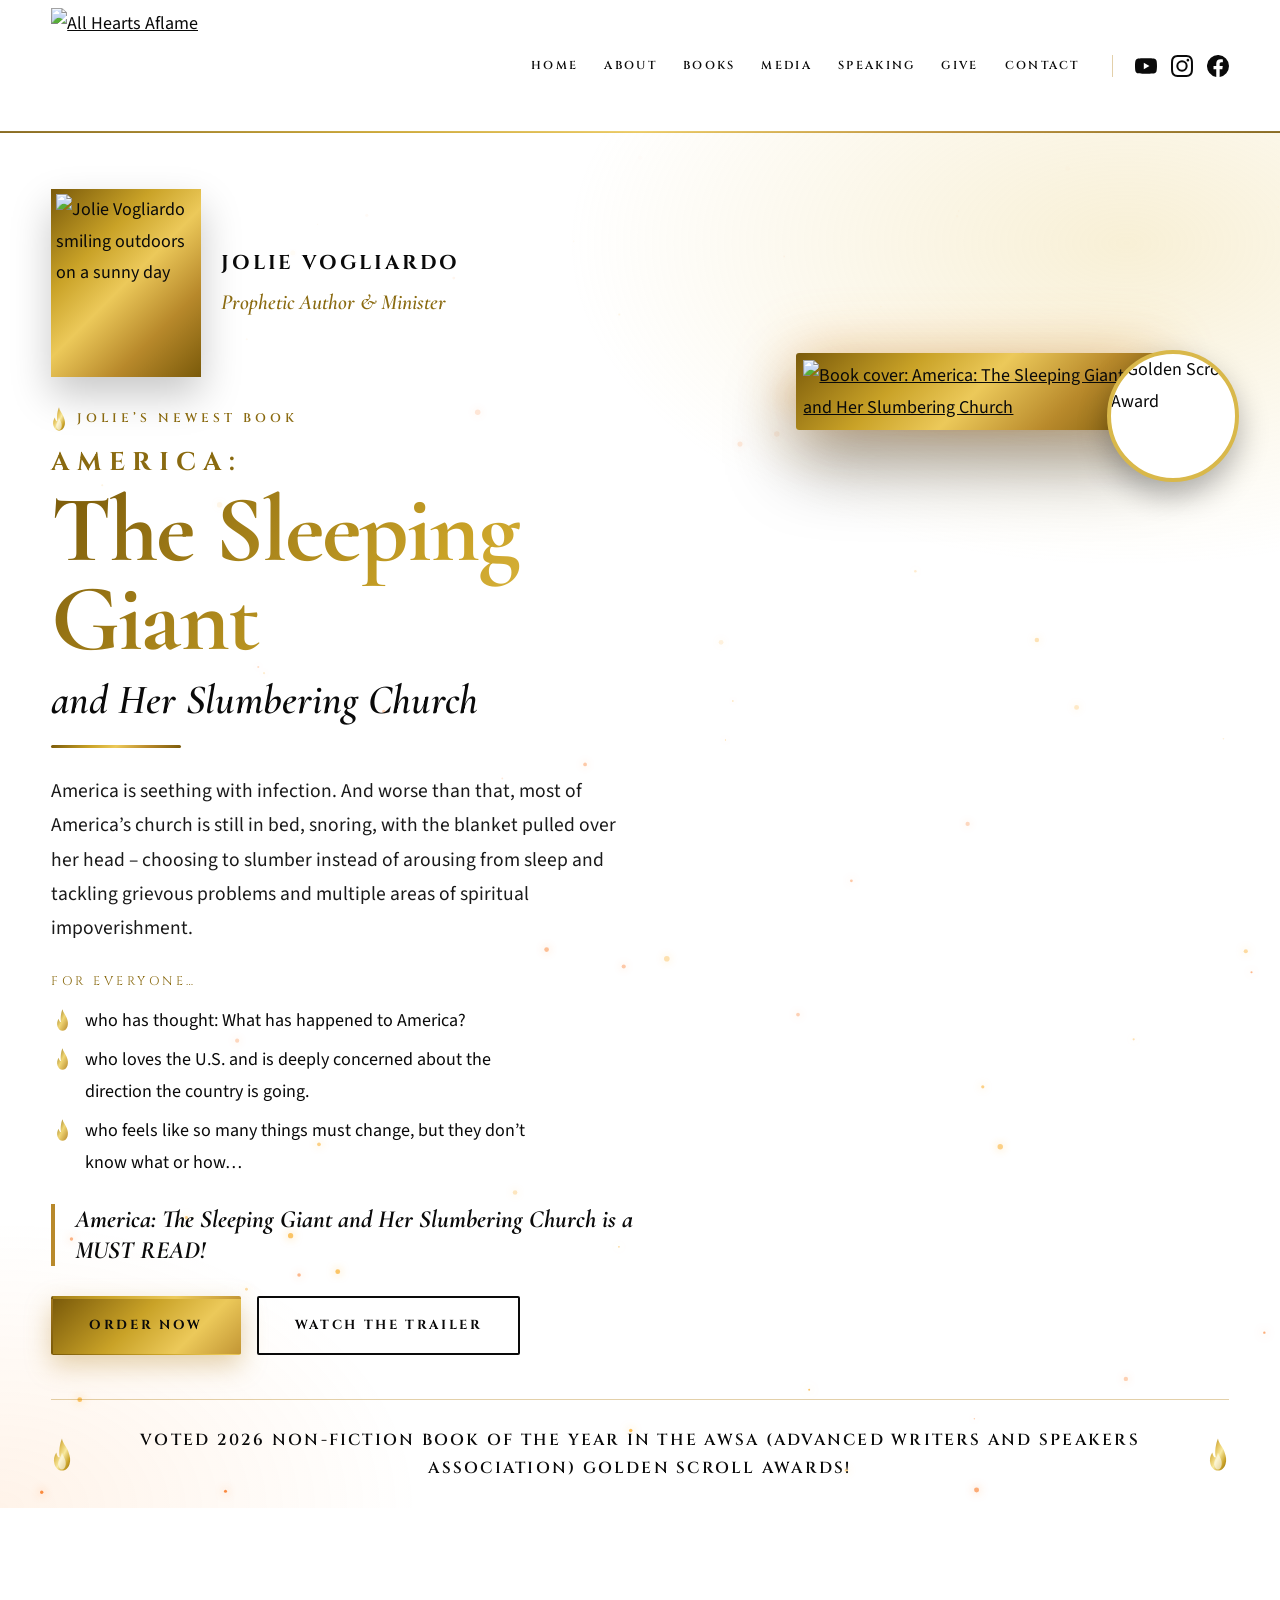
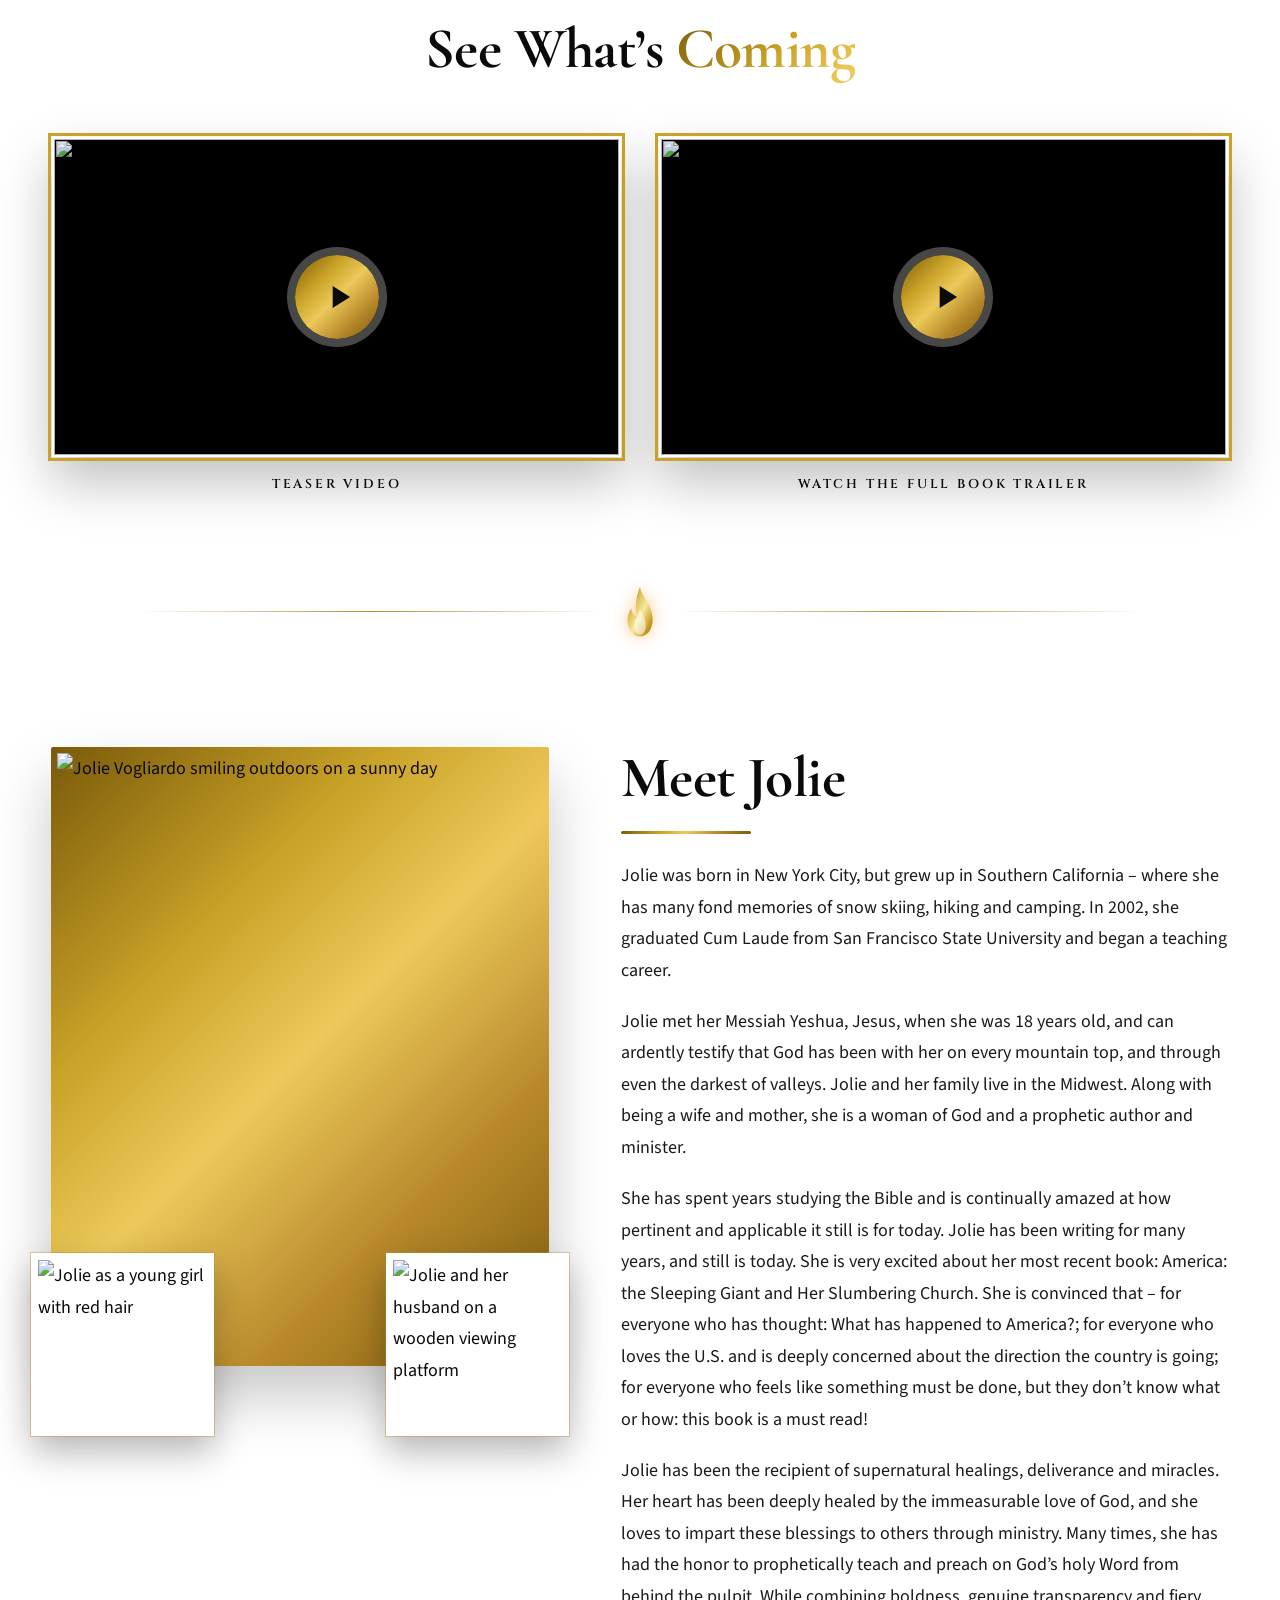
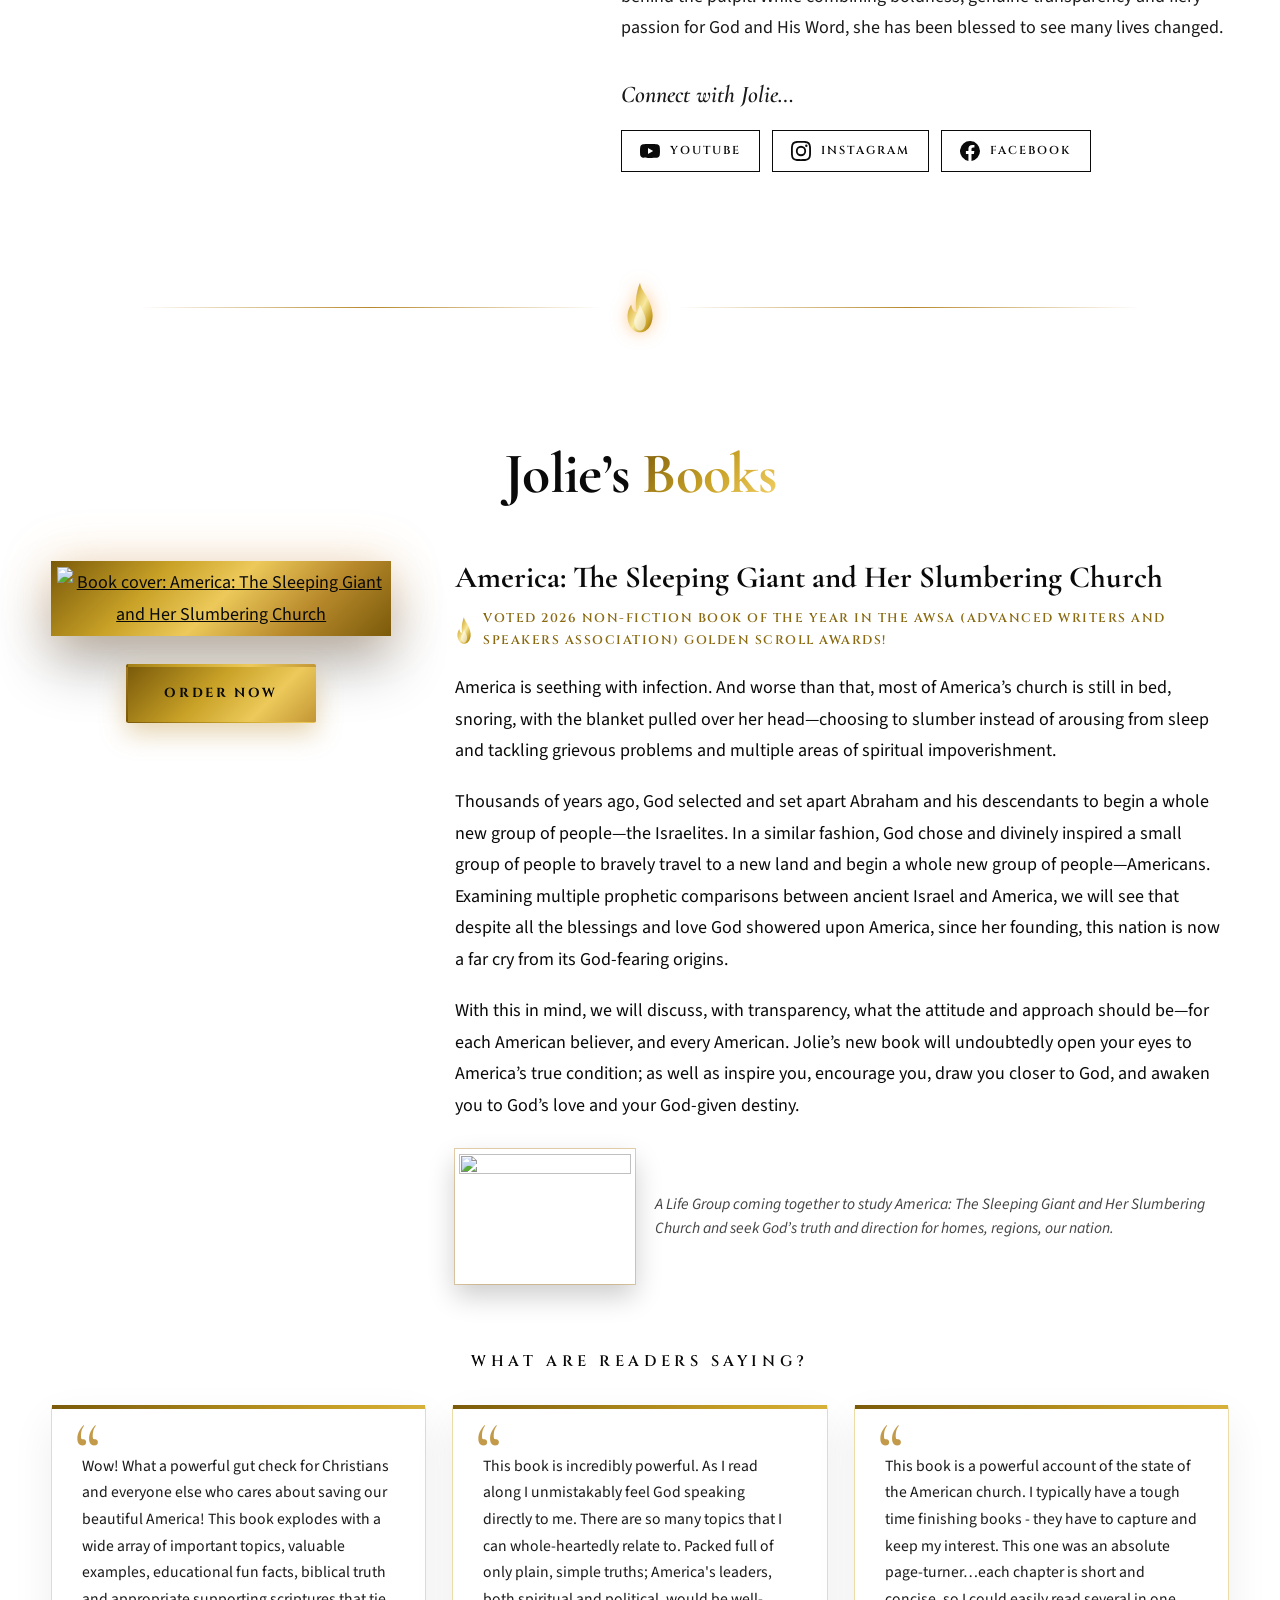
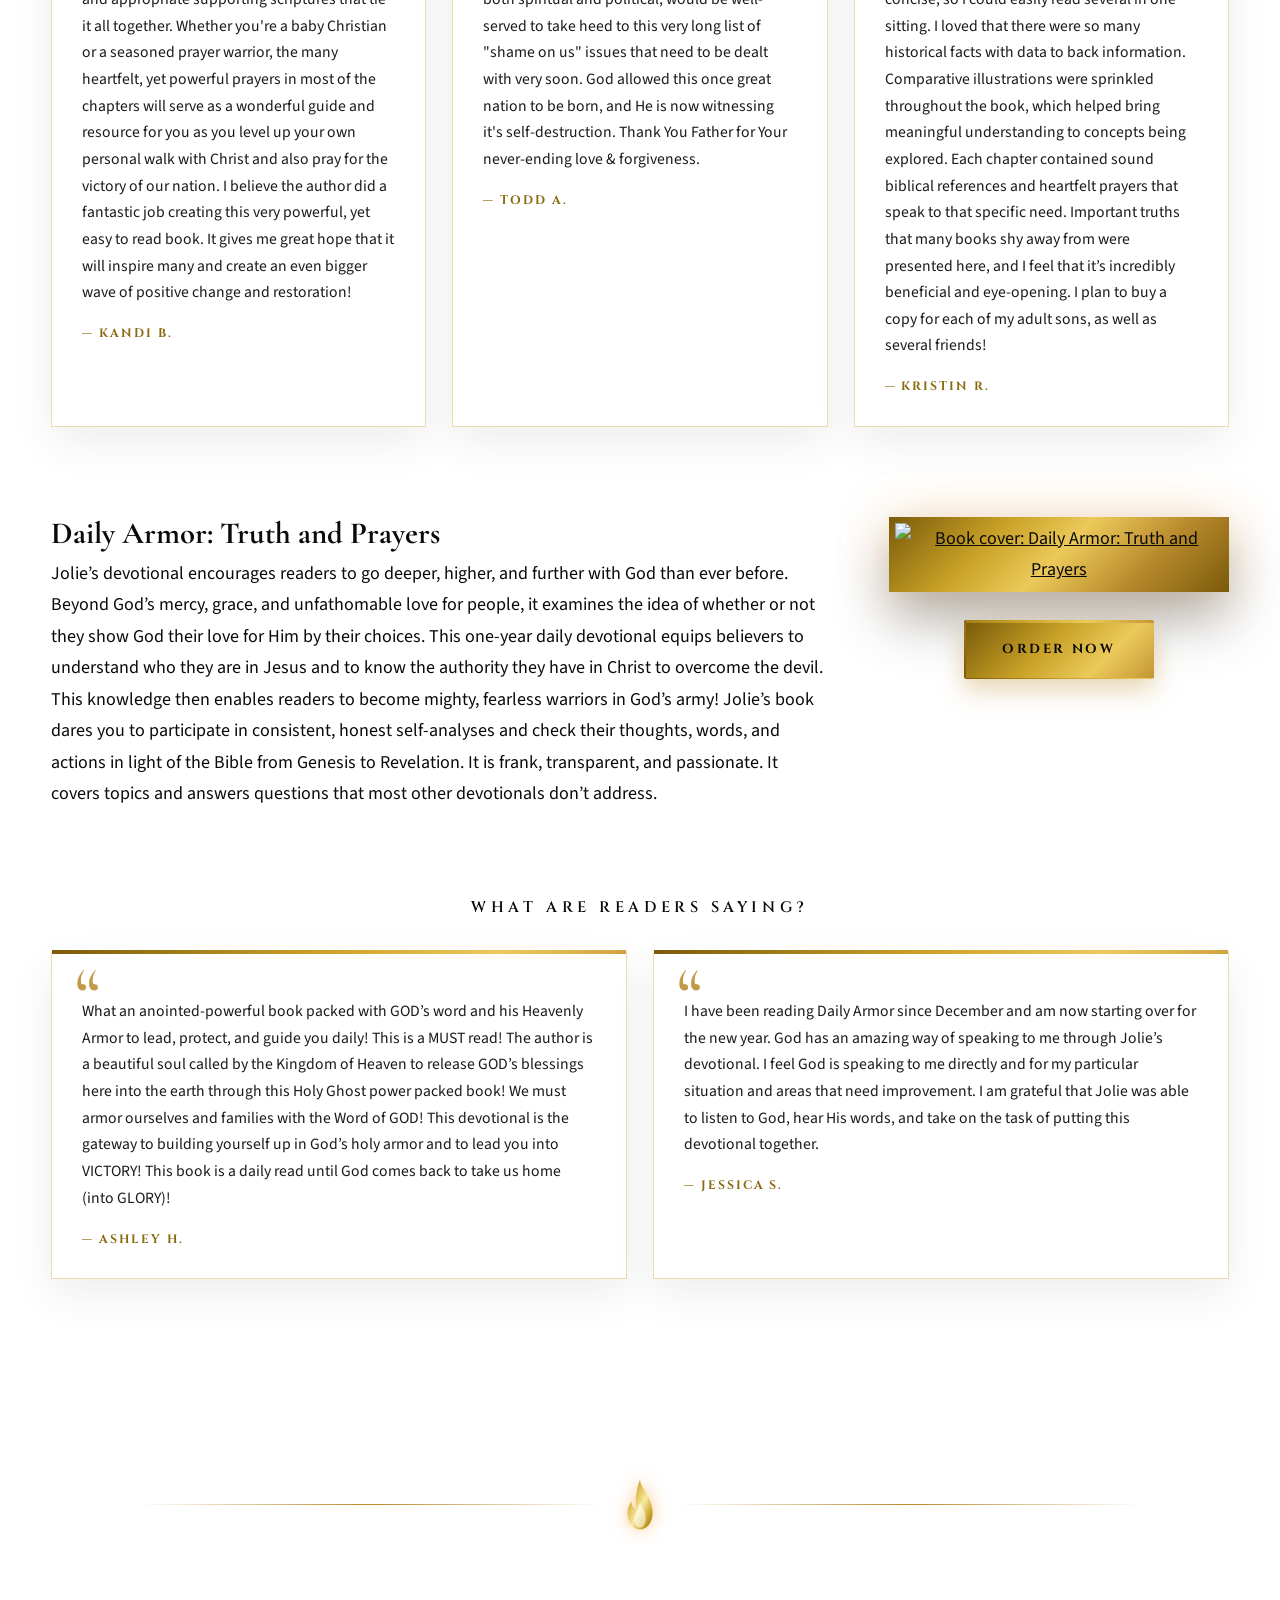
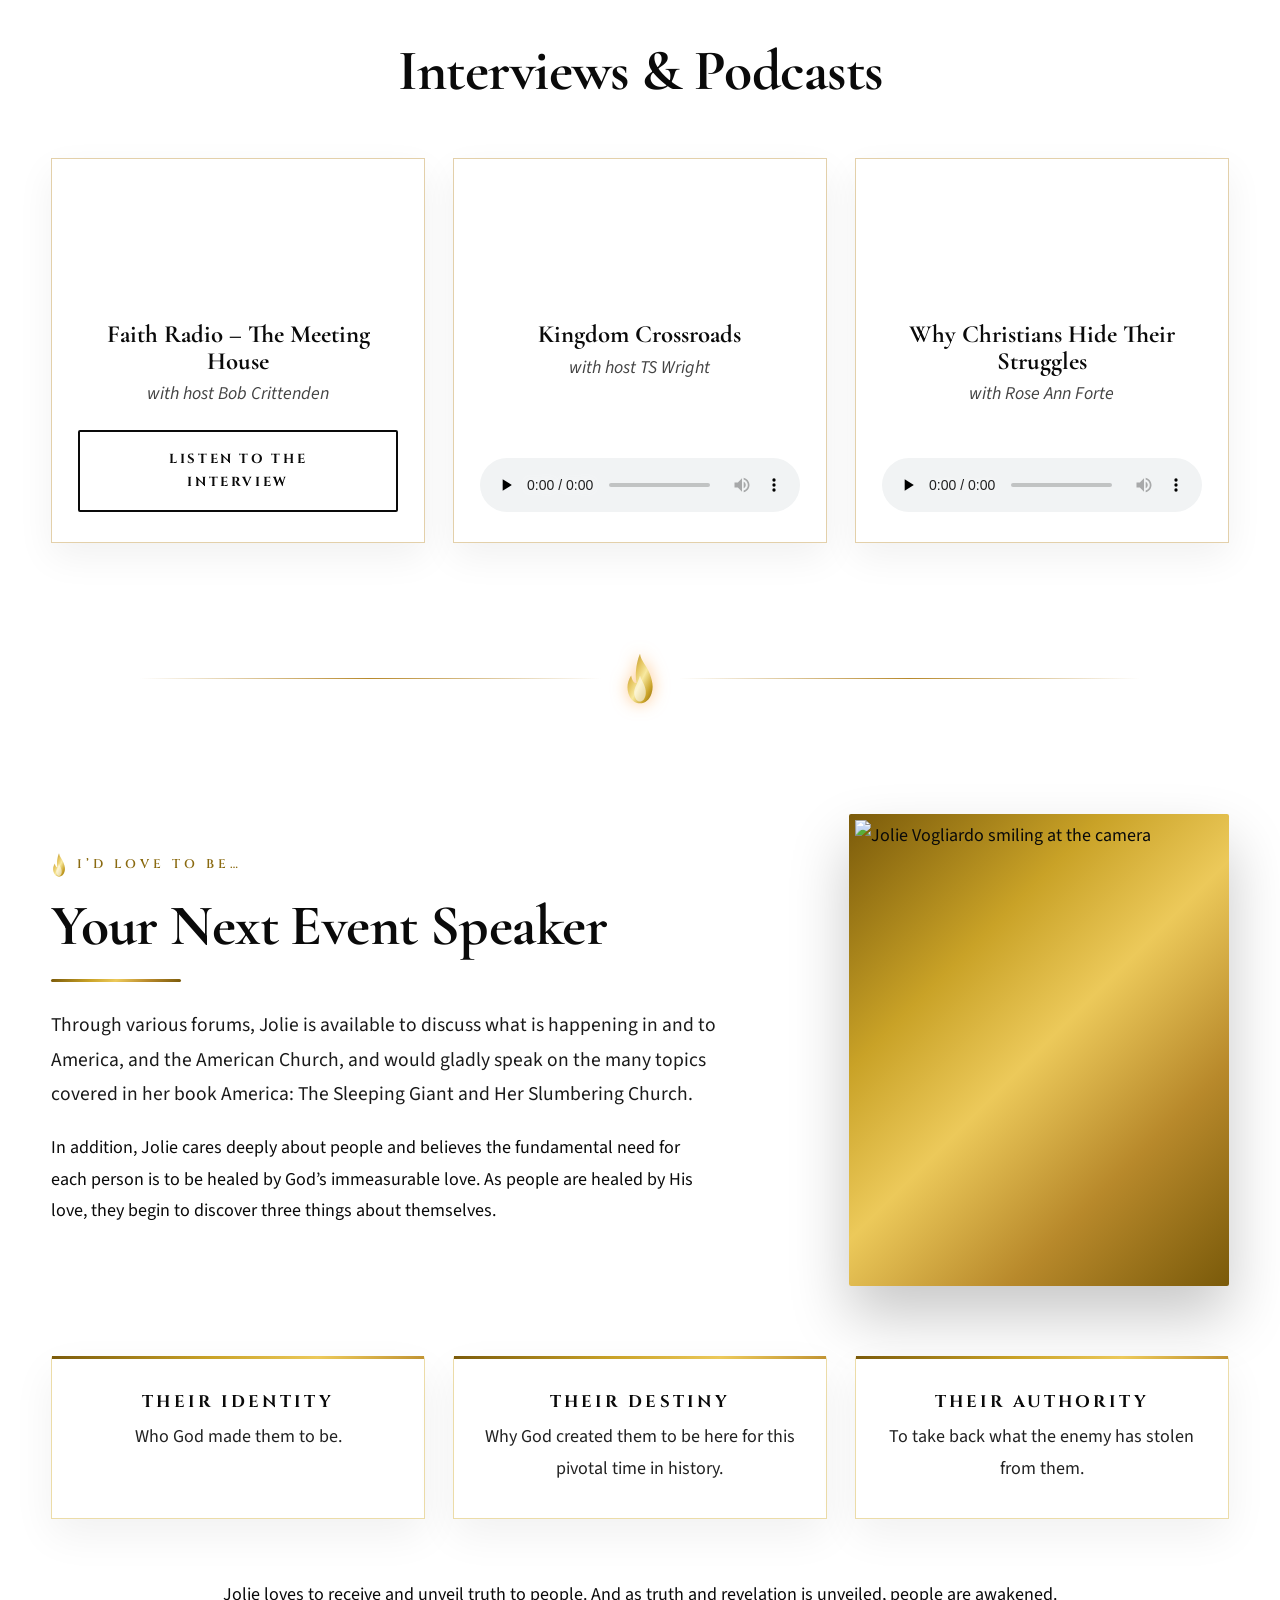
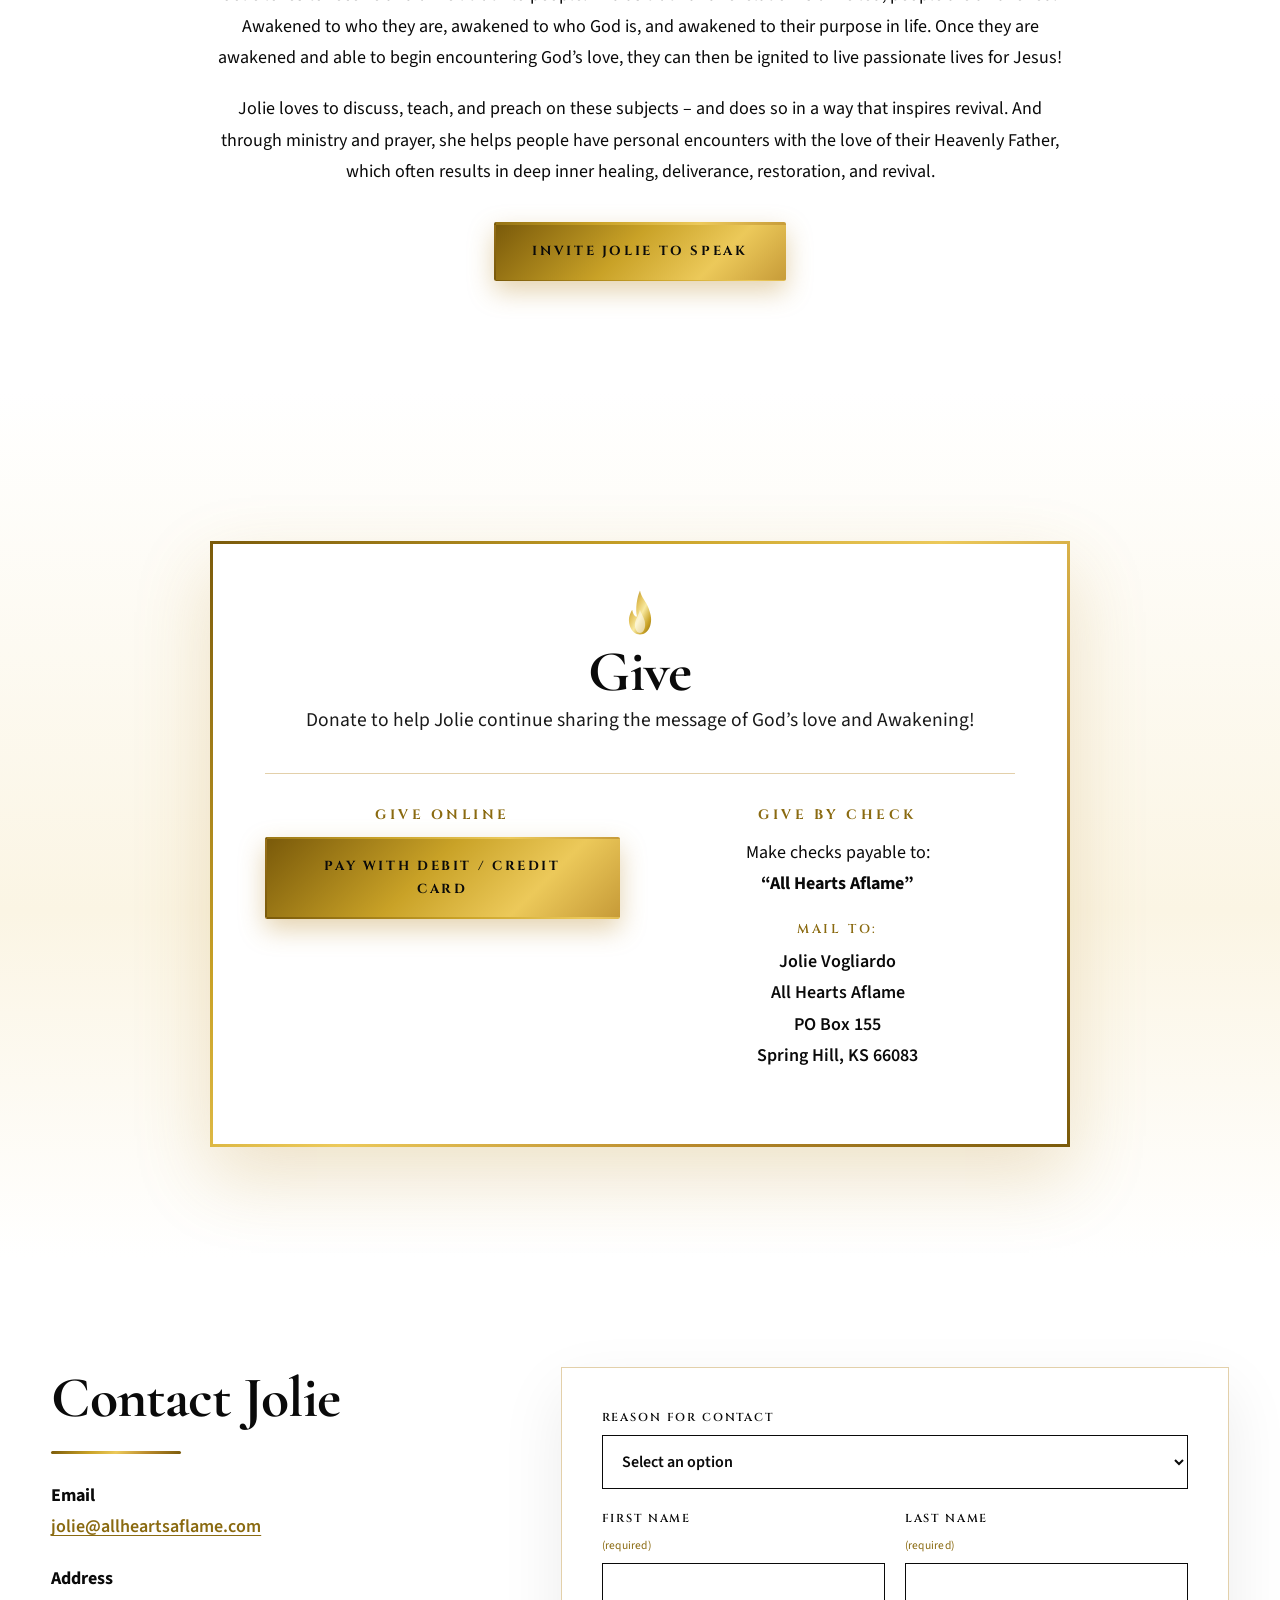
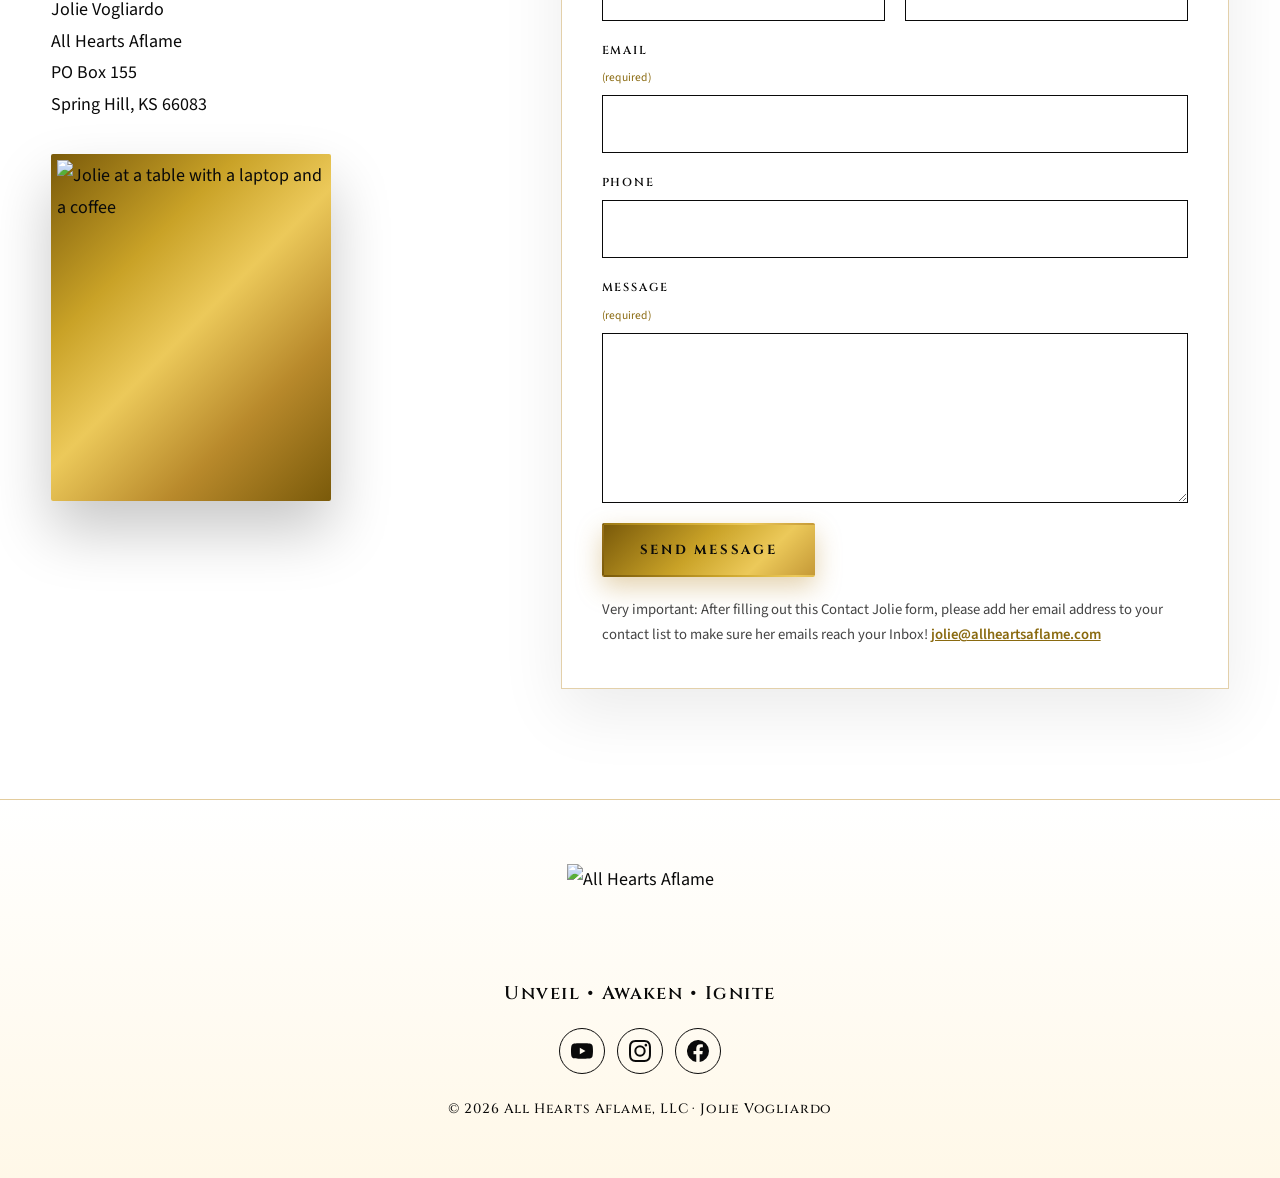
==== all-hearts-aflame/index.html @ f527cb68 "All Hearts Aflame: apply Jolie's page notes Headshot moved to the top of the page, book shown straig" ====
<!DOCTYPE html>
<html lang="en">
<head>
<meta charset="UTF-8">
<meta name="viewport" content="width=device-width, initial-scale=1.0">
<title>Jolie Vogliardo | All Hearts Aflame</title>
<meta name="description" content="Jolie Vogliardo is a prophetic author, speaker and minister. Her newest book, America: The Sleeping Giant and Her Slumbering Church, was voted 2026 Non-Fiction Book of the Year in the AWSA Golden Scroll Awards.">
<meta property="og:title" content="Jolie Vogliardo | All Hearts Aflame">
<meta property="og:description" content="Jolie Vogliardo is a prophetic author, speaker and minister. Her newest book, America: The Sleeping Giant and Her Slumbering Church, was voted 2026 Non-Fiction Book of the Year in the AWSA Golden Scroll Awards.">
<meta property="og:image" content="https://images.squarespace-cdn.com/content/v1/6976cff384f6c30da4666ccb/c1f15c78-2fc3-4db7-98a7-13fb94ef478a/America+Book.+Front+Cover.+snipped.png"><link rel="preconnect" href="https://fonts.googleapis.com">
<link rel="preconnect" href="https://fonts.gstatic.com" crossorigin>
<link href="https://fonts.googleapis.com/css2?family=Cinzel:wght@500;600;700&family=Cormorant+Garamond:ital,wght@0,500;0,600;0,700;1,500;1,600&family=Source+Sans+3:wght@400;500;600&display=swap" rel="stylesheet">
<link rel="stylesheet" href="style.css">
<noscript><style>.reveal{opacity:1!important;transform:none!important}</style></noscript>
</head>
<body>

<svg class="sprite" width="0" height="0" aria-hidden="true" focusable="false">
  <defs>
    <linearGradient id="fire-outer" x1="0" y1="1" x2="0" y2="0">
      <stop offset="0" stop-color="#d93a0b"/>
      <stop offset="0.45" stop-color="#ff7a1a"/>
      <stop offset="0.8" stop-color="#ffb52e"/>
      <stop offset="1" stop-color="#ffe08a"/>
    </linearGradient>
    <linearGradient id="fire-inner" x1="0" y1="1" x2="0" y2="0">
      <stop offset="0" stop-color="#ffb52e"/>
      <stop offset="0.6" stop-color="#ffe27a"/>
      <stop offset="1" stop-color="#fff7d6"/>
    </linearGradient>
    <linearGradient id="gold-fill" x1="0" y1="0" x2="1" y2="1">
      <stop offset="0" stop-color="#8a6a10"/>
      <stop offset="0.35" stop-color="#e3c25a"/>
      <stop offset="0.55" stop-color="#f8e9a0"/>
      <stop offset="0.8" stop-color="#c9a227"/>
      <stop offset="1" stop-color="#8a6a10"/>
    </linearGradient>
    <symbol id="flame" viewBox="0 0 100 150">
      <path d="M50 2 C53 24 71 38 79 62 C87 84 90 100 84 119 C78 138 65 148 50 148 C35 148 22 138 16 119 C10 100 14 82 24 66 C28 86 36 90 40 88 C34 64 40 24 50 2 Z" fill="url(#fire-outer)"/>
      <path d="M50 66 C56 86 69 97 67 120 C65 136 58 143 50 143 C42 143 35 136 33 120 C31 103 42 94 50 66 Z" fill="url(#fire-inner)"/>
    </symbol>
    <symbol id="flame-gold" viewBox="0 0 100 150">
      <path d="M50 2 C53 24 71 38 79 62 C87 84 90 100 84 119 C78 138 65 148 50 148 C35 148 22 138 16 119 C10 100 14 82 24 66 C28 86 36 90 40 88 C34 64 40 24 50 2 Z" fill="url(#gold-fill)"/>
      <path d="M50 66 C56 86 69 97 67 120 C65 136 58 143 50 143 C42 143 35 136 33 120 C31 103 42 94 50 66 Z" fill="#fff" opacity="0.55"/>
    </symbol>
    <symbol id="i-youtube" viewBox="0 0 24 24"><path fill="currentColor" d="M23.5 6.2a3 3 0 0 0-2.1-2.1C19.5 3.6 12 3.6 12 3.6s-7.5 0-9.4.5A3 3 0 0 0 .5 6.2C0 8.1 0 12 0 12s0 3.9.5 5.8a3 3 0 0 0 2.1 2.1c1.9.5 9.4.5 9.4.5s7.5 0 9.4-.5a3 3 0 0 0 2.1-2.1c.5-1.9.5-5.8.5-5.8s0-3.9-.5-5.8zM9.6 15.6V8.4l6.2 3.6-6.2 3.6z"/></symbol>
    <symbol id="i-instagram" viewBox="0 0 24 24"><path fill="currentColor" d="M12 2.2c3.2 0 3.6 0 4.8.1 3.3.1 4.8 1.7 4.9 4.9.1 1.3.1 1.6.1 4.8s0 3.6-.1 4.8c-.1 3.2-1.7 4.8-4.9 4.9-1.3.1-1.6.1-4.8.1s-3.6 0-4.8-.1c-3.3-.1-4.8-1.7-4.9-4.9C2.2 15.6 2.2 15.2 2.2 12s0-3.6.1-4.8C2.4 3.9 4 2.4 7.2 2.3 8.4 2.2 8.8 2.2 12 2.2zM12 0C8.7 0 8.3 0 7.1.1 2.7.3.3 2.7.1 7.1 0 8.3 0 8.7 0 12s0 3.7.1 4.9c.2 4.4 2.6 6.8 7 7C8.3 24 8.7 24 12 24s3.7 0 4.9-.1c4.4-.2 6.8-2.6 7-7 .1-1.2.1-1.6.1-4.9s0-3.7-.1-4.9c-.2-4.4-2.6-6.8-7-7C15.7 0 15.3 0 12 0zm0 5.8a6.2 6.2 0 1 0 0 12.4 6.2 6.2 0 0 0 0-12.4zM12 16a4 4 0 1 1 0-8 4 4 0 0 1 0 8zm6.4-11.8a1.4 1.4 0 1 0 0 2.9 1.4 1.4 0 0 0 0-2.9z"/></symbol>
    <symbol id="i-facebook" viewBox="0 0 24 24"><path fill="currentColor" d="M24 12a12 12 0 1 0-13.9 11.9v-8.4H7.1V12h3V9.4c0-3 1.8-4.7 4.5-4.7 1.3 0 2.7.2 2.7.2v3h-1.5c-1.5 0-2 .9-2 1.9V12h3.4l-.5 3.5h-2.9v8.4A12 12 0 0 0 24 12z"/></symbol>
  </defs>
</svg>

<a class="skip" href="#top">Skip to content</a>

<header class="site-header" id="header">
  <div class="container nav-row">
    <a class="brand" href="#top" aria-label="All Hearts Aflame home">
<img src="https://images.squarespace-cdn.com/content/v1/6976cff384f6c30da4666ccb/5c2d68b4-0024-439f-af9b-7f9a02d591a2/Logo_New_pass6.png" alt="All Hearts Aflame">    </a>
    <button class="nav-toggle" id="navToggle" aria-label="Menu" aria-expanded="false"><span></span><span></span><span></span></button>
    <nav class="nav" id="nav">
      <a href="#top">Home</a>
      <a href="#about">About</a>
      <a href="#books">Books</a>
      <a href="#media">Media</a>
      <a href="#speaking">Speaking</a>
      <a href="#give">Give</a>
      <a href="#contact">Contact</a>
      <span class="nav-social">
        <a href="https://www.youtube.com/@JolieVogliardo" target="_blank" rel="noopener" aria-label="Youtube"><svg><use href="#i-youtube"/></svg></a>
        <a href="https://www.instagram.com/jolie.vogliardo/" target="_blank" rel="noopener" aria-label="Instagram"><svg><use href="#i-instagram"/></svg></a>
        <a href="https://www.facebook.com/jolie.vogliardo.94" target="_blank" rel="noopener" aria-label="Facebook"><svg><use href="#i-facebook"/></svg></a>
      </span>
    </nav>
  </div>
</header>

<main id="top">

<section class="hero">
  <canvas id="embers" aria-hidden="true"></canvas>
  <div class="container hero-grid">
    <div class="hero-copy reveal">
      <a class="author-lockup" href="#about" aria-label="Meet Jolie Vogliardo">
        <img src="https://images.squarespace-cdn.com/content/v1/6976cff384f6c30da4666ccb/259835a2-92a4-4db2-bad1-d3ad8c93a1ee/headshot2.3.9.26.JPG.PNG" alt="Jolie Vogliardo smiling outdoors on a sunny day">
        <span class="author-name"><strong>Jolie Vogliardo</strong><em>Prophetic Author &amp; Minister</em></span>
      </a>
      <p class="eyebrow"><svg class="eb-flame"><use href="#flame-gold"/></svg>Jolie’s Newest Book</p>
      <h1>
        <span class="h1-lead">America:</span>
        <span class="h1-main gold-text">The Sleeping Giant</span>
        <span class="h1-tail">and Her Slumbering Church</span>
      </h1>
      <div class="gold-rule"></div>
<p class="lead">America is seething with infection. And worse than that, most of America’s church is still in bed, snoring, with the blanket pulled over her head – choosing to slumber instead of arousing from sleep and tackling grievous problems and multiple areas of spiritual impoverishment.</p>      <p class="for-label">For everyone&hellip;</p>
      <ul class="for-list">
<li>who has thought: What has happened to America?</li><li>who loves the U.S. and is deeply concerned about the direction the country is going.</li><li>who feels like so many things must change, but they don’t know what or how…</li>      </ul>
      <p class="must-read">America: The Sleeping Giant and Her Slumbering Church is a MUST READ!</p>
      <div class="cta-row">
        <a class="btn btn-gold" href="https://www.amazon.com/America-Sleeping-Slumbering-Biblical-Assessment/dp/B0GQKFYW7N/ref=tmm_pap_swatch_0?_encoding=UTF8&amp;dib_tag=se" target="_blank" rel="noopener">Order Now</a>
        <a class="btn btn-ghost" href="#trailer">Watch the Trailer</a>
      </div>
    </div>
    <div class="hero-art reveal">
      <div class="halo"></div>
      <a class="book-frame" href="https://www.amazon.com/America-Sleeping-Slumbering-Biblical-Assessment/dp/B0GQKFYW7N/ref=tmm_pap_swatch_0?_encoding=UTF8&amp;dib_tag=se" target="_blank" rel="noopener">
        <img src="https://images.squarespace-cdn.com/content/v1/6976cff384f6c30da4666ccb/c1f15c78-2fc3-4db7-98a7-13fb94ef478a/America+Book.+Front+Cover.+snipped.png" alt="Book cover: America: The Sleeping Giant and Her Slumbering Church">
      </a>
      <div class="award">
        <img src="https://images.squarespace-cdn.com/content/v1/6976cff384f6c30da4666ccb/39fef3b8-1730-4568-bd43-4bc9b7196d12/Golden+Scroll+Award.+Website%2C+PR%2C+etc..jpeg" alt="Golden Scroll Award">
      </div>
    </div>
  </div>
  <div class="container award-banner reveal">
    <svg class="eb-flame"><use href="#flame-gold"/></svg>
    <p>Voted 2026 Non-Fiction Book of the Year in the AWSA (Advanced Writers and Speakers Association) Golden Scroll Awards!</p>
    <svg class="eb-flame"><use href="#flame-gold"/></svg>
  </div>
</section>

<section class="section trailer" id="trailer">
  <div class="container">
    <div class="section-head reveal">
      <h2>See What&rsquo;s <span class="gold-text">Coming</span></h2>
    </div>
    <div class="video-grid">
      <figure class="video reveal">
        <div class="yt" data-id="Xnvj-pvm7Nc" role="button" tabindex="0" aria-label="Play: Teaser Video">
          <img src="https://i.ytimg.com/vi/Xnvj-pvm7Nc/hqdefault.jpg" alt="" loading="lazy">
          <span class="play"><svg viewBox="0 0 24 24"><path fill="currentColor" d="M8 5v14l11-7z"/></svg></span>
        </div>
        <figcaption>Teaser Video</figcaption>
      </figure>
      <figure class="video reveal">
        <div class="yt" data-id="I2jgcrAf50o" role="button" tabindex="0" aria-label="Play: Watch the Full Book Trailer">
          <img src="https://i.ytimg.com/vi/I2jgcrAf50o/hqdefault.jpg" alt="" loading="lazy">
          <span class="play"><svg viewBox="0 0 24 24"><path fill="currentColor" d="M8 5v14l11-7z"/></svg></span>
        </div>
        <figcaption>Watch the Full Book Trailer</figcaption>
      </figure>
    </div>
  </div>
</section>

<div class="divider"><span></span><svg><use href="#flame-gold"/></svg><span></span></div>
<section class="section about" id="about">
  <div class="container about-grid">
    <div class="about-photos reveal">
      <div class="arch">
        <img src="https://images.squarespace-cdn.com/content/v1/6976cff384f6c30da4666ccb/259835a2-92a4-4db2-bad1-d3ad8c93a1ee/headshot2.3.9.26.JPG.PNG" alt="Jolie Vogliardo smiling outdoors on a sunny day">
      </div>
      <div class="polaroids">
<img src="https://images.squarespace-cdn.com/content/v1/6976cff384f6c30da4666ccb/36dca765-0e67-4f5a-9a6d-12e3c87d1bb7/Jolie+on+bike+for+website.PNG" alt="Jolie as a young girl with red hair" loading="lazy"><img src="https://images.squarespace-cdn.com/content/v1/6976cff384f6c30da4666ccb/7f28ba61-99d2-4076-b65a-819b6511ab2f/Yellowstone+pic+for+website.1.JPG.PNG" alt="Jolie and her husband on a wooden viewing platform" loading="lazy">      </div>
    </div>
    <div class="about-copy reveal">
      <h2>Meet Jolie</h2>
      <div class="gold-rule"></div>
<p>Jolie was born in New York City, but grew up in Southern California – where she has many fond memories of snow skiing, hiking and camping. In 2002, she graduated Cum Laude from San Francisco State University and began a teaching career.</p><p>Jolie met her Messiah Yeshua, Jesus, when she was 18 years old, and can ardently testify that God has been with her on every mountain top, and through even the darkest of valleys. Jolie and her family live in the Midwest. Along with being a wife and mother, she is a woman of God and a prophetic author and minister.</p><p>She has spent years studying the Bible and is continually amazed at how pertinent and applicable it still is for today. Jolie has been writing for many years, and still is today. She is very excited about her most recent book: America: the Sleeping Giant and Her Slumbering Church. She is convinced that – for everyone who has thought: What has happened to America?; for everyone who loves the U.S. and is deeply concerned about the direction the country is going; for everyone who feels like something must be done, but they don’t know what or how: this book is a must read!</p><p>Jolie has been the recipient of supernatural healings, deliverance and miracles. Her heart has been deeply healed by the immeasurable love of God, and she loves to impart these blessings to others through ministry. Many times, she has had the honor to prophetically teach and preach on God’s holy Word from behind the pulpit. While combining boldness, genuine transparency and fiery passion for God and His Word, she has been blessed to see many lives changed.</p>      <p class="connect">Connect with Jolie…</p>
      <div class="social-row">
        <a class="social" href="https://www.youtube.com/@JolieVogliardo" target="_blank" rel="noopener" aria-label="Youtube"><svg><use href="#i-youtube"/></svg><span>Youtube</span></a>
        <a class="social" href="https://www.instagram.com/jolie.vogliardo/" target="_blank" rel="noopener" aria-label="Instagram"><svg><use href="#i-instagram"/></svg><span>Instagram</span></a>
        <a class="social" href="https://www.facebook.com/jolie.vogliardo.94" target="_blank" rel="noopener" aria-label="Facebook"><svg><use href="#i-facebook"/></svg><span>Facebook</span></a>
      </div>
    </div>
  </div>
</section>

<div class="divider"><span></span><svg><use href="#flame-gold"/></svg><span></span></div>
<section class="section books" id="books">
  <div class="container">
    <div class="section-head reveal">
      <h2>Jolie&rsquo;s <span class="gold-text">Books</span></h2>
    </div>
    <article class="book reveal ">
      <div class="book-cover">
        <a href="https://www.amazon.com/America-Sleeping-Slumbering-Biblical-Assessment/dp/B0GQKFYW7N/ref=sr_1_1?dib_tag=se&amp;keywords=jolie+vogliardo" target="_blank" rel="noopener"><img src="https://images.squarespace-cdn.com/content/v1/6976cff384f6c30da4666ccb/c1f15c78-2fc3-4db7-98a7-13fb94ef478a/America+Book.+Front+Cover.+snipped.png" alt="Book cover: America: The Sleeping Giant and Her Slumbering Church" loading="lazy"></a>
        <a class="btn btn-gold" href="https://www.amazon.com/America-Sleeping-Slumbering-Biblical-Assessment/dp/B0GQKFYW7N/ref=sr_1_1?dib_tag=se&amp;keywords=jolie+vogliardo" target="_blank" rel="noopener">Order Now</a>
      </div>
      <div class="book-copy">
        <h3>America: The Sleeping Giant and Her Slumbering Church</h3>
<p class="book-award"><svg><use href="#flame-gold"/></svg>Voted 2026 Non-Fiction Book of the Year in the AWSA (Advanced Writers and Speakers Association) Golden Scroll Awards!</p><p>America is seething with infection. And worse than that, most of America’s church is still in bed, snoring, with the blanket pulled over her head—choosing to slumber instead of arousing from sleep and tackling grievous problems and multiple areas of spiritual impoverishment.</p><p>Thousands of years ago, God selected and set apart Abraham and his descendants to begin a whole new group of people—the Israelites. In a similar fashion, God chose and divinely inspired a small group of people to bravely travel to a new land and begin a whole new group of people—Americans. Examining multiple prophetic comparisons between ancient Israel and America, we will see that despite all the blessings and love God showered upon America, since her founding, this nation is now a far cry from its God-fearing origins.</p><p>With this in mind, we will discuss, with transparency, what the attitude and approach should be—for each American believer, and every American. Jolie’s new book will undoubtedly open your eyes to America’s true condition; as well as inspire you, encourage you, draw you closer to God, and awaken you to God’s love and your God-given destiny.</p>        <figure class="extra">
          <img src="https://images.squarespace-cdn.com/content/v1/6976cff384f6c30da4666ccb/374371a8-75aa-481b-afd0-acf124e59794/LifeGroup+Photo.JPG" alt="" loading="lazy">
          <figcaption>A Life Group coming together to study America: The Sleeping Giant and Her Slumbering Church and seek God’s truth and direction for homes, regions, our nation.</figcaption>
        </figure>
      </div>
    </article>
    <div class="reviews reveal">
      <h4>What Are Readers Saying?</h4>
      <div class="review-grid">
        <blockquote class="review">
          <span class="qmark">&ldquo;</span>
          <p>Wow! What a powerful gut check for Christians and everyone else who cares about saving our beautiful America! This book explodes with a wide array of important topics, valuable examples, educational fun facts, biblical truth and appropriate supporting scriptures that tie it all together. Whether you&#39;re a baby Christian or a seasoned prayer warrior, the many heartfelt, yet powerful prayers in most of the chapters will serve as a wonderful guide and resource for you as you level up your own personal walk with Christ and also pray for the victory of our nation. I believe the author did a fantastic job creating this very powerful, yet easy to read book. It gives me great hope that it will inspire many and create an even bigger wave of positive change and restoration!</p>
          <footer>&mdash; Kandi B.</footer>
        </blockquote>
        <blockquote class="review">
          <span class="qmark">&ldquo;</span>
          <p>This book is incredibly powerful. As I read along I unmistakably feel God speaking directly to me. There are so many topics that I can whole-heartedly relate to. Packed full of only plain, simple truths; America&#39;s leaders, both spiritual and political, would be well-served to take heed to this very long list of &#34;shame on us&#34; issues that need to be dealt with very soon. God allowed this once great nation to be born, and He is now witnessing it&#39;s self-destruction. Thank You Father for Your never-ending love &amp; forgiveness.</p>
          <footer>&mdash; Todd A.</footer>
        </blockquote>
        <blockquote class="review">
          <span class="qmark">&ldquo;</span>
          <p>This book is a powerful account of the state of the American church. I typically have a tough time finishing books - they have to capture and keep my interest. This one was an absolute page-turner…each chapter is short and concise, so I could easily read several in one sitting. I loved that there were so many historical facts with data to back information. Comparative illustrations were sprinkled throughout the book, which helped bring meaningful understanding to concepts being explored. Each chapter contained sound biblical references and heartfelt prayers that speak to that specific need. Important truths that many books shy away from were presented here, and I feel that it’s incredibly beneficial and eye-opening. I plan to buy a copy for each of my adult sons, as well as several friends!</p>
          <footer>&mdash; Kristin R.</footer>
        </blockquote>
      </div>
    </div>
    <article class="book reveal flip">
      <div class="book-cover">
        <a href="https://www.amazon.com/Daily-Armor-Devotional-Scriptures-Spirit-Led/dp/B0C1JJV8YD/ref=tmm_pap_swatch_0?_encoding=UTF8&amp;dib_tag=se" target="_blank" rel="noopener"><img src="https://images.squarespace-cdn.com/content/v1/6976cff384f6c30da4666ccb/aa8fb549-c22f-4e68-a4de-6afe21a85f78/175F0085-446D-4006-813E-38ACF8819FB7.JPG" alt="Book cover: Daily Armor: Truth and Prayers" loading="lazy"></a>
        <a class="btn btn-gold" href="https://www.amazon.com/Daily-Armor-Devotional-Scriptures-Spirit-Led/dp/B0C1JJV8YD/ref=tmm_pap_swatch_0?_encoding=UTF8&amp;dib_tag=se" target="_blank" rel="noopener">Order Now</a>
      </div>
      <div class="book-copy">
        <h3>Daily Armor: Truth and Prayers</h3>
<p>Jolie’s devotional encourages readers to go deeper, higher, and further with God than ever before. Beyond God’s mercy, grace, and unfathomable love for people, it examines the idea of whether or not they show God their love for Him by their choices. This one-year daily devotional equips believers to understand who they are in Jesus and to know the authority they have in Christ to overcome the devil. This knowledge then enables readers to become mighty, fearless warriors in God’s army! Jolie’s book dares you to participate in consistent, honest self-analyses and check their thoughts, words, and actions in light of the Bible from Genesis to Revelation. It is frank, transparent, and passionate. It covers topics and answers questions that most other devotionals don’t address.</p>      </div>
    </article>
    <div class="reviews reveal">
      <h4>What Are Readers Saying?</h4>
      <div class="review-grid">
        <blockquote class="review">
          <span class="qmark">&ldquo;</span>
          <p>What an anointed-powerful book packed with GOD’s word and his Heavenly Armor to lead, protect, and guide you daily! This is a MUST read! The author is a beautiful soul called by the Kingdom of Heaven to release GOD’s blessings here into the earth through this Holy Ghost power packed book! We must armor ourselves and families with the Word of GOD! This devotional is the gateway to building yourself up in God’s holy armor and to lead you into VICTORY! This book is a daily read until God comes back to take us home (into GLORY)!</p>
          <footer>&mdash; Ashley H.</footer>
        </blockquote>
        <blockquote class="review">
          <span class="qmark">&ldquo;</span>
          <p>I have been reading Daily Armor since December and am now starting over for the new year. God has an amazing way of speaking to me through Jolie’s devotional. I feel God is speaking to me directly and for my particular situation and areas that need improvement. I am grateful that Jolie was able to listen to God, hear His words, and take on the task of putting this devotional together.</p>
          <footer>&mdash; Jessica S.</footer>
        </blockquote>
      </div>
    </div>
  </div>
</section>

<div class="divider"><span></span><svg><use href="#flame-gold"/></svg><span></span></div>
<section class="section media" id="media">
  <div class="container">
    <div class="section-head reveal">
      <h2>Interviews &amp; Podcasts</h2>
    </div>
    <div class="media-grid">
      <article class="media-card reveal">
        <div class="media-logo"><img src="https://images.squarespace-cdn.com/content/v1/6976cff384f6c30da4666ccb/a082875c-363c-42c2-85f9-aaf7e6a6bb0f/faith+radio.png" alt="" loading="lazy"></div>
        <h3>Faith Radio – The Meeting House</h3>
        <p class="host">with host Bob Crittenden</p>
        <a class="btn btn-ghost" href="https://subsplash.com/u/faithradio/media/d/rtwtwq8-vogliardo-jolie-america-the-sleeping-giant-and-her-slumbering-church-cpe-summer-2026" target="_blank" rel="noopener">Listen to the interview</a>
      </article>
      <article class="media-card reveal">
        <div class="media-logo"><img src="https://images.squarespace-cdn.com/content/v1/6976cff384f6c30da4666ccb/fc738475-59cc-4787-8296-2aea98456eac/TS+Wright+logo.png" alt="" loading="lazy"></div>
        <h3>Kingdom Crossroads</h3>
        <p class="host">with host TS Wright</p>
        <audio controls preload="none" src="https://www.allheartsaflame.com/s/TS-Wright-Podcast-CPE-2026.mp3"></audio>
      </article>
      <article class="media-card reveal">
        <div class="media-logo"><img src="https://images.squarespace-cdn.com/content/v1/6976cff384f6c30da4666ccb/1dee8ad9-a271-45ee-8f97-0eea2b9996ab/rose+ann+correct+image.png" alt="" loading="lazy"></div>
        <h3>Why Christians Hide Their Struggles</h3>
        <p class="host">with Rose Ann Forte</p>
        <audio controls preload="none" src="https://www.allheartsaflame.com/s/Why_Christians_Hide_Their_Struggles_Is_the_Church_Helping_or_Hurting-sbew.mp3"></audio>
      </article>
    </div>
  </div>
</section>

<div class="divider"><span></span><svg><use href="#flame-gold"/></svg><span></span></div>
<section class="section speaking" id="speaking">
  <div class="container">
    <div class="speak-top">
      <div class="speak-copy reveal">
        <p class="eyebrow"><svg class="eb-flame"><use href="#flame-gold"/></svg>I’d love to be…</p>
        <h2>Your Next Event Speaker</h2>
        <div class="gold-rule"></div>
        <p class="lead">Through various forums, Jolie is available to discuss what is happening in and to America, and the American Church, and would gladly speak on the many topics covered in her book America: The Sleeping Giant and Her Slumbering Church.</p>
        <p>In addition, Jolie cares deeply about people and believes the fundamental need for each person is to be healed by God’s immeasurable love. As people are healed by His love, they begin to discover three things about themselves.</p>
      </div>
      <div class="speak-photo reveal">
        <div class="arch"><img src="https://images.squarespace-cdn.com/content/v1/6976cff384f6c30da4666ccb/826d8ee4-b276-43dc-8183-e16a921ea253/SPEAKING+pic.JPG" alt="Jolie Vogliardo smiling at the camera" loading="lazy"></div>
      </div>
    </div>
    <div class="pillars">
      <div class="pillar reveal">
        <h3>Their Identity</h3>
        <p>Who God made them to be.</p>
      </div>
      <div class="pillar reveal">
        <h3>Their Destiny</h3>
        <p>Why God created them to be here for this pivotal time in history.</p>
      </div>
      <div class="pillar reveal">
        <h3>Their Authority</h3>
        <p>To take back what the enemy has stolen from them.</p>
      </div>
    </div>
    <div class="speak-close reveal">
<p>Jolie loves to receive and unveil truth to people. And as truth and revelation is unveiled, people are awakened. Awakened to who they are, awakened to who God is, and awakened to their purpose in life. Once they are awakened and able to begin encountering God’s love, they can then be ignited to live passionate lives for Jesus!</p><p>Jolie loves to discuss, teach, and preach on these subjects – and does so in a way that inspires revival. And through ministry and prayer, she helps people have personal encounters with the love of their Heavenly Father, which often results in deep inner healing, deliverance, restoration, and revival.</p>      <a class="btn btn-gold" href="#contact">Invite Jolie to Speak</a>
    </div>
  </div>
</section>

<section class="section give" id="give">
  <div class="container">
    <div class="give-box reveal">
      <svg class="give-flame"><use href="#flame-gold"/></svg>
      <h2>Give</h2>
      <p class="lead">Donate to help Jolie continue sharing the message of God’s love and Awakening!</p>
      <div class="give-cols">
        <div>
          <h4>Give online</h4>
          <a class="btn btn-gold" href="https://square.link/u/HBkwZVUe" target="_blank" rel="noopener">Pay with debit / credit card</a>
        </div>
        <div>
          <h4>Give by check</h4>
          <p>Make checks payable to:<br><strong>&ldquo;All Hearts Aflame&rdquo;</strong></p>
          <p class="mail-label">Mail to:</p>
          <p class="mail">Jolie Vogliardo<br>All Hearts Aflame<br>PO Box 155<br>Spring Hill, KS 66083</p>
        </div>
      </div>
    </div>
  </div>
</section>

<section class="section contact" id="contact">
  <div class="container contact-grid">
    <div class="contact-side reveal">
      <h2>Contact Jolie</h2>
      <div class="gold-rule"></div>
      <p><strong>Email</strong><br><a href="mailto:jolie@allheartsaflame.com">jolie@allheartsaflame.com</a></p>
      <p><strong>Address</strong><br>Jolie Vogliardo<br>All Hearts Aflame<br>PO Box 155<br>Spring Hill, KS 66083</p>
<div class="arch small"><img src="https://images.squarespace-cdn.com/content/v1/6976cff384f6c30da4666ccb/74503fba-c645-4386-98f3-6840f43c1284/CONTACT+pic.JPG" alt="Jolie at a table with a laptop and a coffee" loading="lazy"></div>    </div>
    <form class="contact-form reveal" action="mailto:jolie@allheartsaflame.com" method="post" enctype="text/plain">
      <label>Reason for contact
        <select name="Reason" required>
          <option value="" disabled selected>Select an option</option>
<option>Questions</option><option>Comments</option><option>Speaking Engagement</option>        </select>
      </label>
      <div class="two">
        <label>First name <span class="req">(required)</span><input name="First Name" required autocomplete="given-name"></label>
        <label>Last name <span class="req">(required)</span><input name="Last Name" required autocomplete="family-name"></label>
      </div>
      <label>Email <span class="req">(required)</span><input type="email" name="Email" required autocomplete="email"></label>
      <label>Phone<input type="tel" name="Phone" autocomplete="tel"></label>
      <label>Message <span class="req">(required)</span><textarea name="Message" rows="5" required></textarea></label>
      <button class="btn btn-gold" type="submit">Send Message</button>
<p class="note">Very important: After filling out this Contact Jolie form, please add her email address to your contact list to make sure her emails reach your Inbox! <a href="mailto:jolie@allheartsaflame.com">jolie@allheartsaflame.com</a></p>    </form>
  </div>
</section>

</main>

<footer class="site-footer">
  <div class="container foot-row">
<img class="foot-logo" src="https://images.squarespace-cdn.com/content/v1/6976cff384f6c30da4666ccb/5c2d68b4-0024-439f-af9b-7f9a02d591a2/Logo_New_pass6.png" alt="All Hearts Aflame">    <p class="foot-tag">Unveil • Awaken • Ignite</p>
    <div class="social-row center">
      <a class="social round" href="https://www.youtube.com/@JolieVogliardo" target="_blank" rel="noopener" aria-label="Youtube"><svg><use href="#i-youtube"/></svg></a>
      <a class="social round" href="https://www.instagram.com/jolie.vogliardo/" target="_blank" rel="noopener" aria-label="Instagram"><svg><use href="#i-instagram"/></svg></a>
      <a class="social round" href="https://www.facebook.com/jolie.vogliardo.94" target="_blank" rel="noopener" aria-label="Facebook"><svg><use href="#i-facebook"/></svg></a>
    </div>
    <p class="copy">&copy; <span id="year"></span> All Hearts Aflame, LLC &middot; Jolie Vogliardo</p>
  </div>
</footer>

<script>
(function () {
  var doc = document;
  doc.getElementById('year').textContent = new Date().getFullYear();

  // mobile nav
  var toggle = doc.getElementById('navToggle'), nav = doc.getElementById('nav');
  toggle.addEventListener('click', function () {
    var open = nav.classList.toggle('open');
    toggle.setAttribute('aria-expanded', open ? 'true' : 'false');
  });
  nav.addEventListener('click', function (e) { if (e.target.tagName === 'A') { nav.classList.remove('open'); toggle.setAttribute('aria-expanded', 'false'); } });

  // header shadow after scrolling
  var header = doc.getElementById('header');
  function onScroll() { header.classList.toggle('scrolled', window.scrollY > 10); }
  window.addEventListener('scroll', onScroll, { passive: true }); onScroll();

  // reveal on scroll
  var items = doc.querySelectorAll('.reveal');
  if ('IntersectionObserver' in window) {
    var io = new IntersectionObserver(function (entries) {
      entries.forEach(function (en) { if (en.isIntersecting) { en.target.classList.add('in'); io.unobserve(en.target); } });
    }, { threshold: 0.12 });
    items.forEach(function (el) { io.observe(el); });
  } else { items.forEach(function (el) { el.classList.add('in'); }); }

  // YouTube click-to-play (loads the player only when asked)
  doc.querySelectorAll('.yt').forEach(function (box) {
    function play() {
      var f = doc.createElement('iframe');
      f.src = 'https://www.youtube.com/embed/' + box.dataset.id + '?autoplay=1&rel=0';
      f.allow = 'accelerometer; autoplay; clipboard-write; encrypted-media; gyroscope; picture-in-picture';
      f.allowFullscreen = true; f.title = 'Video';
      box.innerHTML = ''; box.appendChild(f); box.classList.add('playing');
    }
    box.addEventListener('click', play);
    box.addEventListener('keydown', function (e) { if (e.key === 'Enter' || e.key === ' ') { e.preventDefault(); play(); } });
  });

  // embers rising through the hero
  var canvas = doc.getElementById('embers');
  var reduce = window.matchMedia && window.matchMedia('(prefers-reduced-motion: reduce)').matches;
  if (canvas && !reduce) {
    var ctx = canvas.getContext('2d'), W = 0, H = 0, parts = [];
    function size() {
      var r = canvas.parentElement.getBoundingClientRect();
      W = canvas.width = r.width; H = canvas.height = r.height;
    }
    function spawn(initial) {
      return { x: Math.random() * W, y: initial ? Math.random() * H : H + 10, r: Math.random() * 2.2 + 0.6,
               vy: Math.random() * 0.7 + 0.25, drift: (Math.random() - 0.5) * 0.4, ph: Math.random() * 6.28,
               hue: Math.random() < 0.5 ? 38 : 24, life: Math.random() * 0.6 + 0.4 };
    }
    function init() { size(); parts = []; var n = Math.min(70, Math.floor(W / 18)); for (var i = 0; i < n; i++) parts.push(spawn(true)); }
    function tick() {
      ctx.clearRect(0, 0, W, H);
      for (var i = 0; i < parts.length; i++) {
        var p = parts[i]; p.y -= p.vy; p.ph += 0.03; p.x += p.drift + Math.sin(p.ph) * 0.35;
        var fade = Math.max(0, Math.min(1, p.y / H)) * p.life;
        if (p.y < -10) { parts[i] = spawn(false); continue; }
        ctx.beginPath(); ctx.fillStyle = 'hsla(' + p.hue + ',95%,55%,' + (fade * 0.85).toFixed(3) + ')';
        ctx.shadowColor = 'hsla(' + p.hue + ',100%,55%,0.9)'; ctx.shadowBlur = 8;
        ctx.arc(p.x, p.y, p.r, 0, 6.283); ctx.fill();
      }
      requestAnimationFrame(tick);
    }
    init(); tick(); window.addEventListener('resize', init);
  }
})();
</script>
</body>
</html>
---- all-hearts-aflame/style.css ----
/* Ministry template: white page, black type, metallic gold, living flame. */
:root {
  --bg: #ffffff;
  --ink: #0a0a0a;
  --muted: #444444;
  --gold: #b8892b;
  --gold-deep: #8a6a10;
  --gold-light: #e8cd78;
  --gold-grad: linear-gradient(135deg, #7a5a0a 0%, #c9a227 30%, #ecc95a 50%, #b8892b 74%, #7a5a0a 100%);
  --line: rgba(184, 137, 43, 0.4);
  --serif: "Cormorant Garamond", Georgia, "Times New Roman", serif;
  --caps: "Cinzel", Georgia, serif;
  --sans: "Source Sans 3", system-ui, -apple-system, "Segoe UI", sans-serif;
}

*, *::before, *::after { box-sizing: border-box; }
html { scroll-behavior: smooth; scroll-padding-top: 150px; }
body {
  margin: 0; background: var(--bg); color: var(--ink);
  font-family: var(--sans); font-size: 18px; line-height: 1.75;
  -webkit-font-smoothing: antialiased;
}
img { max-width: 100%; display: block; }
a { color: inherit; }
.container { width: min(1180px, 92vw); margin: 0 auto; }
.sprite { position: absolute; width: 0; height: 0; overflow: hidden; }
.skip { position: absolute; left: -999px; top: 0; background: #000; color: #fff; padding: 10px 16px; z-index: 100; }
.skip:focus { left: 8px; top: 8px; }

/* ---------- type ---------- */
h1, h2, h3, h4 { font-family: var(--serif); color: var(--ink); margin: 0; line-height: 1.08; font-weight: 700; }
h2 { font-size: clamp(2.3rem, 4.6vw, 3.6rem); letter-spacing: -0.01em; }
h3 { font-size: clamp(1.6rem, 2.4vw, 2.1rem); }
p { margin: 0 0 1.1em; }
.lead { font-size: 1.22rem; color: #1a1a1a; }
.gold-text {
  background: var(--gold-grad); background-size: 220% 100%;
  -webkit-background-clip: text; background-clip: text;
  -webkit-text-fill-color: transparent; color: var(--gold);
  animation: shimmer 7s linear infinite;
}
@keyframes shimmer { 0% { background-position: 0% 0; } 100% { background-position: 220% 0; } }

.eyebrow {
  display: flex; align-items: center; gap: 10px; margin: 0 0 18px;
  font-family: var(--caps); font-size: 0.78rem; font-weight: 600;
  letter-spacing: 0.32em; text-transform: uppercase; color: var(--gold-deep);
}
.eyebrow.center { justify-content: center; }
.eb-flame { width: 16px; height: 24px; flex: none; animation: flicker 2.6s ease-in-out infinite alternate; transform-origin: 50% 100%; }
.gold-rule { width: 130px; height: 3px; margin: 22px 0 26px; background: var(--gold-grad); border-radius: 2px; }

/* ---------- buttons ---------- */
.btn {
  display: inline-block; text-decoration: none; cursor: pointer; border: 2px solid transparent;
  font-family: var(--caps); font-weight: 700; font-size: 0.82rem; letter-spacing: 0.2em; text-transform: uppercase;
  padding: 16px 36px; border-radius: 2px; transition: transform .25s, box-shadow .25s, background .25s, color .25s;
}
.btn-gold { background: var(--gold-grad); background-size: 160% 100%; color: #0a0a0a; box-shadow: 0 10px 26px rgba(184, 137, 43, 0.38); }
.btn-gold:hover { transform: translateY(-3px); background-position: 100% 0; box-shadow: 0 14px 34px rgba(255, 122, 26, 0.38), 0 0 0 1px #e8cd78; }
.btn-ghost { background: transparent; color: #0a0a0a; border-color: #0a0a0a; }
.btn-ghost:hover { background: #0a0a0a; color: #f3d675; transform: translateY(-3px); }
.cta-row { display: flex; flex-wrap: wrap; gap: 16px; margin-top: 30px; }

/* ---------- header ---------- */
.site-header {
  position: sticky; top: 0; z-index: 50;
  background: rgba(255, 255, 255, 0.96); backdrop-filter: blur(10px);
  border-bottom: 1px solid var(--line); transition: box-shadow .3s;
}
.site-header.scrolled { box-shadow: 0 8px 30px rgba(0, 0, 0, 0.08); }
.site-header::after { content: ""; position: absolute; left: 0; right: 0; bottom: -1px; height: 2px; background: var(--gold-grad); opacity: .85; }
.nav-row { display: flex; align-items: center; justify-content: space-between; gap: 24px; min-height: 76px; padding: 8px 0; }
.brand img { height: 116px; width: auto; }
.brand span { font-family: var(--serif); font-size: 3.2rem; font-weight: 700; }
.nav { display: flex; align-items: center; gap: 26px; }
.nav > a {
  position: relative; text-decoration: none; font-family: var(--caps); font-size: 0.72rem; font-weight: 600;
  letter-spacing: 0.2em; text-transform: uppercase; padding: 6px 0;
}
.nav > a::after { content: ""; position: absolute; left: 0; right: 100%; bottom: 0; height: 2px; background: var(--gold-grad); transition: right .3s; }
.nav > a:hover::after { right: 0; }
.nav-social { display: flex; gap: 14px; margin-left: 6px; padding-left: 22px; border-left: 1px solid var(--line); }
.nav-social a { display: grid; place-items: center; width: 22px; height: 22px; transition: color .2s, transform .2s; }
.nav-social a:hover { color: var(--gold); transform: translateY(-2px); }
.nav-social svg, .social svg { width: 100%; height: 100%; }
.nav-toggle { display: none; background: none; border: 0; padding: 10px; cursor: pointer; }
.nav-toggle span { display: block; width: 26px; height: 2px; background: #0a0a0a; margin: 6px 0; transition: transform .3s, opacity .3s; }

/* ---------- hero ---------- */
.author-lockup { display: flex; align-items: center; gap: 20px; margin: 0 0 30px; text-decoration: none; }
.author-lockup img { width: 150px; height: 188px; object-fit: cover; object-position: center top; padding: 5px; background: var(--gold-grad); box-shadow: 0 18px 38px rgba(0, 0, 0, .22); transition: transform .3s; }
.author-lockup:hover img { transform: translateY(-3px); }
.author-name { display: grid; gap: 4px; }
.author-name strong { font-family: var(--caps); font-size: 1.25rem; font-weight: 700; letter-spacing: .14em; text-transform: uppercase; }
.author-name em { font-family: var(--serif); font-size: 1.35rem; font-weight: 600; color: var(--gold-deep); }

.hero {
  position: relative; overflow: hidden; padding: 56px 0 0;
  background:
    radial-gradient(900px 520px at 88% 8%, rgba(232, 205, 120, 0.30), transparent 62%),
    radial-gradient(700px 480px at 0% 100%, rgba(255, 140, 40, 0.10), transparent 60%),
    #fff;
}
#embers { position: absolute; inset: 0; width: 100%; height: 100%; pointer-events: none; z-index: 1; }
.hero-grid { position: relative; z-index: 2; display: grid; grid-template-columns: 1.1fr 0.9fr; gap: 56px; align-items: center; min-height: min(760px, 86vh); padding-bottom: 36px; }
.hero h1 { display: block; }
.h1-lead { display: block; font-family: var(--caps); font-size: clamp(1.1rem, 2.2vw, 1.6rem); letter-spacing: 0.3em; text-transform: uppercase; color: var(--gold-deep); margin-bottom: 8px; }
.h1-main { display: block; font-size: clamp(3.2rem, 7.4vw, 6.4rem); line-height: 0.94; letter-spacing: -0.02em; padding-bottom: 0.06em; }
.h1-tail { display: block; font-style: italic; font-weight: 600; font-size: clamp(1.6rem, 3.3vw, 2.6rem); margin-top: 10px; }
.hero-copy .lead { max-width: 58ch; }
.for-label { font-family: var(--caps); font-size: 0.78rem; letter-spacing: 0.28em; text-transform: uppercase; color: var(--gold-deep); margin: 26px 0 8px; }
.for-list { list-style: none; margin: 0 0 22px; padding: 0; }
.for-list li { position: relative; padding: 4px 0 4px 34px; max-width: 56ch; }
.for-list li::before {
  content: ""; position: absolute; left: 4px; top: 8px; width: 15px; height: 22px;
  background: url("data:image/svg+xml;utf8,<svg xmlns='http://www.w3.org/2000/svg' viewBox='0 0 100 150'><defs><linearGradient id='g' x1='0' y1='0' x2='1' y2='1'><stop offset='0' stop-color='%238a6a10'/><stop offset='.5' stop-color='%23f0d675'/><stop offset='1' stop-color='%23b8892b'/></linearGradient></defs><path d='M50 2C53 24 71 38 79 62 87 84 90 100 84 119 78 138 65 148 50 148 35 148 22 138 16 119 10 100 14 82 24 66 28 86 36 90 40 88 34 64 40 24 50 2Z' fill='url(%23g)'/></svg>") no-repeat center / contain;
}
.must-read { font-family: var(--serif); font-size: 1.55rem; font-weight: 700; font-style: italic; line-height: 1.25; padding-left: 20px; border-left: 4px solid var(--gold); margin-top: 8px; }

.hero-art { position: sticky; top: 156px; align-self: start; display: grid; place-items: center; padding: 8px 0 24px; }
.halo { position: absolute; inset: 4% -6% 8%; background: radial-gradient(closest-side, rgba(248, 226, 130, 0.65), rgba(255, 160, 50, 0.20) 55%, transparent 75%); filter: blur(10px); animation: breathe 5s ease-in-out infinite alternate; }
@keyframes breathe { from { opacity: .75; transform: scale(.97); } to { opacity: 1; transform: scale(1.04); } }
@keyframes flicker {
  0%   { transform: scale(1, 1) skewX(0deg); }
  22%  { transform: scale(1.04, .95) skewX(2.5deg); }
  45%  { transform: scale(.96, 1.06) skewX(-2.5deg); }
  68%  { transform: scale(1.03, .97) skewX(1.5deg); }
  100% { transform: scale(.98, 1.04) skewX(-1deg); }
}
.book-frame {
  position: relative; z-index: 3; display: block; width: min(76%, 360px); padding: 7px;
  background: var(--gold-grad); border-radius: 3px; transform: none;
  box-shadow: 0 34px 70px rgba(0, 0, 0, 0.38), 0 0 60px rgba(255, 170, 60, 0.45);
  transition: transform .5s cubic-bezier(.2, .8, .2, 1);
}
.book-frame:hover { transform: translateY(-6px); }
.book-frame img { width: 100%; height: auto; display: block; }
.award { position: absolute; z-index: 4; right: -2%; top: 5%; width: 132px; height: 132px; border-radius: 50%; overflow: hidden;
  border: 4px solid #d9b84a; background: #fff; box-shadow: 0 14px 30px rgba(0, 0, 0, .3);  }
.award img { width: 100%; height: 100%; object-fit: cover; }

.award-banner { position: relative; z-index: 2; display: flex; align-items: center; justify-content: center; gap: 22px; padding: 26px 0; margin-top: 8px; border-top: 1px solid var(--line); text-align: center; }
.award-banner p { margin: 0; font-family: var(--caps); font-size: clamp(0.8rem, 1.6vw, 1rem); font-weight: 600; letter-spacing: 0.14em; text-transform: uppercase; }
.award-banner .eb-flame { width: 22px; height: 33px; }

/* ---------- sections ---------- */
.section { padding: 110px 0; }
.section-head { text-align: center; margin-bottom: 56px; }
.divider { display: flex; align-items: center; justify-content: center; gap: 22px; width: min(1000px, 90vw); margin: 0 auto; }
.divider span { flex: 1; height: 1px; background: linear-gradient(90deg, transparent, var(--gold), transparent); }
.divider svg { width: 34px; height: 51px; animation: flicker 2.4s ease-in-out infinite alternate; transform-origin: 50% 100%; filter: drop-shadow(0 0 8px rgba(255, 150, 40, .5)); }

.trailer { padding-bottom: 90px; }
.video-grid { display: grid; grid-template-columns: repeat(2, 1fr); gap: 36px; }
.video { margin: 0; }
.yt { position: relative; aspect-ratio: 16 / 9; background: #000; cursor: pointer; padding: 0; border: 3px solid transparent;
  background-clip: padding-box; outline: 3px solid #c9a227; outline-offset: 0; box-shadow: 0 24px 50px rgba(0, 0, 0, .25); overflow: hidden; }
.yt img { width: 100%; height: 100%; object-fit: cover; transition: transform .6s, opacity .3s; opacity: .92; }
.yt:hover img { transform: scale(1.05); opacity: 1; }
.yt iframe { position: absolute; inset: 0; width: 100%; height: 100%; border: 0; }
.play { position: absolute; left: 50%; top: 50%; width: 84px; height: 84px; margin: -42px 0 0 -42px; border-radius: 50%;
  display: grid; place-items: center; background: var(--gold-grad); color: #0a0a0a; box-shadow: 0 0 0 8px rgba(255, 255, 255, .28), 0 10px 30px rgba(0, 0, 0, .5); transition: transform .3s; }
.play svg { width: 38px; height: 38px; margin-left: 5px; }
.yt:hover .play { transform: scale(1.1); }
.yt.playing .play { display: none; }
.video figcaption { text-align: center; margin-top: 16px; font-family: var(--caps); font-size: .8rem; letter-spacing: .22em; text-transform: uppercase; font-weight: 600; }

/* about */
.about-grid { display: grid; grid-template-columns: 0.9fr 1.1fr; gap: 72px; align-items: start; }
.about-photos { position: relative; padding-bottom: 70px; }
.arch { padding: 6px; background: var(--gold-grad); border-radius: 2px; box-shadow: 0 30px 60px rgba(0, 0, 0, .22); }
.arch img { width: 100%; height: auto; aspect-ratio: 4 / 5; object-fit: cover; object-position: center top; border-radius: 0; }
.arch.small { max-width: 280px; margin-top: 34px; }
.polaroids { position: absolute; left: -4%; right: -4%; bottom: 0; display: flex; justify-content: space-between; align-items: flex-end; pointer-events: none; }
.polaroids img { width: 34%; aspect-ratio: 1; object-fit: cover; background: #fff; border: 7px solid #fff; outline: 1px solid var(--line); box-shadow: 0 16px 34px rgba(0, 0, 0, .28); }
.about-copy p { color: #1a1a1a; }
.connect { font-family: var(--serif); font-size: 1.5rem; font-style: italic; font-weight: 600; margin: 30px 0 14px; }
.social-row { display: flex; flex-wrap: wrap; gap: 12px; }
.social-row.center { justify-content: center; }
.social { display: inline-flex; align-items: center; gap: 10px; text-decoration: none; padding: 10px 18px; border: 1px solid #0a0a0a;
  font-family: var(--caps); font-size: .72rem; font-weight: 600; letter-spacing: .18em; text-transform: uppercase; transition: all .25s; }
.social svg { width: 20px; height: 20px; }
.social:hover { background: #0a0a0a; color: #f3d675; transform: translateY(-3px); }
.social.round { width: 46px; height: 46px; padding: 0; justify-content: center; border-radius: 50%; }
.social.round svg { width: 22px; height: 22px; }

/* books */
.book { display: grid; grid-template-columns: 340px 1fr; gap: 64px; align-items: start; margin-bottom: 70px; }
.book.flip { grid-template-columns: 1fr 340px; }
.book.flip .book-cover { order: 2; }
.book-cover { text-align: center; }
.book-cover a:first-child { display: block; padding: 6px; background: var(--gold-grad); box-shadow: 0 28px 56px rgba(0, 0, 0, .3), 0 0 50px rgba(255, 170, 60, .28); transition: transform .4s; margin-bottom: 28px; }
.book-cover a:first-child:hover { transform: translateY(-8px) rotate(-1deg); }
.book-cover img { width: 100%; height: auto; }
.book-award { display: flex; align-items: center; gap: 10px; font-family: var(--caps); font-size: .78rem; font-weight: 600; letter-spacing: .12em; text-transform: uppercase; color: var(--gold-deep); margin: 14px 0 20px; }
.book-award svg { width: 18px; height: 27px; flex: none; }
.book-copy h3 { margin-bottom: 8px; }
.extra { margin: 28px 0 0; display: grid; grid-template-columns: 180px 1fr; gap: 20px; align-items: center; }
.extra img { width: 100%; aspect-ratio: 4 / 3; object-fit: cover; border: 4px solid #fff; outline: 1px solid var(--line); box-shadow: 0 12px 26px rgba(0, 0, 0, .2); }
.extra figcaption { font-style: italic; color: var(--muted); font-size: .98rem; line-height: 1.5; }
.reviews { margin: 0 0 90px; }
.reviews h4 { text-align: center; font-family: var(--caps); font-size: .95rem; letter-spacing: .3em; text-transform: uppercase; margin-bottom: 34px; font-weight: 600; }
.review-grid { display: grid; grid-template-columns: repeat(auto-fit, minmax(310px, 1fr)); gap: 26px; }
.review { position: relative; margin: 0; padding: 44px 30px 28px; background: #fff; border: 1px solid #ecdca8; border-top: 4px solid transparent;
  background-image: linear-gradient(#fff, #fff), var(--gold-grad); background-origin: border-box; background-clip: padding-box, border-box;
  box-shadow: 0 16px 40px rgba(0, 0, 0, .07); transition: transform .3s, box-shadow .3s; }
.review:hover { transform: translateY(-5px); box-shadow: 0 22px 50px rgba(184, 137, 43, .25); }
.qmark { position: absolute; left: 22px; top: 2px; font-family: var(--serif); font-size: 5rem; line-height: 1; color: var(--gold); opacity: .85; }
.review p { font-size: .98rem; line-height: 1.7; color: #1a1a1a; }
.review footer { font-family: var(--caps); font-size: .76rem; letter-spacing: .16em; text-transform: uppercase; font-weight: 700; color: var(--gold-deep); }

/* media */
.media-grid { display: grid; grid-template-columns: repeat(3, 1fr); gap: 28px; }
.media-card { display: flex; flex-direction: column; align-items: center; text-align: center; padding: 34px 26px 30px; border: 1px solid var(--line); background: #fff; box-shadow: 0 14px 36px rgba(0, 0, 0, .06); transition: transform .3s, box-shadow .3s, border-color .3s; }
.media-card:hover { transform: translateY(-6px); border-color: var(--gold); box-shadow: 0 22px 46px rgba(184, 137, 43, .22); }
.media-logo { height: 110px; display: grid; place-items: center; margin-bottom: 18px; }
.media-logo img { max-height: 110px; width: auto; max-width: 70%; object-fit: contain; }
.media-card h3 { font-size: 1.55rem; margin-bottom: 4px; }
.host { color: var(--muted); font-style: italic; margin-bottom: 20px; }
audio { width: 100%; accent-color: var(--gold); margin-top: auto; }
.media-card .btn { margin-top: auto; }

/* speaking */
.speak-top { display: grid; grid-template-columns: 1.2fr 0.8fr; gap: 64px; align-items: center; }
.speak-photo .arch { max-width: 380px; margin-left: auto; }
.pillars { display: grid; grid-template-columns: repeat(3, 1fr); gap: 28px; margin: 70px 0 60px; }
.pillar { position: relative; text-align: center; padding: 34px 26px 34px; border-top: 3px solid transparent;
  background-image: linear-gradient(#fff, #fff), var(--gold-grad); background-origin: border-box; background-clip: padding-box, border-box;
  border: 1px solid #ecdca8; border-top: 3px solid transparent; box-shadow: 0 16px 40px rgba(0, 0, 0, .06); }
.pillar h3 { font-family: var(--caps); font-size: 1.05rem; letter-spacing: .18em; text-transform: uppercase; margin-bottom: 10px; }
.pillar p { margin: 0; color: #222; }
.speak-close { max-width: 860px; margin: 0 auto; text-align: center; }
.speak-close .btn { margin-top: 14px; }

/* give */
.give { background: linear-gradient(#fff, #fbf5e4 60%, #fff); }
.give-box { position: relative; max-width: 860px; margin: 40px auto 0; padding: 46px 52px 52px; text-align: center; border: 3px solid transparent;
  background-image: linear-gradient(#fff, #fff), var(--gold-grad); background-origin: border-box; background-clip: padding-box, border-box;
  box-shadow: 0 30px 70px rgba(184, 137, 43, .22); }
.give-flame { display: block; width: 30px; height: 45px; margin: 0 auto 6px; }
.give-cols { display: grid; grid-template-columns: 1fr 1fr; gap: 40px; margin-top: 36px; padding-top: 34px; border-top: 1px solid var(--line); text-align: center; }
.give-cols h4 { font-family: var(--caps); font-size: .85rem; letter-spacing: .26em; text-transform: uppercase; margin-bottom: 14px; color: var(--gold-deep); }
.mail-label { font-family: var(--caps); font-size: .8rem; font-weight: 600; letter-spacing: .22em; text-transform: uppercase; color: var(--gold-deep); margin: 18px 0 4px; }
.mail { font-weight: 600; }

/* contact */
.contact-grid { display: grid; grid-template-columns: 0.8fr 1.2fr; gap: 64px; align-items: start; }
.contact-side a { color: var(--gold-deep); font-weight: 600; text-underline-offset: 3px; }
.contact-form { display: grid; gap: 20px; padding: 40px; background: #fff; border: 1px solid var(--line); box-shadow: 0 24px 60px rgba(0, 0, 0, .08); }
.contact-form label { display: grid; gap: 7px; font-family: var(--caps); font-size: .72rem; font-weight: 600; letter-spacing: .16em; text-transform: uppercase; }
.req { color: var(--gold-deep); text-transform: none; letter-spacing: .02em; font-family: var(--sans); font-weight: 400; }
.contact-form input, .contact-form select, .contact-form textarea {
  font: inherit; font-family: var(--sans); font-size: 1rem; letter-spacing: 0; text-transform: none; color: #0a0a0a;
  padding: 14px 15px; border: 1px solid #0a0a0a; border-radius: 0; background: #fff; width: 100%;
}
.contact-form input:focus, .contact-form select:focus, .contact-form textarea:focus { outline: 3px solid rgba(201, 162, 39, .55); border-color: var(--gold); }
.two { display: grid; grid-template-columns: 1fr 1fr; gap: 20px; }
.contact-form .btn { justify-self: start; }
.note { font-size: .92rem; color: var(--muted); margin: 0; }
.note a { color: var(--gold-deep); font-weight: 600; }

/* footer */
.site-footer { position: relative; overflow: hidden; border-top: 1px solid var(--line); padding: 64px 0 56px; text-align: center; background: linear-gradient(#fff, #fff8e8); }
.foot-row { position: relative; z-index: 2; display: grid; gap: 18px; justify-items: center; }
.foot-logo { height: 96px; width: auto; }
.foot-tag { font-family: var(--caps); font-weight: 600; font-size: 1.15rem; letter-spacing: .08em; text-transform: none; color: #0a0a0a; margin: 0; }
.copy { font-family: var(--caps); font-weight: 500; font-size: .85rem; letter-spacing: .06em; text-transform: none; color: #0a0a0a; margin: 6px 0 0; }

.hero .reveal { opacity: 1; transform: none; animation: rise 1s cubic-bezier(.2, .7, .2, 1) both; }
.hero .hero-art.reveal { animation-delay: .2s; }
@keyframes rise { from { opacity: 0; transform: translateY(26px); } to { opacity: 1; transform: none; } }

/* reveal */
.reveal { opacity: 0; transform: translateY(28px); transition: opacity .9s ease, transform .9s cubic-bezier(.2, .7, .2, 1); }
.reveal.in { opacity: 1; transform: none; }

/* ---------- responsive ---------- */
@media (max-width: 980px) {
  .hero-art { position: relative; top: auto; }
  .hero-grid, .about-grid, .speak-top, .contact-grid { grid-template-columns: 1fr; gap: 44px; }
  .hero-art { min-height: 520px; order: 2; }
  .book, .book.flip { grid-template-columns: 1fr; gap: 34px; }
  .book.flip .book-cover { order: 0; }
  .book-cover { max-width: 320px; margin: 0 auto; }
  .media-grid, .pillars, .video-grid { grid-template-columns: 1fr; }
  .pillars { gap: 52px; }
  .speak-photo .arch { margin: 0 auto; }
  .about-photos { max-width: 460px; margin: 0 auto; }
}
@media (max-width: 1100px) {
  .nav-row { position: relative; padding: 6px 0; }
  .brand img { height: 96px; }
  .nav-toggle { display: block; }
  .nav { position: absolute; left: 0; right: 0; top: 100%; flex-direction: column; align-items: stretch; gap: 0; background: #fff;
    border-bottom: 2px solid var(--gold); max-height: 0; overflow: hidden; transition: max-height .4s ease; }
  .nav.open { max-height: 640px; }
  .nav > a { padding: 16px 6vw; border-top: 1px solid #f1e7c6; }
  .nav > a::after { display: none; }
  .nav-social { margin: 0; padding: 16px 6vw 20px; border-left: 0; border-top: 1px solid #f1e7c6; }
}
@media (max-width: 640px) {
  .author-lockup img { width: 112px; height: 140px; }
  .author-name strong { font-size: 1rem; }
  .author-name em { font-size: 1.15rem; }
  body { font-size: 17px; }
  .section { padding: 80px 0; }
  .give-cols, .two { grid-template-columns: 1fr; }
  .contact-form { padding: 26px 20px; }
  .give-box { padding: 70px 22px 36px; }
  .award { width: 96px; height: 96px; right: 0; }
  .award-banner { flex-direction: column; gap: 10px; }
  .extra { grid-template-columns: 1fr; }
  .btn { padding: 15px 26px; }
}
@media (prefers-reduced-motion: reduce) {
  *, *::before, *::after { animation: none !important; transition: none !important; scroll-behavior: auto !important; }
  .reveal { opacity: 1; transform: none; }
}
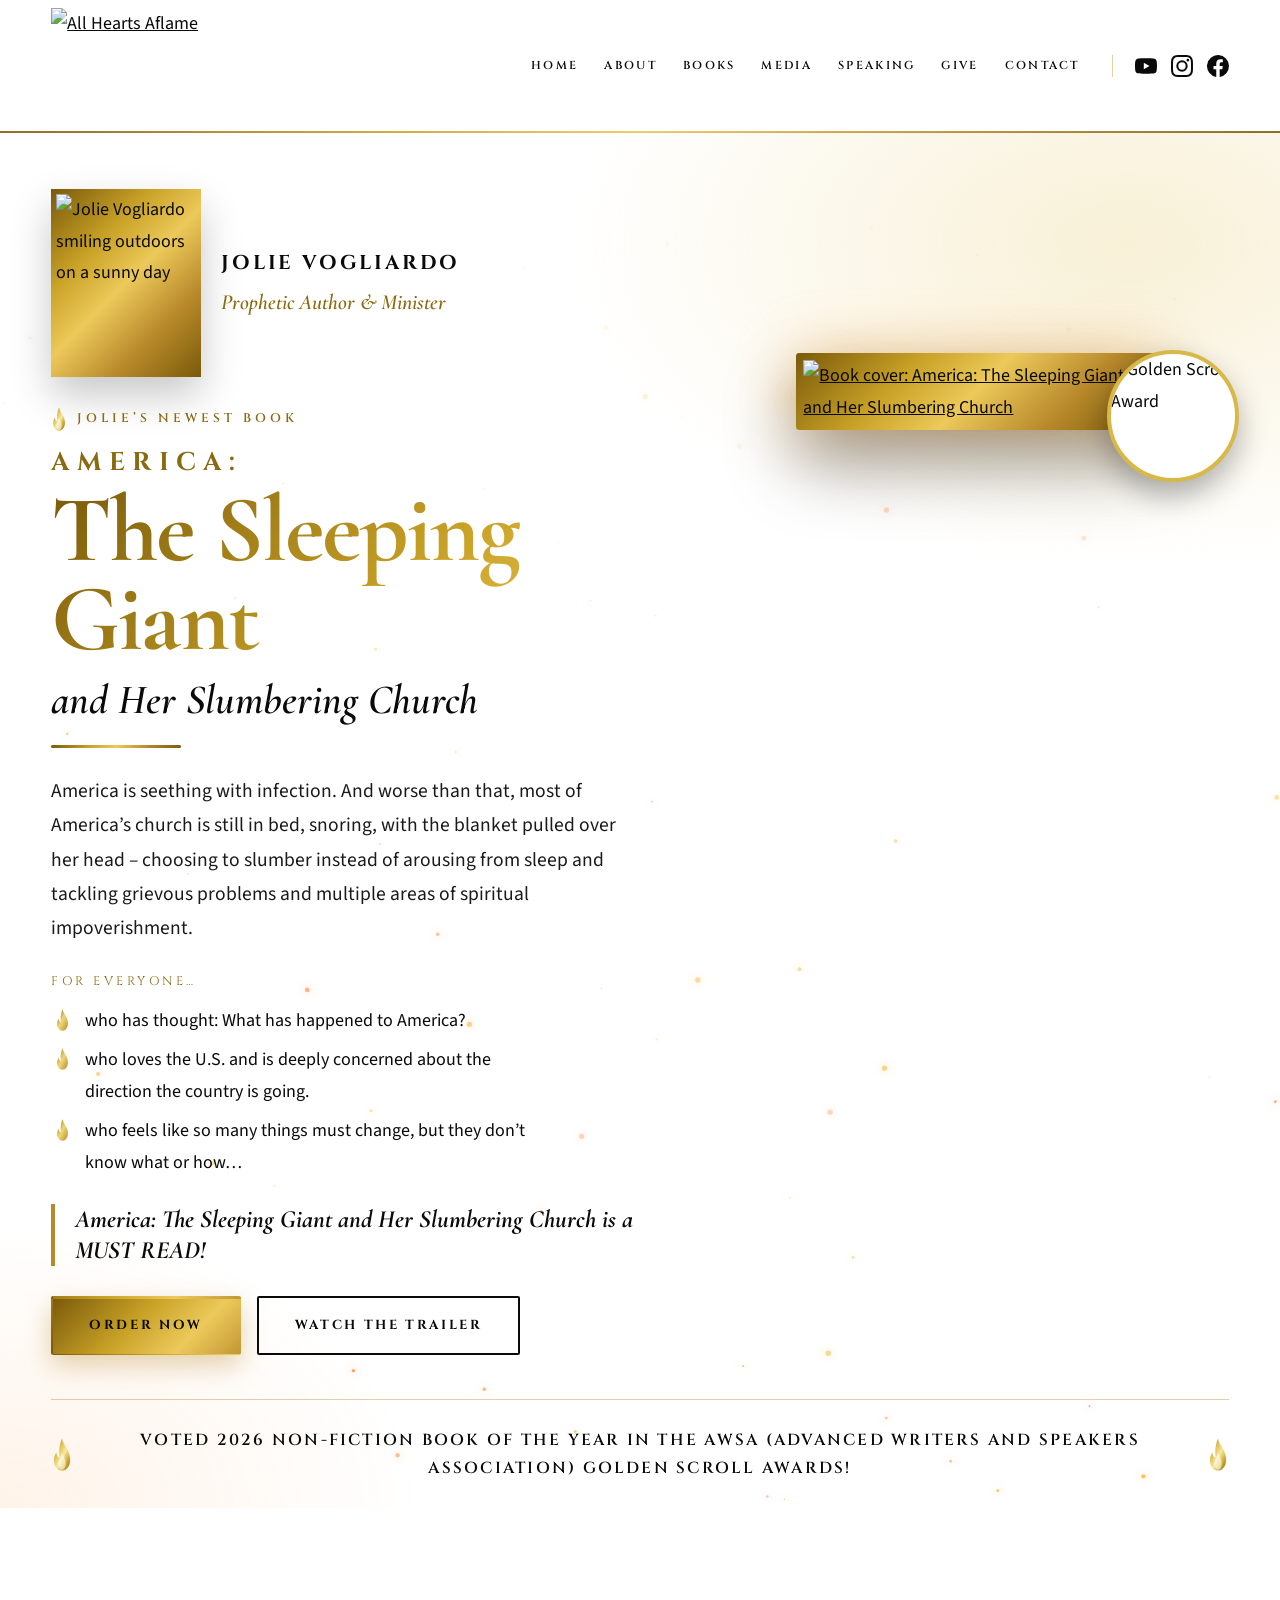
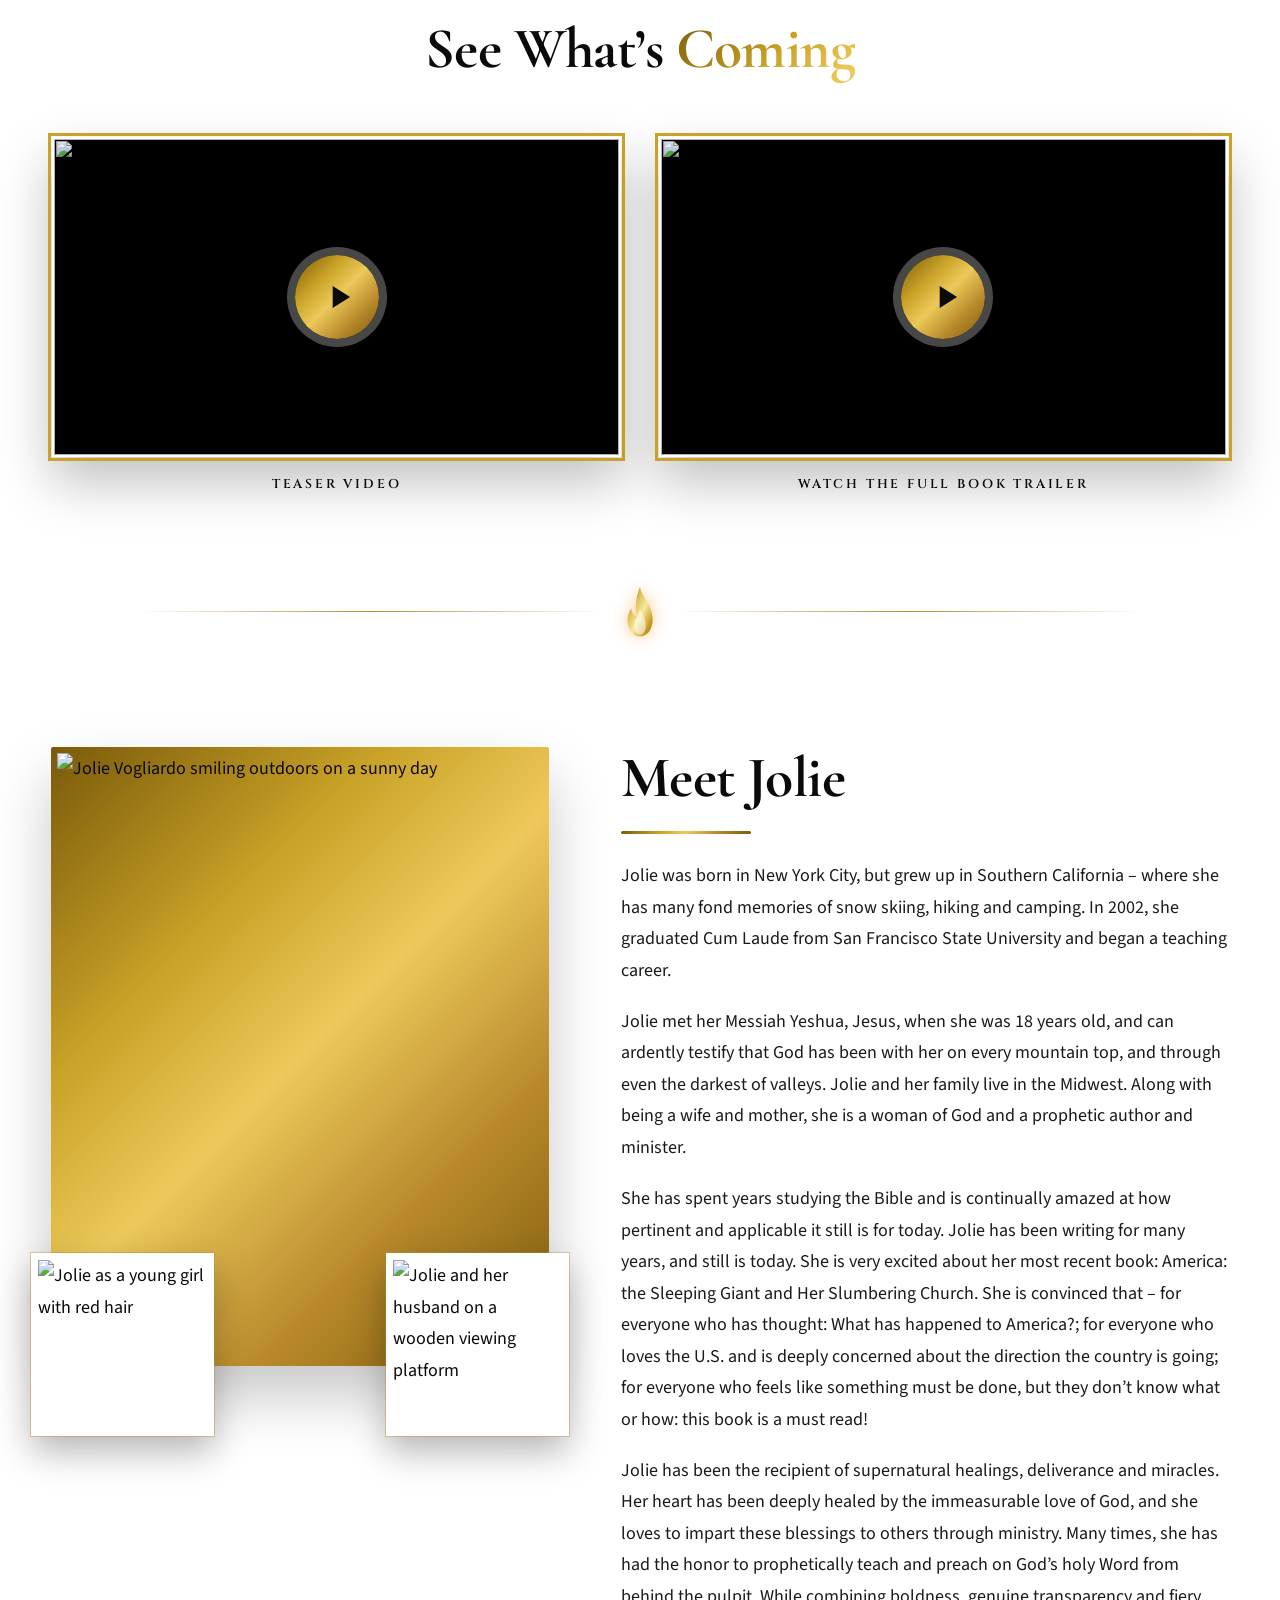
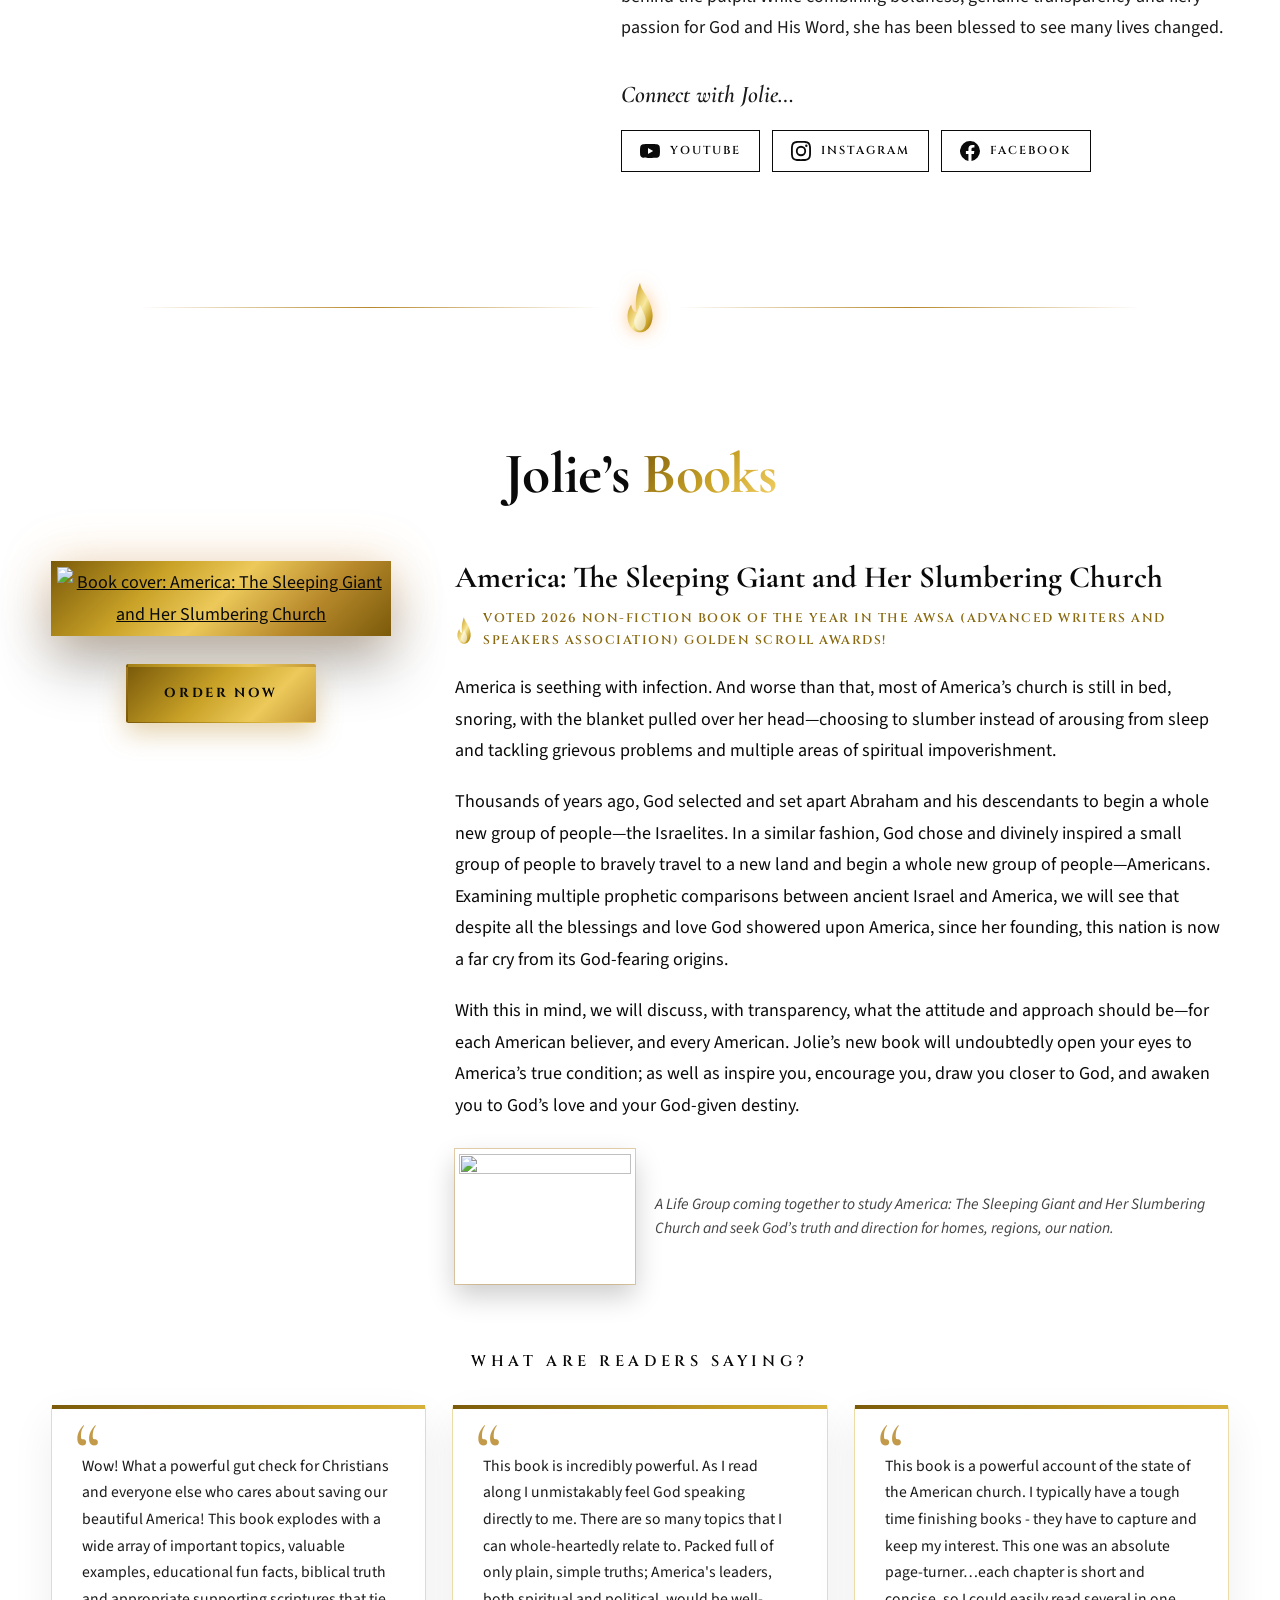
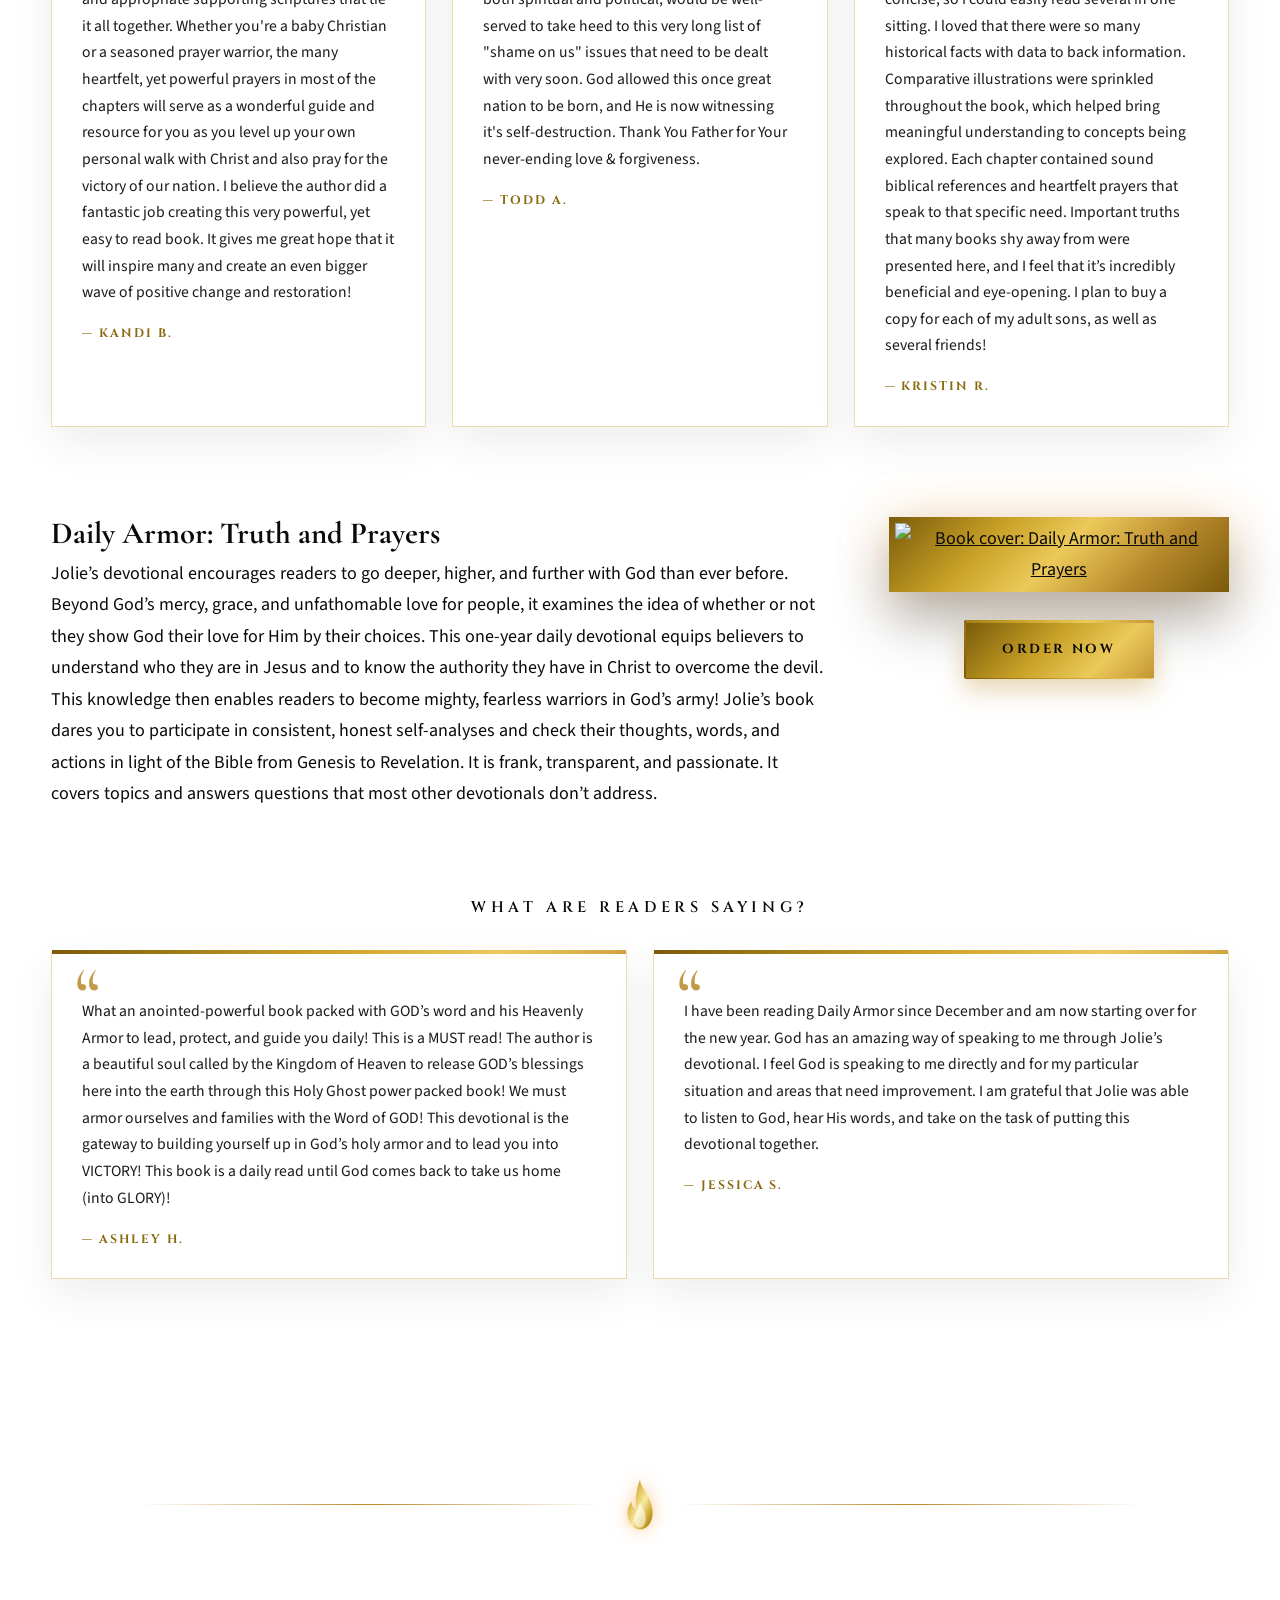
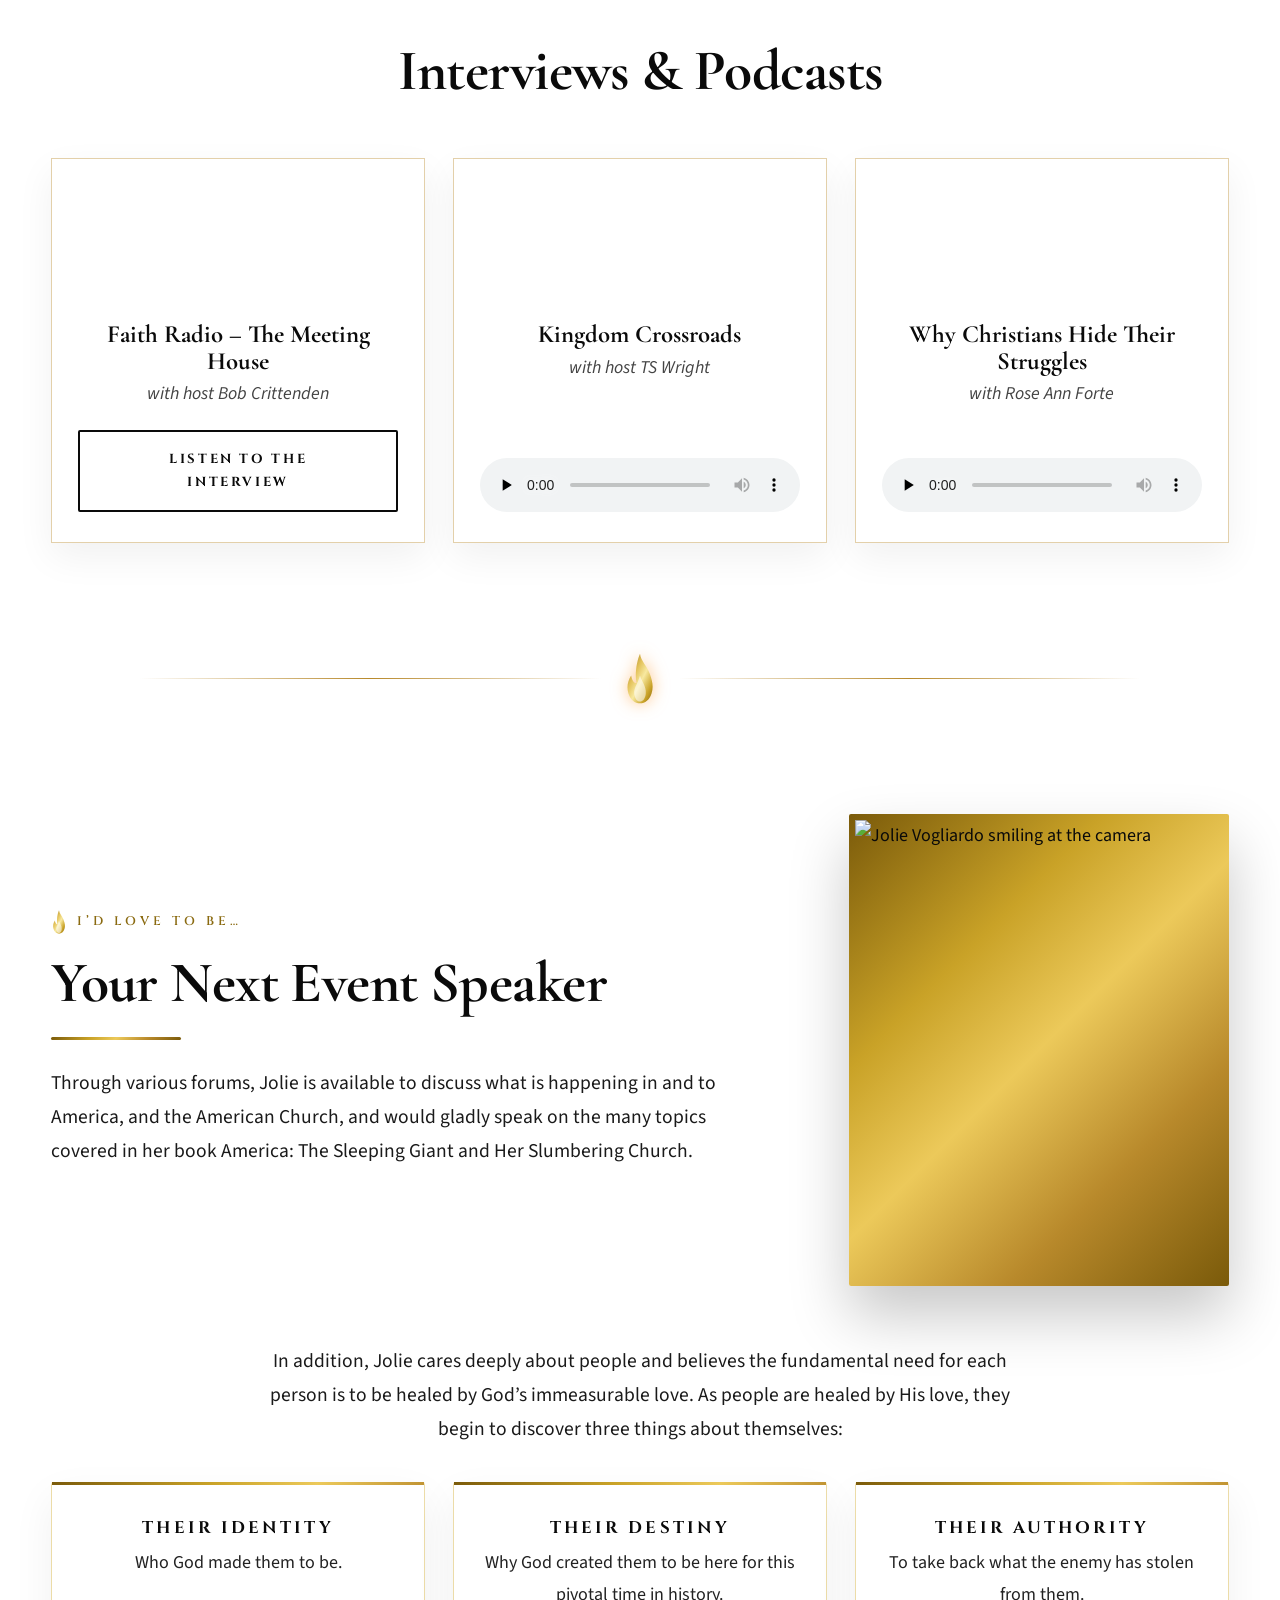
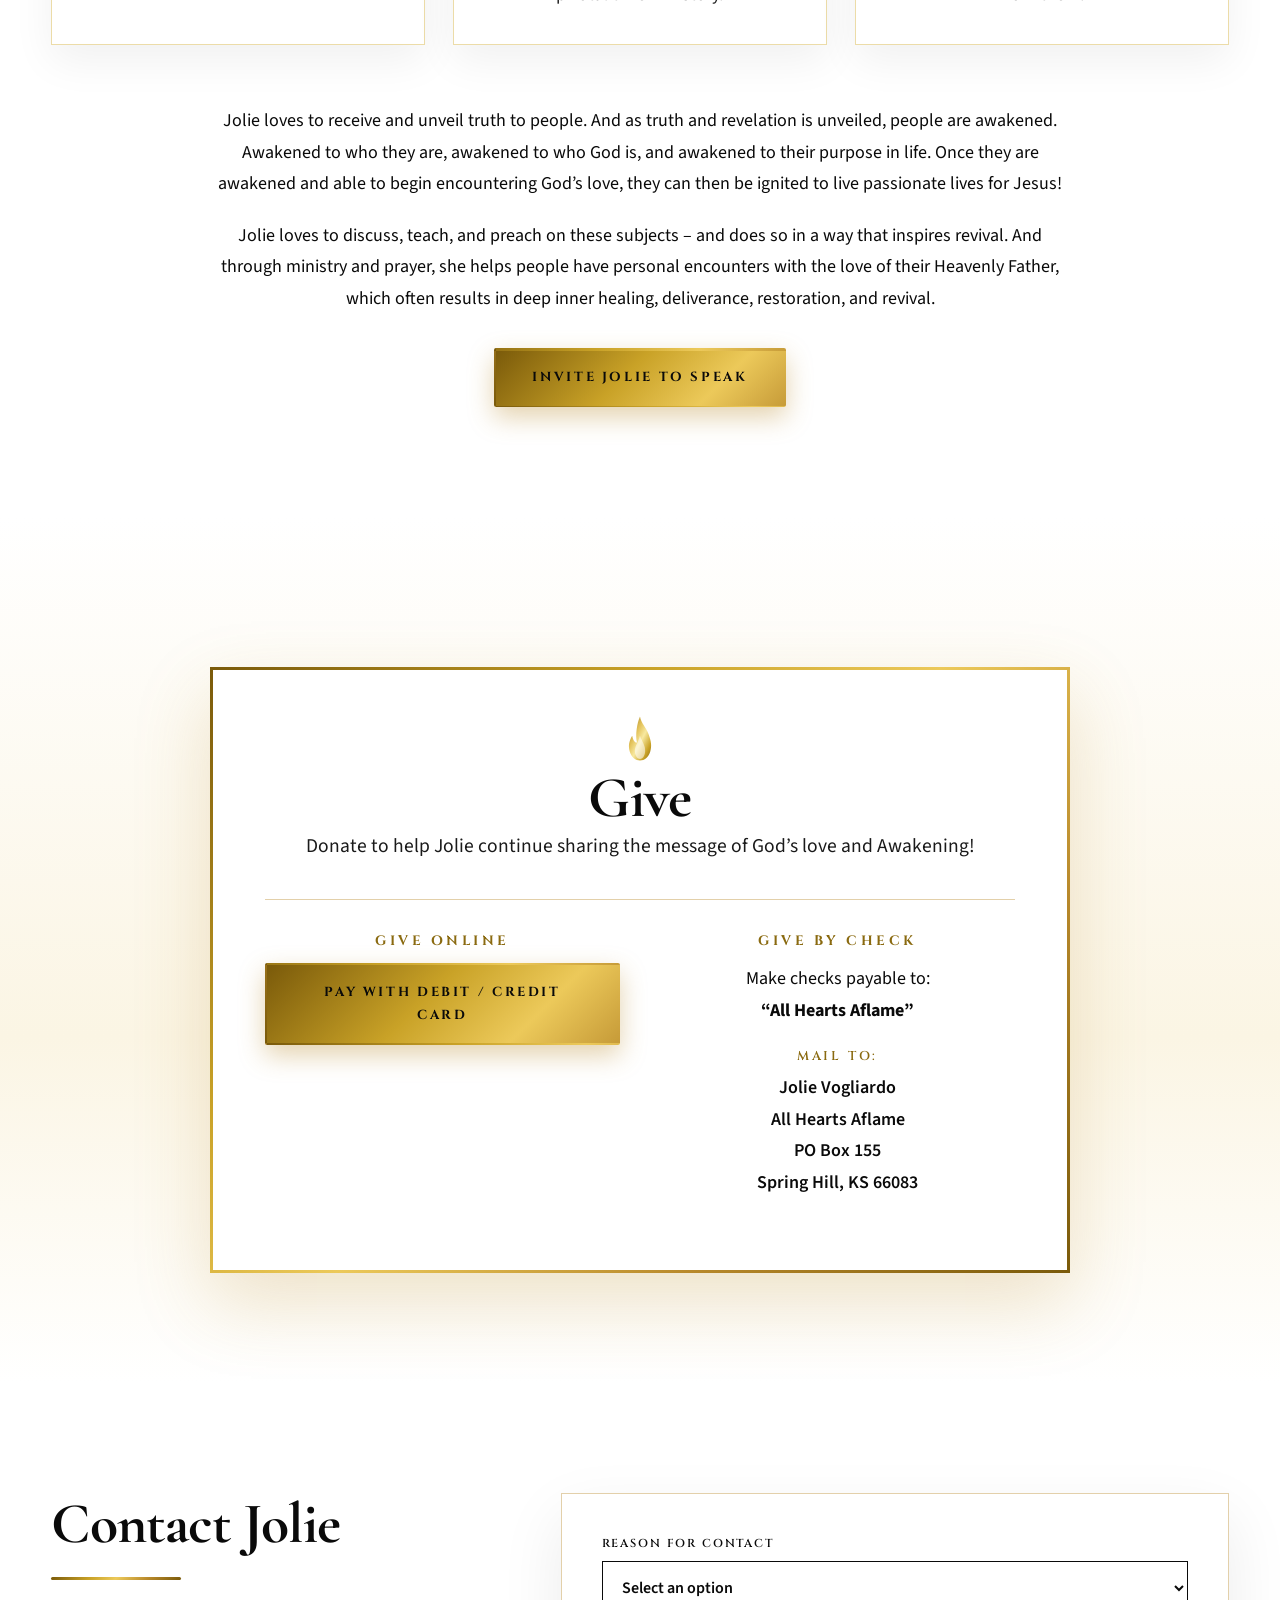
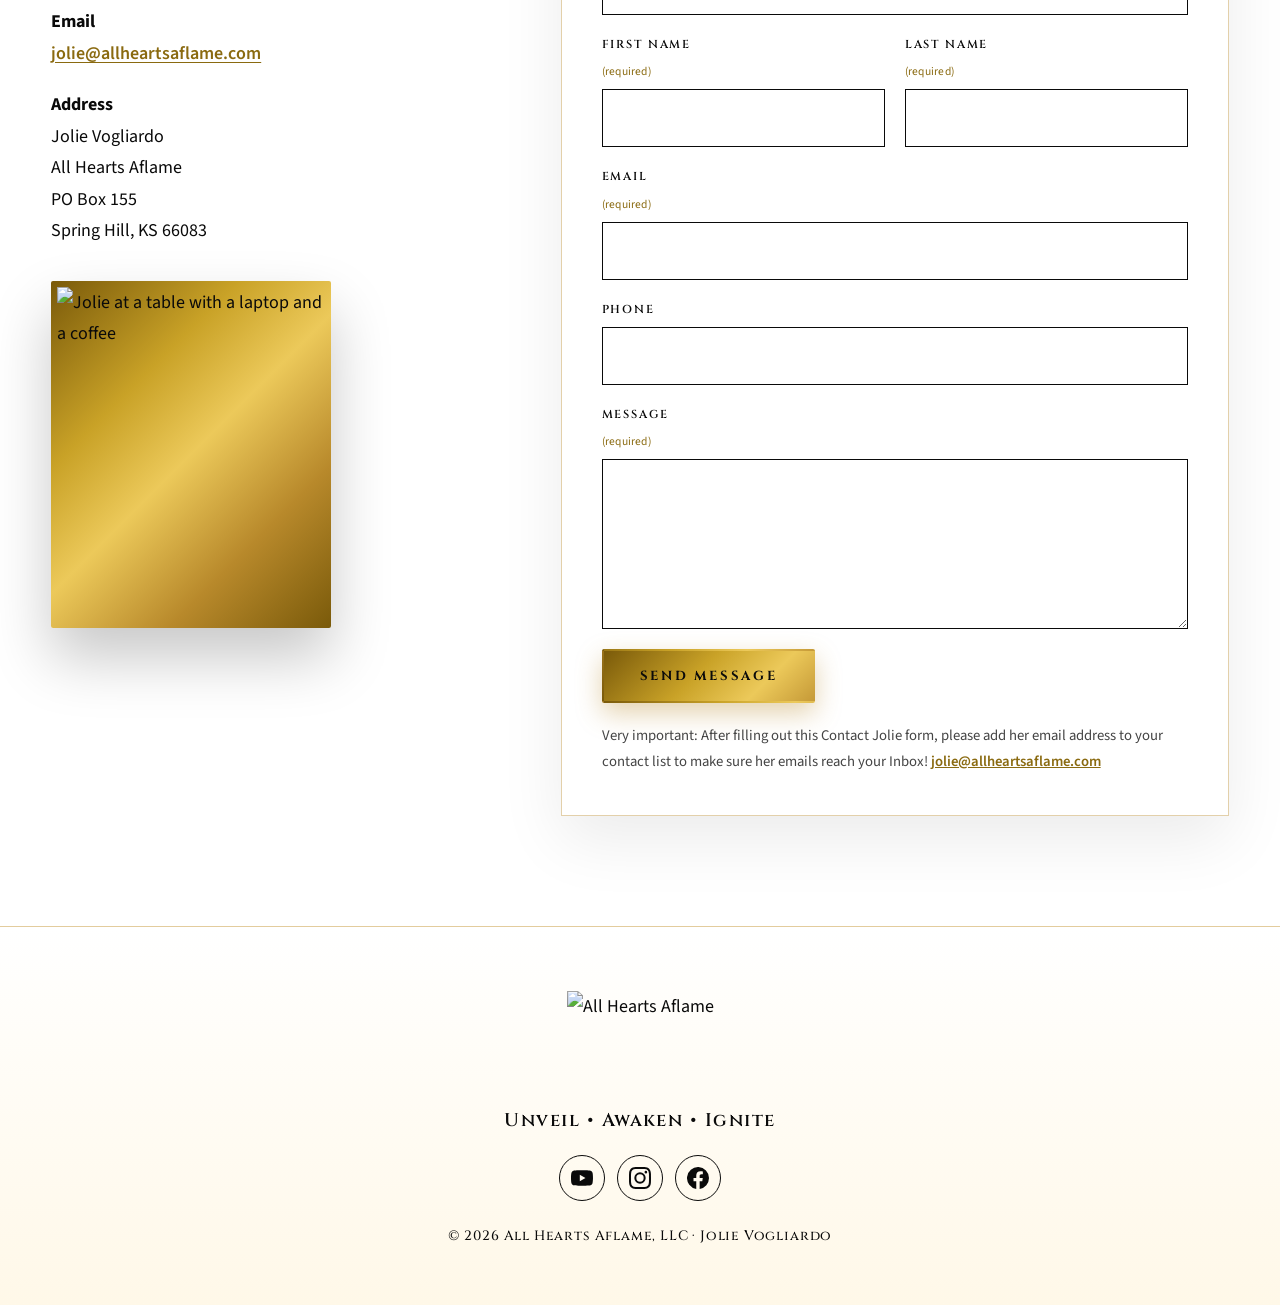
==== commit 051a2bdd: "All Hearts Aflame: move the Speaking lead-in under the photo Jolie's note: the "In addition, Jolie c" ====
--- a/all-hearts-aflame/index.html
+++ b/all-hearts-aflame/index.html
@@ -267,12 +267,12 @@
         <h2>Your Next Event Speaker</h2>
         <div class="gold-rule"></div>
         <p class="lead">Through various forums, Jolie is available to discuss what is happening in and to America, and the American Church, and would gladly speak on the many topics covered in her book America: The Sleeping Giant and Her Slumbering Church.</p>
-        <p>In addition, Jolie cares deeply about people and believes the fundamental need for each person is to be healed by God’s immeasurable love. As people are healed by His love, they begin to discover three things about themselves.</p>
       </div>
       <div class="speak-photo reveal">
         <div class="arch"><img src="https://images.squarespace-cdn.com/content/v1/6976cff384f6c30da4666ccb/826d8ee4-b276-43dc-8183-e16a921ea253/SPEAKING+pic.JPG" alt="Jolie Vogliardo smiling at the camera" loading="lazy"></div>
       </div>
     </div>
+    <p class="speak-lead reveal">In addition, Jolie cares deeply about people and believes the fundamental need for each person is to be healed by God’s immeasurable love. As people are healed by His love, they begin to discover three things about themselves:</p>
     <div class="pillars">
       <div class="pillar reveal">
         <h3>Their Identity</h3>
--- a/all-hearts-aflame/style.css
+++ b/all-hearts-aflame/style.css
@@ -224,7 +224,8 @@
 /* speaking */
 .speak-top { display: grid; grid-template-columns: 1.2fr 0.8fr; gap: 64px; align-items: center; }
 .speak-photo .arch { max-width: 380px; margin-left: auto; }
-.pillars { display: grid; grid-template-columns: repeat(3, 1fr); gap: 28px; margin: 70px 0 60px; }
+.speak-lead { max-width: 760px; margin: 58px auto 0; text-align: center; font-size: 1.22rem; color: #1a1a1a; }
+.pillars { display: grid; grid-template-columns: repeat(3, 1fr); gap: 28px; margin: 36px 0 60px; }
 .pillar { position: relative; text-align: center; padding: 34px 26px 34px; border-top: 3px solid transparent;
   background-image: linear-gradient(#fff, #fff), var(--gold-grad); background-origin: border-box; background-clip: padding-box, border-box;
   border: 1px solid #ecdca8; border-top: 3px solid transparent; box-shadow: 0 16px 40px rgba(0, 0, 0, .06); }
@@ -270,6 +271,33 @@
 .hero .reveal { opacity: 1; transform: none; animation: rise 1s cubic-bezier(.2, .7, .2, 1) both; }
 .hero .hero-art.reveal { animation-delay: .2s; }
 @keyframes rise { from { opacity: 0; transform: translateY(26px); } to { opacity: 1; transform: none; } }
+
+/* ---------- subpages (give / references / thankyou) ---------- */
+.container.narrow { width: min(1000px, 92vw); }
+.page-section { padding: 84px 0 120px; background: radial-gradient(900px 420px at 50% 0, rgba(232, 205, 120, 0.28), transparent 65%), #fff; }
+.page-head { text-align: center; max-width: 880px; margin: 0 auto 54px; }
+.page-head h1, .page-box h1 { font-size: clamp(2.2rem, 4.6vw, 3.5rem); line-height: 1.12; letter-spacing: -0.01em; }
+.page-flame { display: block; width: 34px; height: 51px; margin: 0 auto 14px; }
+.gold-rule.center { margin-left: auto; margin-right: auto; }
+.page-box { position: relative; max-width: 980px; margin: 0 auto; padding: 52px 52px 56px; text-align: center; border: 3px solid transparent;
+  background-image: linear-gradient(#fff, #fff), var(--gold-grad); background-origin: border-box; background-clip: padding-box, border-box;
+  box-shadow: 0 30px 70px rgba(184, 137, 43, .22); }
+.page-box .lead { max-width: 640px; margin-left: auto; margin-right: auto; }
+.page-box .btn { margin-top: 12px; }
+.book-title { font-family: var(--serif); font-style: italic; font-weight: 700; font-size: clamp(1.5rem, 3vw, 2.2rem); margin: 10px 0 0; }
+.ways-title { font-family: var(--caps); font-size: clamp(1rem, 1.8vw, 1.25rem); font-weight: 600; letter-spacing: .24em; text-transform: uppercase; margin-bottom: 34px; }
+.ways { display: grid; grid-template-columns: 1fr 1fr; gap: 48px; align-items: start; }
+.way { display: flex; flex-direction: column; align-items: center; }
+.frame { margin: 0 0 26px; padding: 6px; background: var(--gold-grad); box-shadow: 0 18px 38px rgba(0, 0, 0, .2); }
+.frame img { height: 250px; width: auto; max-width: 100%; display: block; }
+.way-label { font-family: var(--caps); font-size: .78rem; font-weight: 600; letter-spacing: .2em; text-transform: uppercase; color: var(--gold-deep); margin: 0 0 4px; }
+.way-strong { font-family: var(--serif); font-size: 1.7rem; font-weight: 700; margin: 0 0 20px; }
+.way-address { font-weight: 600; margin: 0; }
+.scripture { margin: 34px auto 30px; max-width: 700px; padding: 8px 10px; }
+.scripture p { font-family: var(--serif); font-size: clamp(1.5rem, 3vw, 2.1rem); font-style: italic; font-weight: 600; line-height: 1.3; margin: 0 0 10px; }
+.scripture footer { font-family: var(--caps); font-size: .85rem; font-weight: 600; letter-spacing: .2em; text-transform: uppercase; color: var(--gold-deep); }
+.pdf-list { display: grid; gap: 14px; max-width: 460px; margin: 0 auto; }
+.pdf-list .btn { margin-top: 0; }
 
 /* reveal */
 .reveal { opacity: 0; transform: translateY(28px); transition: opacity .9s ease, transform .9s cubic-bezier(.2, .7, .2, 1); }
@@ -300,6 +328,10 @@
   .nav-social { margin: 0; padding: 16px 6vw 20px; border-left: 0; border-top: 1px solid #f1e7c6; }
 }
 @media (max-width: 640px) {
+  .ways { grid-template-columns: 1fr; gap: 40px; }
+  .page-box { padding: 40px 22px 44px; }
+  .page-section { padding: 56px 0 90px; }
+  .frame img { height: 210px; }
   .author-lockup img { width: 112px; height: 140px; }
   .author-name strong { font-size: 1rem; }
   .author-name em { font-size: 1.15rem; }
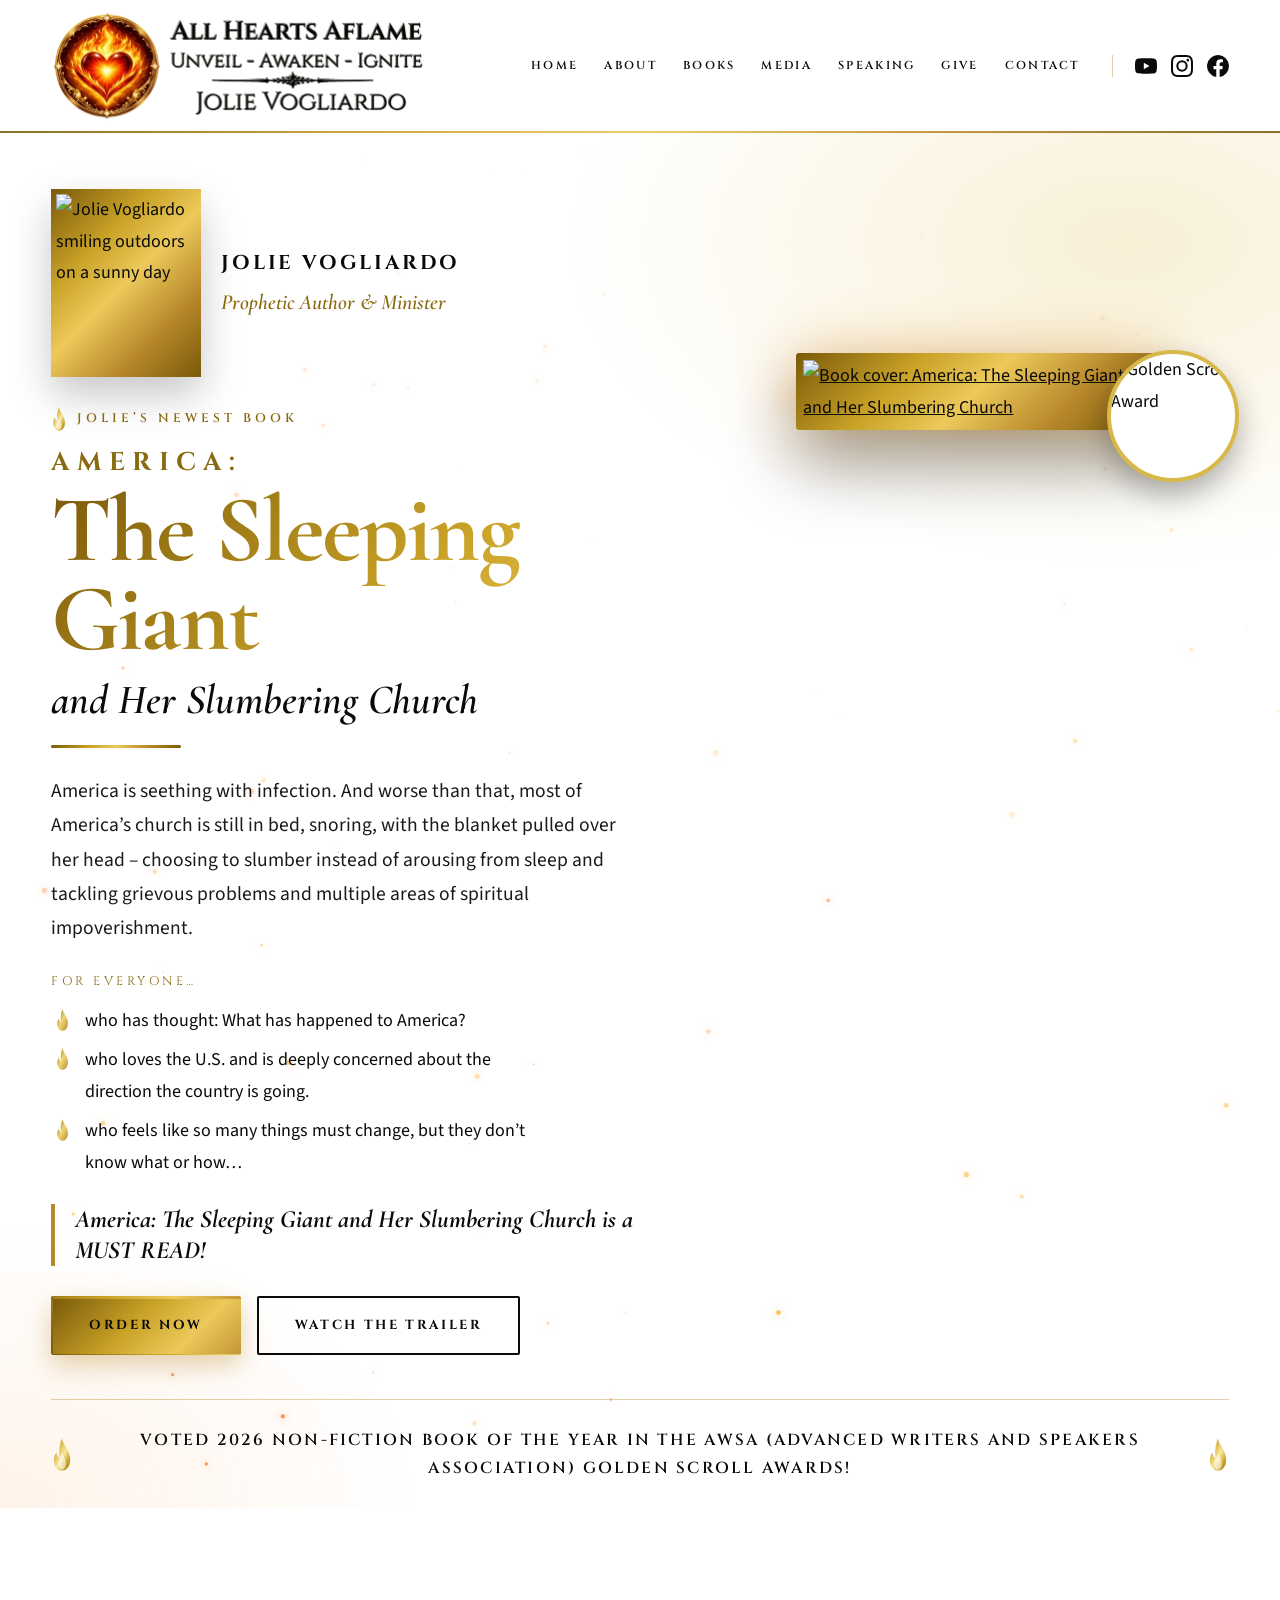
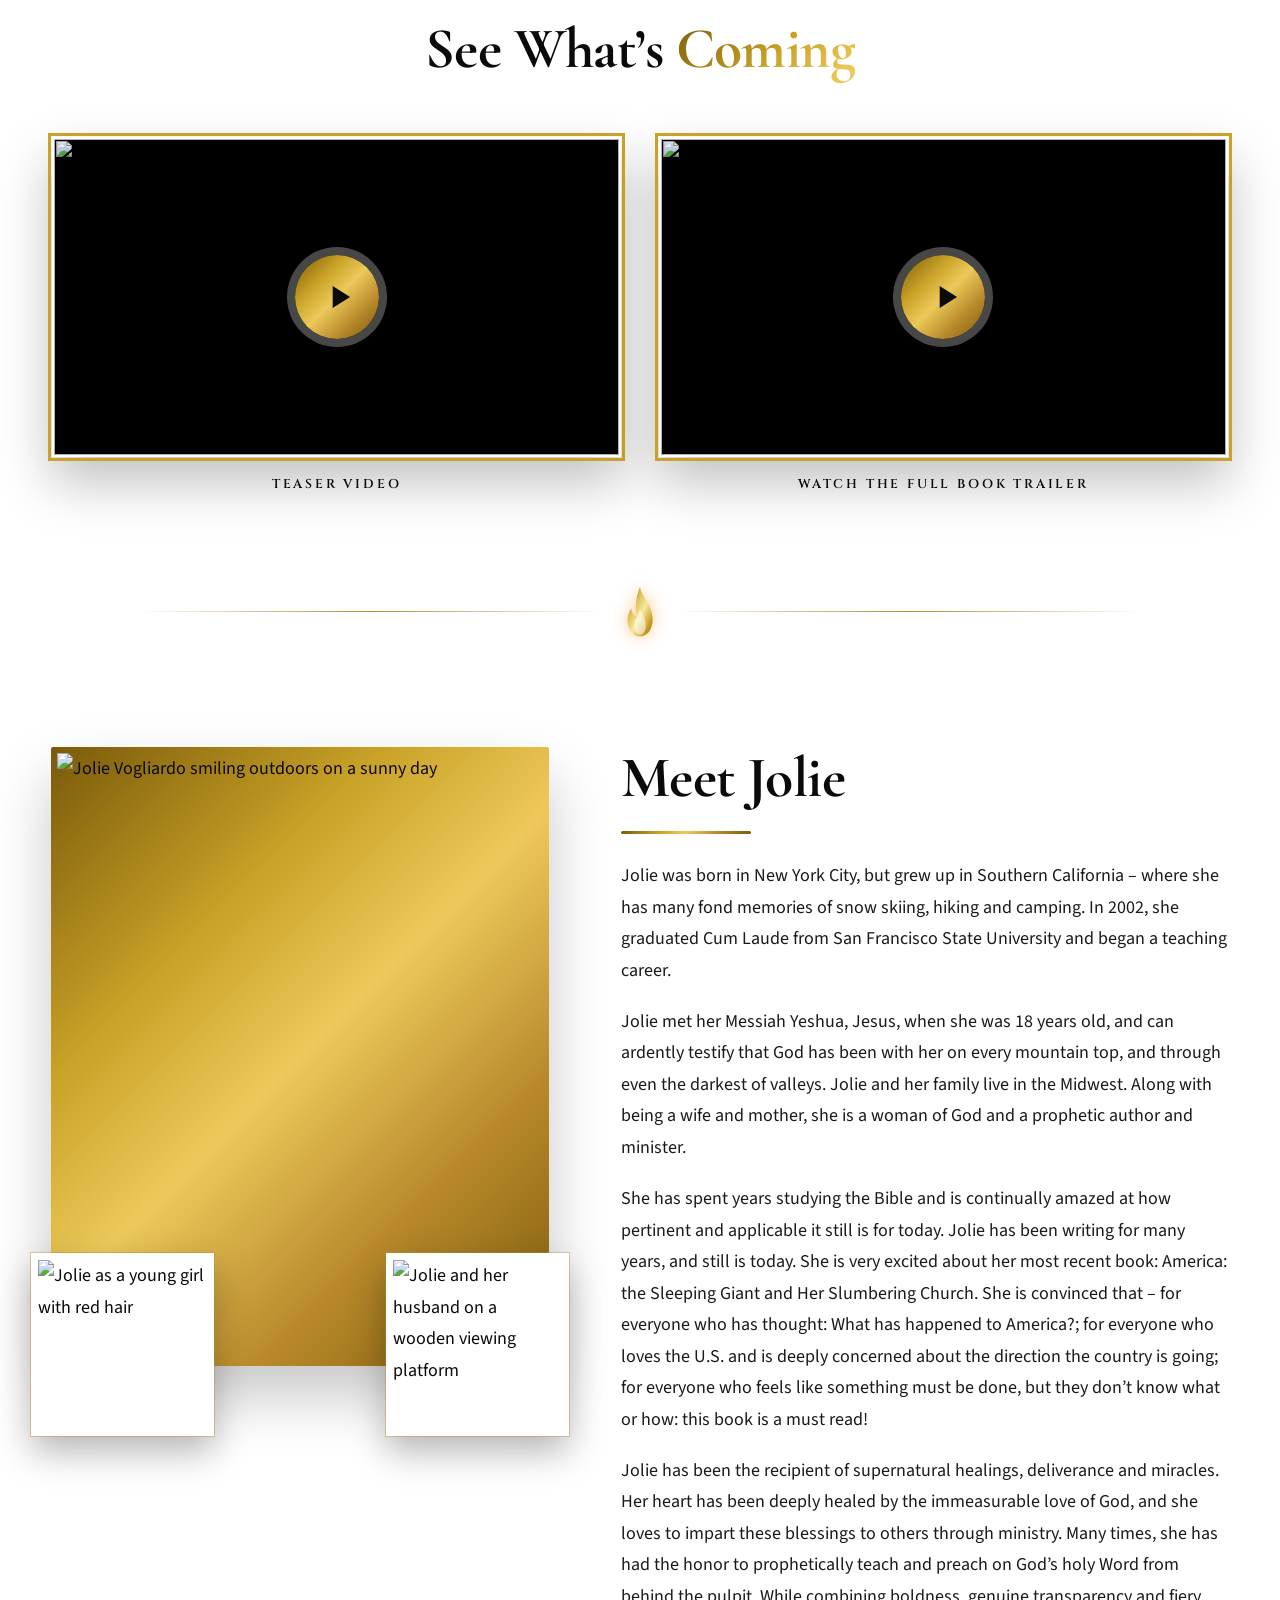
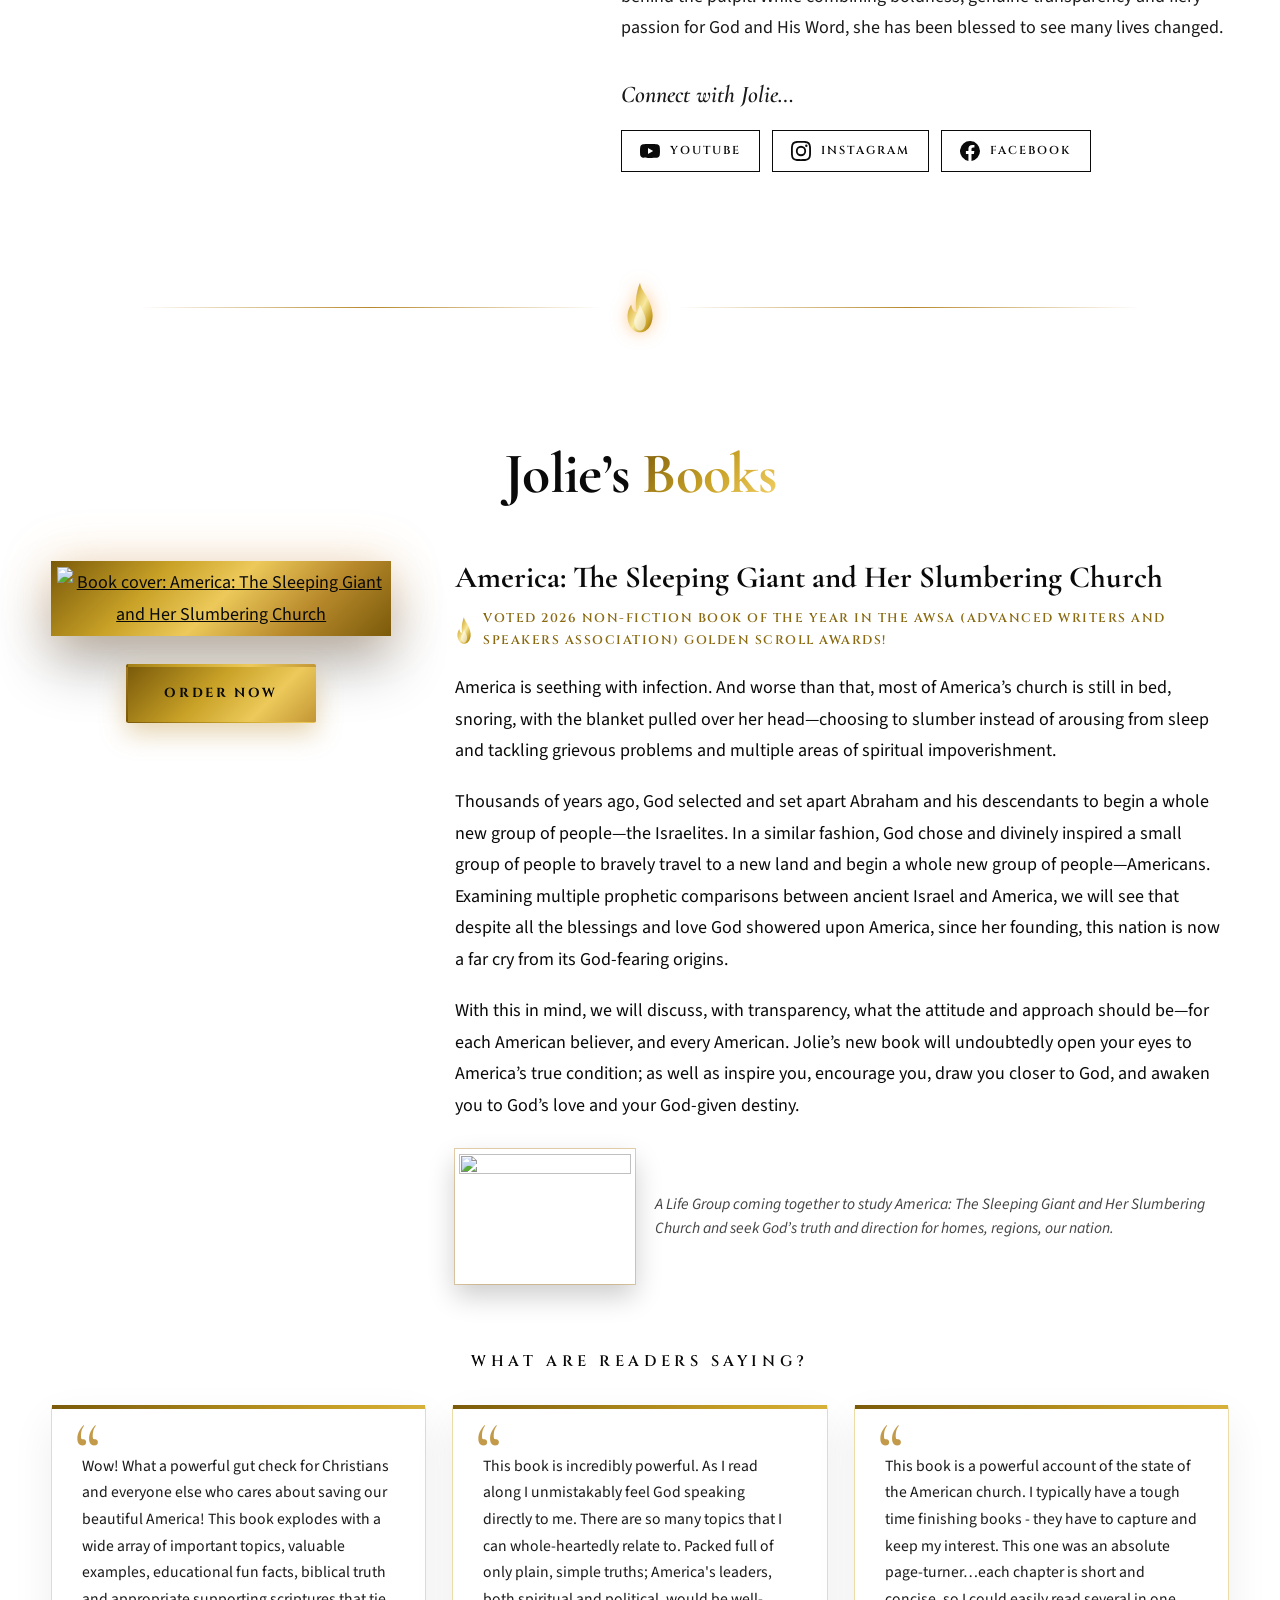
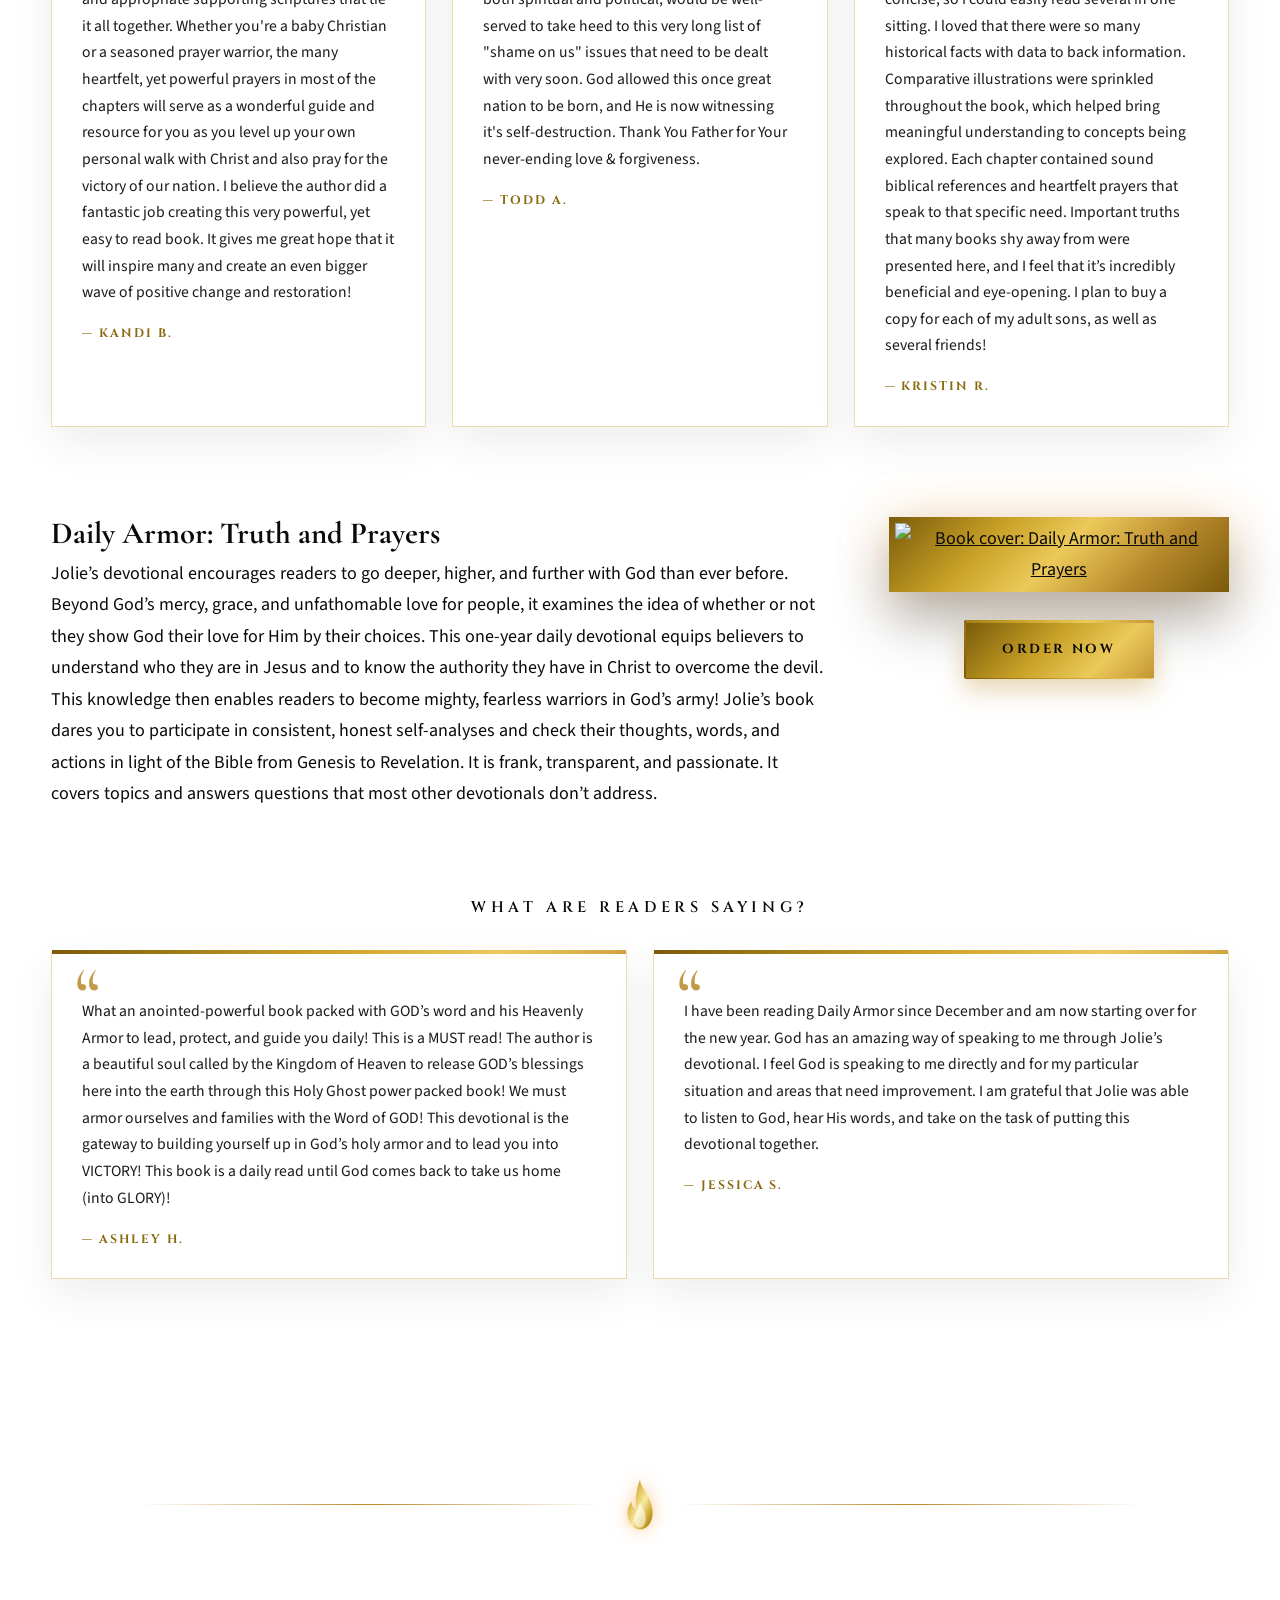
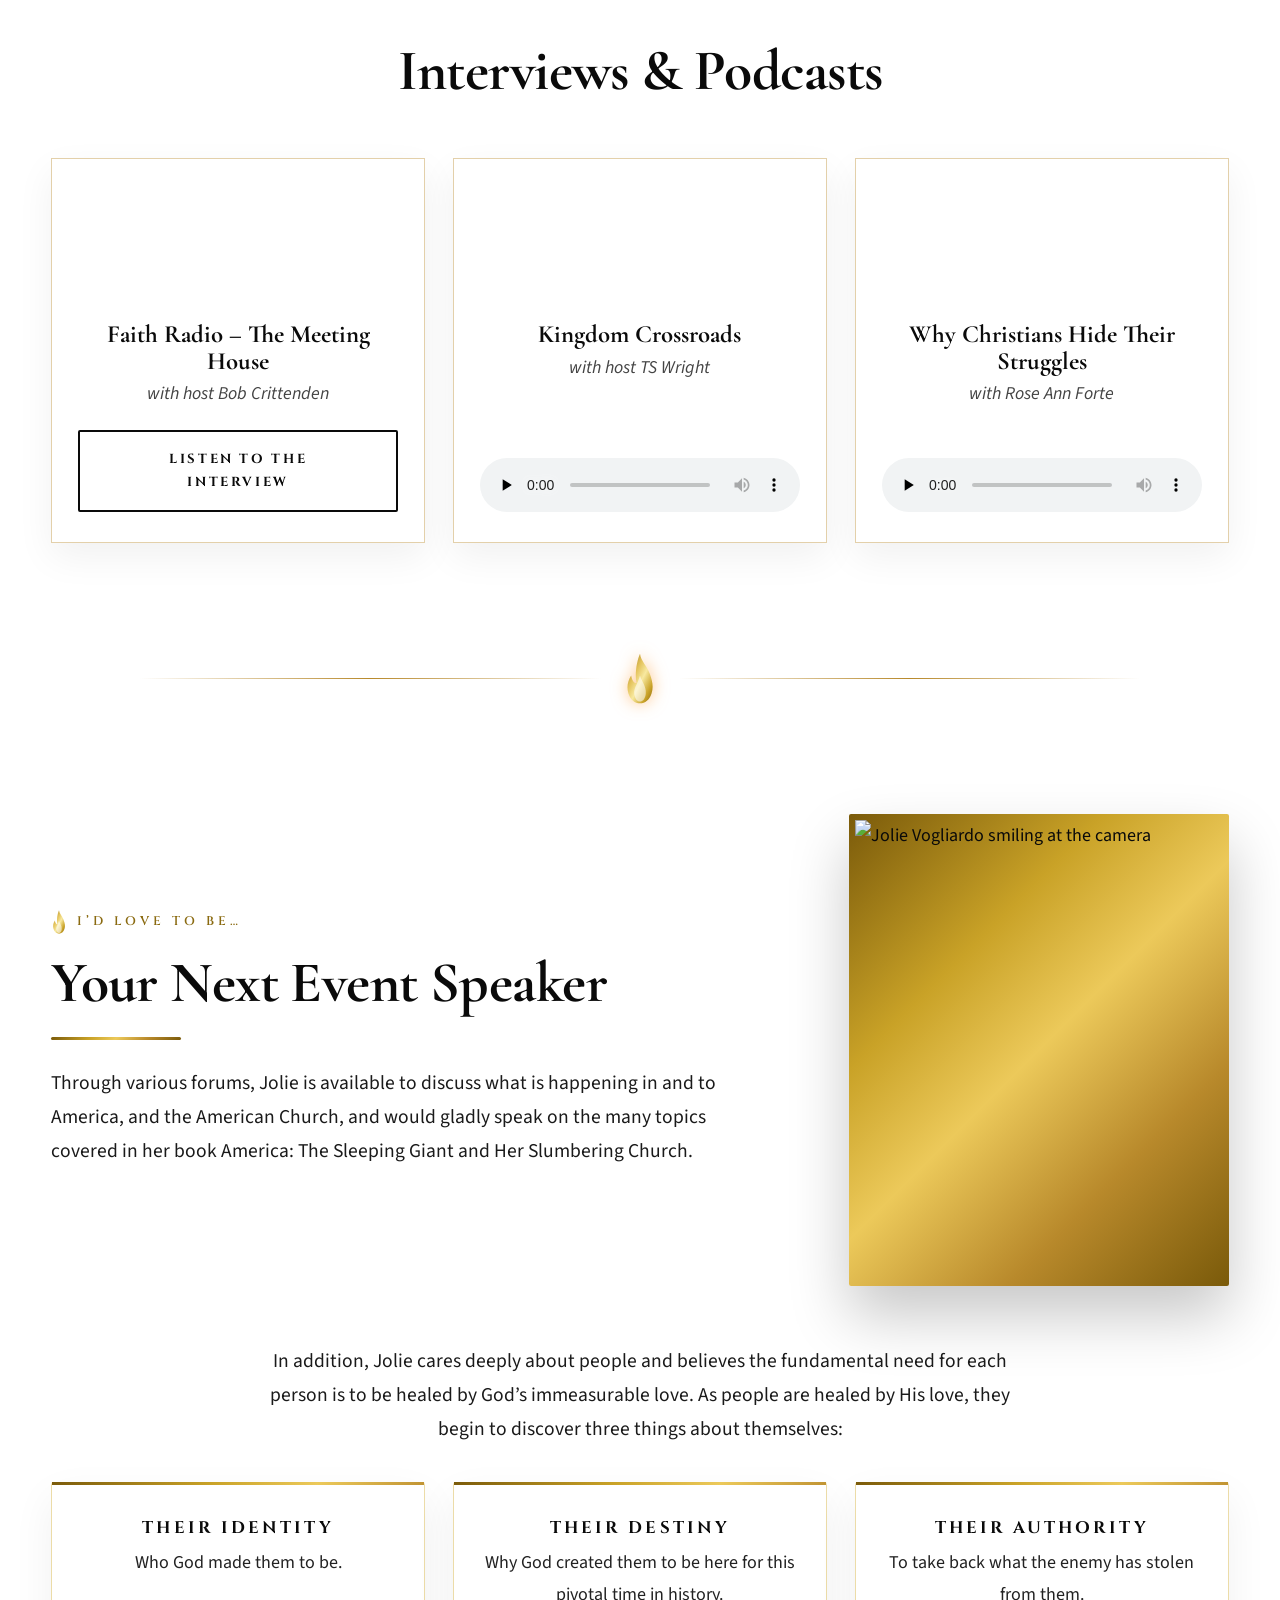
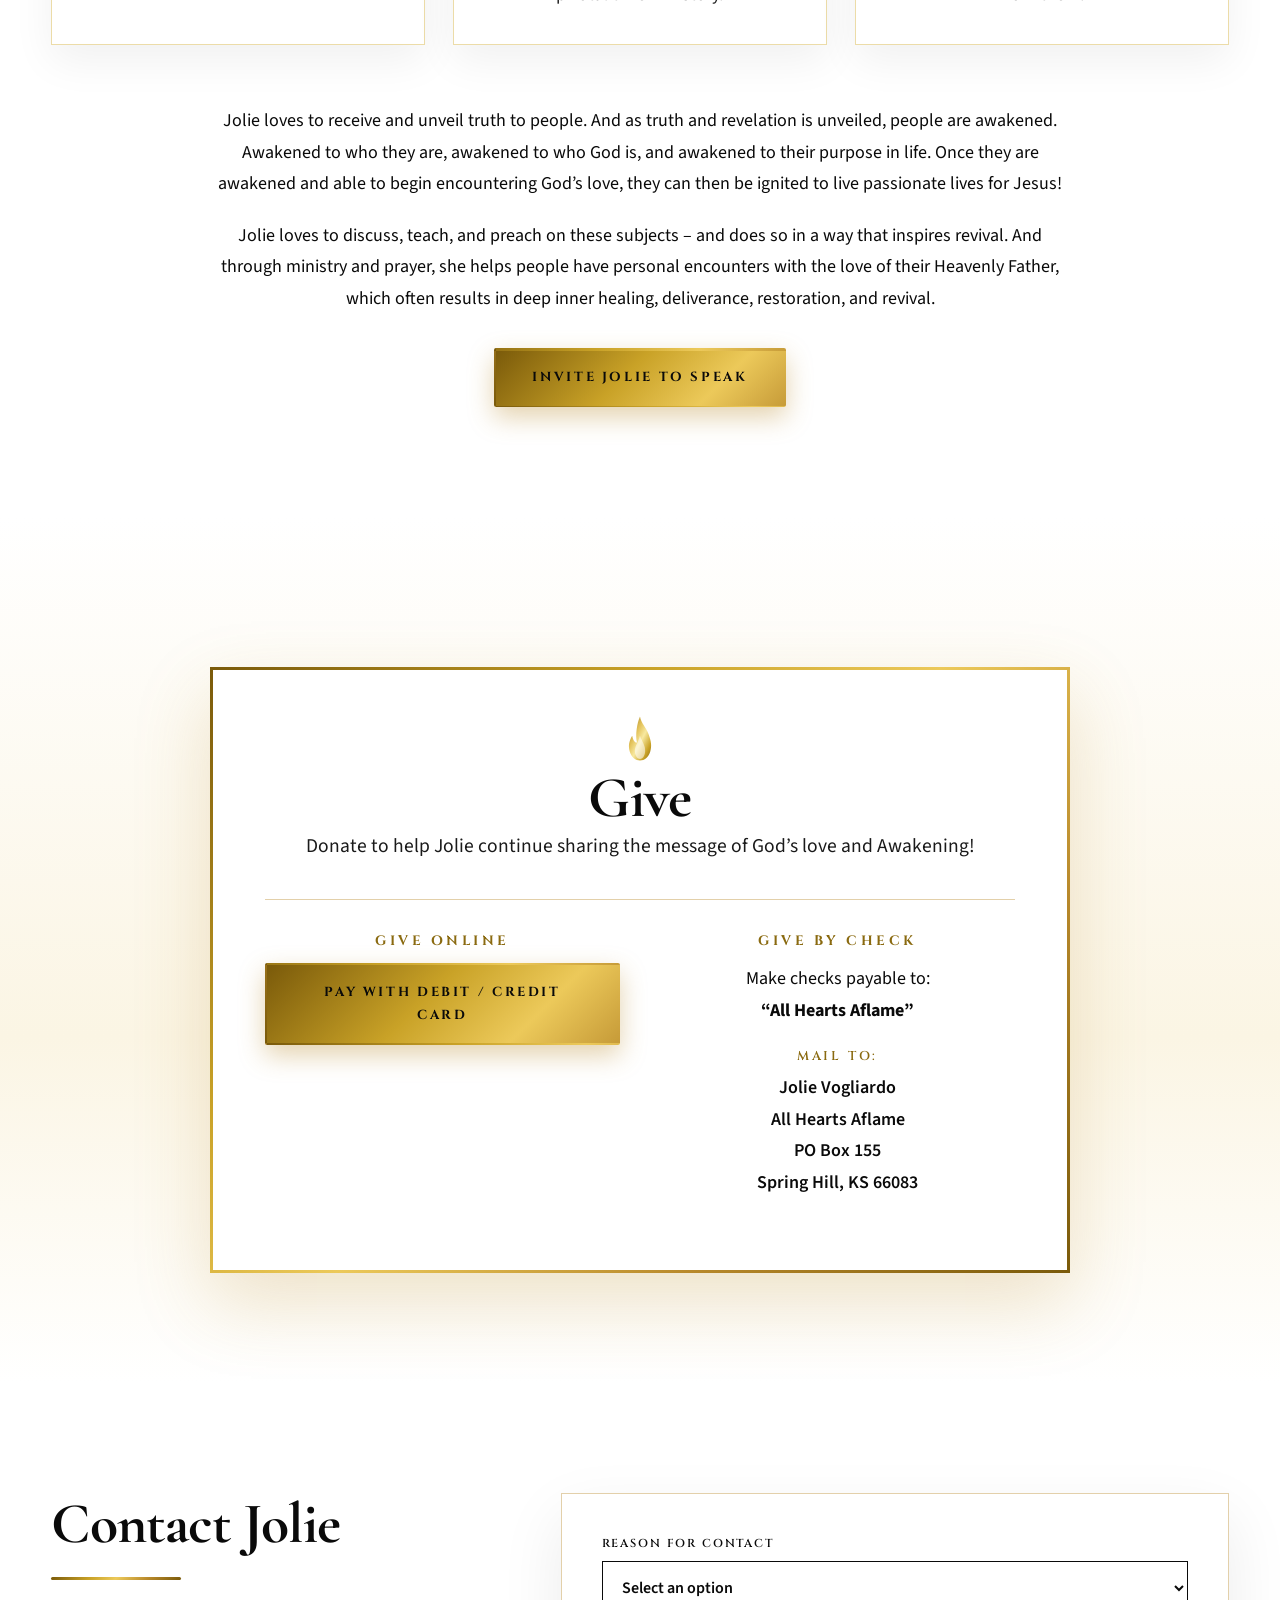
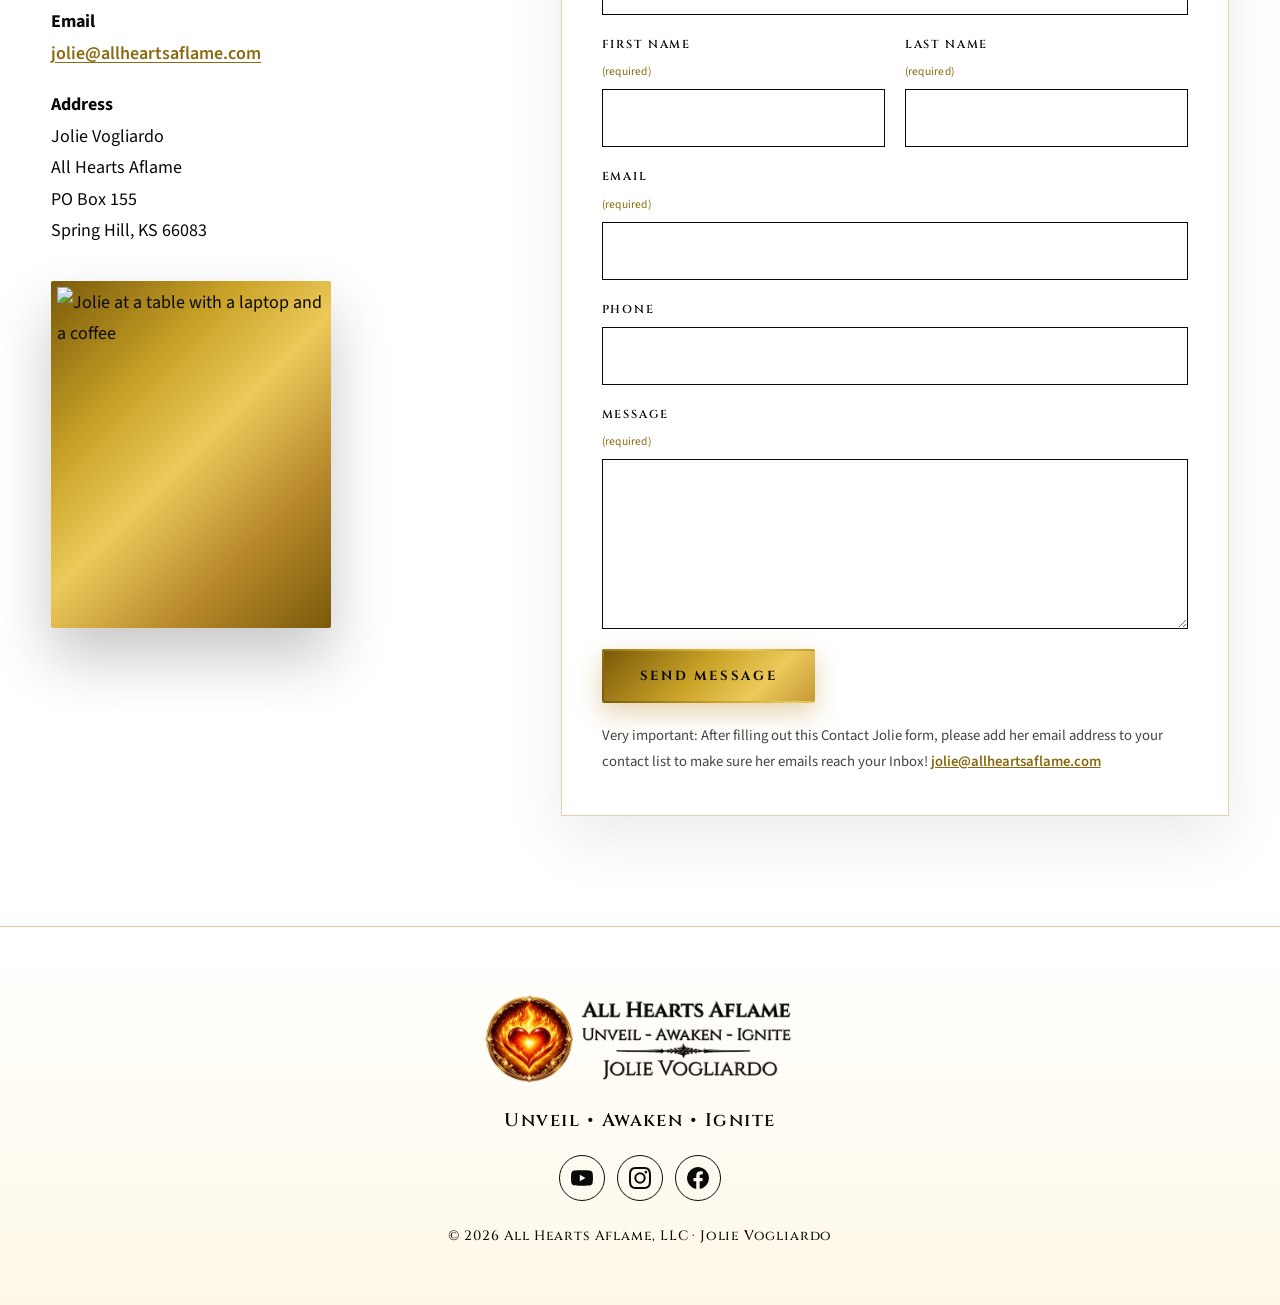
==== commit 9e65a40d: "All Hearts Aflame: use the new logo New black-lettered logo, stored with the site (assets/logo.webp," ====
--- a/all-hearts-aflame/index.html
+++ b/all-hearts-aflame/index.html
@@ -54,7 +54,7 @@
 <header class="site-header" id="header">
   <div class="container nav-row">
     <a class="brand" href="#top" aria-label="All Hearts Aflame home">
-<img src="https://images.squarespace-cdn.com/content/v1/6976cff384f6c30da4666ccb/5c2d68b4-0024-439f-af9b-7f9a02d591a2/Logo_New_pass6.png" alt="All Hearts Aflame">    </a>
+<img src="assets/logo.webp" alt="All Hearts Aflame">    </a>
     <button class="nav-toggle" id="navToggle" aria-label="Menu" aria-expanded="false"><span></span><span></span><span></span></button>
     <nav class="nav" id="nav">
       <a href="#top">Home</a>
@@ -345,7 +345,7 @@
 
 <footer class="site-footer">
   <div class="container foot-row">
-<img class="foot-logo" src="https://images.squarespace-cdn.com/content/v1/6976cff384f6c30da4666ccb/5c2d68b4-0024-439f-af9b-7f9a02d591a2/Logo_New_pass6.png" alt="All Hearts Aflame">    <p class="foot-tag">Unveil • Awaken • Ignite</p>
+<img class="foot-logo" src="assets/logo.webp" alt="All Hearts Aflame">    <p class="foot-tag">Unveil • Awaken • Ignite</p>
     <div class="social-row center">
       <a class="social round" href="https://www.youtube.com/@JolieVogliardo" target="_blank" rel="noopener" aria-label="Youtube"><svg><use href="#i-youtube"/></svg></a>
       <a class="social round" href="https://www.instagram.com/jolie.vogliardo/" target="_blank" rel="noopener" aria-label="Instagram"><svg><use href="#i-instagram"/></svg></a>
@@ -354,6 +354,7 @@
     <p class="copy">&copy; <span id="year"></span> All Hearts Aflame, LLC &middot; Jolie Vogliardo</p>
   </div>
 </footer>
+
 
 <script>
 (function () {
--- a/all-hearts-aflame/style.css
+++ b/all-hearts-aflame/style.css
@@ -71,7 +71,8 @@
 .site-header.scrolled { box-shadow: 0 8px 30px rgba(0, 0, 0, 0.08); }
 .site-header::after { content: ""; position: absolute; left: 0; right: 0; bottom: -1px; height: 2px; background: var(--gold-grad); opacity: .85; }
 .nav-row { display: flex; align-items: center; justify-content: space-between; gap: 24px; min-height: 76px; padding: 8px 0; }
-.brand img { height: 116px; width: auto; }
+.brand { flex: none; }
+.brand img { height: 116px; width: auto; max-width: none; }
 .brand span { font-family: var(--serif); font-size: 3.2rem; font-weight: 700; }
 .nav { display: flex; align-items: center; gap: 26px; }
 .nav > a {
@@ -299,6 +300,32 @@
 .pdf-list { display: grid; gap: 14px; max-width: 460px; margin: 0 auto; }
 .pdf-list .btn { margin-top: 0; }
 
+/* ---------- mailing-list popup ---------- */
+.sr-only { position: absolute; width: 1px; height: 1px; overflow: hidden; clip: rect(0 0 0 0); white-space: nowrap; }
+.hp { position: absolute; left: -9999px; width: 1px; height: 1px; opacity: 0; }
+body.signup-open { overflow: hidden; }
+.signup { position: fixed; inset: 0; z-index: 200; display: grid; place-items: center; padding: 20px; }
+.signup[hidden] { display: none; }
+.signup-backdrop { position: absolute; inset: 0; background: rgba(10, 10, 10, .58); backdrop-filter: blur(4px); animation: signupFade .4s ease both; }
+.signup-card { position: relative; width: min(540px, 100%); max-height: calc(100vh - 40px); overflow: auto; padding: 46px 42px 38px; text-align: center; border: 3px solid transparent;
+  background-image: linear-gradient(#fff, #fff), var(--gold-grad); background-origin: border-box; background-clip: padding-box, border-box;
+  box-shadow: 0 40px 90px rgba(0, 0, 0, .45), 0 0 70px rgba(232, 205, 120, .35); animation: signupRise .5s cubic-bezier(.2, .7, .2, 1) both; }
+.signup-x { position: absolute; right: 10px; top: 6px; width: 44px; height: 44px; display: grid; place-items: center; background: none; border: 0; cursor: pointer;
+  font-size: 2rem; line-height: 1; color: #0a0a0a; transition: color .2s, transform .2s; }
+.signup-x:hover { color: var(--gold-deep); transform: scale(1.1); }
+.signup-eyebrow { font-family: var(--caps); font-size: .8rem; font-weight: 600; letter-spacing: .3em; text-transform: uppercase; color: var(--gold-deep); margin: 0 0 12px; }
+.signup-card h2 { font-size: clamp(1.8rem, 5vw, 2.3rem); line-height: 1.12; }
+.signup-sub { font-family: var(--serif); font-size: 1.7rem; font-weight: 700; margin: 14px 0 22px; }
+.signup-card form { display: grid; gap: 14px; }
+.signup-card input[type="email"] { font: inherit; font-family: var(--sans); font-size: 1.05rem; color: #0a0a0a; padding: 15px 16px; border: 1px solid #0a0a0a; border-radius: 0; background: #fff; width: 100%; text-align: center; }
+.signup-card input[type="email"]:focus { outline: 3px solid rgba(201, 162, 39, .55); border-color: var(--gold); }
+.signup-card .btn { width: 100%; }
+.signup-card .btn[disabled] { opacity: .6; cursor: wait; }
+.signup-error { margin: 0; color: #8a1c0c; font-weight: 600; font-size: .95rem; }
+.signup-note { margin: 18px 0 0; font-size: .92rem; line-height: 1.5; color: var(--muted); }
+@keyframes signupFade { from { opacity: 0; } to { opacity: 1; } }
+@keyframes signupRise { from { opacity: 0; transform: translateY(24px) scale(.97); } to { opacity: 1; transform: none; } }
+
 /* reveal */
 .reveal { opacity: 0; transform: translateY(28px); transition: opacity .9s ease, transform .9s cubic-bezier(.2, .7, .2, 1); }
 .reveal.in { opacity: 1; transform: none; }
@@ -316,7 +343,7 @@
   .speak-photo .arch { margin: 0 auto; }
   .about-photos { max-width: 460px; margin: 0 auto; }
 }
-@media (max-width: 1100px) {
+@media (max-width: 1200px) {
   .nav-row { position: relative; padding: 6px 0; }
   .brand img { height: 96px; }
   .nav-toggle { display: block; }
@@ -328,6 +355,8 @@
   .nav-social { margin: 0; padding: 16px 6vw 20px; border-left: 0; border-top: 1px solid #f1e7c6; }
 }
 @media (max-width: 640px) {
+  .signup-card { padding: 42px 22px 30px; }
+  .signup-sub { font-size: 1.45rem; }
   .ways { grid-template-columns: 1fr; gap: 40px; }
   .page-box { padding: 40px 22px 44px; }
   .page-section { padding: 56px 0 90px; }
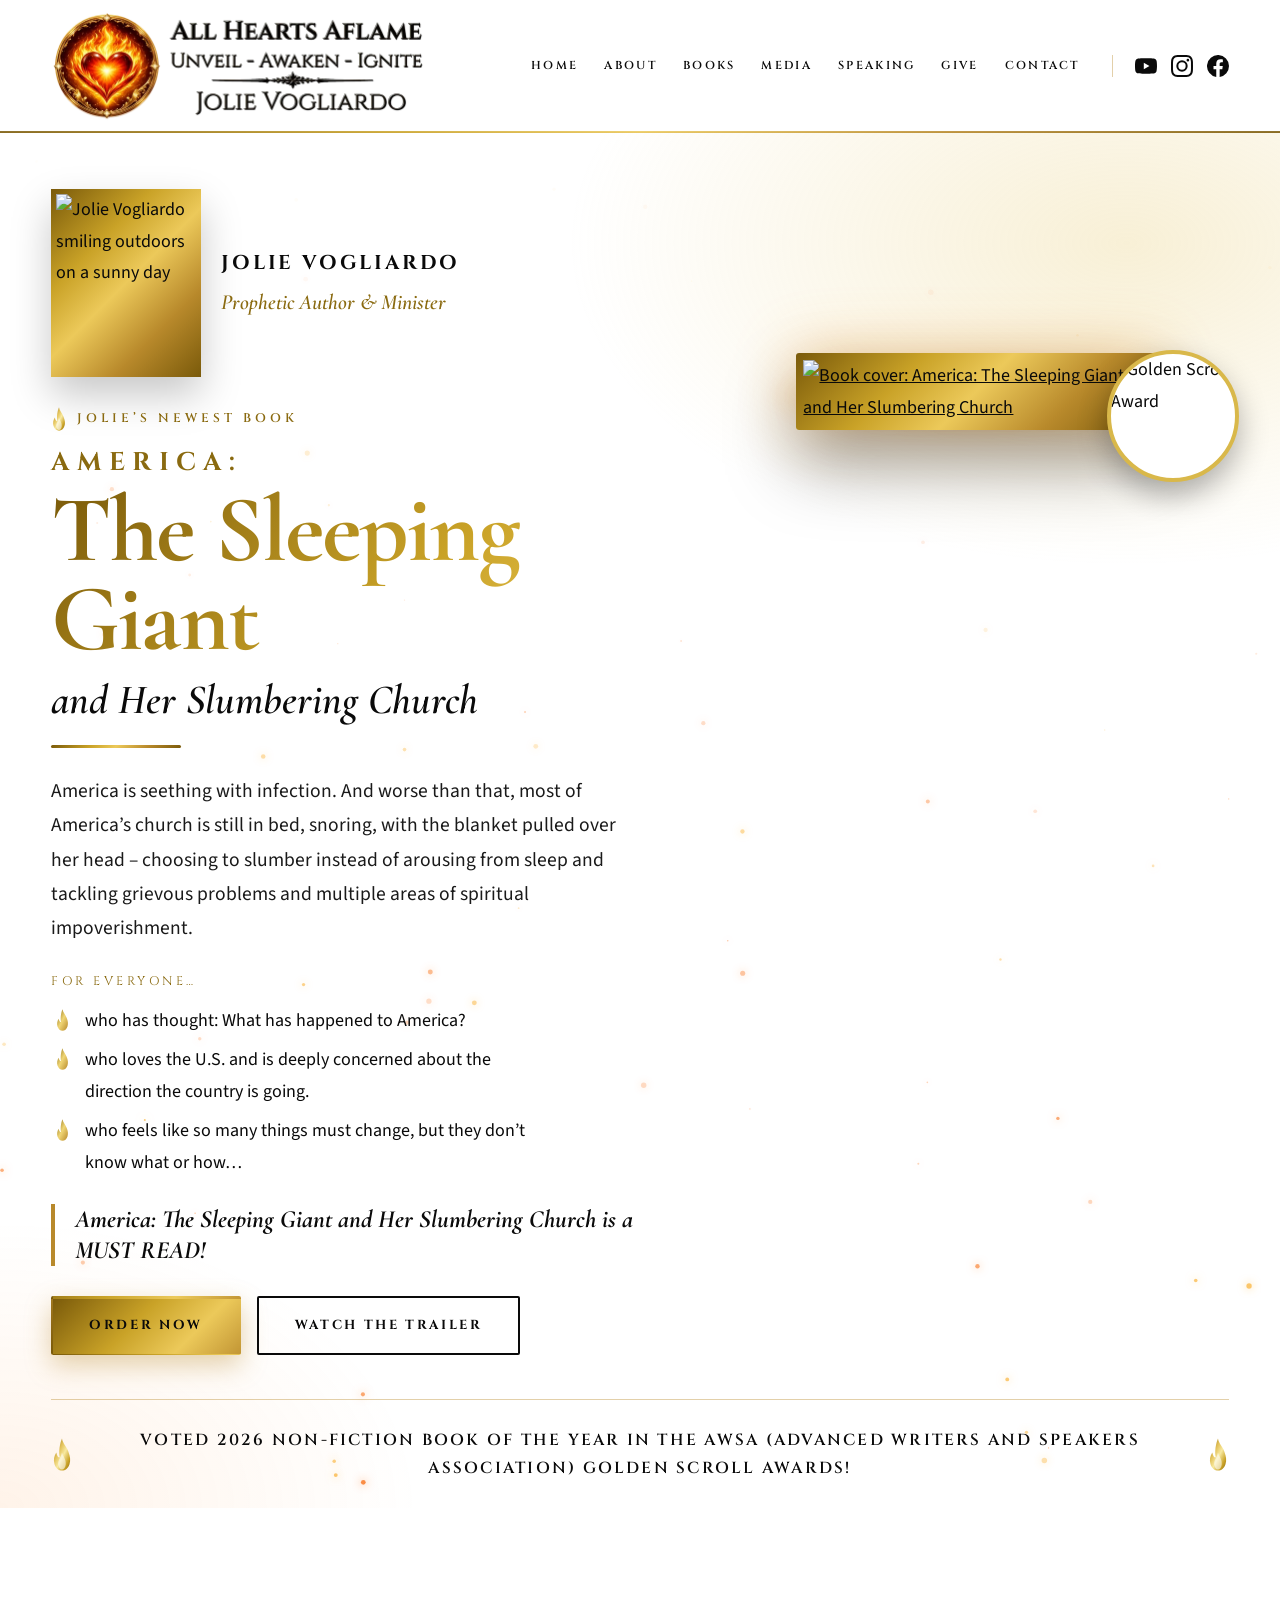
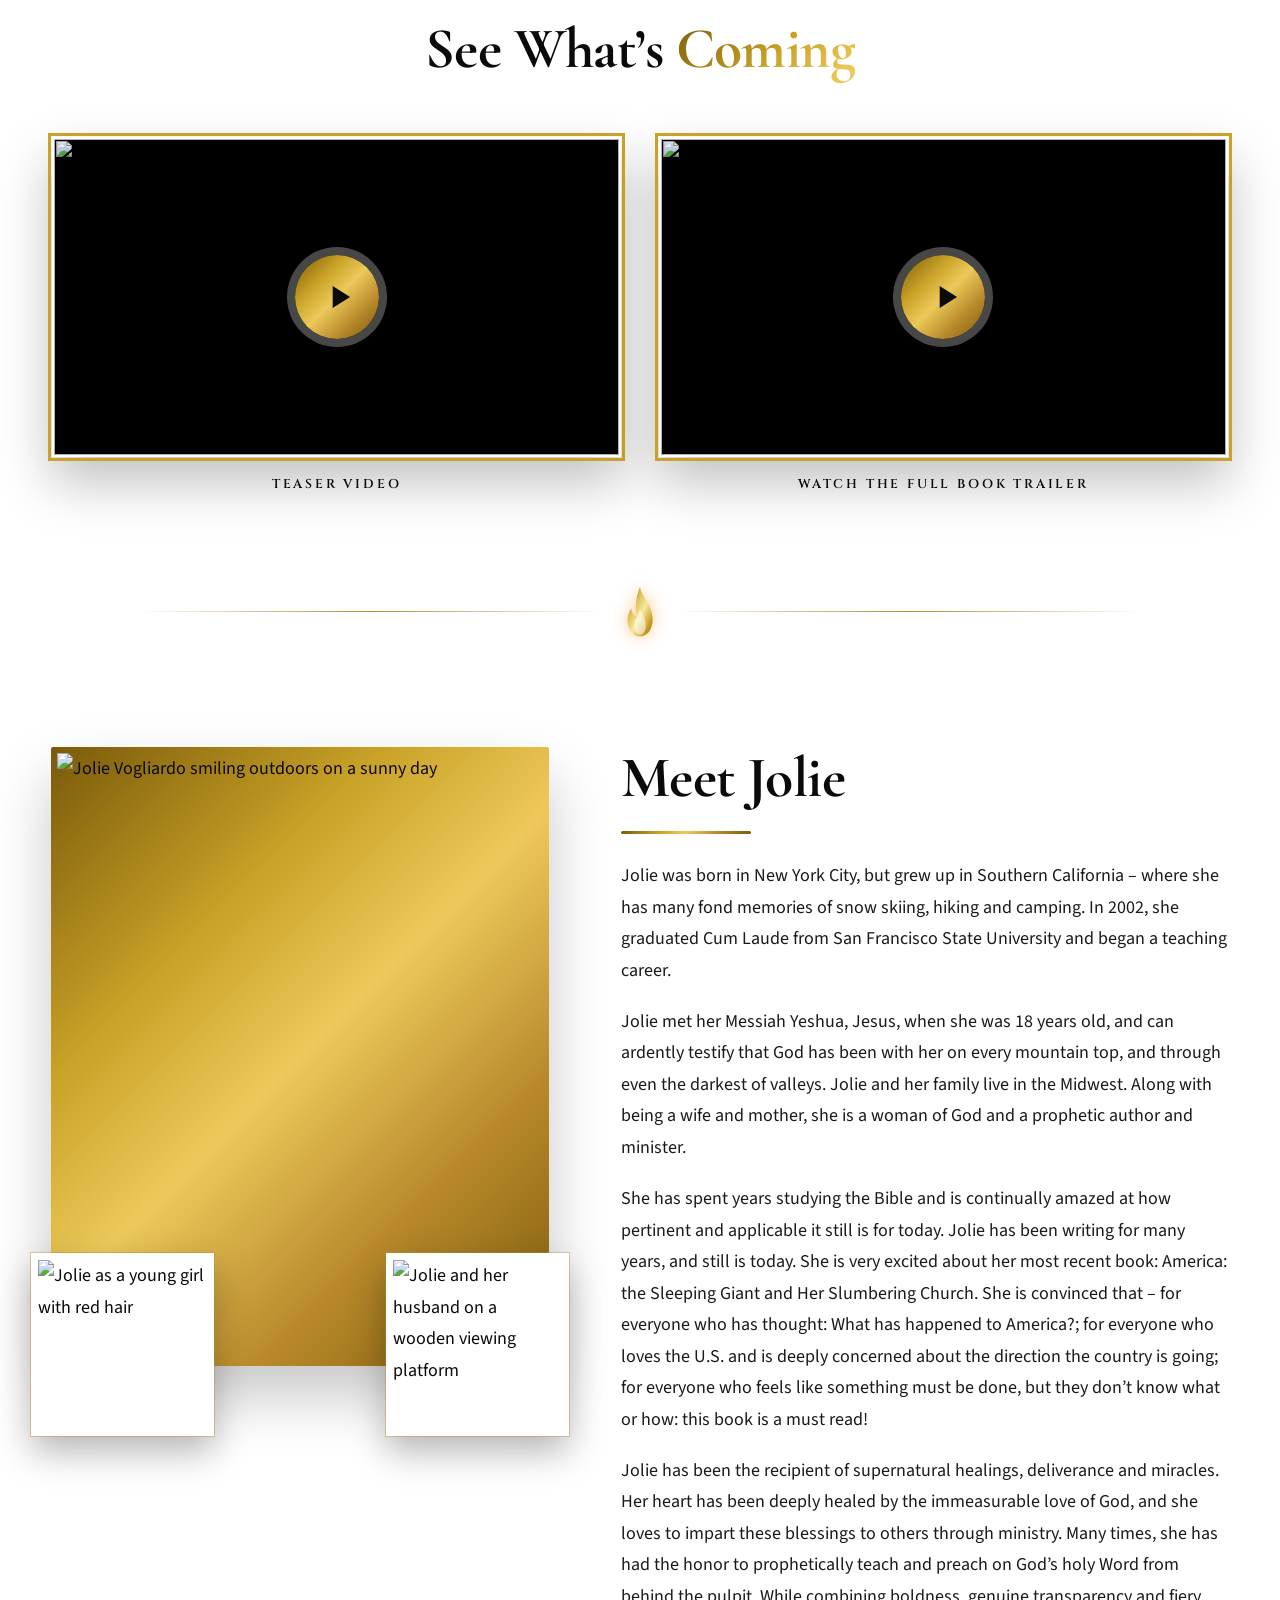
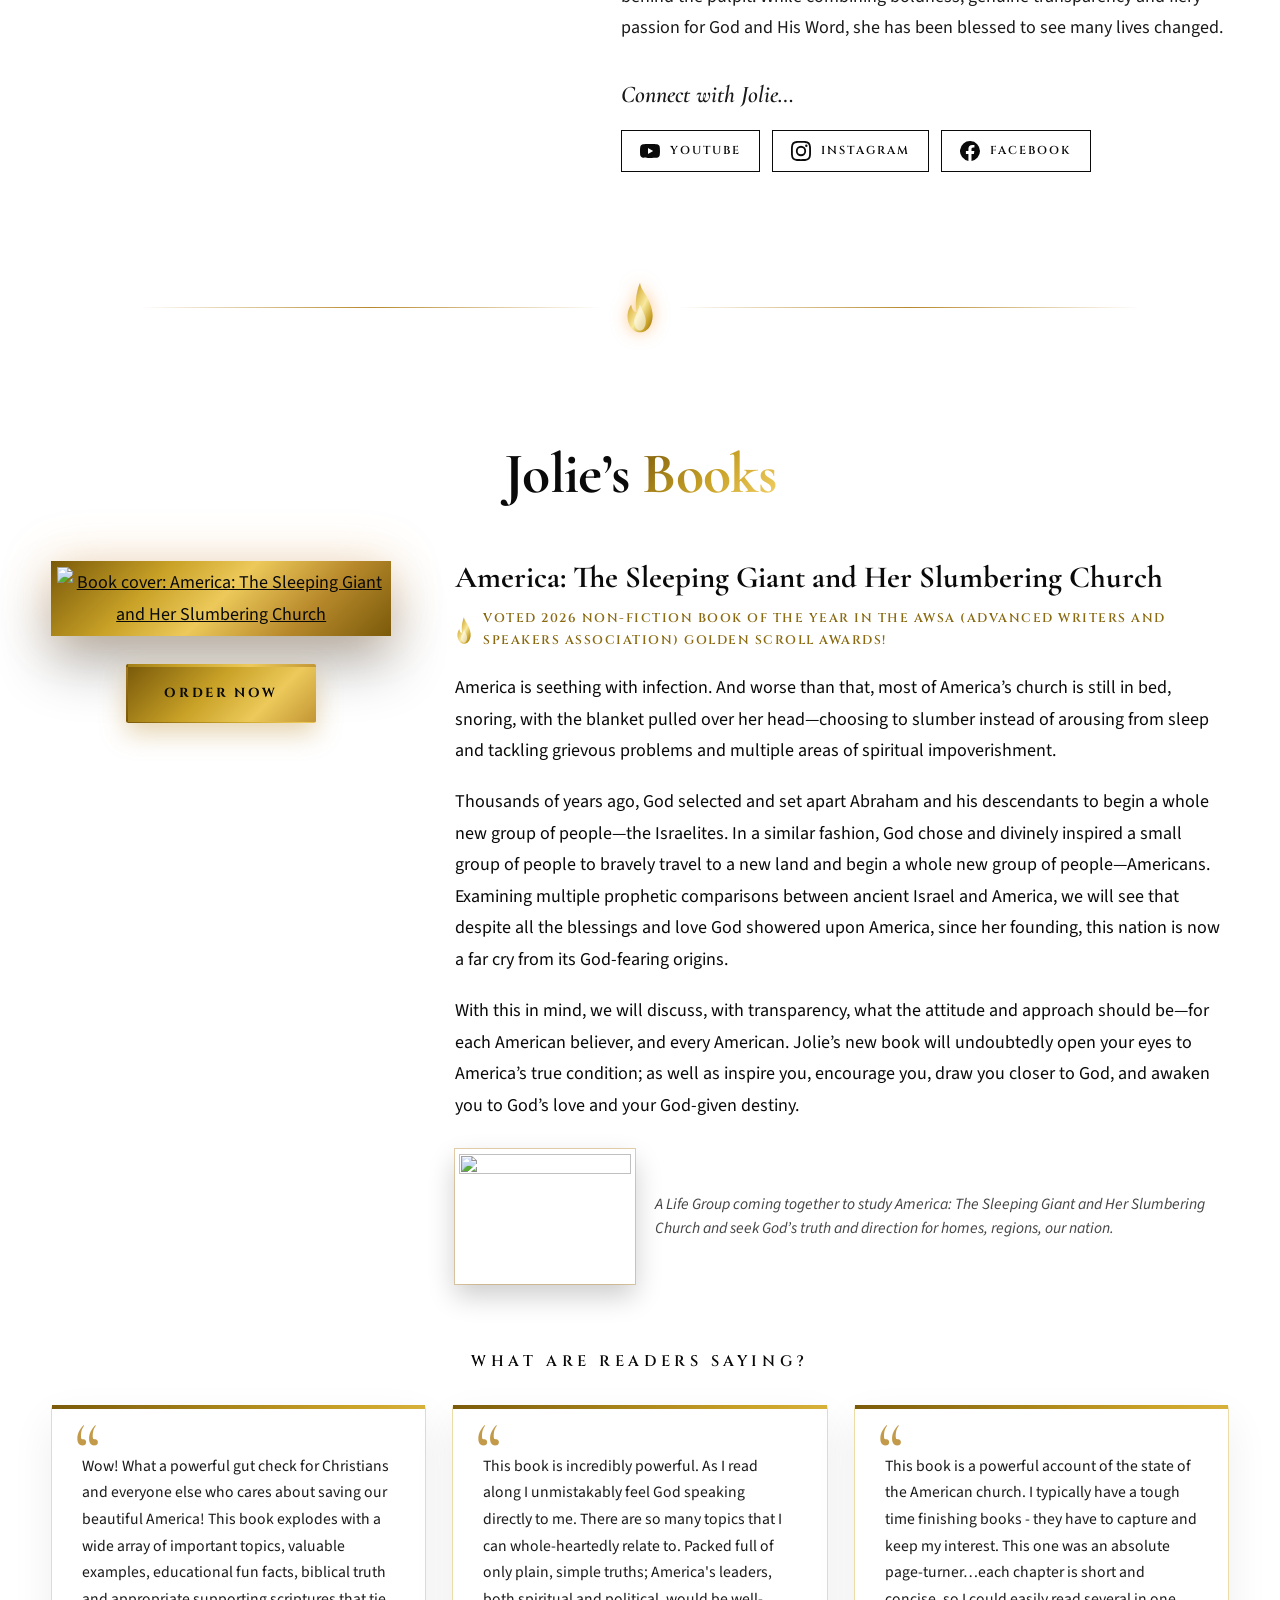
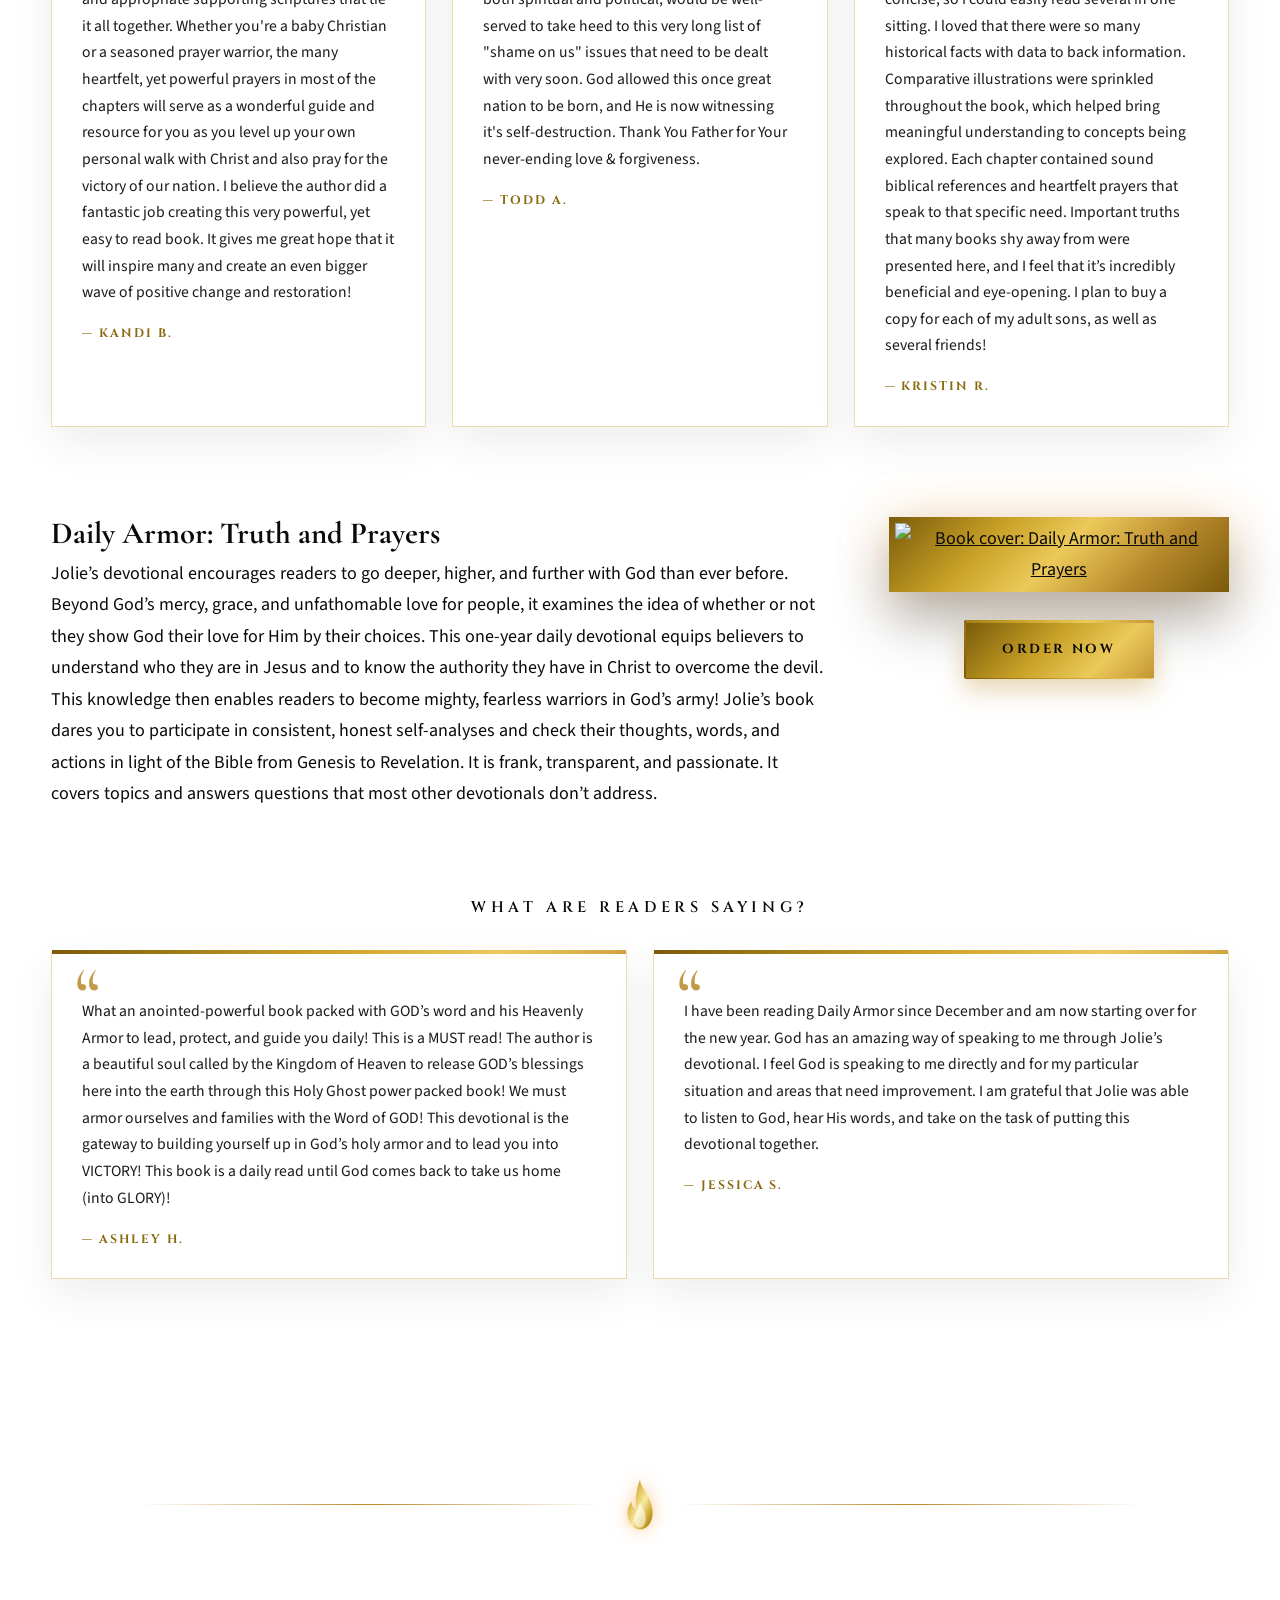
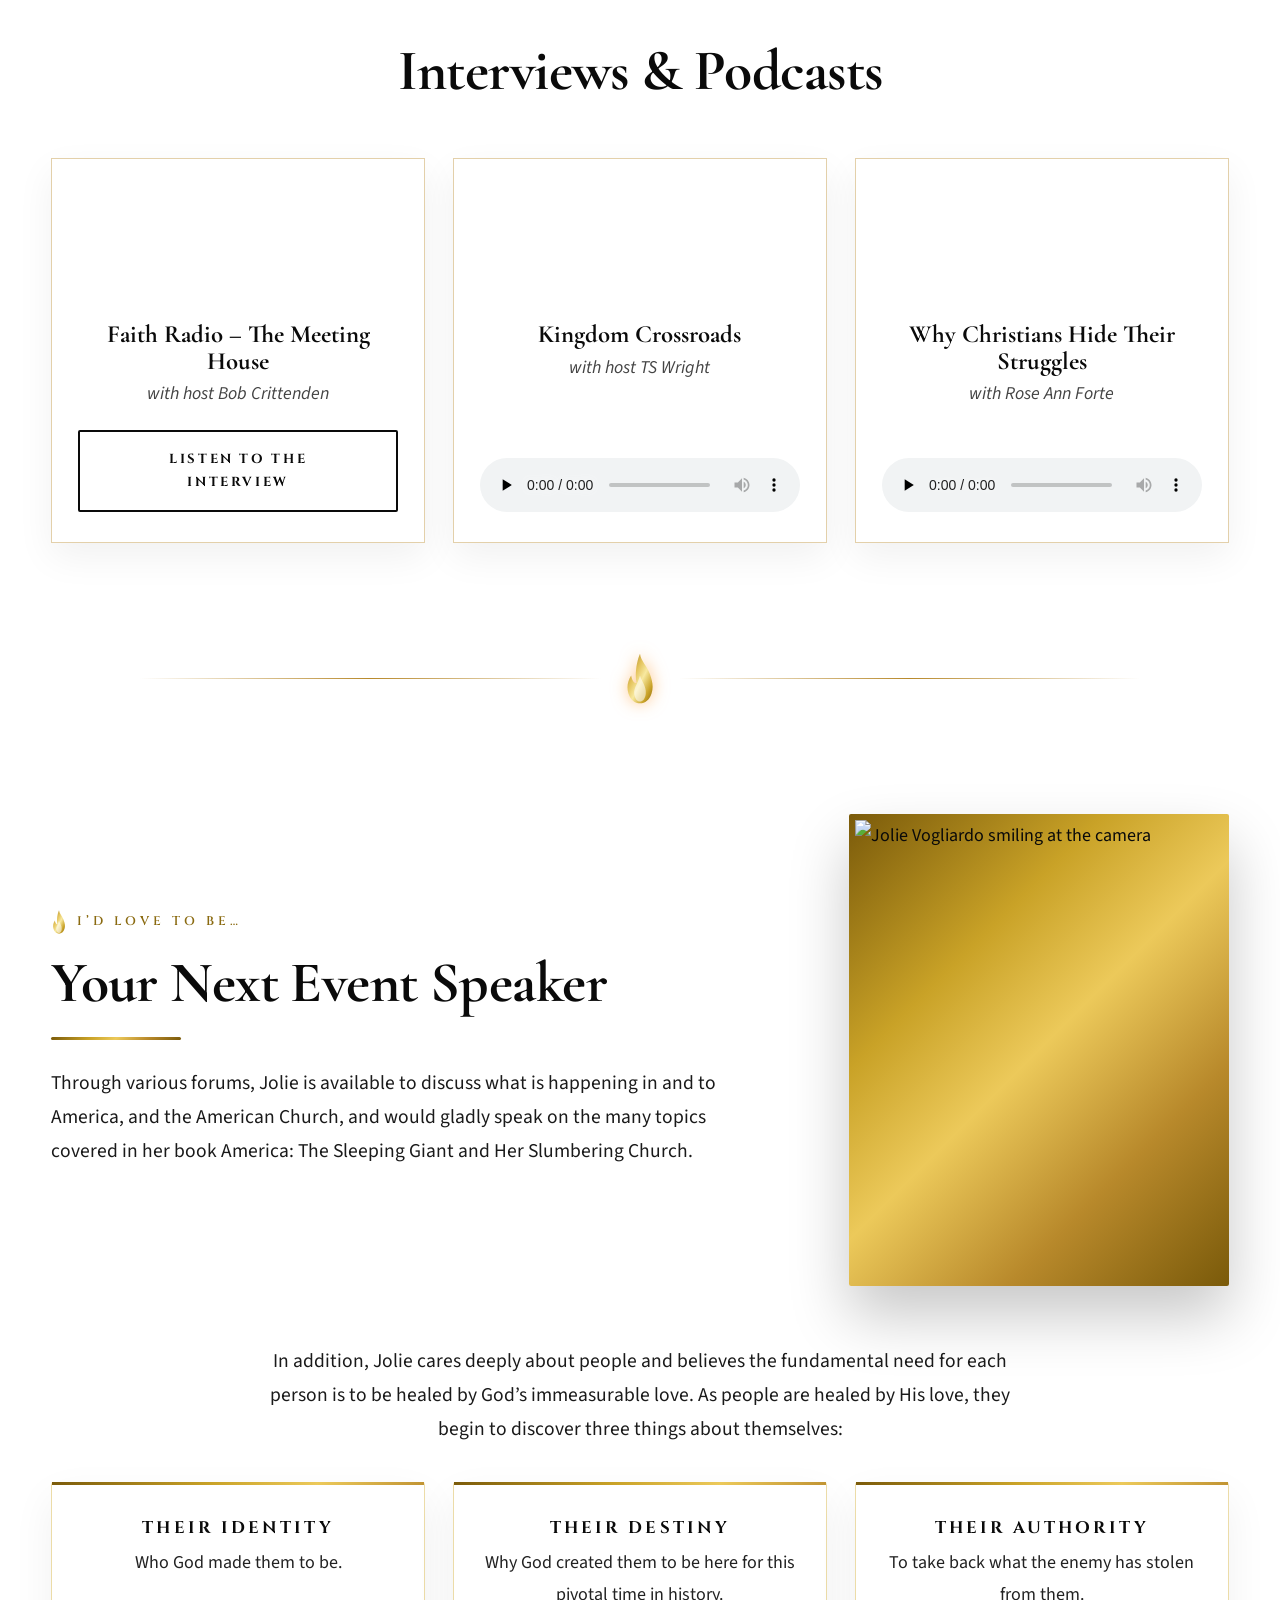
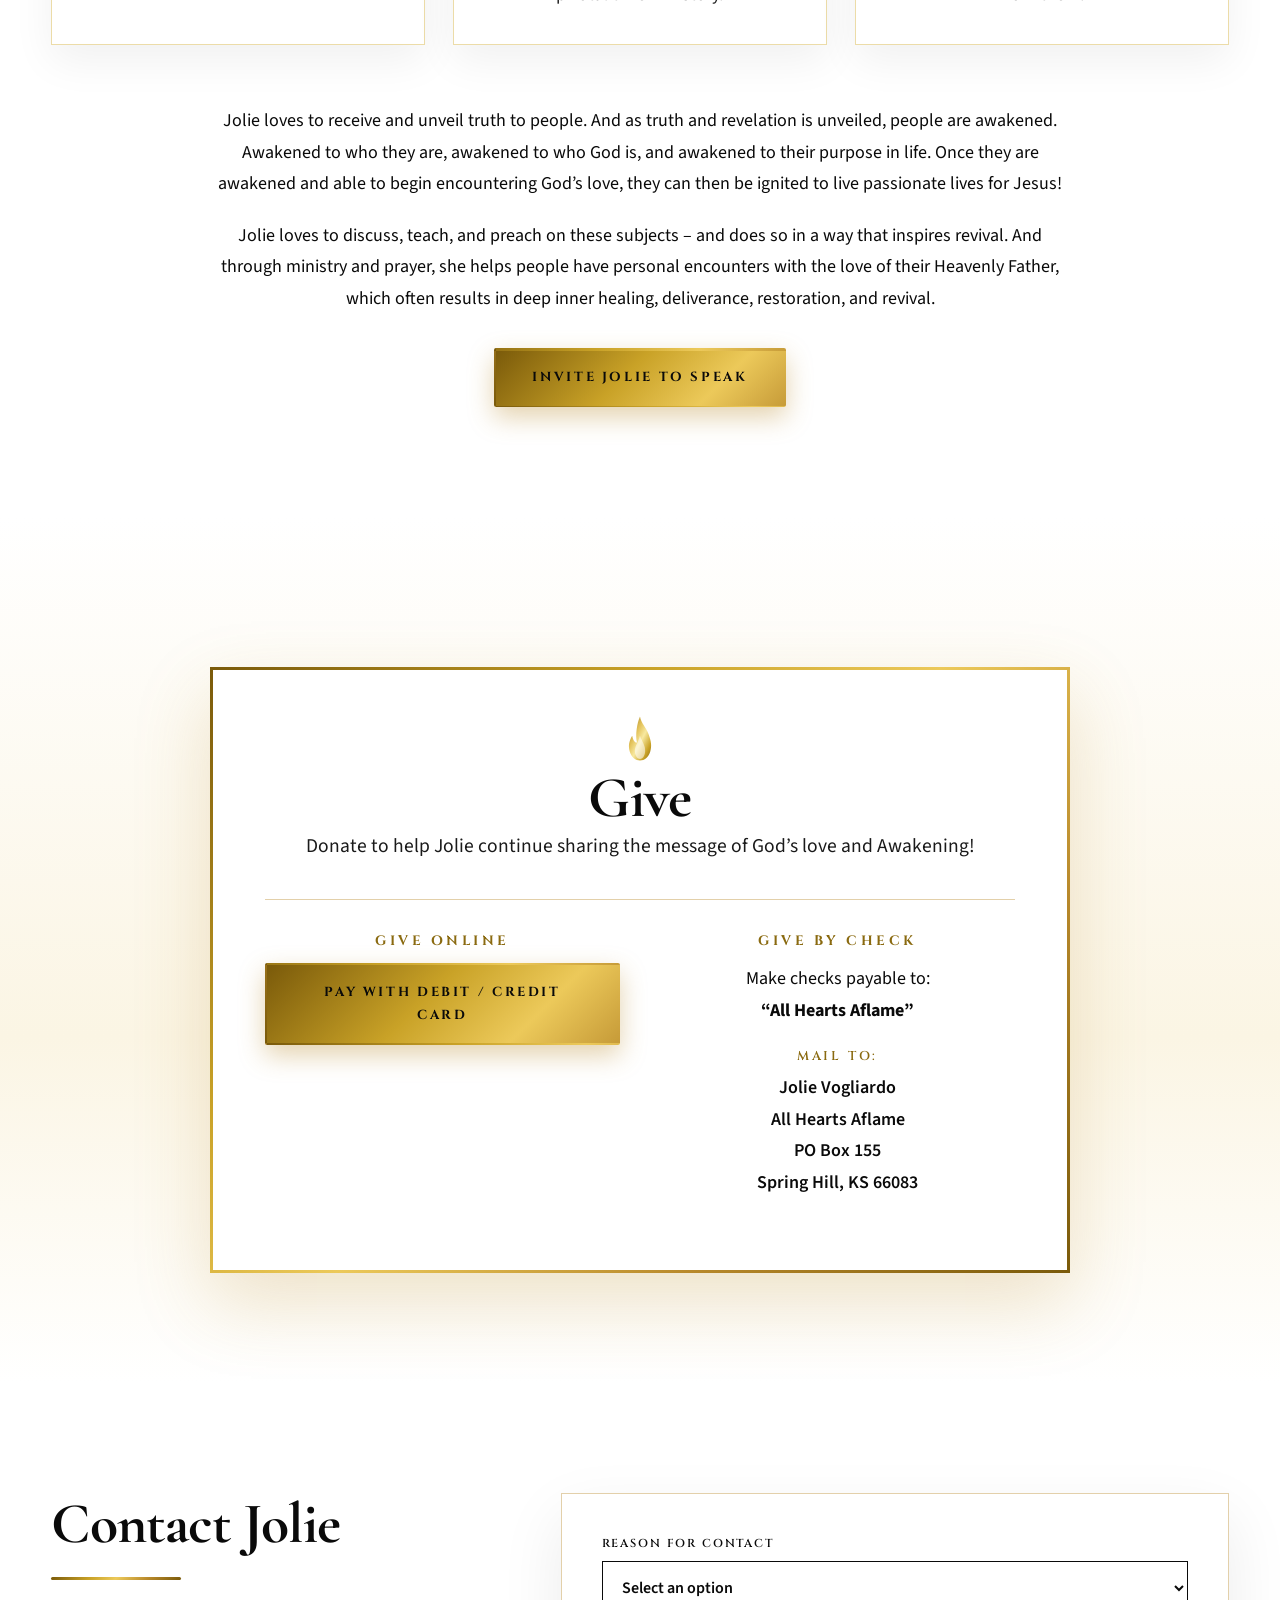
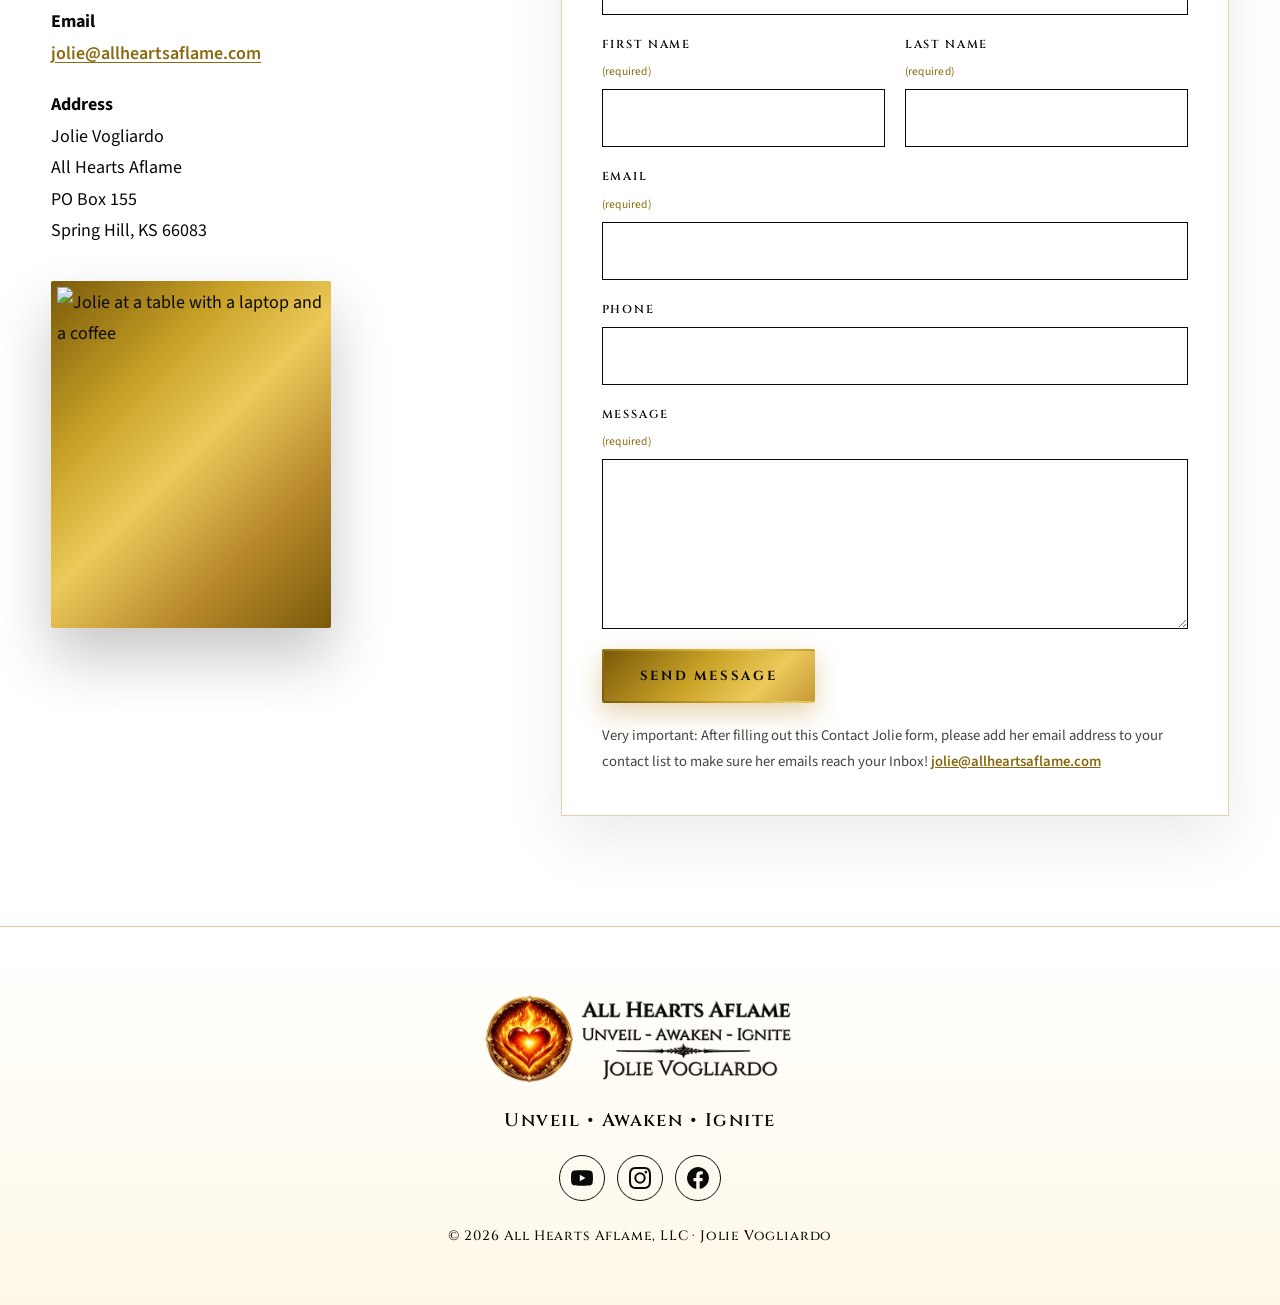
==== commit 565f41f8: "All Hearts Aflame: turn on the mailing-list popup The signup popup now shows on the home, Give and R" ====
--- a/all-hearts-aflame/index.html
+++ b/all-hearts-aflame/index.html
@@ -355,7 +355,102 @@
   </div>
 </footer>
 
-
+<div class="signup" id="signup" hidden role="dialog" aria-modal="true" aria-labelledby="signupTitle"
+     data-endpoint="https://list.robly.com/subscribe/popup" data-fields='{"a": "320f8fd6aee25bbad7927e4db4efb2dd", "c": "", "e": "false", "f": "9763b189dda6c952dc57ca377bf8c11d", "sub_lists[]": "593514"}' data-email-field="popup_form_field_tags[13735]"
+     data-delay="5" data-hide-close="1" data-hide-signup="365"
+     data-error="We couldn’t reach the mailing list just now. Please try again in a moment, or email jolie@allheartsaflame.com.">
+  <div class="signup-backdrop" data-close></div>
+  <div class="signup-card">
+    <button class="signup-x" type="button" data-close aria-label="Close">&times;</button>
+    <svg class="page-flame"><use href="#flame-gold"/></svg>
+    <div data-state="form">
+      <p class="signup-eyebrow">Prayer For The Nation</p>
+      <h2 id="signupTitle">Need Help Knowing How to Pray for Your Nation?</h2>
+      <p class="signup-sub gold-text">Sign up for a POWERFUL PRAYER!</p>
+      <form id="signupForm" novalidate>
+        <label class="sr-only" for="signupEmail">Email address</label>
+        <input id="signupEmail" type="email" placeholder="Email address" autocomplete="email" required>
+        <input class="hp" type="text" name="website" tabindex="-1" autocomplete="off" aria-hidden="true">
+        <p class="signup-error" role="alert" hidden></p>
+        <button class="btn btn-gold" type="submit">Sign Up</button>
+      </form>
+      <p class="signup-note">After you click “Sign Up,” check your inbox for a confirmation email and click the link to confirm your subscription!</p>
+    </div>
+    <div data-state="thanks" hidden>
+      <h2>Thank You!</h2>
+      <div class="gold-rule center"></div>
+      <p class="lead">Please check your inbox for a confirmation email and click the link to confirm your subscription.</p>
+      <button class="btn btn-ghost" type="button" data-close>Close</button>
+    </div>
+  </div>
+</div>
+<script>
+(function () {
+  var box = document.getElementById('signup');
+  if (!box) return;
+  var KEY = 'afa_signup_hidden_until';
+  function hiddenNow() { try { return Number(localStorage.getItem(KEY) || 0) > Date.now(); } catch (e) { return false; } }
+  function hideFor(days) { try { localStorage.setItem(KEY, String(Date.now() + days * 864e5)); } catch (e) {} }
+
+  var lastFocus = null;
+  function open() {
+    if (!box.hidden) return;
+    lastFocus = document.activeElement;
+    box.hidden = false;
+    document.body.classList.add('signup-open');
+    var email = document.getElementById('signupEmail');
+    if (email) setTimeout(function () { email.focus(); }, 60);
+  }
+  function close(days) {
+    box.hidden = true;
+    document.body.classList.remove('signup-open');
+    hideFor(days || Number(box.dataset.hideClose) || 1);
+    if (lastFocus && lastFocus.focus) lastFocus.focus();
+  }
+  box.addEventListener('click', function (e) { if (e.target.closest('[data-close]')) close(); });
+  document.addEventListener('keydown', function (e) { if (e.key === 'Escape' && !box.hidden) close(); });
+  // keep keyboard focus inside the dialog while it is open
+  box.addEventListener('keydown', function (e) {
+    if (e.key !== 'Tab') return;
+    var f = box.querySelectorAll('button:not([hidden]), input:not(.hp):not([hidden])');
+    f = Array.prototype.filter.call(f, function (n) { return n.offsetParent !== null; });
+    if (!f.length) return;
+    var first = f[0], last = f[f.length - 1];
+    if (e.shiftKey && document.activeElement === first) { e.preventDefault(); last.focus(); }
+    else if (!e.shiftKey && document.activeElement === last) { e.preventDefault(); first.focus(); }
+  });
+
+  var form = document.getElementById('signupForm');
+  var err = box.querySelector('.signup-error');
+  function showError(msg) { err.textContent = msg; err.hidden = false; }
+  form.addEventListener('submit', function (e) {
+    e.preventDefault();
+    err.hidden = true;
+    var email = document.getElementById('signupEmail').value.trim();
+    if (!/^[^\s@]+@[^\s@]+\.[^\s@]{2,}$/.test(email)) { showError('That does not appear to be a valid email address.'); return; }
+    var done = function () {
+      hideFor(Number(box.dataset.hideSignup) || 365);
+      box.querySelector('[data-state="form"]').hidden = true;
+      box.querySelector('[data-state="thanks"]').hidden = false;
+    };
+    // a bot filled the hidden field: look successful, send nothing
+    if (form.elements.website.value) { done(); return; }
+    var body = new URLSearchParams(), fields = {};
+    try { fields = JSON.parse(box.dataset.fields); } catch (x) {}
+    Object.keys(fields).forEach(function (k) { body.append(k, fields[k]); });
+    body.append(box.dataset.emailField, email);
+    var btn = form.querySelector('button[type="submit"]');
+    btn.disabled = true;
+    // Robly answers without CORS headers, so the reply is unreadable (no-cors); a sent request counts as success
+    fetch(box.dataset.endpoint, { method: 'POST', mode: 'no-cors', body: body })
+      .then(done)
+      .catch(function () { showError(box.dataset.error); })
+      .then(function () { btn.disabled = false; });
+  });
+
+  if (!hiddenNow()) setTimeout(open, (Number(box.dataset.delay) || 0) * 1000);
+})();
+</script>
 <script>
 (function () {
   var doc = document;
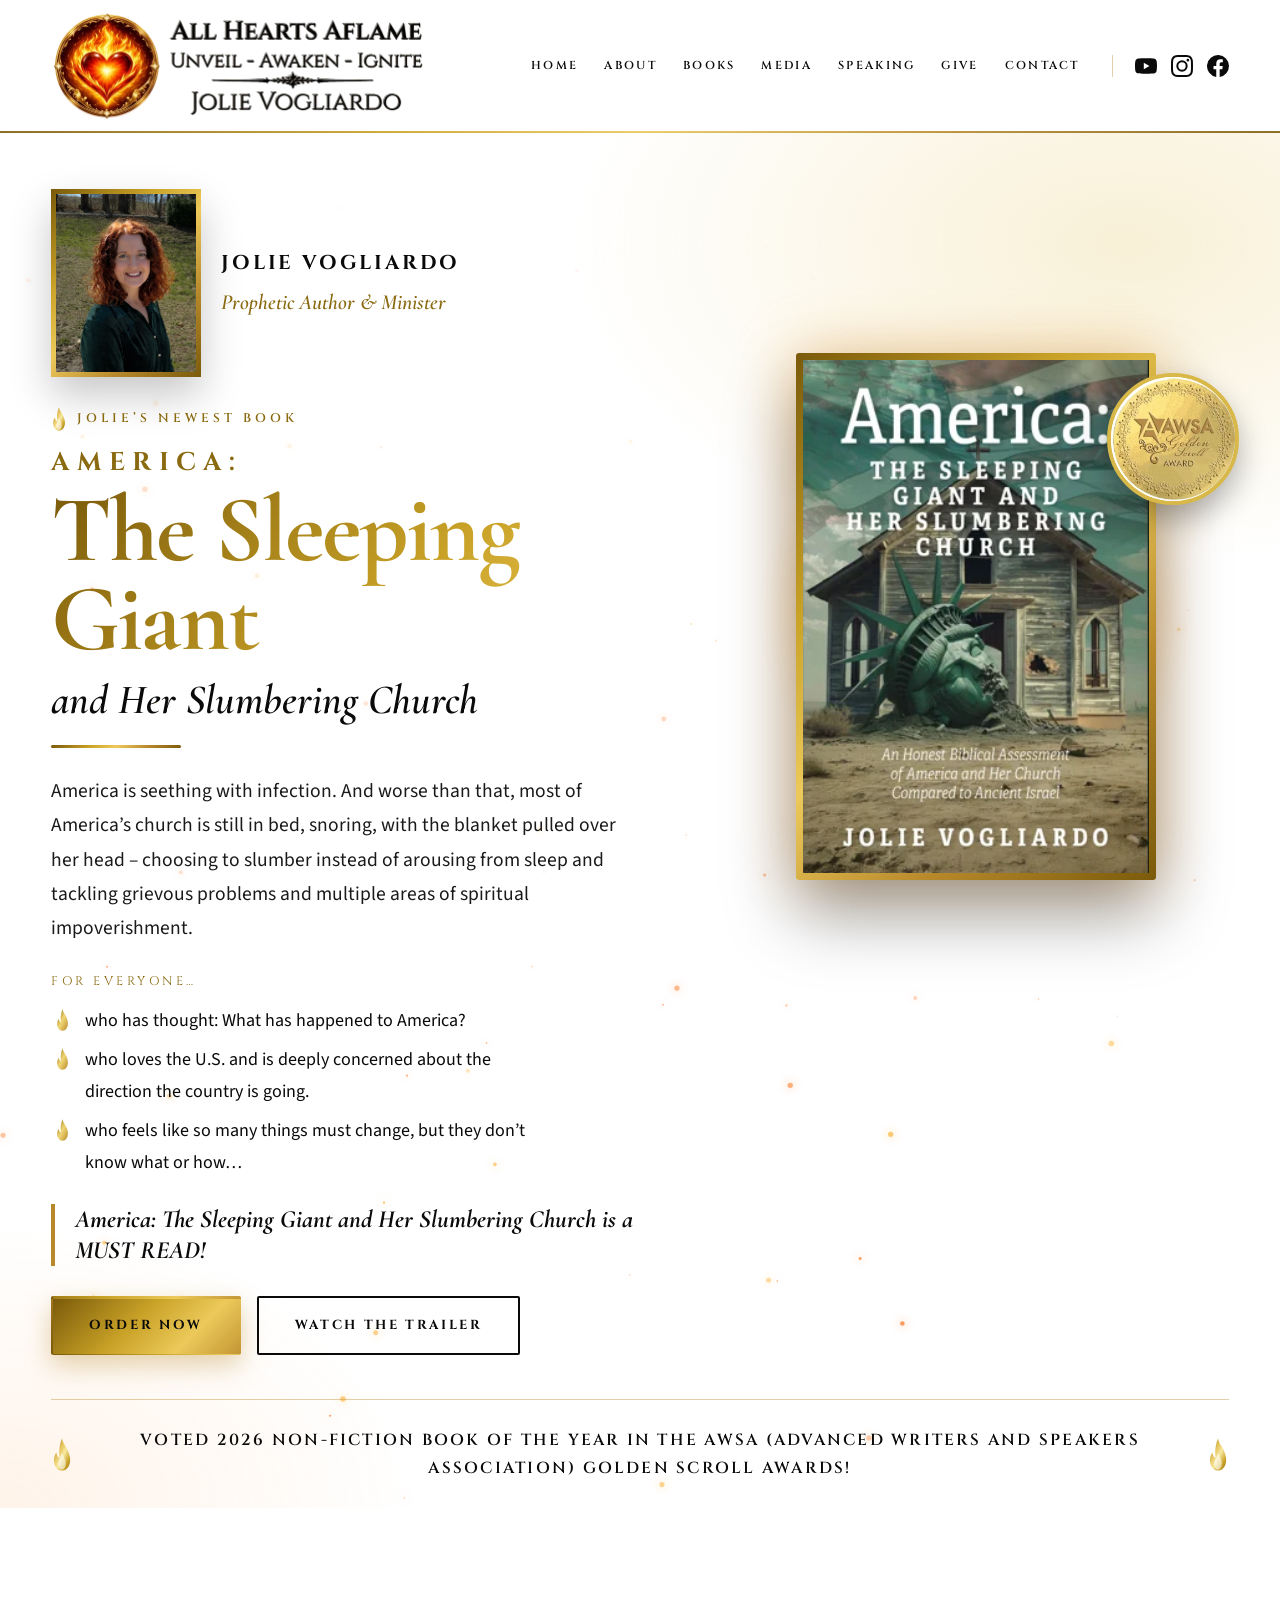
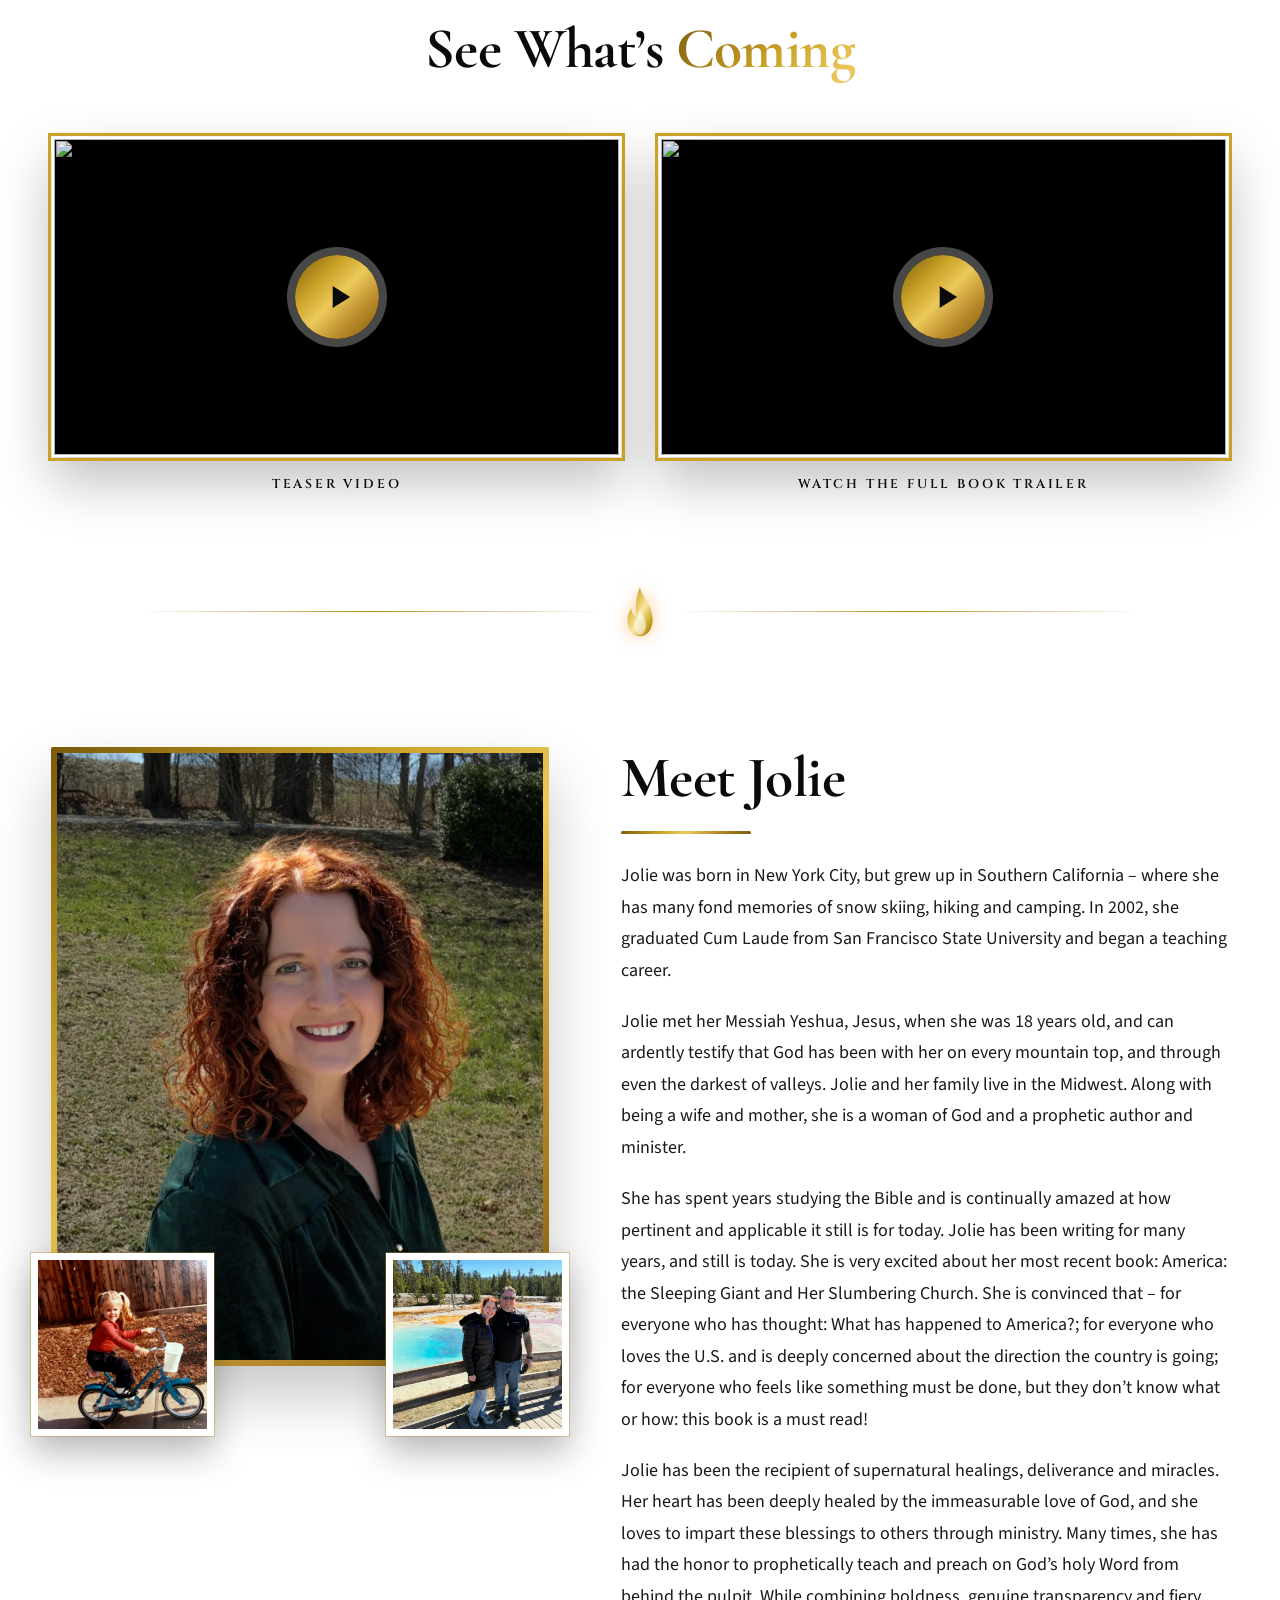
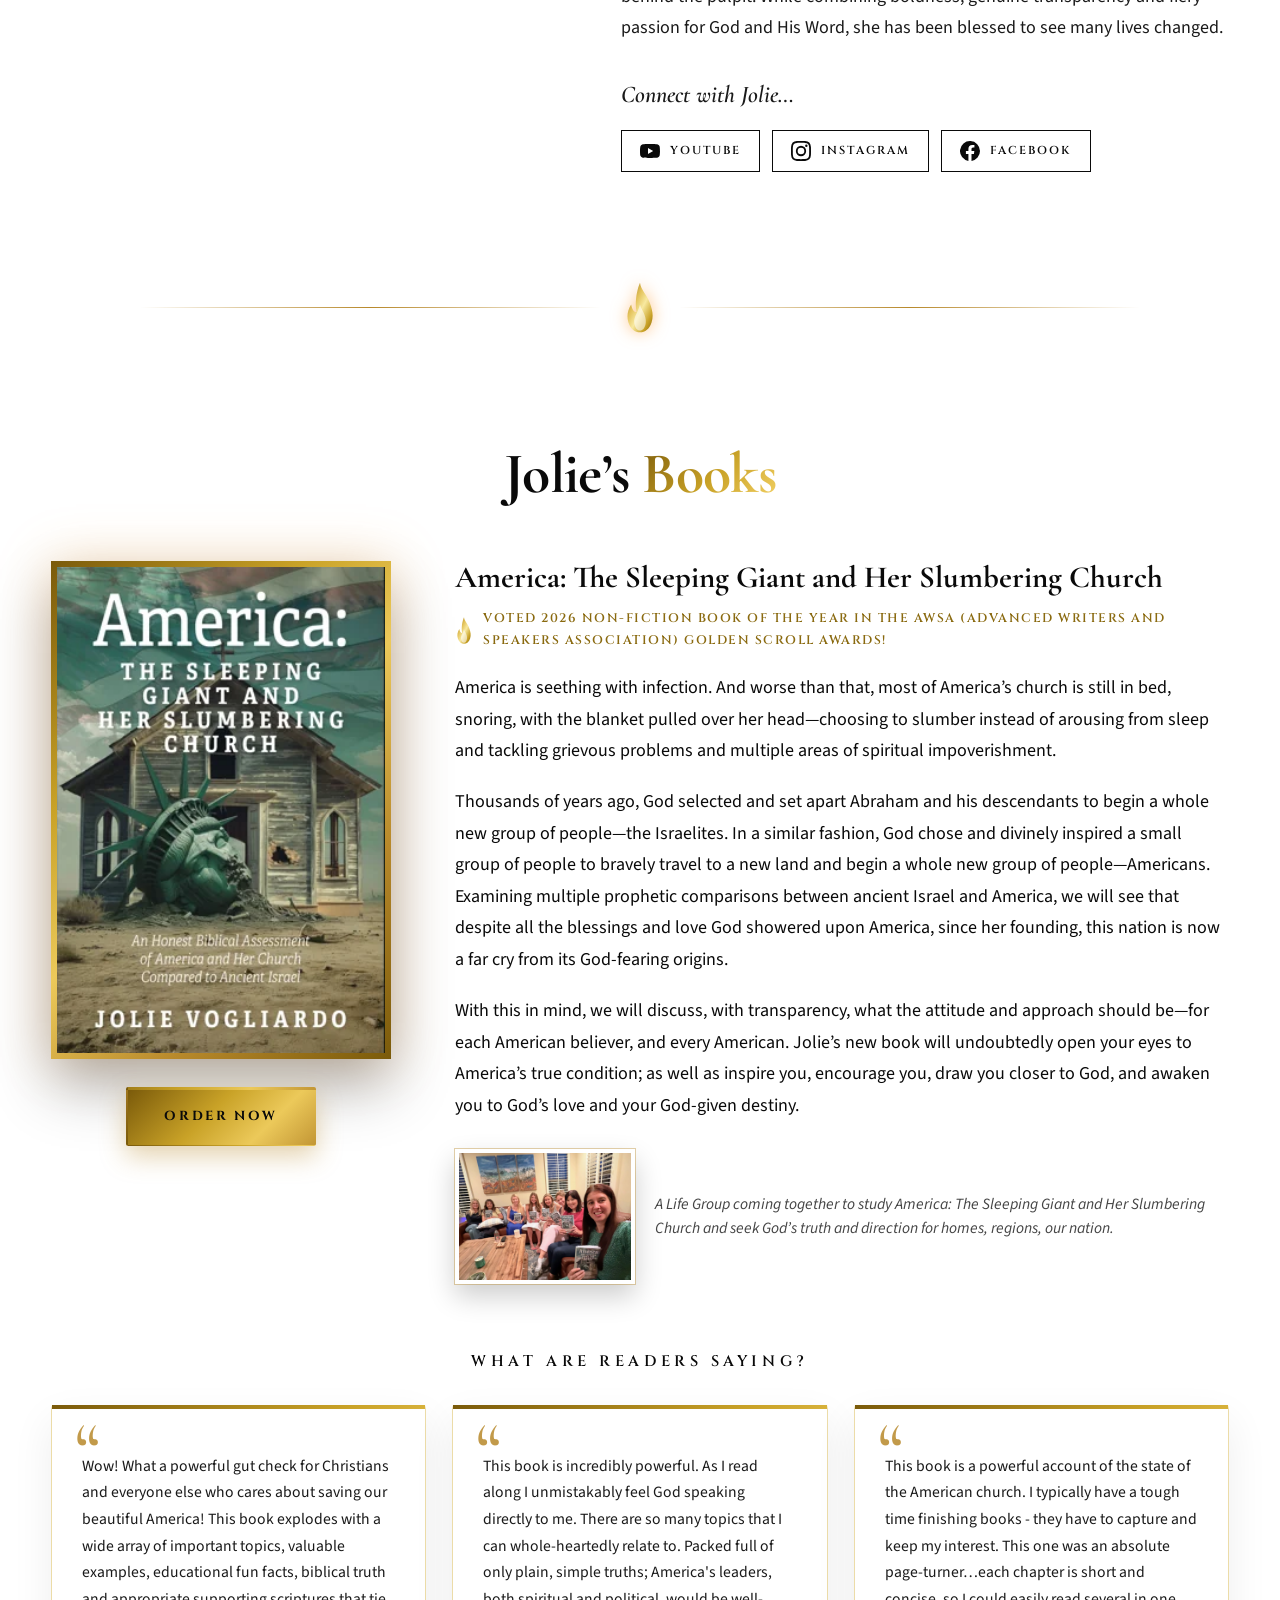
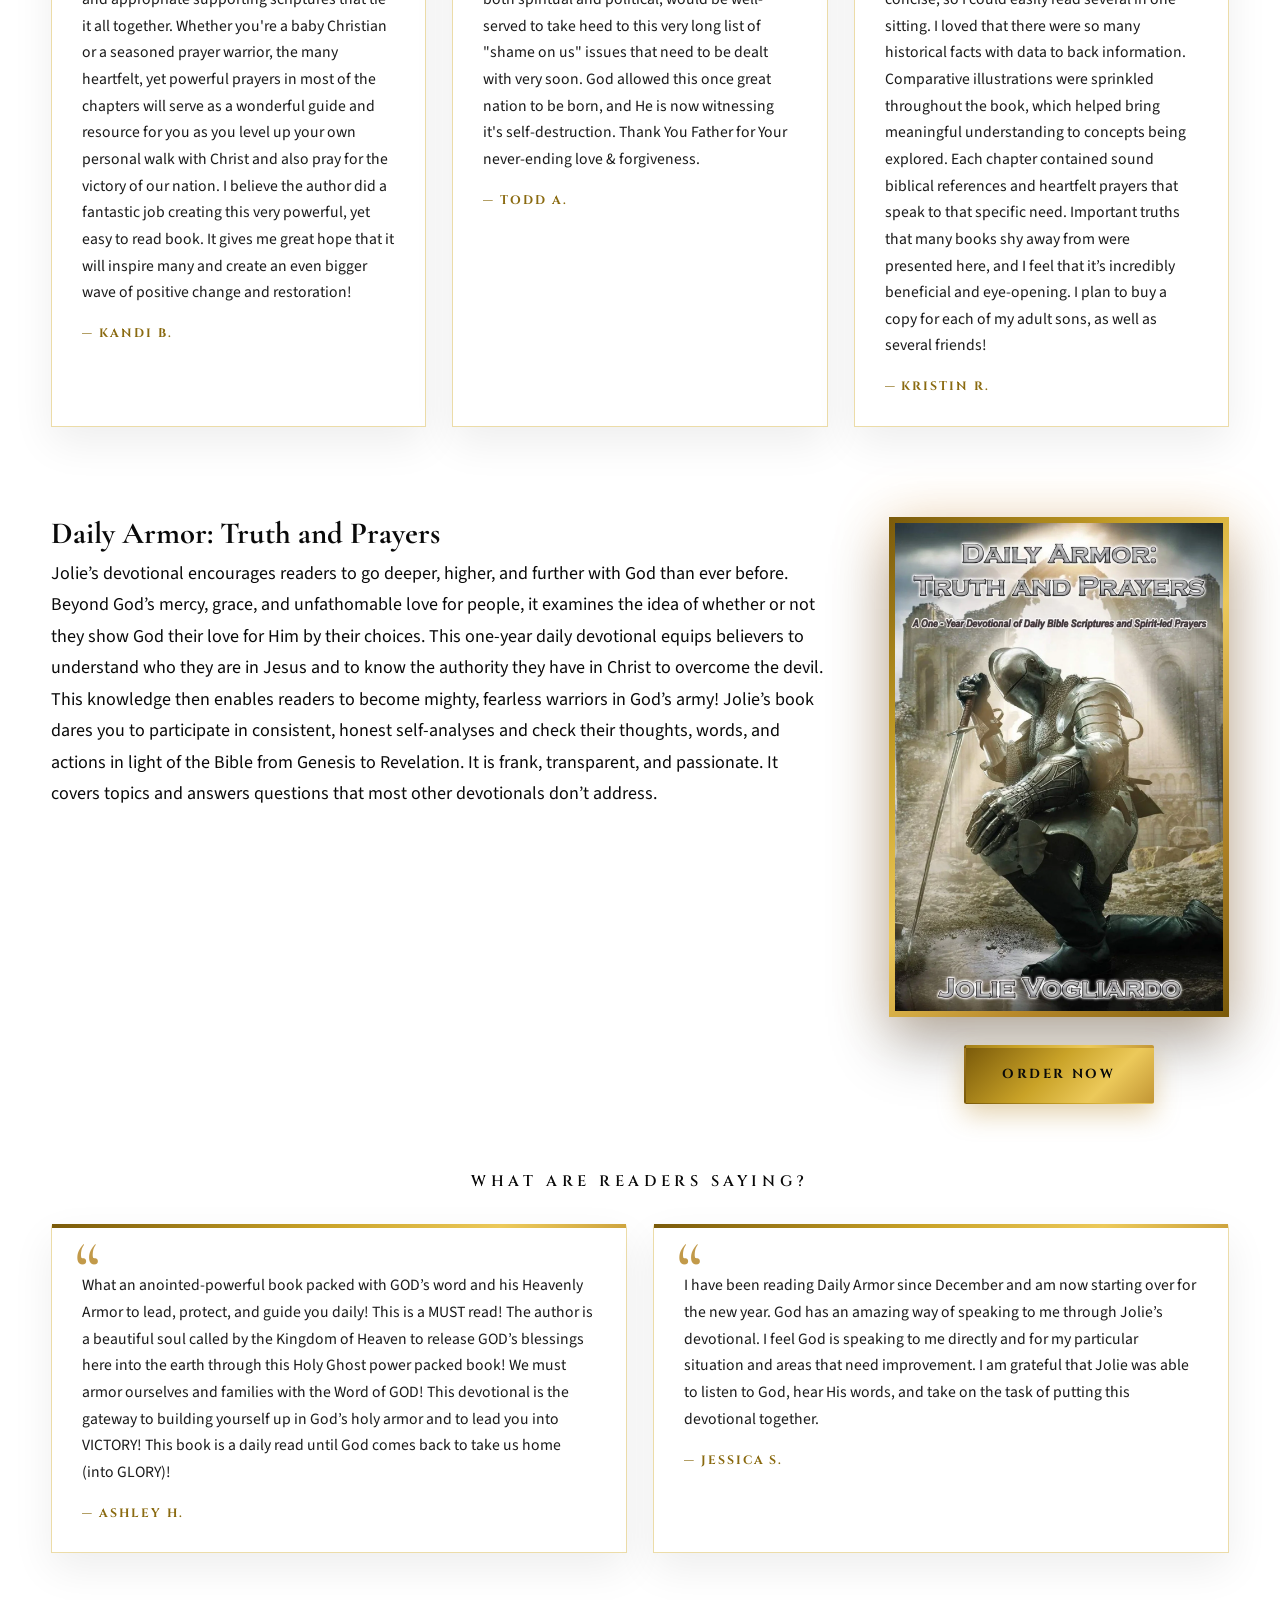
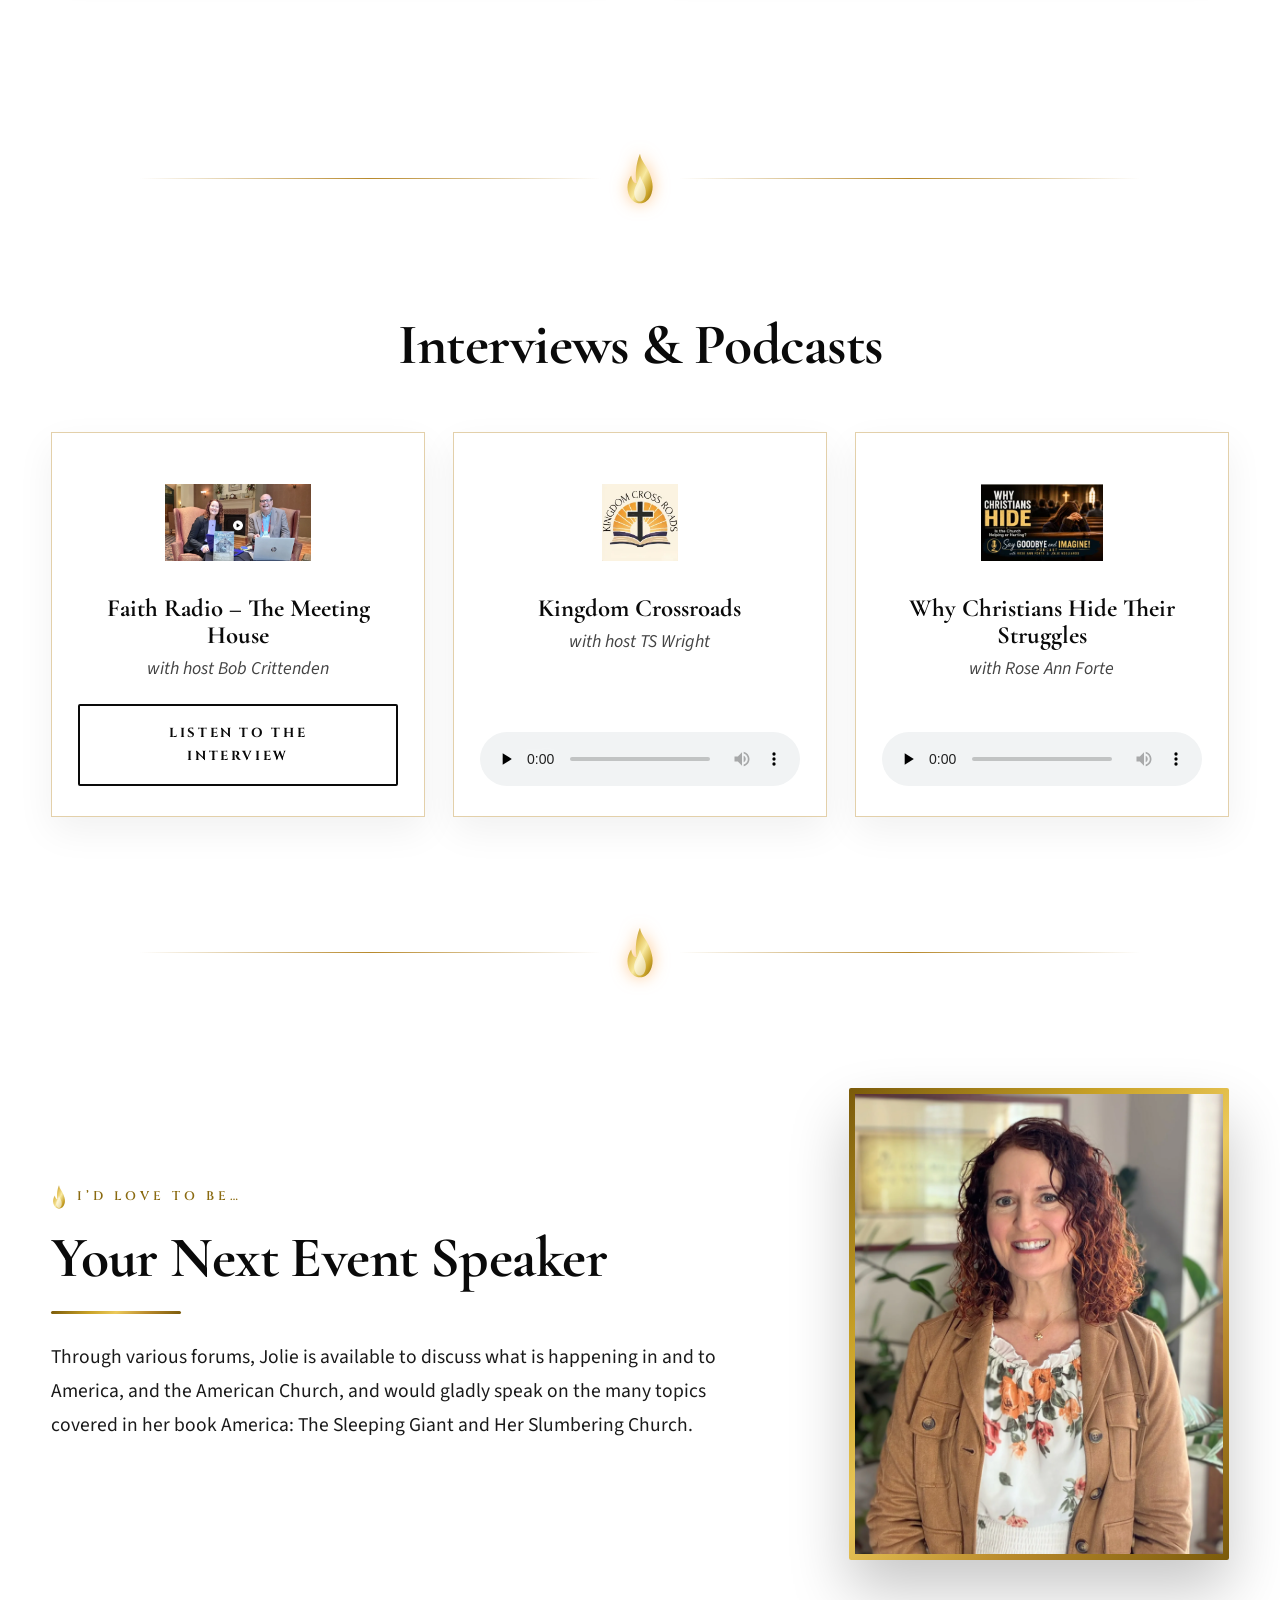
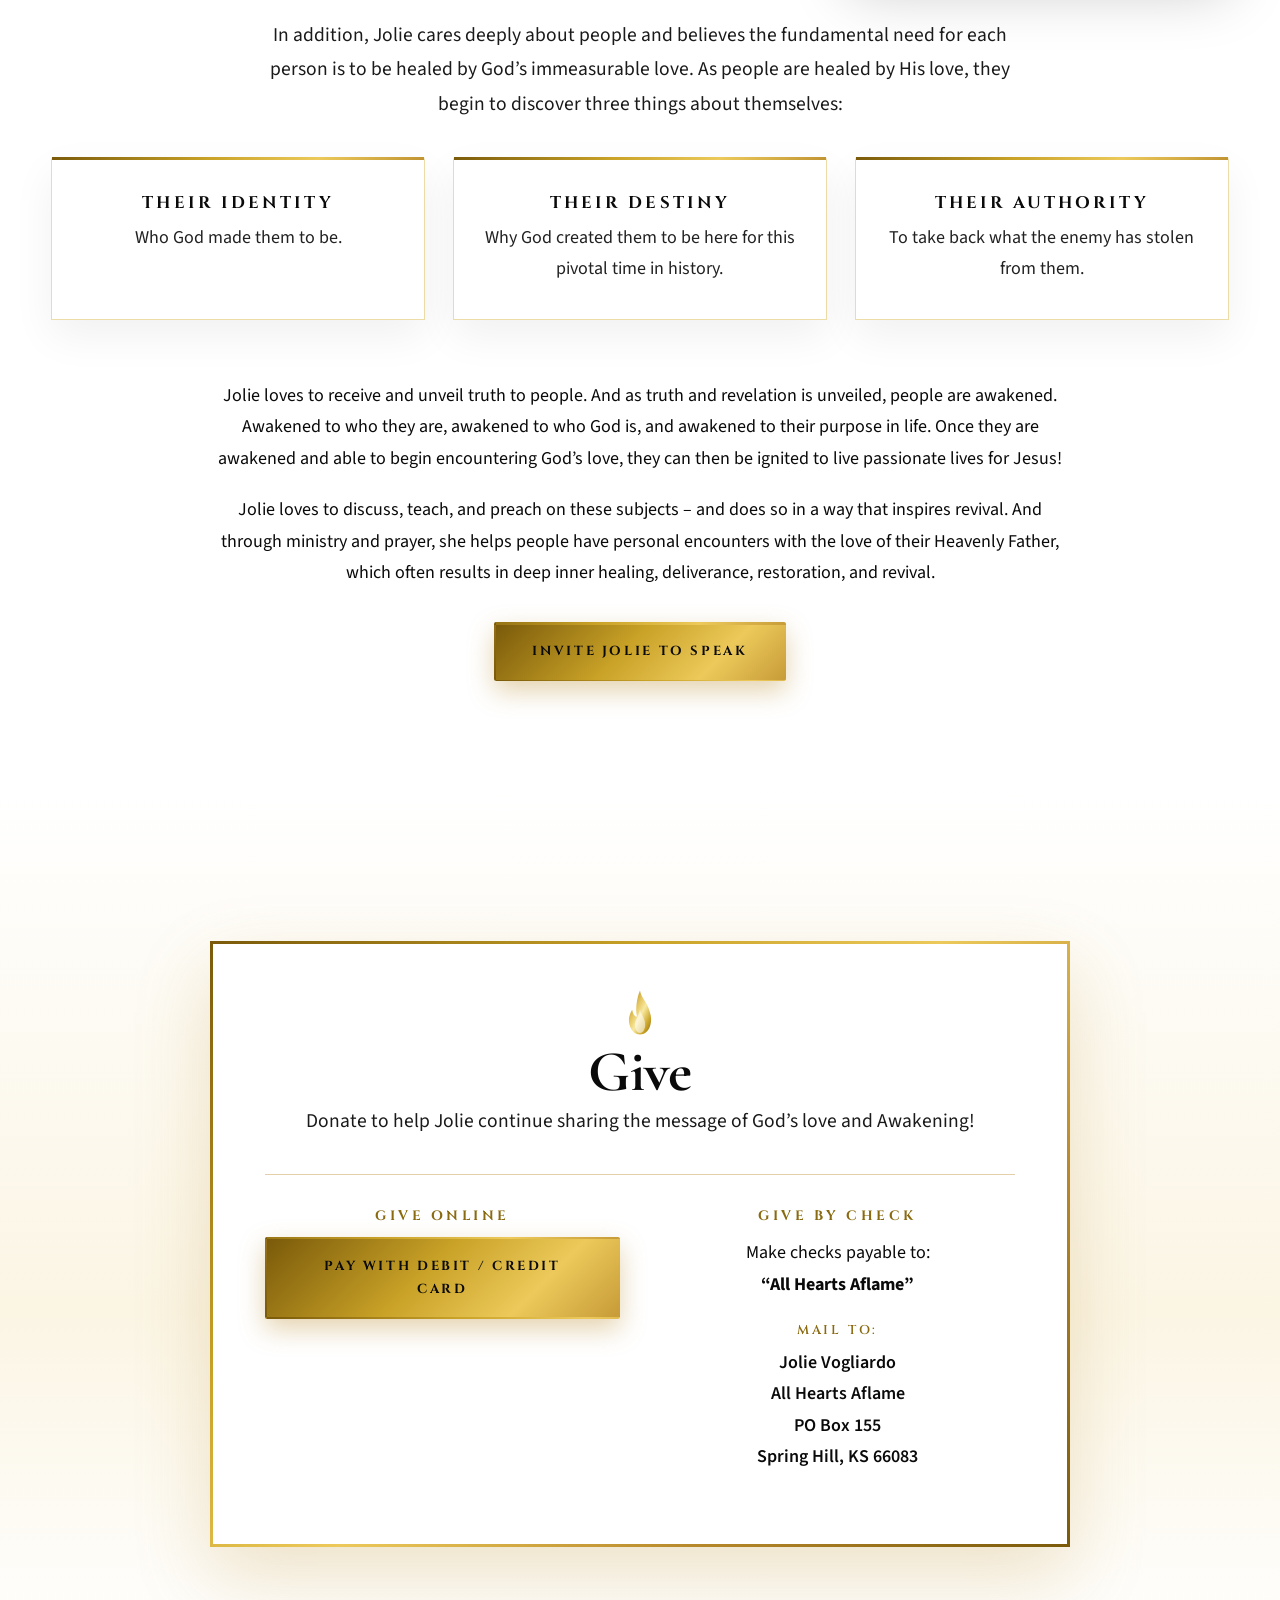
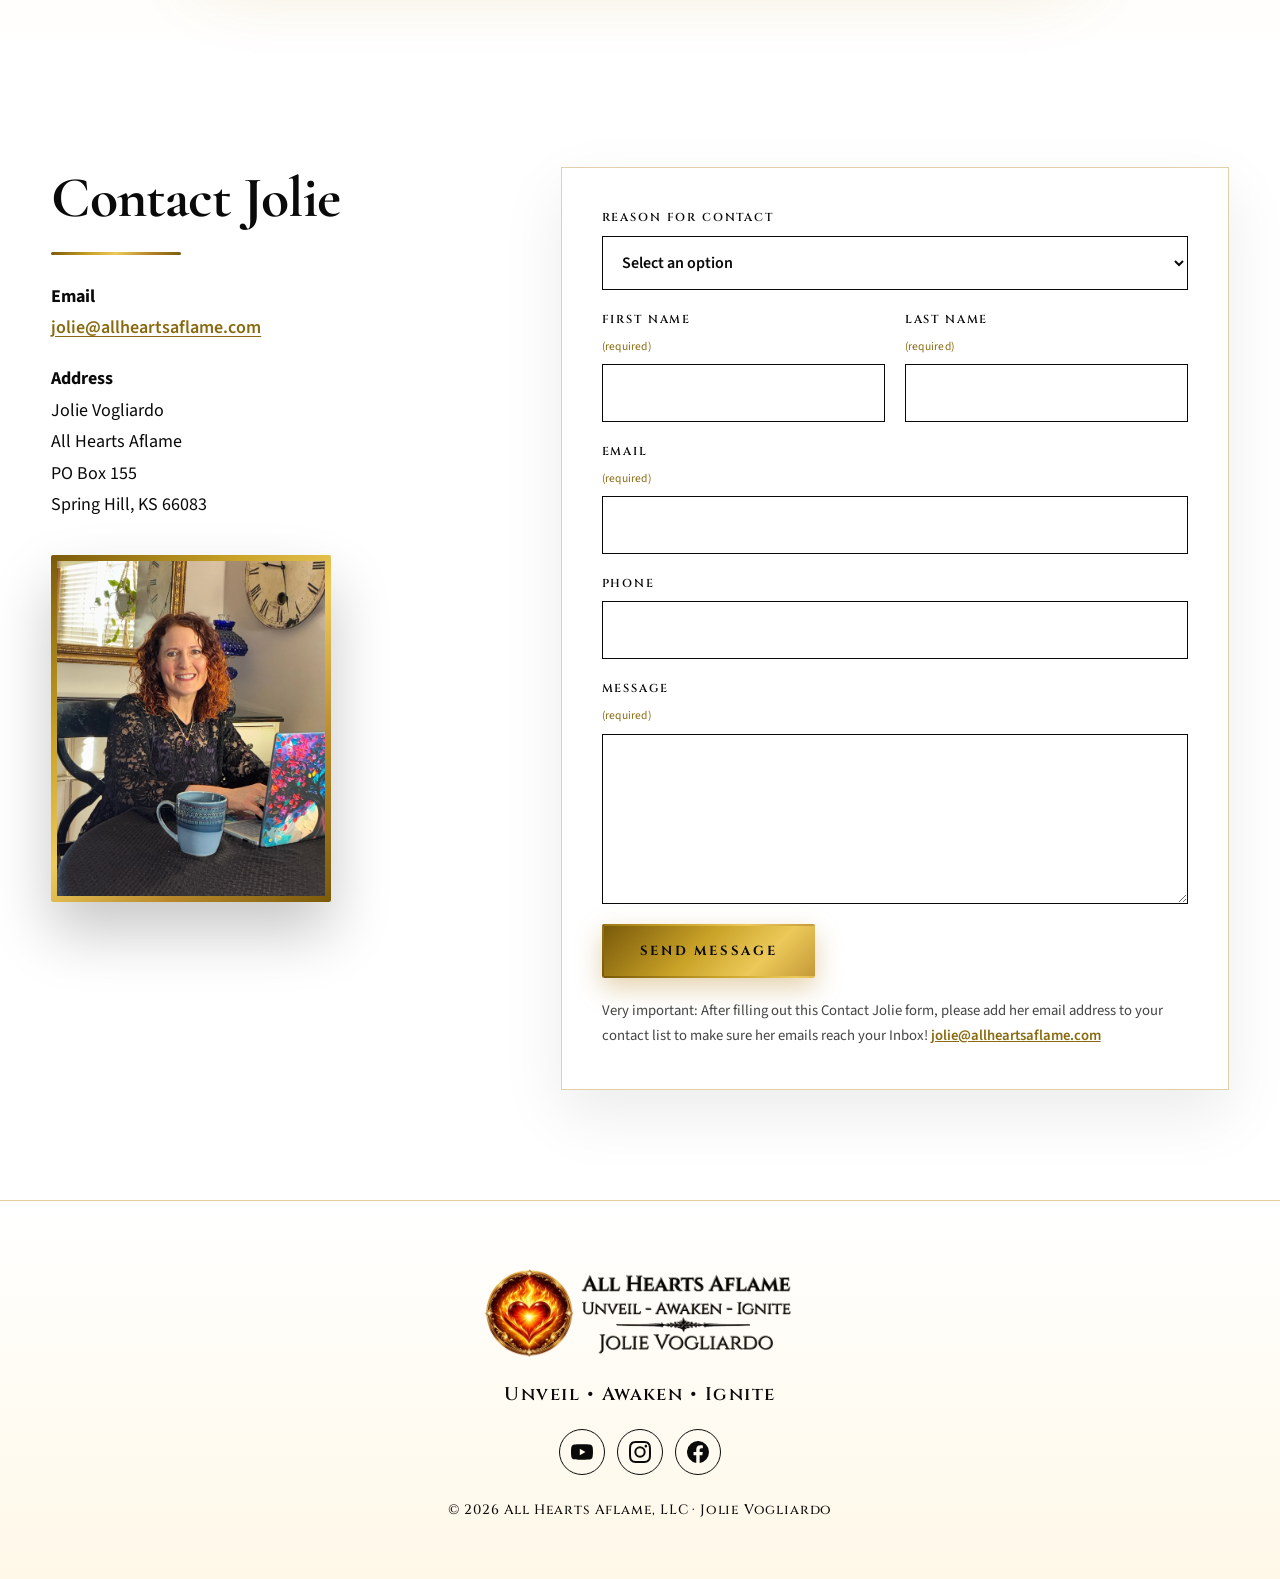
==== commit dd1db61f: "All Hearts Aflame: host every file and image on the site itself Copies the four PDFs and two intervi" ====
--- a/all-hearts-aflame/index.html
+++ b/all-hearts-aflame/index.html
@@ -7,7 +7,7 @@
 <meta name="description" content="Jolie Vogliardo is a prophetic author, speaker and minister. Her newest book, America: The Sleeping Giant and Her Slumbering Church, was voted 2026 Non-Fiction Book of the Year in the AWSA Golden Scroll Awards.">
 <meta property="og:title" content="Jolie Vogliardo | All Hearts Aflame">
 <meta property="og:description" content="Jolie Vogliardo is a prophetic author, speaker and minister. Her newest book, America: The Sleeping Giant and Her Slumbering Church, was voted 2026 Non-Fiction Book of the Year in the AWSA Golden Scroll Awards.">
-<meta property="og:image" content="https://images.squarespace-cdn.com/content/v1/6976cff384f6c30da4666ccb/c1f15c78-2fc3-4db7-98a7-13fb94ef478a/America+Book.+Front+Cover.+snipped.png"><link rel="preconnect" href="https://fonts.googleapis.com">
+<meta property="og:image" content="https://visedwings049.github.io/Websites/all-hearts-aflame/assets/images/book-america-cover.webp"><link rel="preconnect" href="https://fonts.googleapis.com">
 <link rel="preconnect" href="https://fonts.gstatic.com" crossorigin>
 <link href="https://fonts.googleapis.com/css2?family=Cinzel:wght@500;600;700&family=Cormorant+Garamond:ital,wght@0,500;0,600;0,700;1,500;1,600&family=Source+Sans+3:wght@400;500;600&display=swap" rel="stylesheet">
 <link rel="stylesheet" href="style.css">
@@ -80,7 +80,7 @@
   <div class="container hero-grid">
     <div class="hero-copy reveal">
       <a class="author-lockup" href="#about" aria-label="Meet Jolie Vogliardo">
-        <img src="https://images.squarespace-cdn.com/content/v1/6976cff384f6c30da4666ccb/259835a2-92a4-4db2-bad1-d3ad8c93a1ee/headshot2.3.9.26.JPG.PNG" alt="Jolie Vogliardo smiling outdoors on a sunny day">
+        <img src="assets/images/jolie-headshot.webp" alt="Jolie Vogliardo smiling outdoors on a sunny day">
         <span class="author-name"><strong>Jolie Vogliardo</strong><em>Prophetic Author &amp; Minister</em></span>
       </a>
       <p class="eyebrow"><svg class="eb-flame"><use href="#flame-gold"/></svg>Jolie’s Newest Book</p>
@@ -102,10 +102,10 @@
     <div class="hero-art reveal">
       <div class="halo"></div>
       <a class="book-frame" href="https://www.amazon.com/America-Sleeping-Slumbering-Biblical-Assessment/dp/B0GQKFYW7N/ref=tmm_pap_swatch_0?_encoding=UTF8&amp;dib_tag=se" target="_blank" rel="noopener">
-        <img src="https://images.squarespace-cdn.com/content/v1/6976cff384f6c30da4666ccb/c1f15c78-2fc3-4db7-98a7-13fb94ef478a/America+Book.+Front+Cover.+snipped.png" alt="Book cover: America: The Sleeping Giant and Her Slumbering Church">
+        <img src="assets/images/book-america-cover.webp" alt="Book cover: America: The Sleeping Giant and Her Slumbering Church">
       </a>
       <div class="award">
-        <img src="https://images.squarespace-cdn.com/content/v1/6976cff384f6c30da4666ccb/39fef3b8-1730-4568-bd43-4bc9b7196d12/Golden+Scroll+Award.+Website%2C+PR%2C+etc..jpeg" alt="Golden Scroll Award">
+        <img src="assets/images/golden-scroll-award.webp" alt="Golden Scroll Award">
       </div>
     </div>
   </div>
@@ -145,10 +145,10 @@
   <div class="container about-grid">
     <div class="about-photos reveal">
       <div class="arch">
-        <img src="https://images.squarespace-cdn.com/content/v1/6976cff384f6c30da4666ccb/259835a2-92a4-4db2-bad1-d3ad8c93a1ee/headshot2.3.9.26.JPG.PNG" alt="Jolie Vogliardo smiling outdoors on a sunny day">
+        <img src="assets/images/jolie-headshot.webp" alt="Jolie Vogliardo smiling outdoors on a sunny day">
       </div>
       <div class="polaroids">
-<img src="https://images.squarespace-cdn.com/content/v1/6976cff384f6c30da4666ccb/36dca765-0e67-4f5a-9a6d-12e3c87d1bb7/Jolie+on+bike+for+website.PNG" alt="Jolie as a young girl with red hair" loading="lazy"><img src="https://images.squarespace-cdn.com/content/v1/6976cff384f6c30da4666ccb/7f28ba61-99d2-4076-b65a-819b6511ab2f/Yellowstone+pic+for+website.1.JPG.PNG" alt="Jolie and her husband on a wooden viewing platform" loading="lazy">      </div>
+<img src="assets/images/jolie-as-a-girl.webp" alt="Jolie as a young girl with red hair" loading="lazy"><img src="assets/images/jolie-and-husband-yellowstone.webp" alt="Jolie and her husband on a wooden viewing platform" loading="lazy">      </div>
     </div>
     <div class="about-copy reveal">
       <h2>Meet Jolie</h2>
@@ -171,13 +171,13 @@
     </div>
     <article class="book reveal ">
       <div class="book-cover">
-        <a href="https://www.amazon.com/America-Sleeping-Slumbering-Biblical-Assessment/dp/B0GQKFYW7N/ref=sr_1_1?dib_tag=se&amp;keywords=jolie+vogliardo" target="_blank" rel="noopener"><img src="https://images.squarespace-cdn.com/content/v1/6976cff384f6c30da4666ccb/c1f15c78-2fc3-4db7-98a7-13fb94ef478a/America+Book.+Front+Cover.+snipped.png" alt="Book cover: America: The Sleeping Giant and Her Slumbering Church" loading="lazy"></a>
+        <a href="https://www.amazon.com/America-Sleeping-Slumbering-Biblical-Assessment/dp/B0GQKFYW7N/ref=sr_1_1?dib_tag=se&amp;keywords=jolie+vogliardo" target="_blank" rel="noopener"><img src="assets/images/book-america-cover.webp" alt="Book cover: America: The Sleeping Giant and Her Slumbering Church" loading="lazy"></a>
         <a class="btn btn-gold" href="https://www.amazon.com/America-Sleeping-Slumbering-Biblical-Assessment/dp/B0GQKFYW7N/ref=sr_1_1?dib_tag=se&amp;keywords=jolie+vogliardo" target="_blank" rel="noopener">Order Now</a>
       </div>
       <div class="book-copy">
         <h3>America: The Sleeping Giant and Her Slumbering Church</h3>
 <p class="book-award"><svg><use href="#flame-gold"/></svg>Voted 2026 Non-Fiction Book of the Year in the AWSA (Advanced Writers and Speakers Association) Golden Scroll Awards!</p><p>America is seething with infection. And worse than that, most of America’s church is still in bed, snoring, with the blanket pulled over her head—choosing to slumber instead of arousing from sleep and tackling grievous problems and multiple areas of spiritual impoverishment.</p><p>Thousands of years ago, God selected and set apart Abraham and his descendants to begin a whole new group of people—the Israelites. In a similar fashion, God chose and divinely inspired a small group of people to bravely travel to a new land and begin a whole new group of people—Americans. Examining multiple prophetic comparisons between ancient Israel and America, we will see that despite all the blessings and love God showered upon America, since her founding, this nation is now a far cry from its God-fearing origins.</p><p>With this in mind, we will discuss, with transparency, what the attitude and approach should be—for each American believer, and every American. Jolie’s new book will undoubtedly open your eyes to America’s true condition; as well as inspire you, encourage you, draw you closer to God, and awaken you to God’s love and your God-given destiny.</p>        <figure class="extra">
-          <img src="https://images.squarespace-cdn.com/content/v1/6976cff384f6c30da4666ccb/374371a8-75aa-481b-afd0-acf124e59794/LifeGroup+Photo.JPG" alt="" loading="lazy">
+          <img src="assets/images/life-group.webp" alt="" loading="lazy">
           <figcaption>A Life Group coming together to study America: The Sleeping Giant and Her Slumbering Church and seek God’s truth and direction for homes, regions, our nation.</figcaption>
         </figure>
       </div>
@@ -204,7 +204,7 @@
     </div>
     <article class="book reveal flip">
       <div class="book-cover">
-        <a href="https://www.amazon.com/Daily-Armor-Devotional-Scriptures-Spirit-Led/dp/B0C1JJV8YD/ref=tmm_pap_swatch_0?_encoding=UTF8&amp;dib_tag=se" target="_blank" rel="noopener"><img src="https://images.squarespace-cdn.com/content/v1/6976cff384f6c30da4666ccb/aa8fb549-c22f-4e68-a4de-6afe21a85f78/175F0085-446D-4006-813E-38ACF8819FB7.JPG" alt="Book cover: Daily Armor: Truth and Prayers" loading="lazy"></a>
+        <a href="https://www.amazon.com/Daily-Armor-Devotional-Scriptures-Spirit-Led/dp/B0C1JJV8YD/ref=tmm_pap_swatch_0?_encoding=UTF8&amp;dib_tag=se" target="_blank" rel="noopener"><img src="assets/images/book-daily-armor-cover.webp" alt="Book cover: Daily Armor: Truth and Prayers" loading="lazy"></a>
         <a class="btn btn-gold" href="https://www.amazon.com/Daily-Armor-Devotional-Scriptures-Spirit-Led/dp/B0C1JJV8YD/ref=tmm_pap_swatch_0?_encoding=UTF8&amp;dib_tag=se" target="_blank" rel="noopener">Order Now</a>
       </div>
       <div class="book-copy">
@@ -237,22 +237,22 @@
     </div>
     <div class="media-grid">
       <article class="media-card reveal">
-        <div class="media-logo"><img src="https://images.squarespace-cdn.com/content/v1/6976cff384f6c30da4666ccb/a082875c-363c-42c2-85f9-aaf7e6a6bb0f/faith+radio.png" alt="" loading="lazy"></div>
+        <div class="media-logo"><img src="assets/images/media-faith-radio.webp" alt="" loading="lazy"></div>
         <h3>Faith Radio – The Meeting House</h3>
         <p class="host">with host Bob Crittenden</p>
         <a class="btn btn-ghost" href="https://subsplash.com/u/faithradio/media/d/rtwtwq8-vogliardo-jolie-america-the-sleeping-giant-and-her-slumbering-church-cpe-summer-2026" target="_blank" rel="noopener">Listen to the interview</a>
       </article>
       <article class="media-card reveal">
-        <div class="media-logo"><img src="https://images.squarespace-cdn.com/content/v1/6976cff384f6c30da4666ccb/fc738475-59cc-4787-8296-2aea98456eac/TS+Wright+logo.png" alt="" loading="lazy"></div>
+        <div class="media-logo"><img src="assets/images/media-ts-wright.webp" alt="" loading="lazy"></div>
         <h3>Kingdom Crossroads</h3>
         <p class="host">with host TS Wright</p>
-        <audio controls preload="none" src="https://www.allheartsaflame.com/s/TS-Wright-Podcast-CPE-2026.mp3"></audio>
+        <audio controls preload="none" src="s/TS-Wright-Podcast-CPE-2026.mp3"></audio>
       </article>
       <article class="media-card reveal">
-        <div class="media-logo"><img src="https://images.squarespace-cdn.com/content/v1/6976cff384f6c30da4666ccb/1dee8ad9-a271-45ee-8f97-0eea2b9996ab/rose+ann+correct+image.png" alt="" loading="lazy"></div>
+        <div class="media-logo"><img src="assets/images/media-rose-ann-forte.webp" alt="" loading="lazy"></div>
         <h3>Why Christians Hide Their Struggles</h3>
         <p class="host">with Rose Ann Forte</p>
-        <audio controls preload="none" src="https://www.allheartsaflame.com/s/Why_Christians_Hide_Their_Struggles_Is_the_Church_Helping_or_Hurting-sbew.mp3"></audio>
+        <audio controls preload="none" src="s/Why_Christians_Hide_Their_Struggles_Is_the_Church_Helping_or_Hurting-sbew.mp3"></audio>
       </article>
     </div>
   </div>
@@ -269,7 +269,7 @@
         <p class="lead">Through various forums, Jolie is available to discuss what is happening in and to America, and the American Church, and would gladly speak on the many topics covered in her book America: The Sleeping Giant and Her Slumbering Church.</p>
       </div>
       <div class="speak-photo reveal">
-        <div class="arch"><img src="https://images.squarespace-cdn.com/content/v1/6976cff384f6c30da4666ccb/826d8ee4-b276-43dc-8183-e16a921ea253/SPEAKING+pic.JPG" alt="Jolie Vogliardo smiling at the camera" loading="lazy"></div>
+        <div class="arch"><img src="assets/images/jolie-speaking.webp" alt="Jolie Vogliardo smiling at the camera" loading="lazy"></div>
       </div>
     </div>
     <p class="speak-lead reveal">In addition, Jolie cares deeply about people and believes the fundamental need for each person is to be healed by God’s immeasurable love. As people are healed by His love, they begin to discover three things about themselves:</p>
@@ -322,7 +322,7 @@
       <div class="gold-rule"></div>
       <p><strong>Email</strong><br><a href="mailto:jolie@allheartsaflame.com">jolie@allheartsaflame.com</a></p>
       <p><strong>Address</strong><br>Jolie Vogliardo<br>All Hearts Aflame<br>PO Box 155<br>Spring Hill, KS 66083</p>
-<div class="arch small"><img src="https://images.squarespace-cdn.com/content/v1/6976cff384f6c30da4666ccb/74503fba-c645-4386-98f3-6840f43c1284/CONTACT+pic.JPG" alt="Jolie at a table with a laptop and a coffee" loading="lazy"></div>    </div>
+<div class="arch small"><img src="assets/images/jolie-contact.webp" alt="Jolie at a table with a laptop and a coffee" loading="lazy"></div>    </div>
     <form class="contact-form reveal" action="mailto:jolie@allheartsaflame.com" method="post" enctype="text/plain">
       <label>Reason for contact
         <select name="Reason" required>
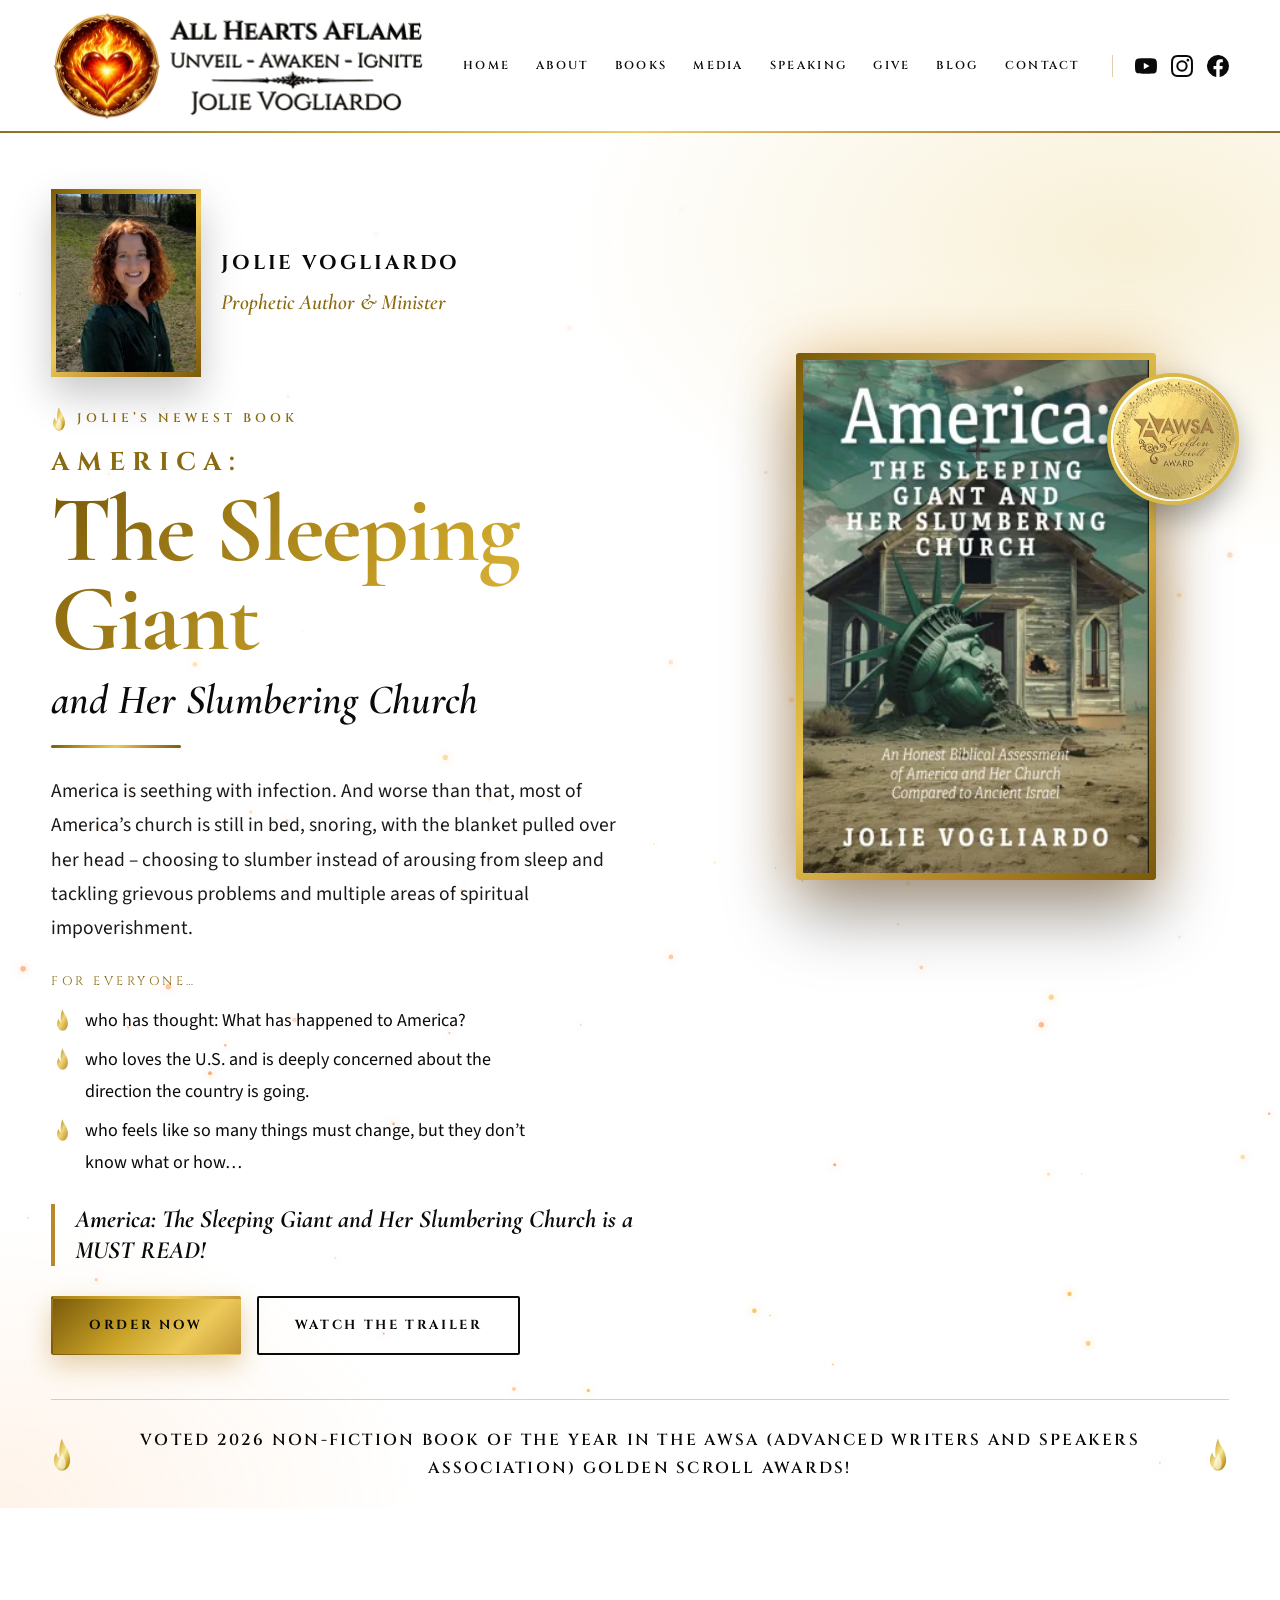
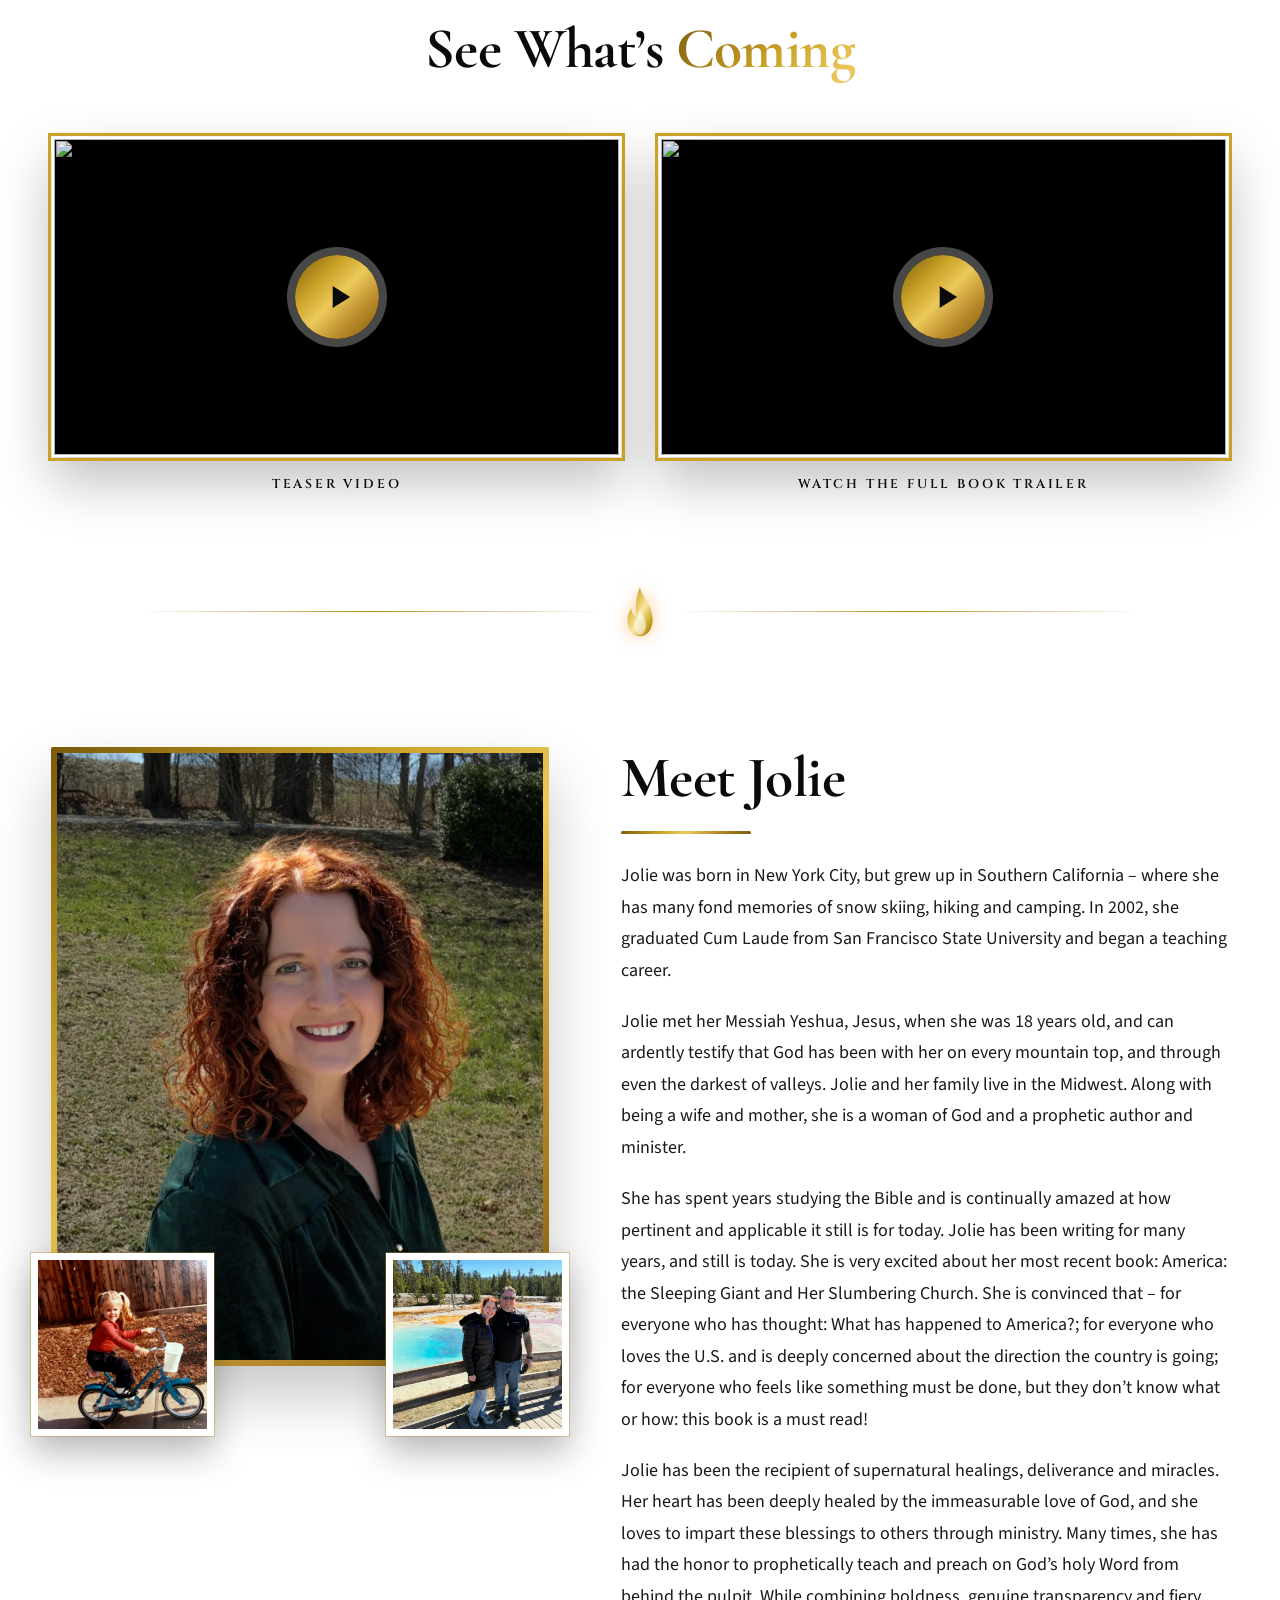
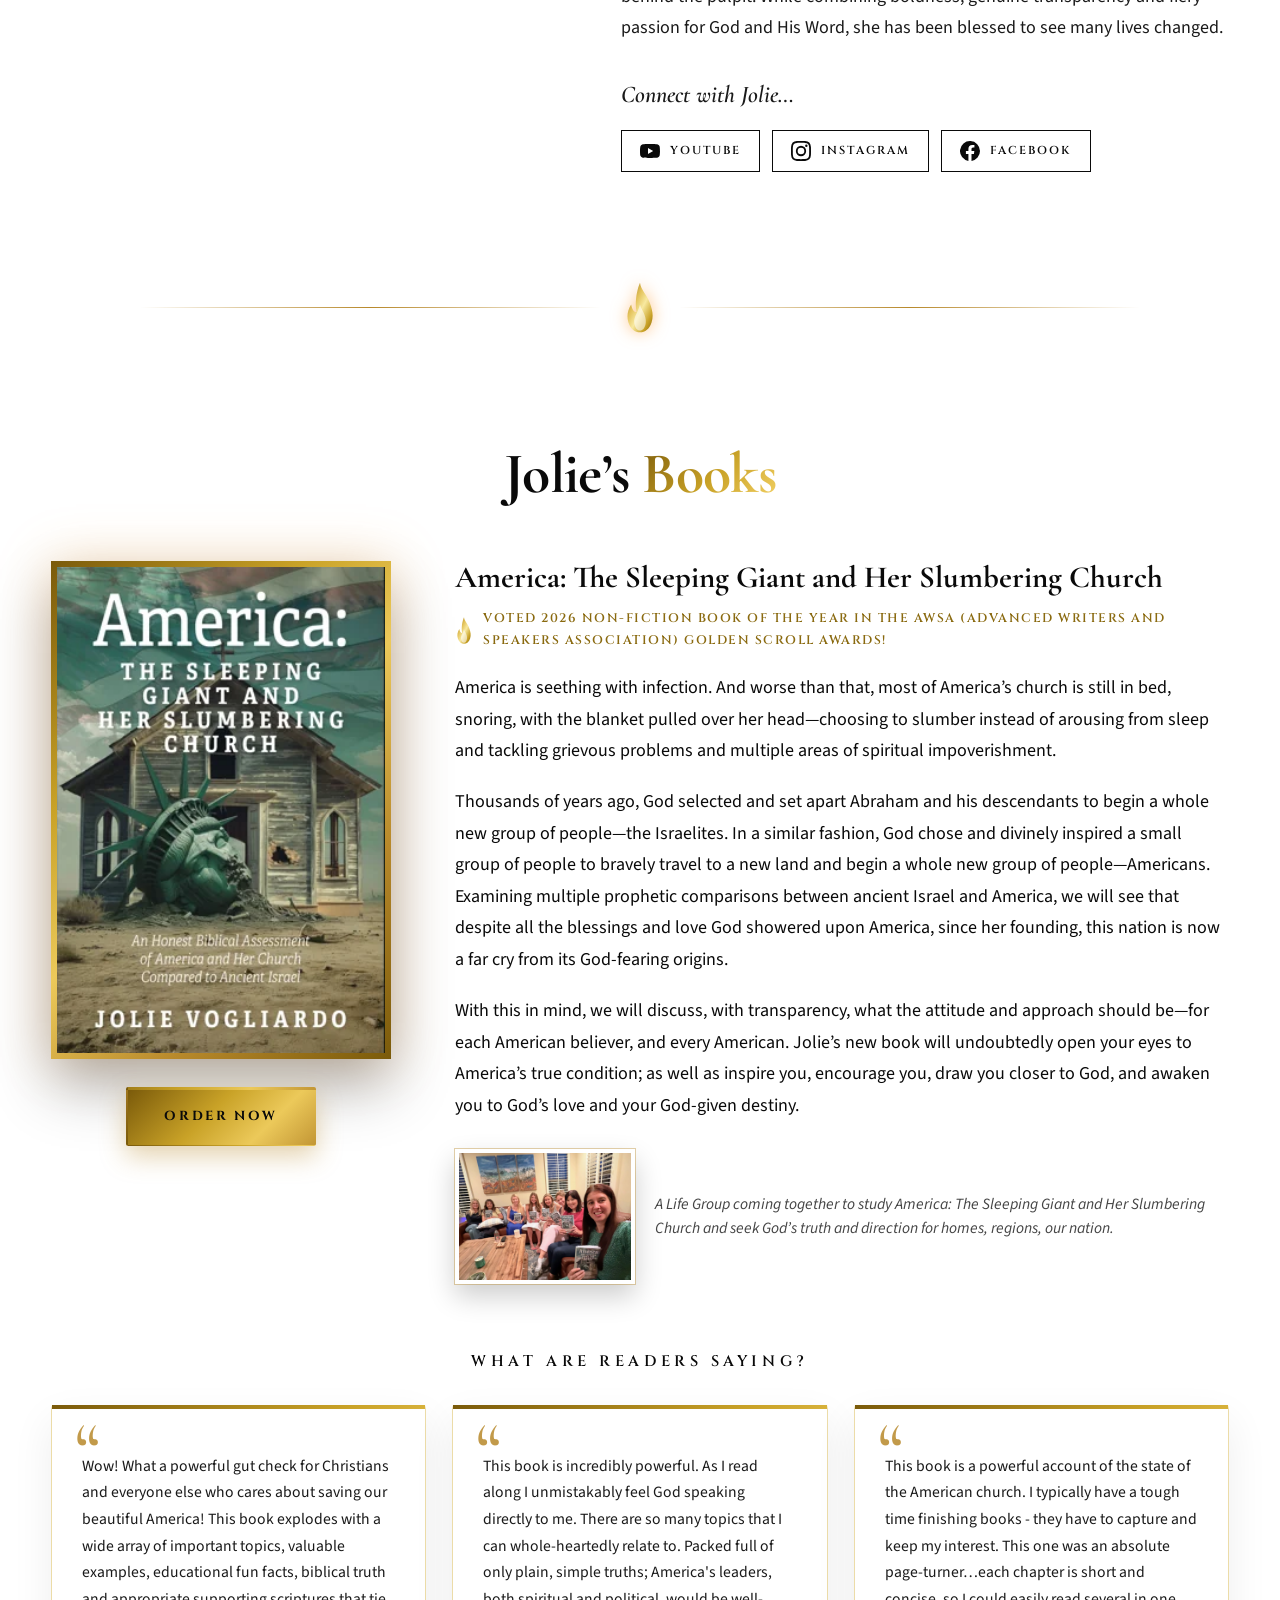
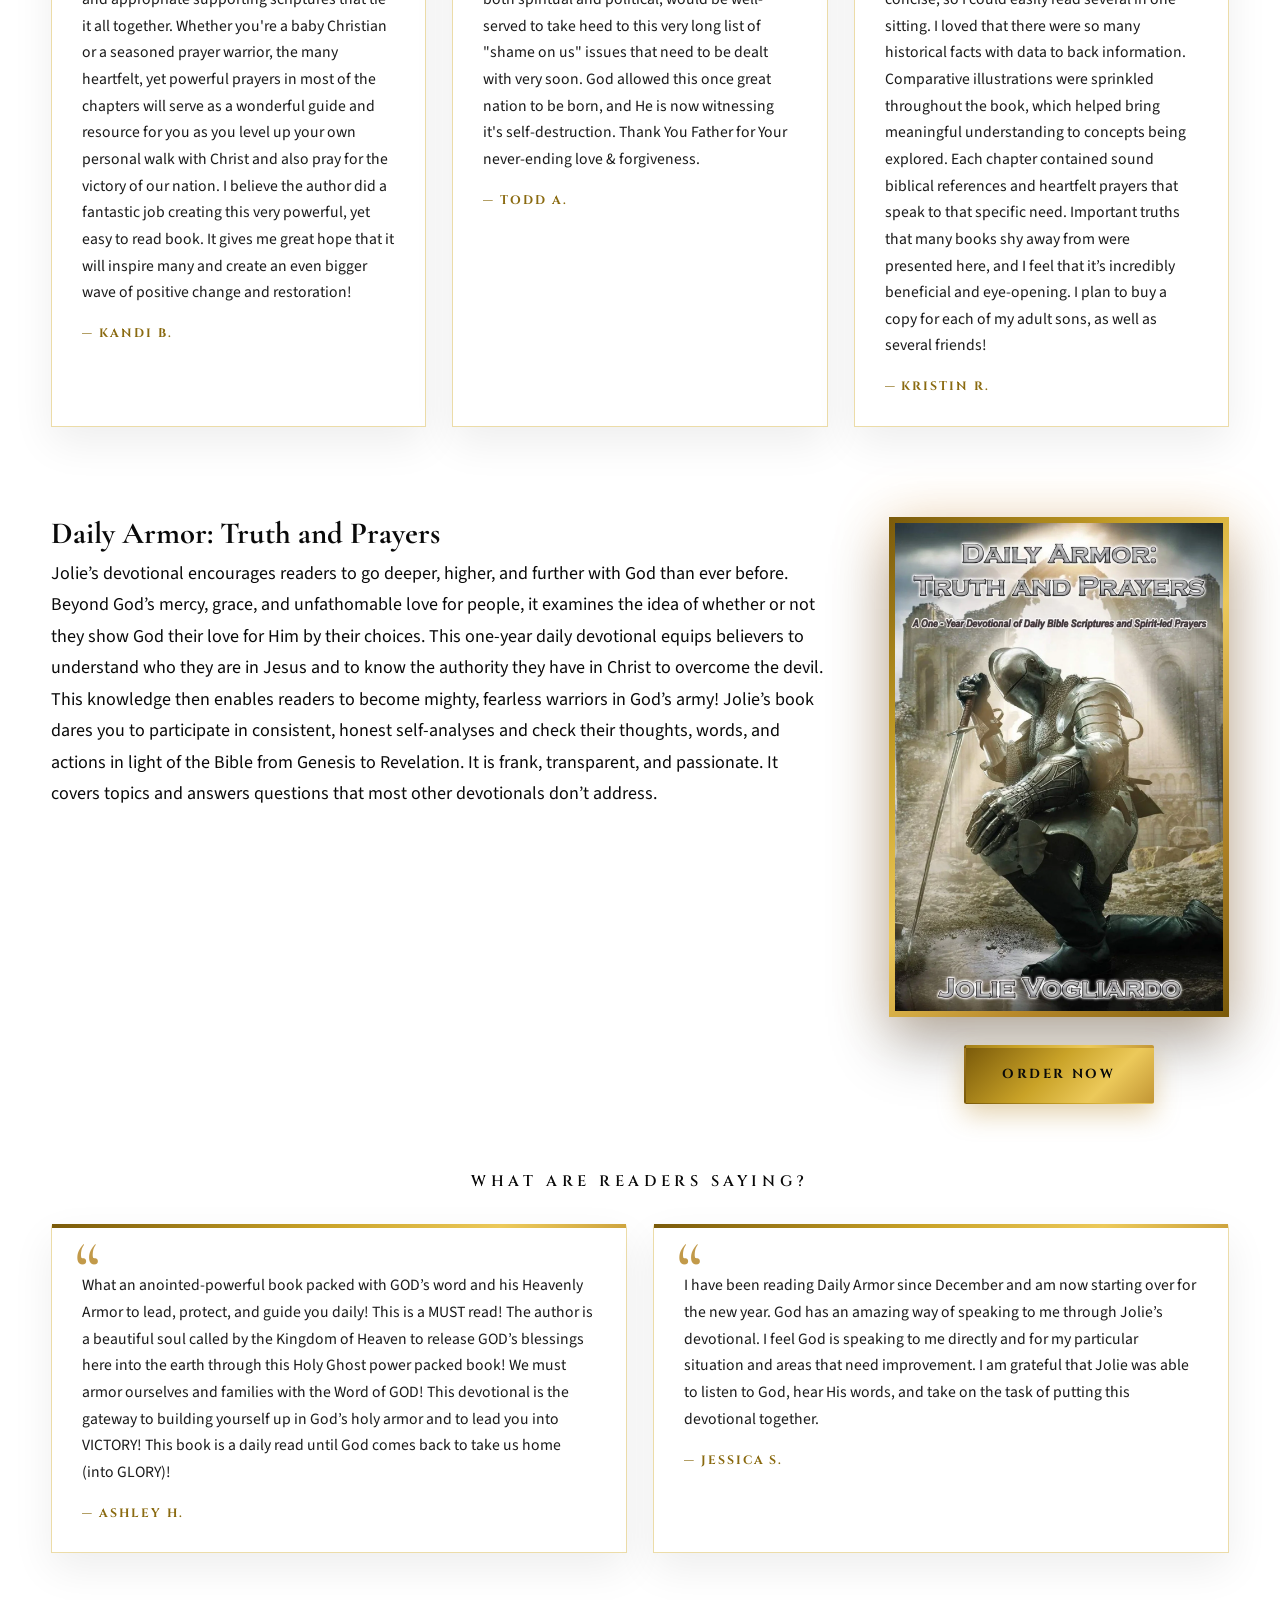
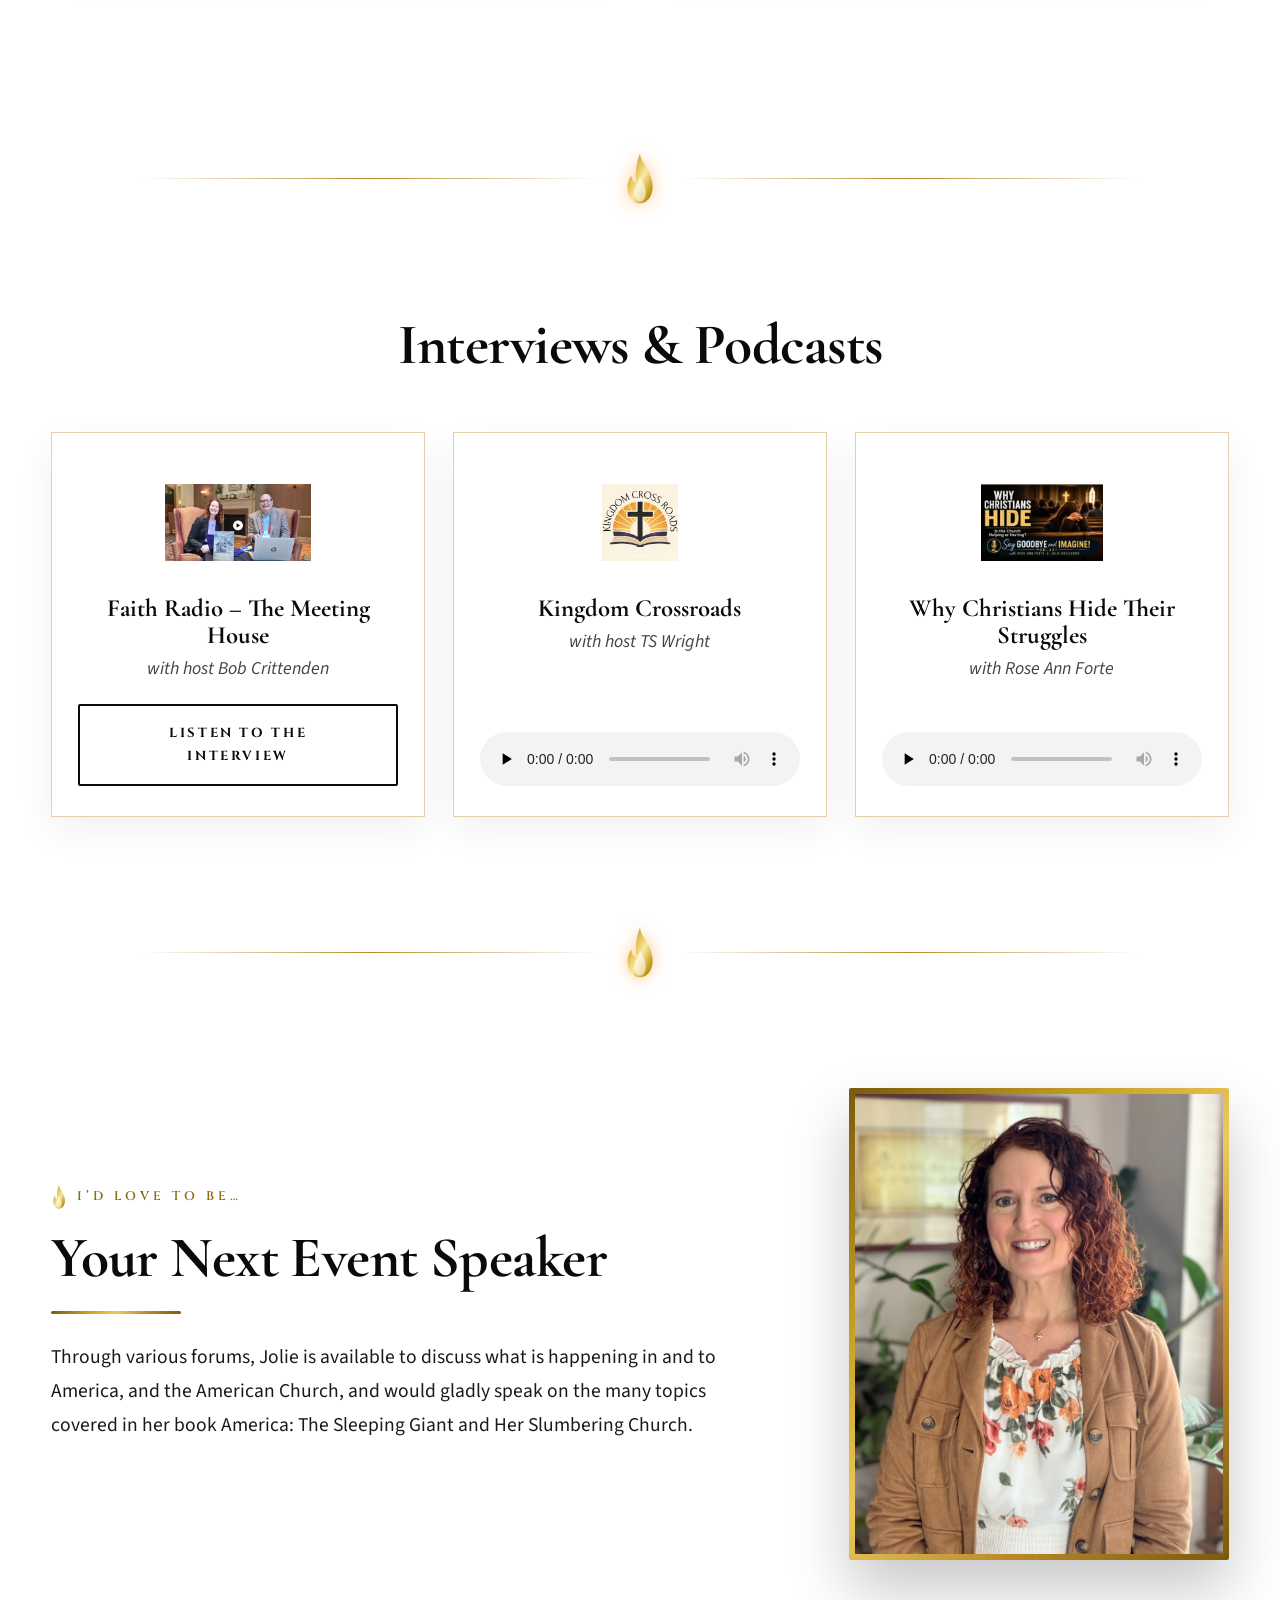
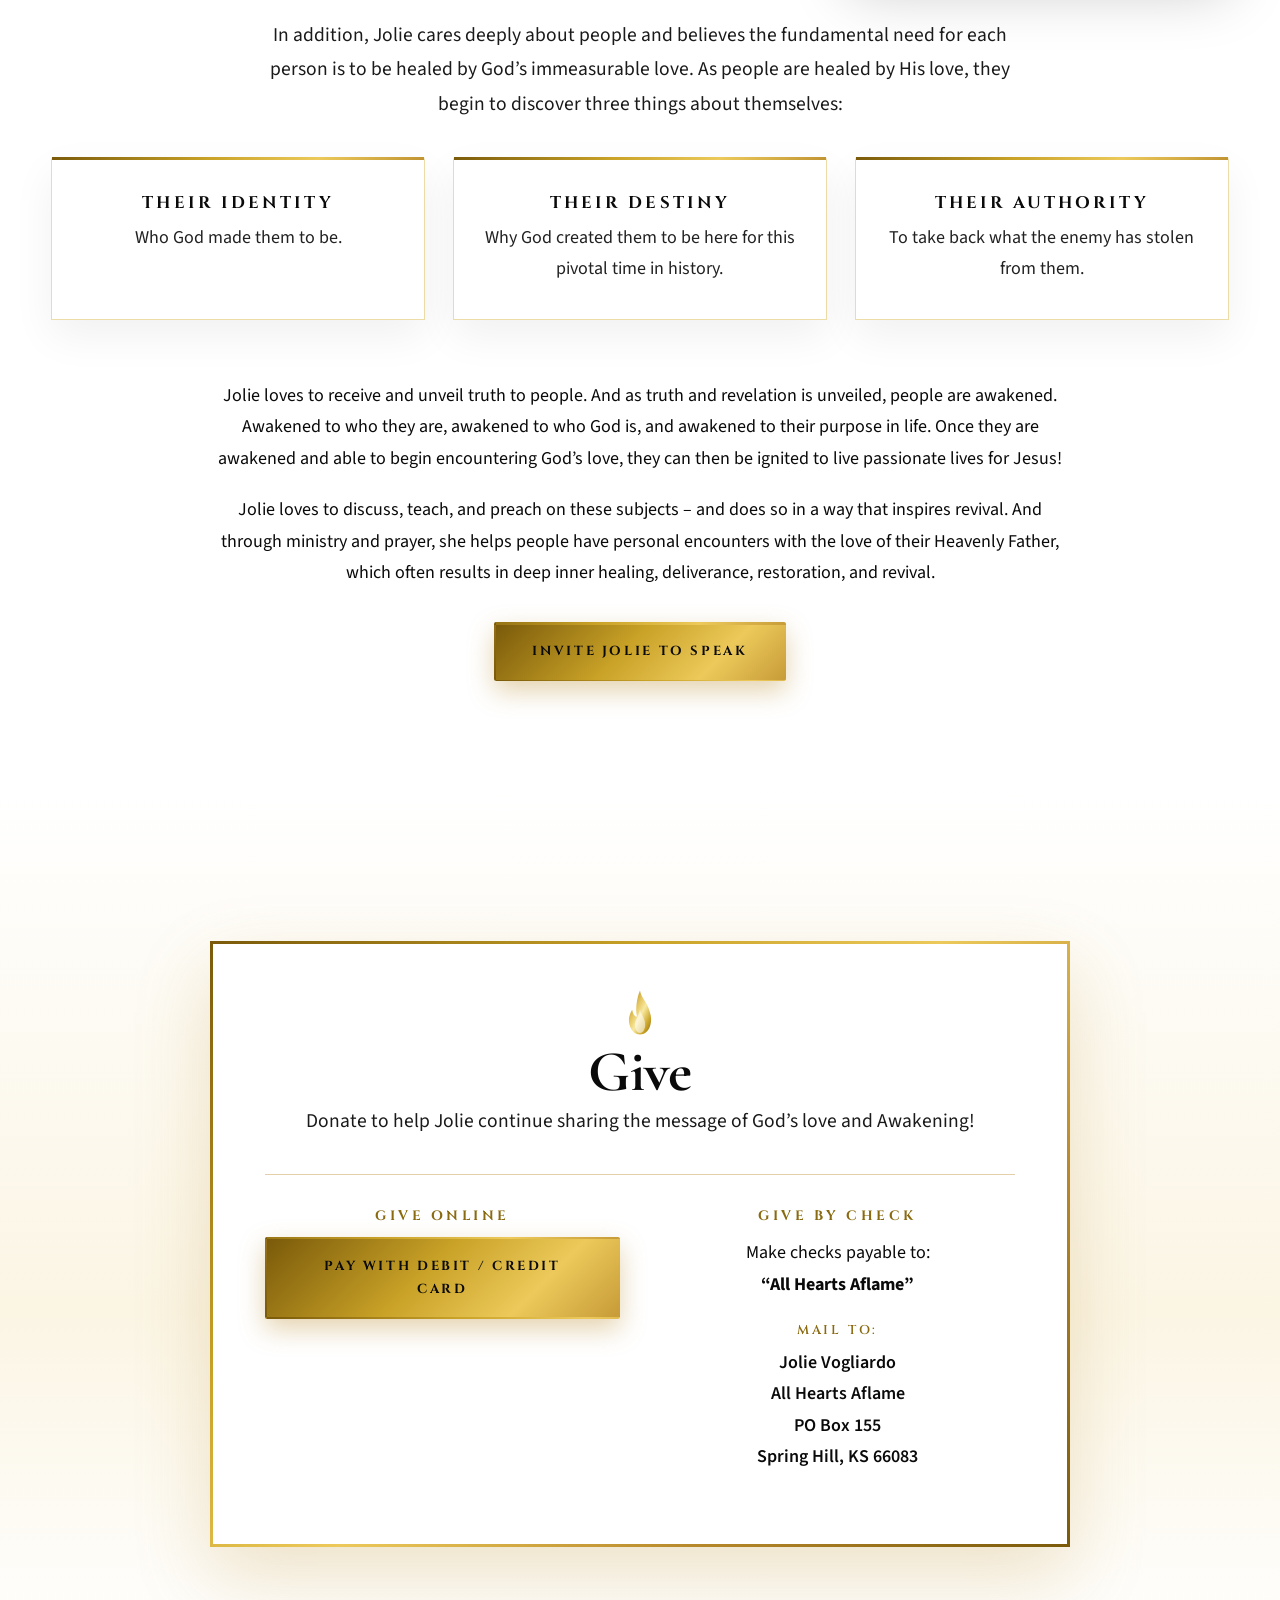
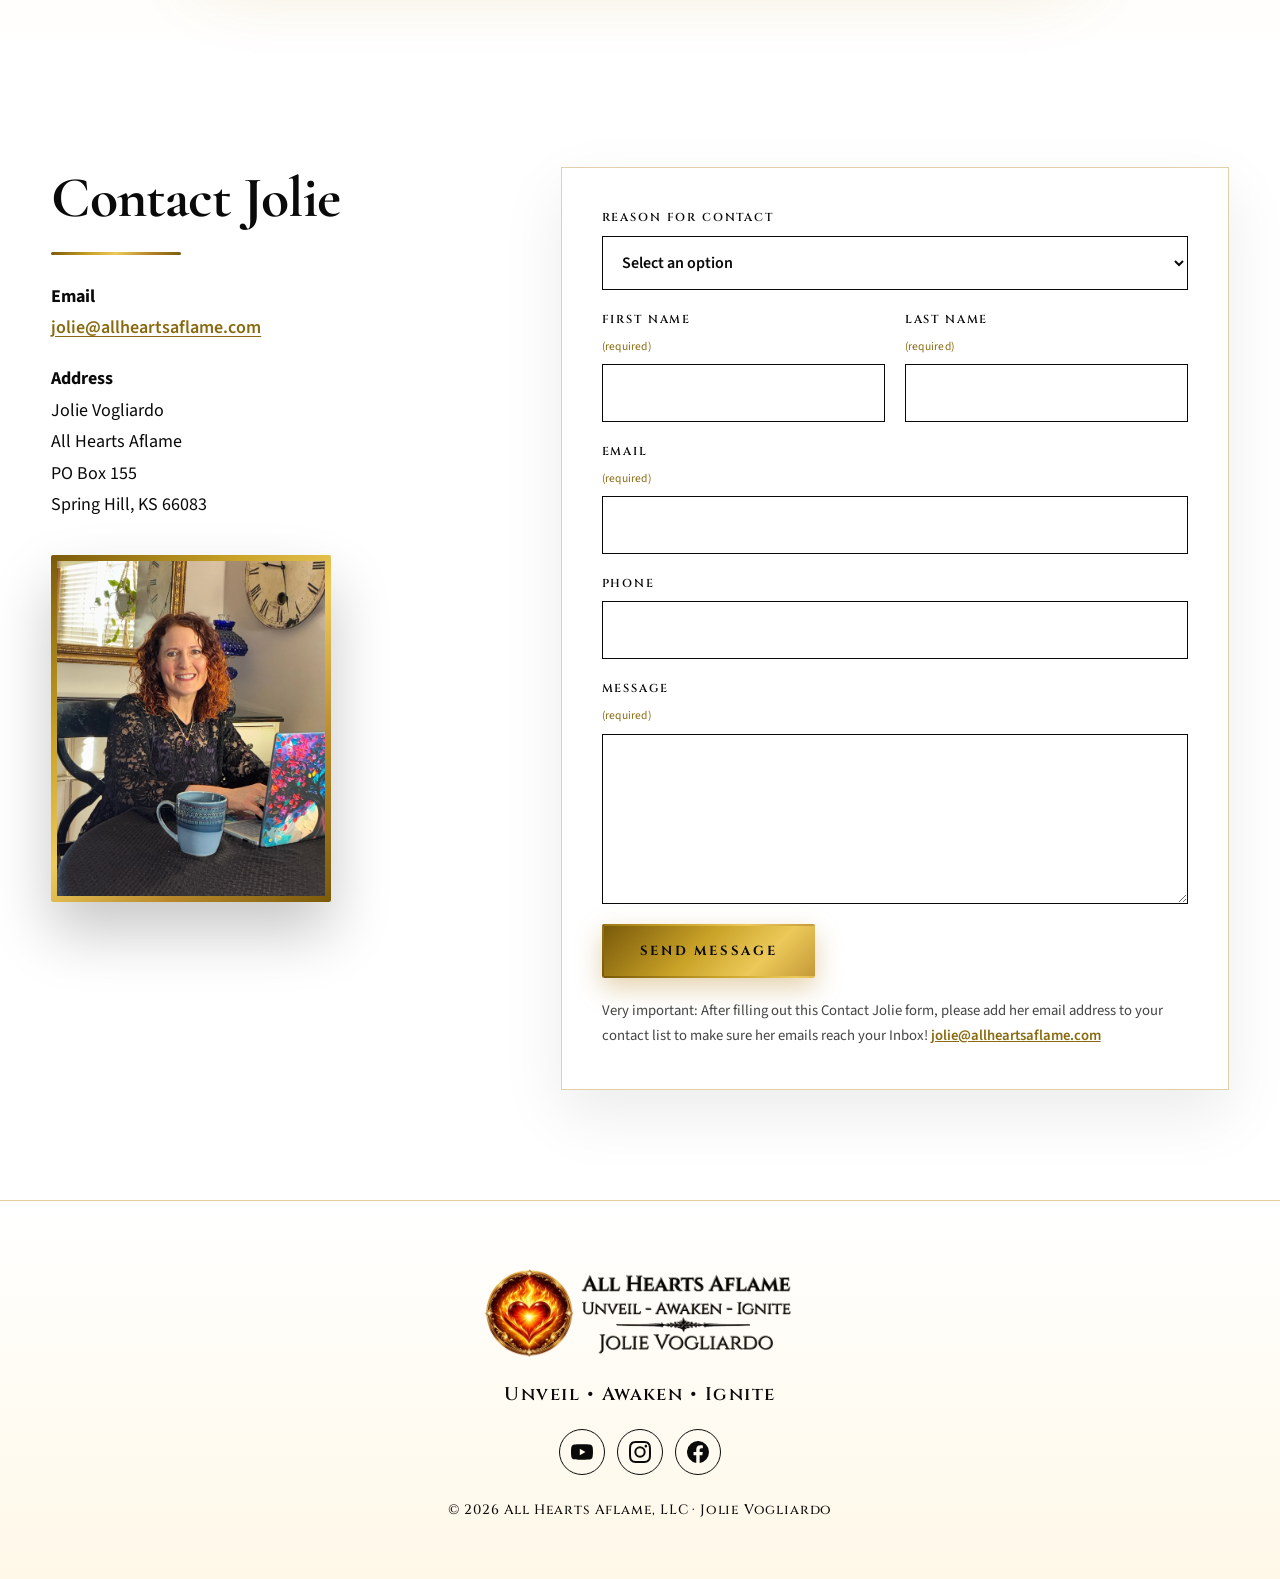
==== commit bd7dd104: "Add Blog link to All Hearts Aflame header nav Links to the Wix site for now; update to allheartsafla" ====
--- a/all-hearts-aflame/index.html
+++ b/all-hearts-aflame/index.html
@@ -63,6 +63,7 @@
       <a href="#media">Media</a>
       <a href="#speaking">Speaking</a>
       <a href="#give">Give</a>
+      <a href="https://jolie738.wixsite.com/allheartsaflame" target="_blank" rel="noopener">Blog</a>
       <a href="#contact">Contact</a>
       <span class="nav-social">
         <a href="https://www.youtube.com/@JolieVogliardo" target="_blank" rel="noopener" aria-label="Youtube"><svg><use href="#i-youtube"/></svg></a>
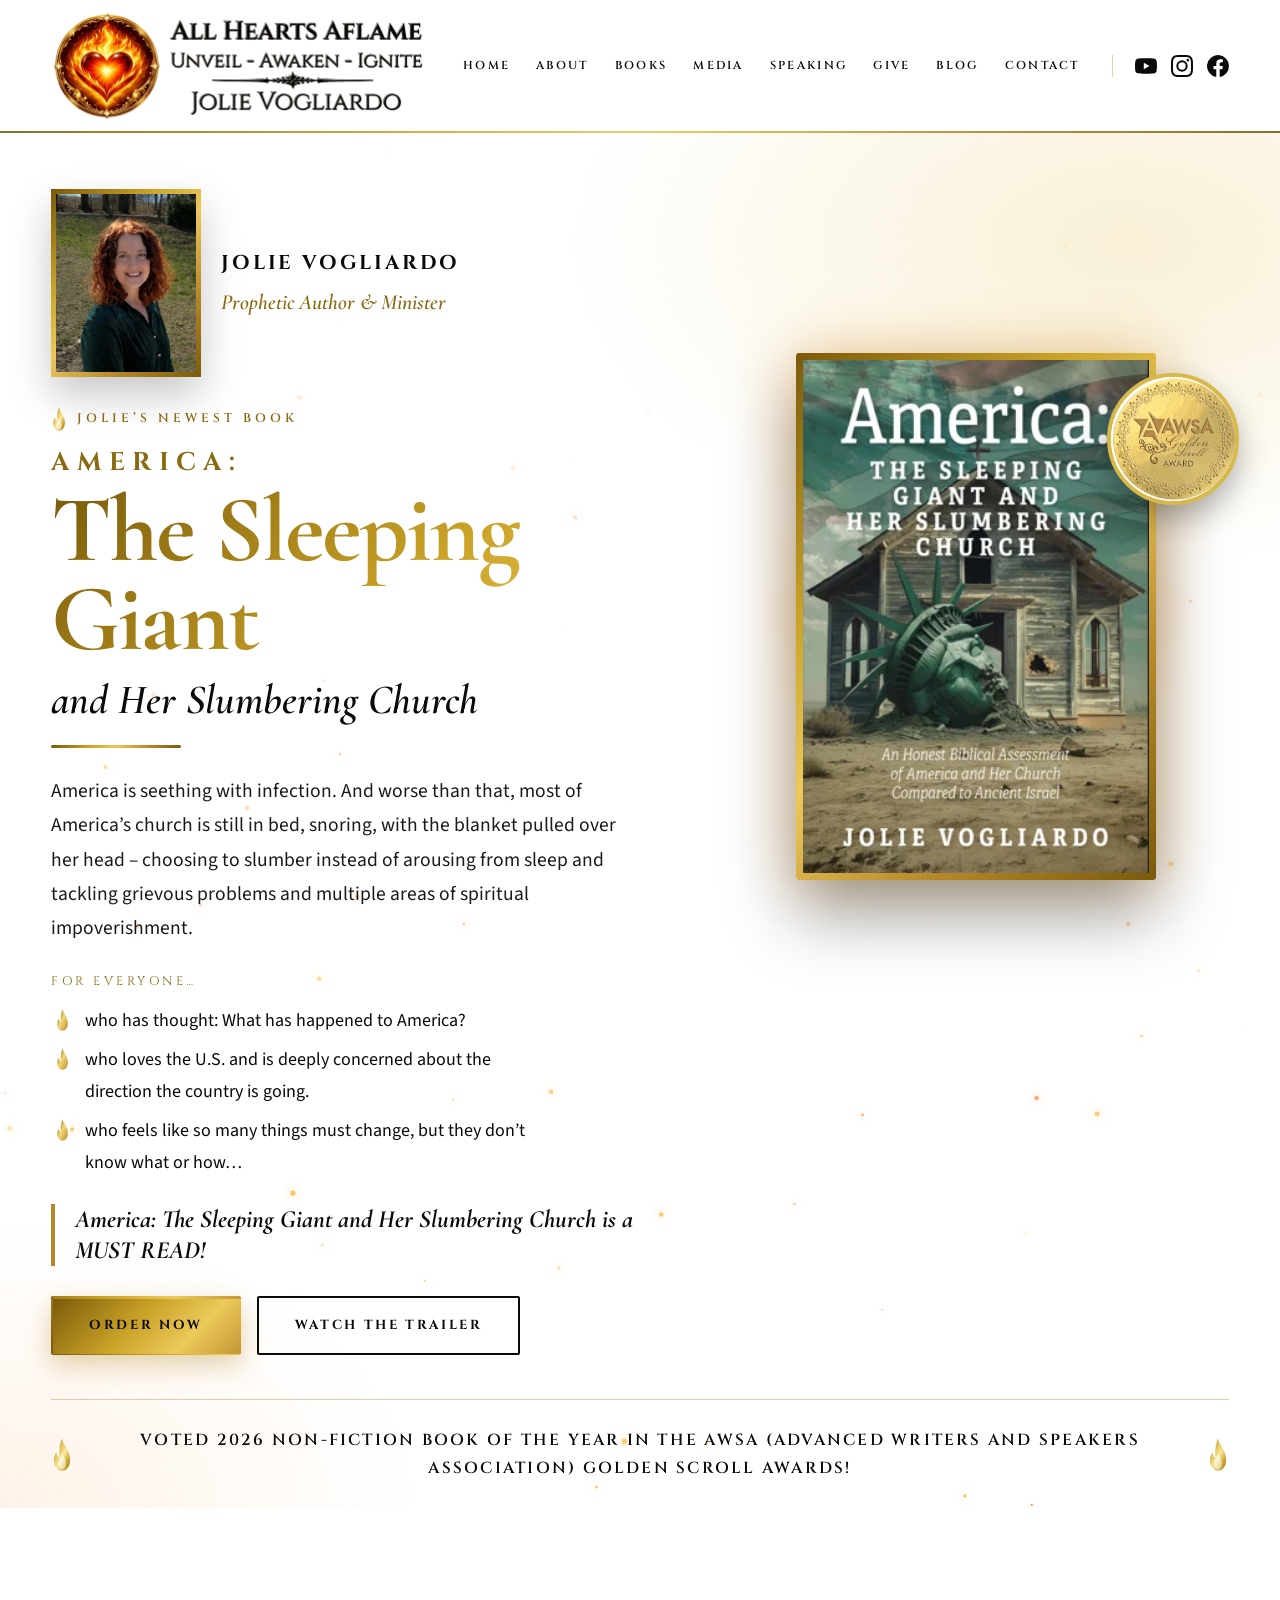
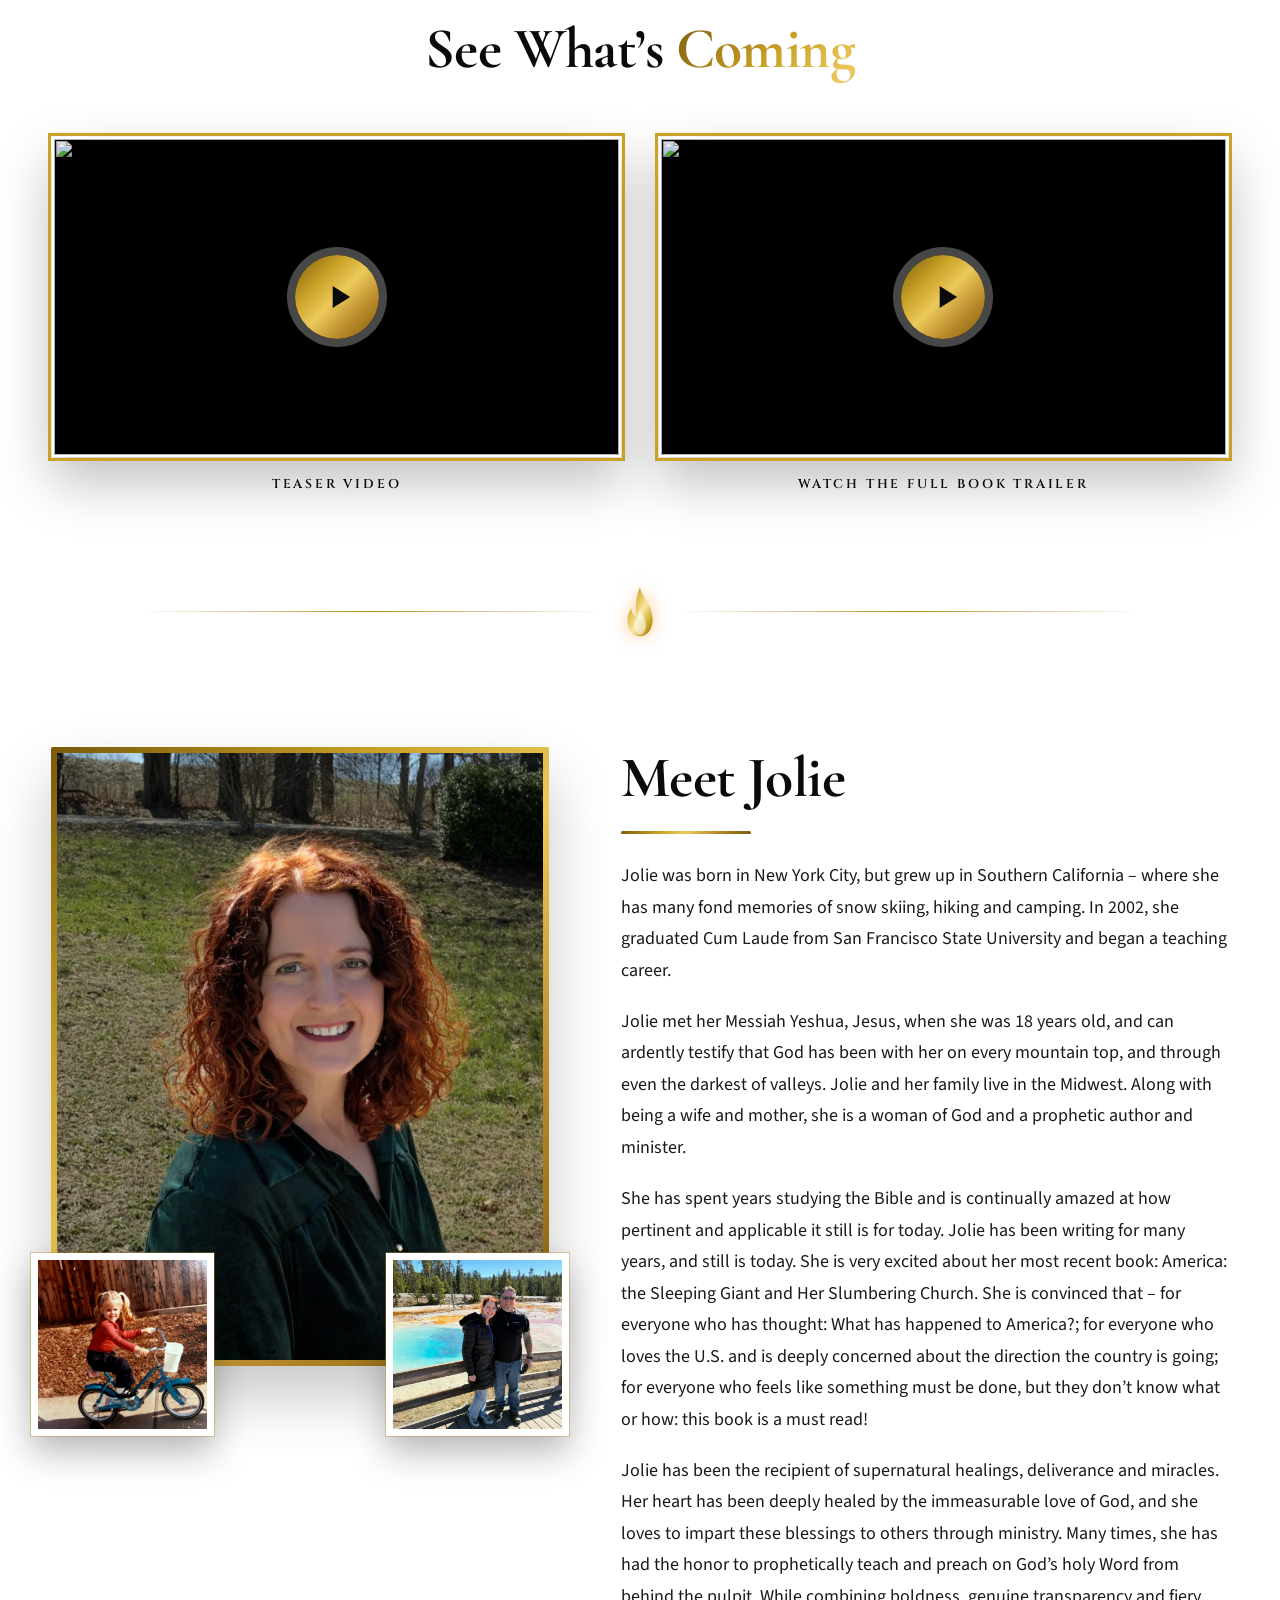
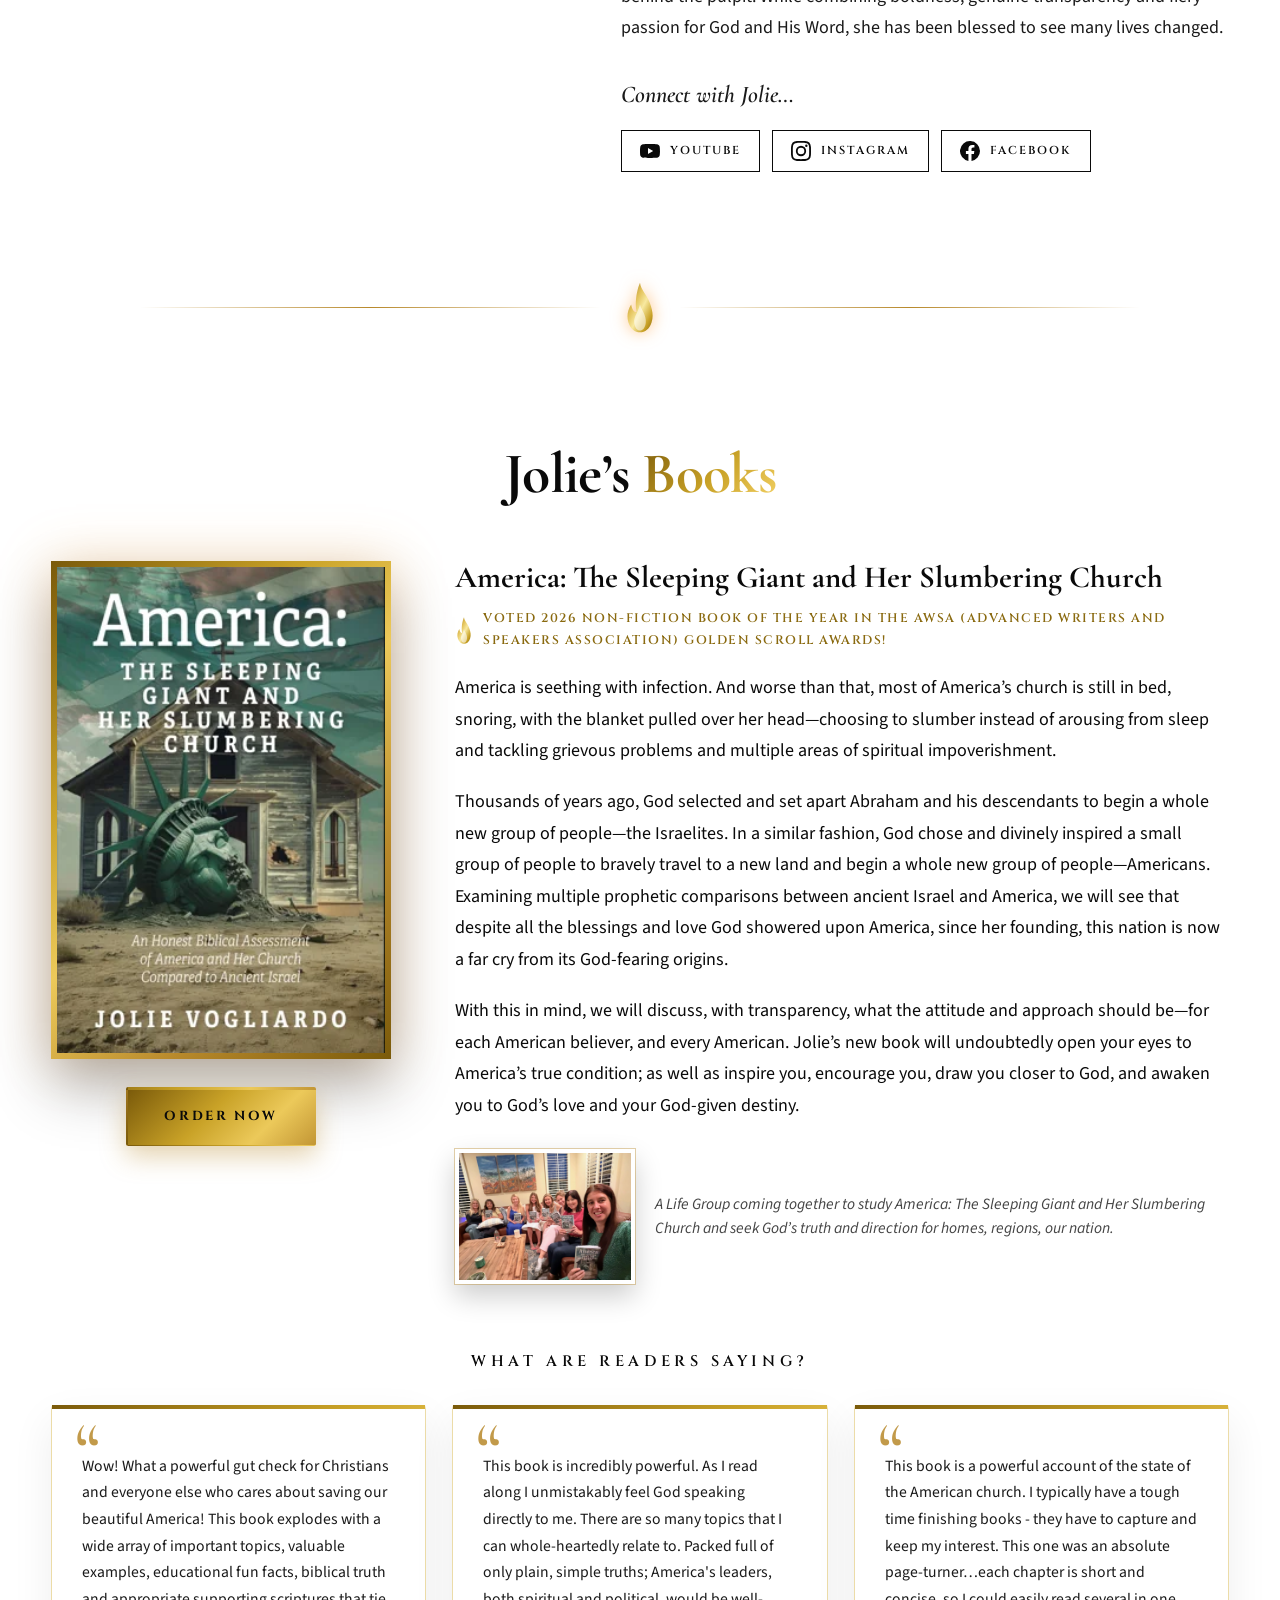
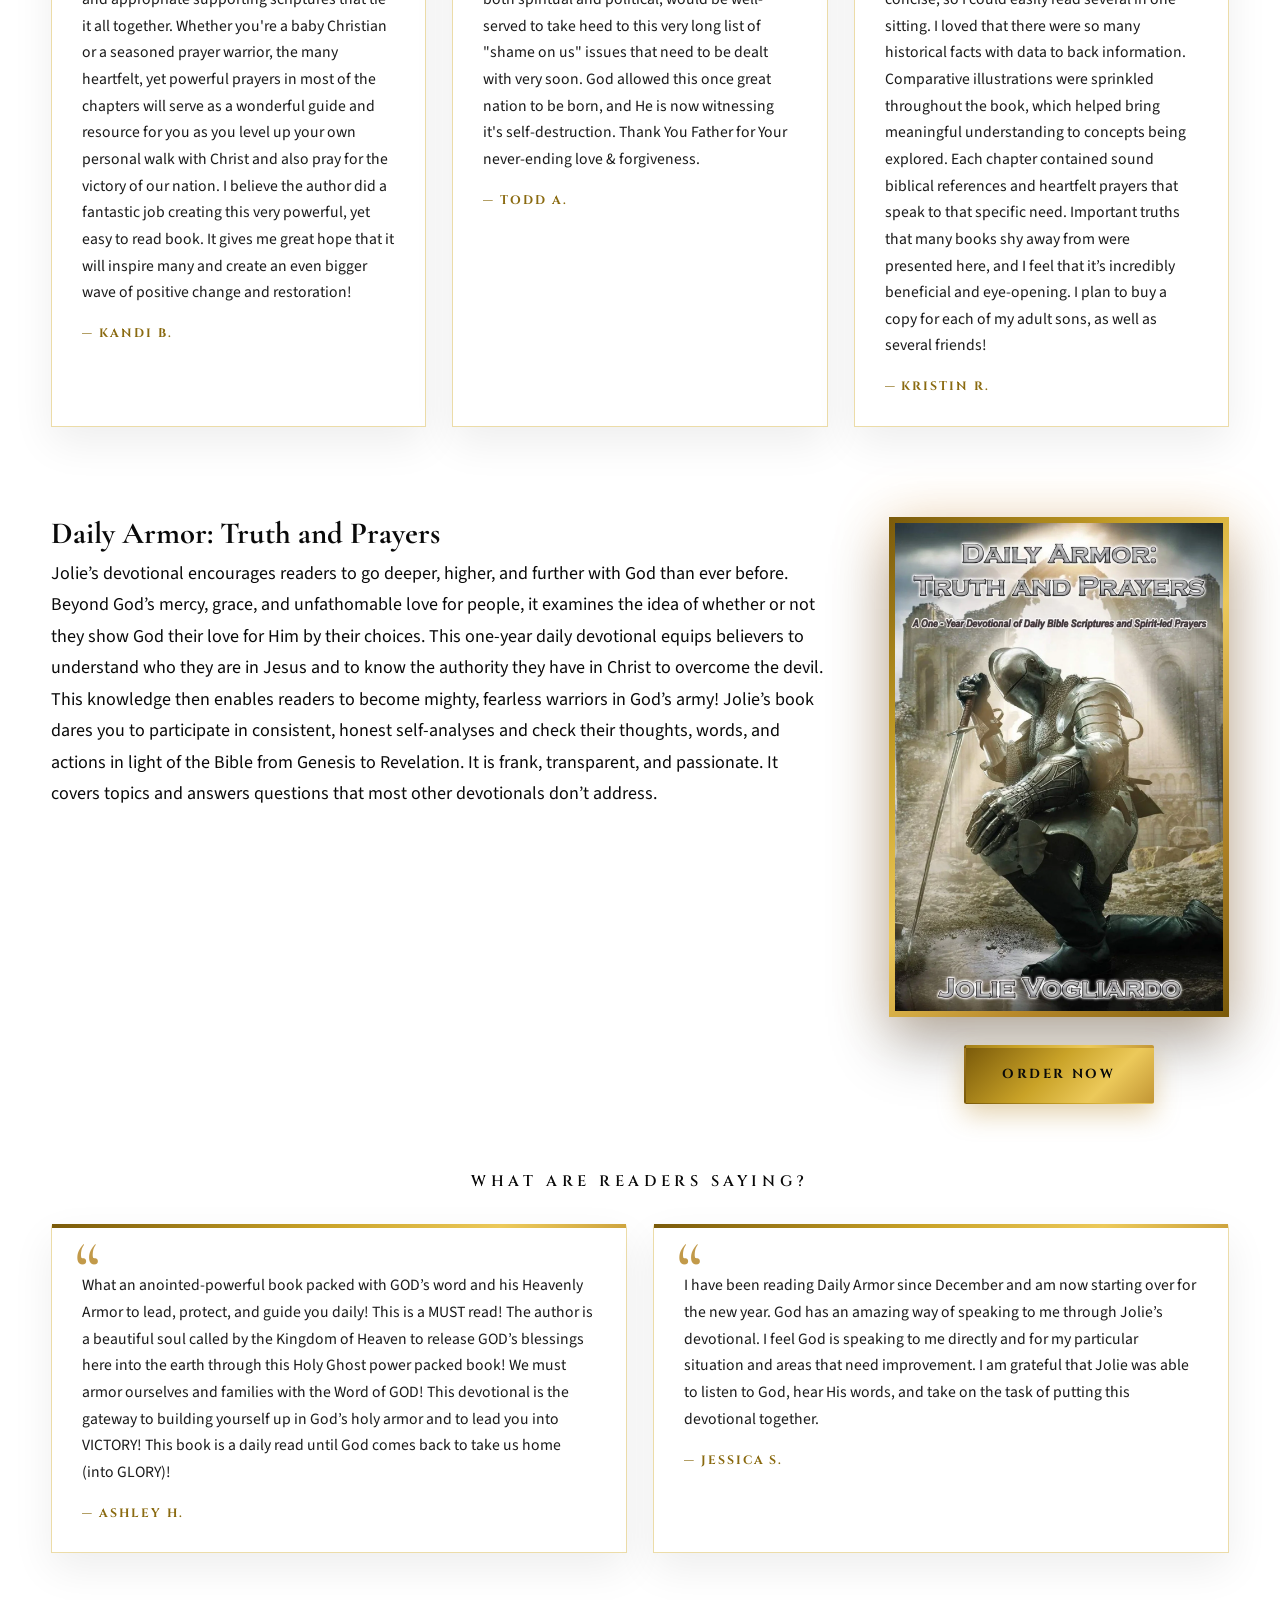
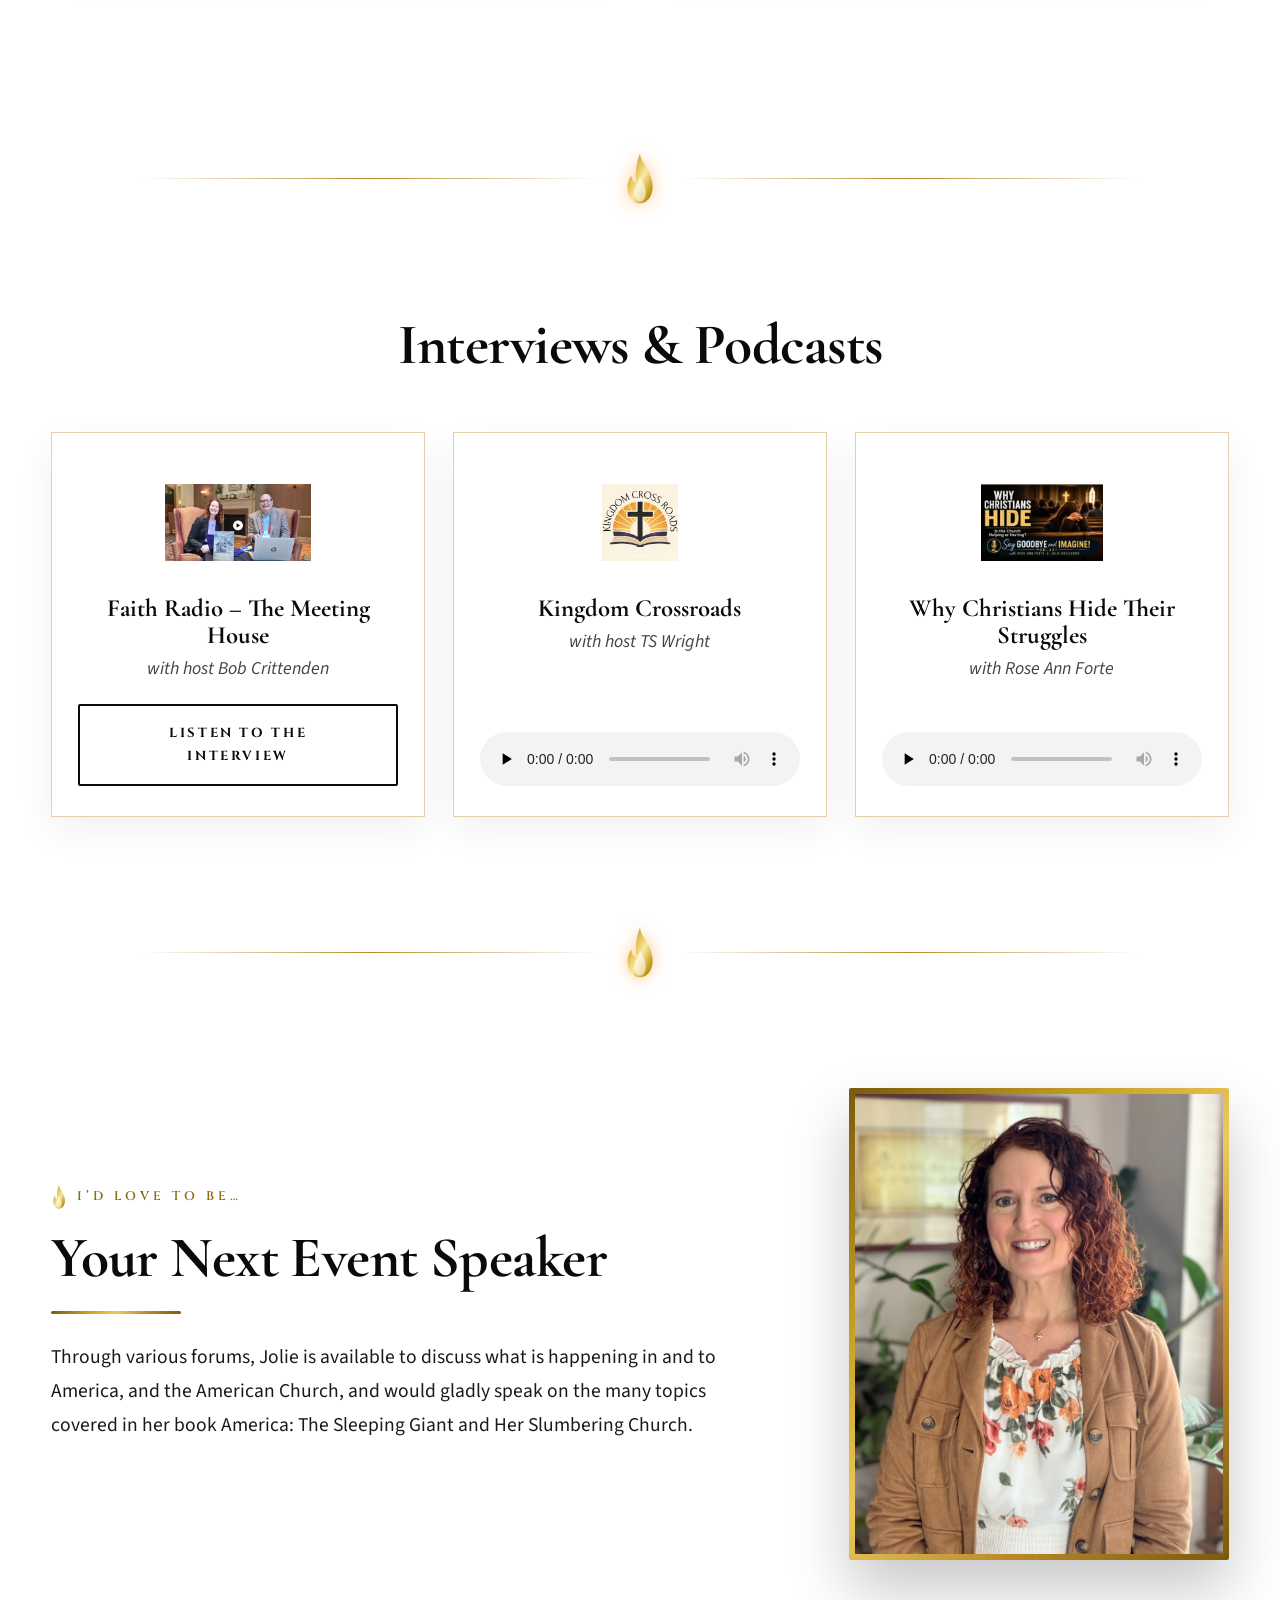
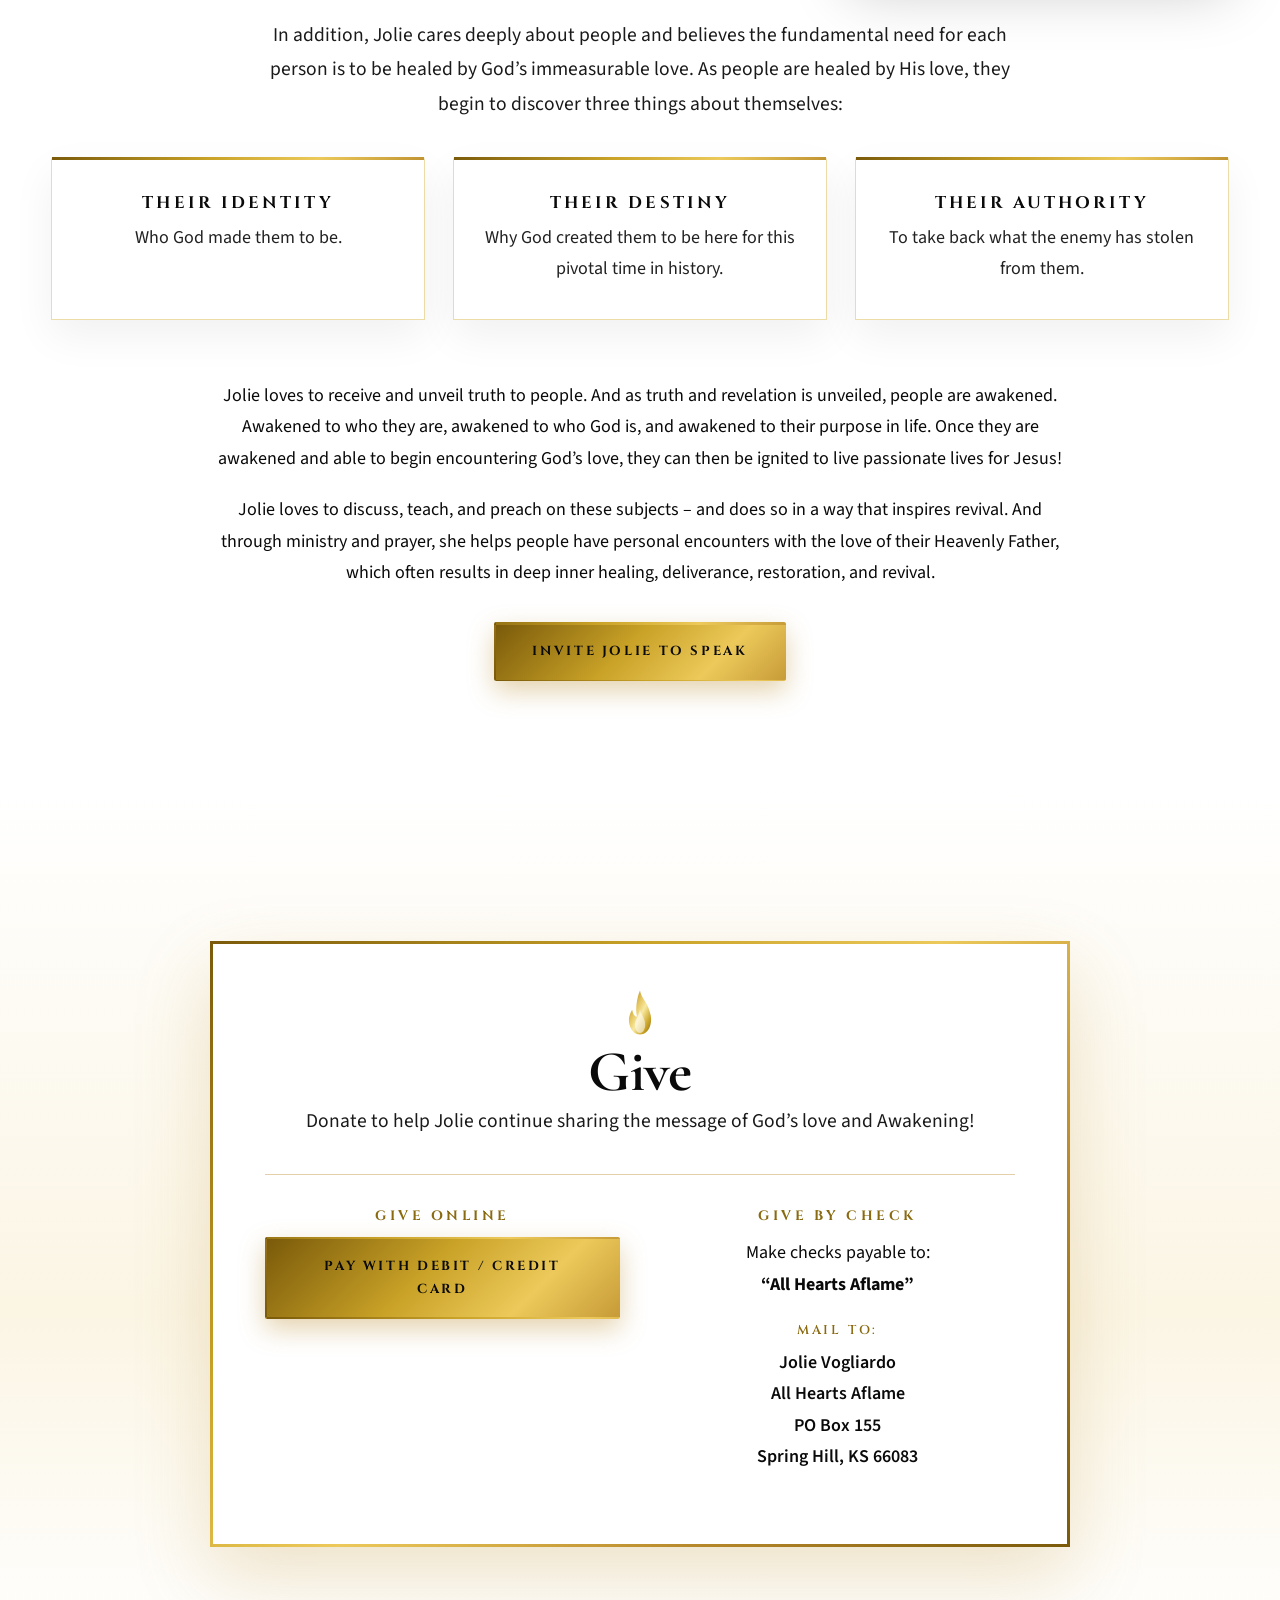
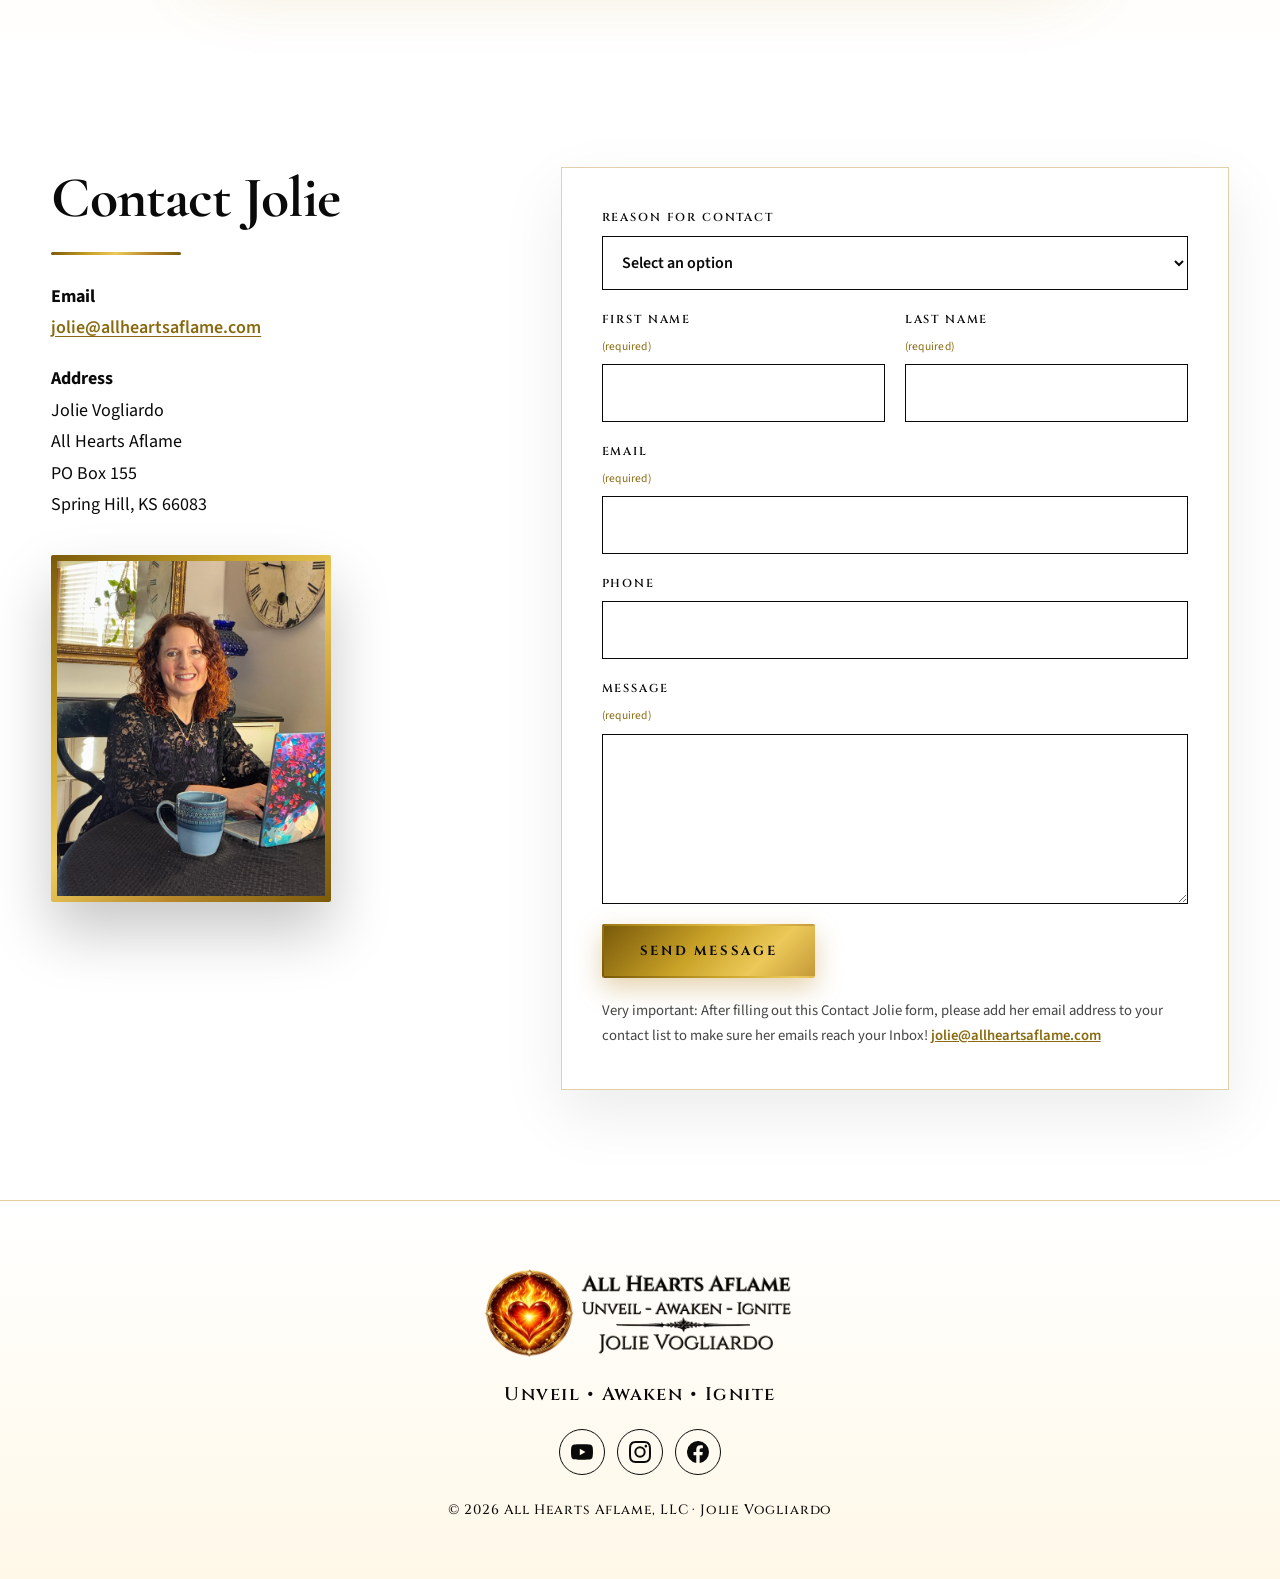
==== commit 042a00f1: "Point Blog link to blog.allheartsaflame.com Co-Authored-By: Claude Sonnet 5 <noreply@anthropic.com> " ====
--- a/all-hearts-aflame/index.html
+++ b/all-hearts-aflame/index.html
@@ -63,7 +63,7 @@
       <a href="#media">Media</a>
       <a href="#speaking">Speaking</a>
       <a href="#give">Give</a>
-      <a href="https://jolie738.wixsite.com/allheartsaflame" target="_blank" rel="noopener">Blog</a>
+      <a href="https://blog.allheartsaflame.com" target="_blank" rel="noopener">Blog</a>
       <a href="#contact">Contact</a>
       <span class="nav-social">
         <a href="https://www.youtube.com/@JolieVogliardo" target="_blank" rel="noopener" aria-label="Youtube"><svg><use href="#i-youtube"/></svg></a>
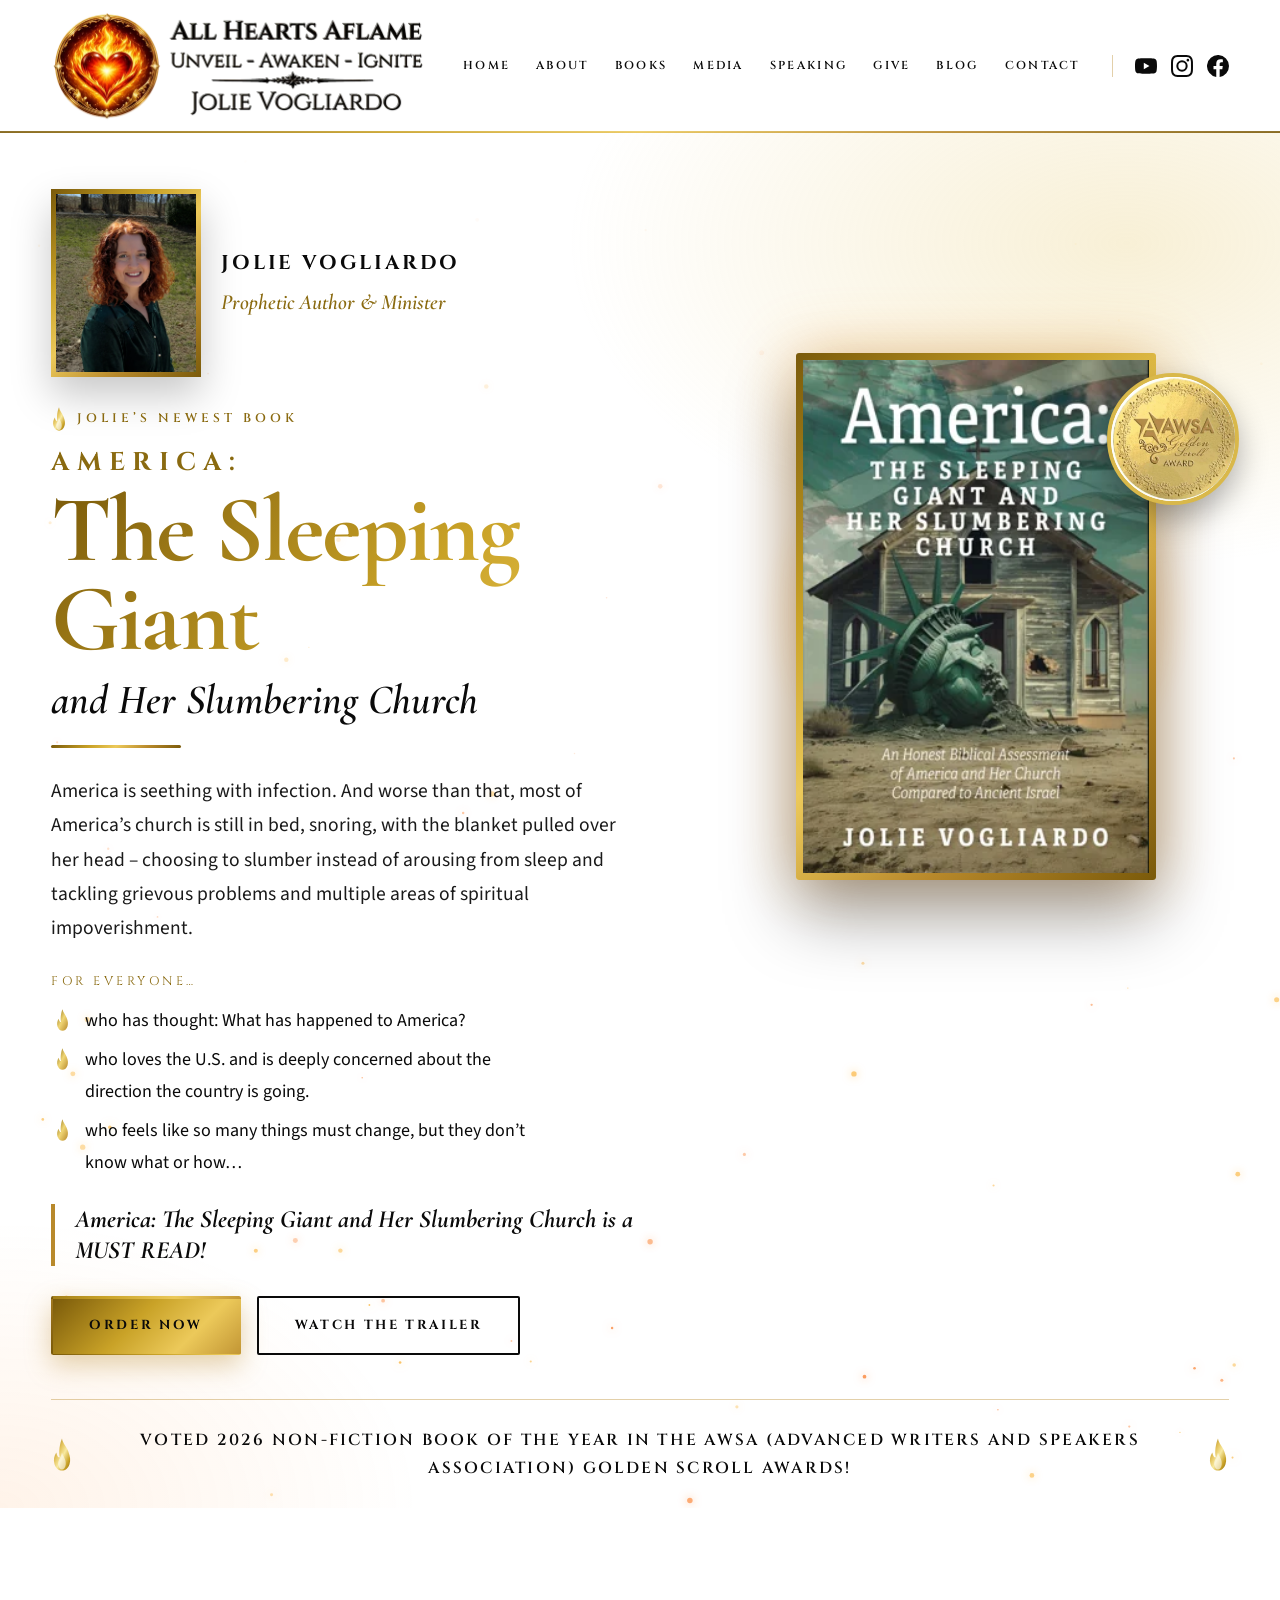
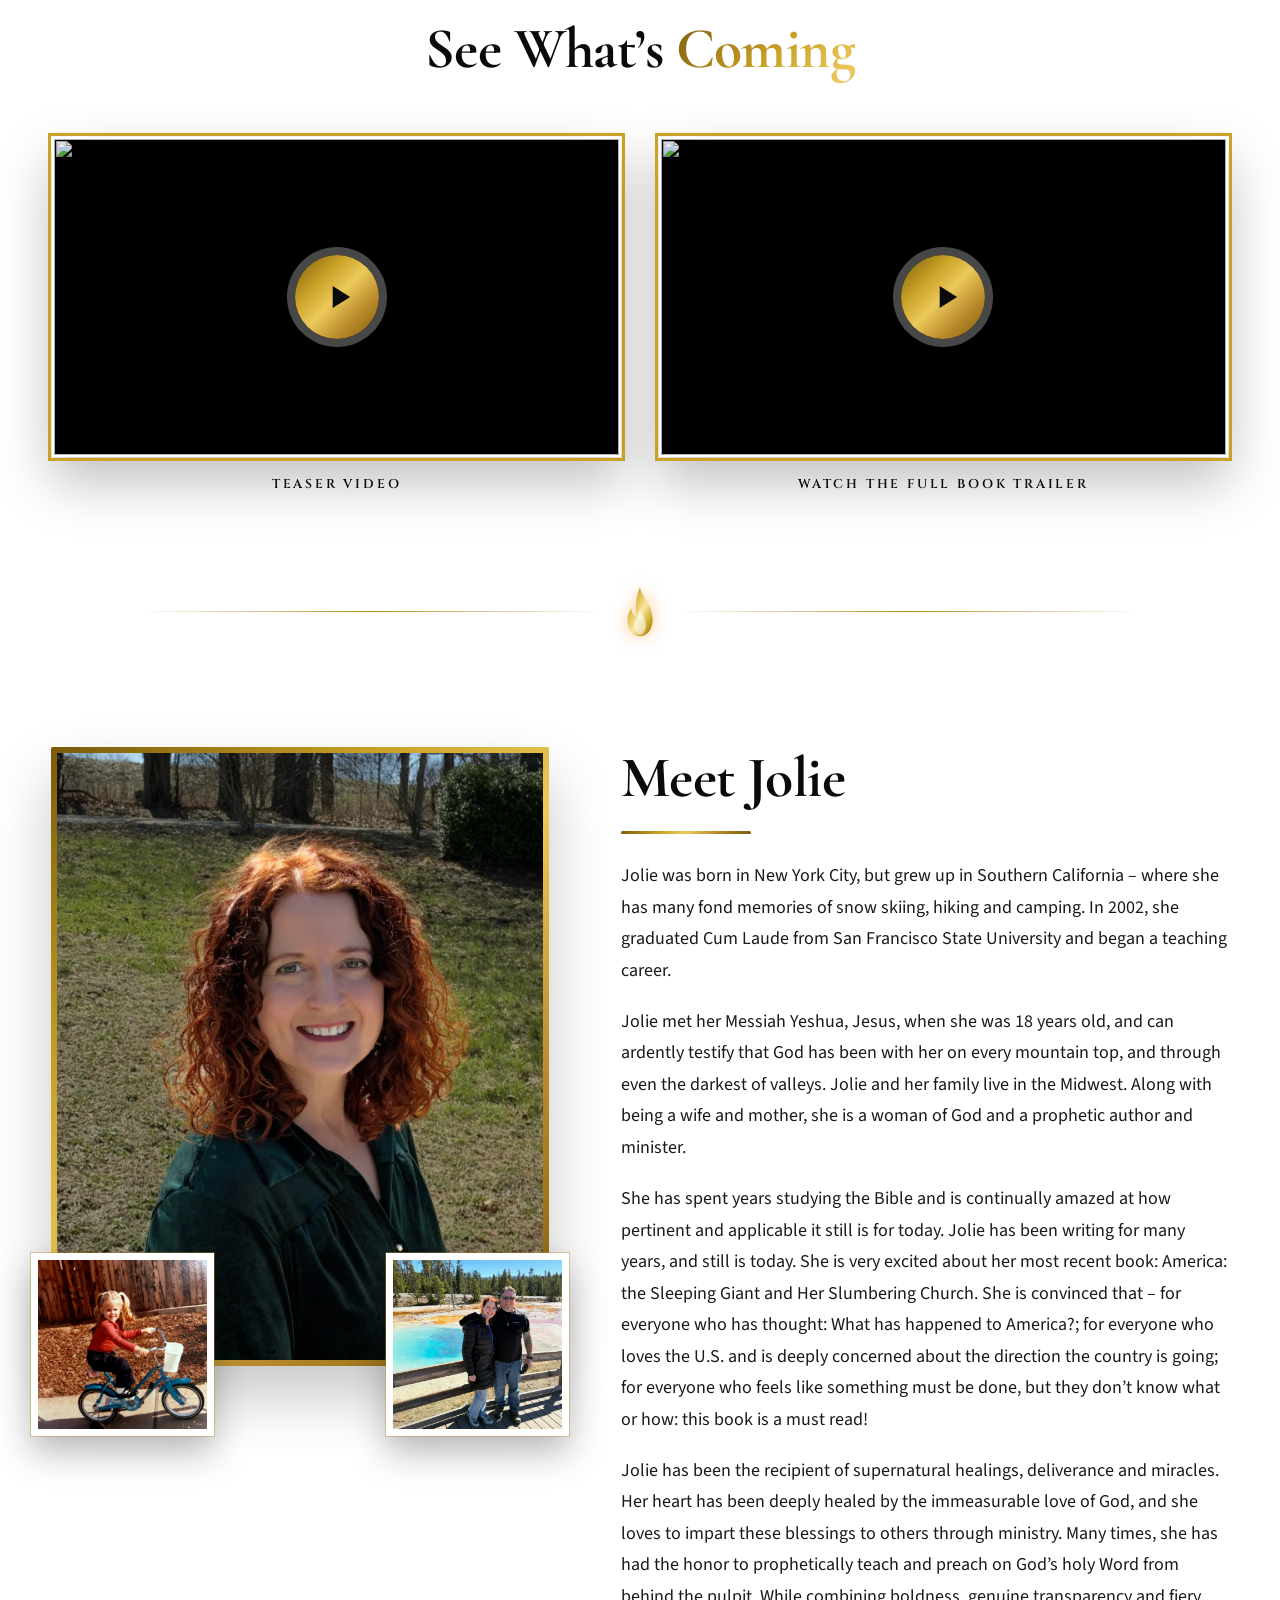
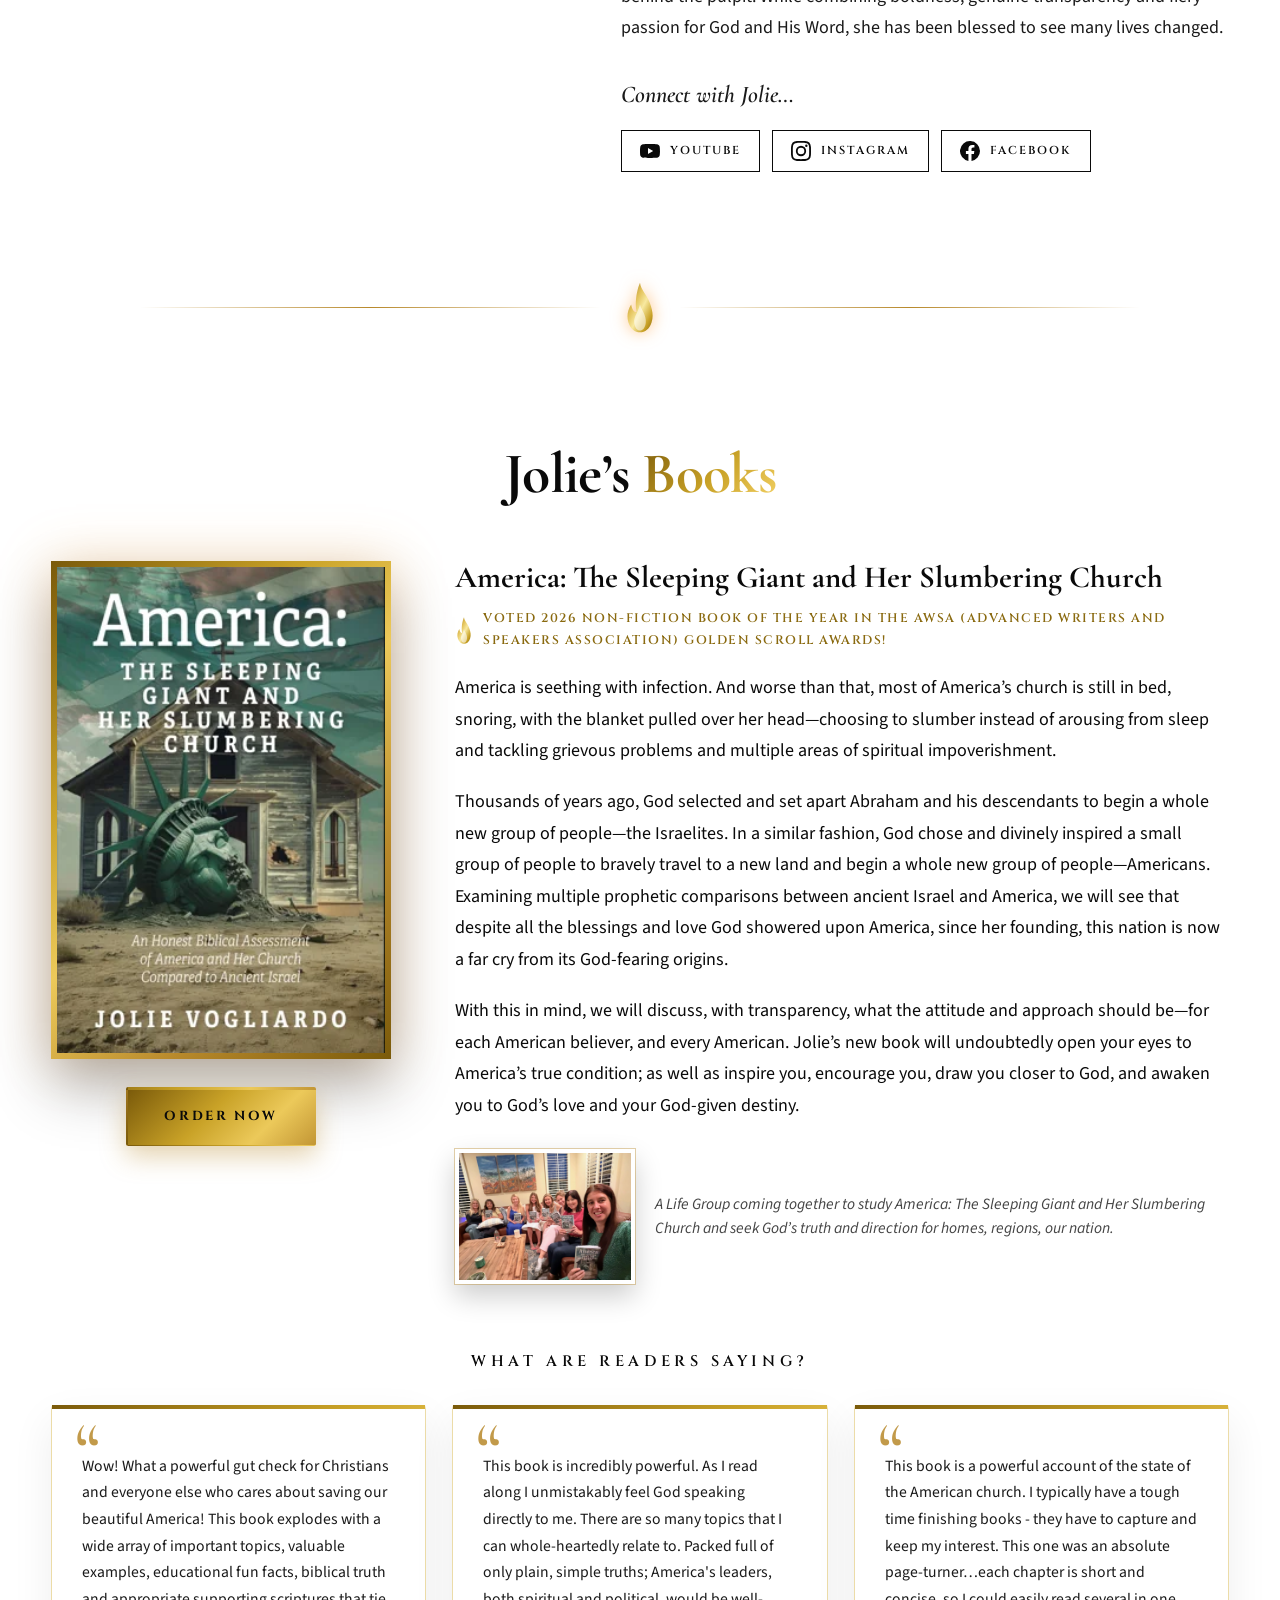
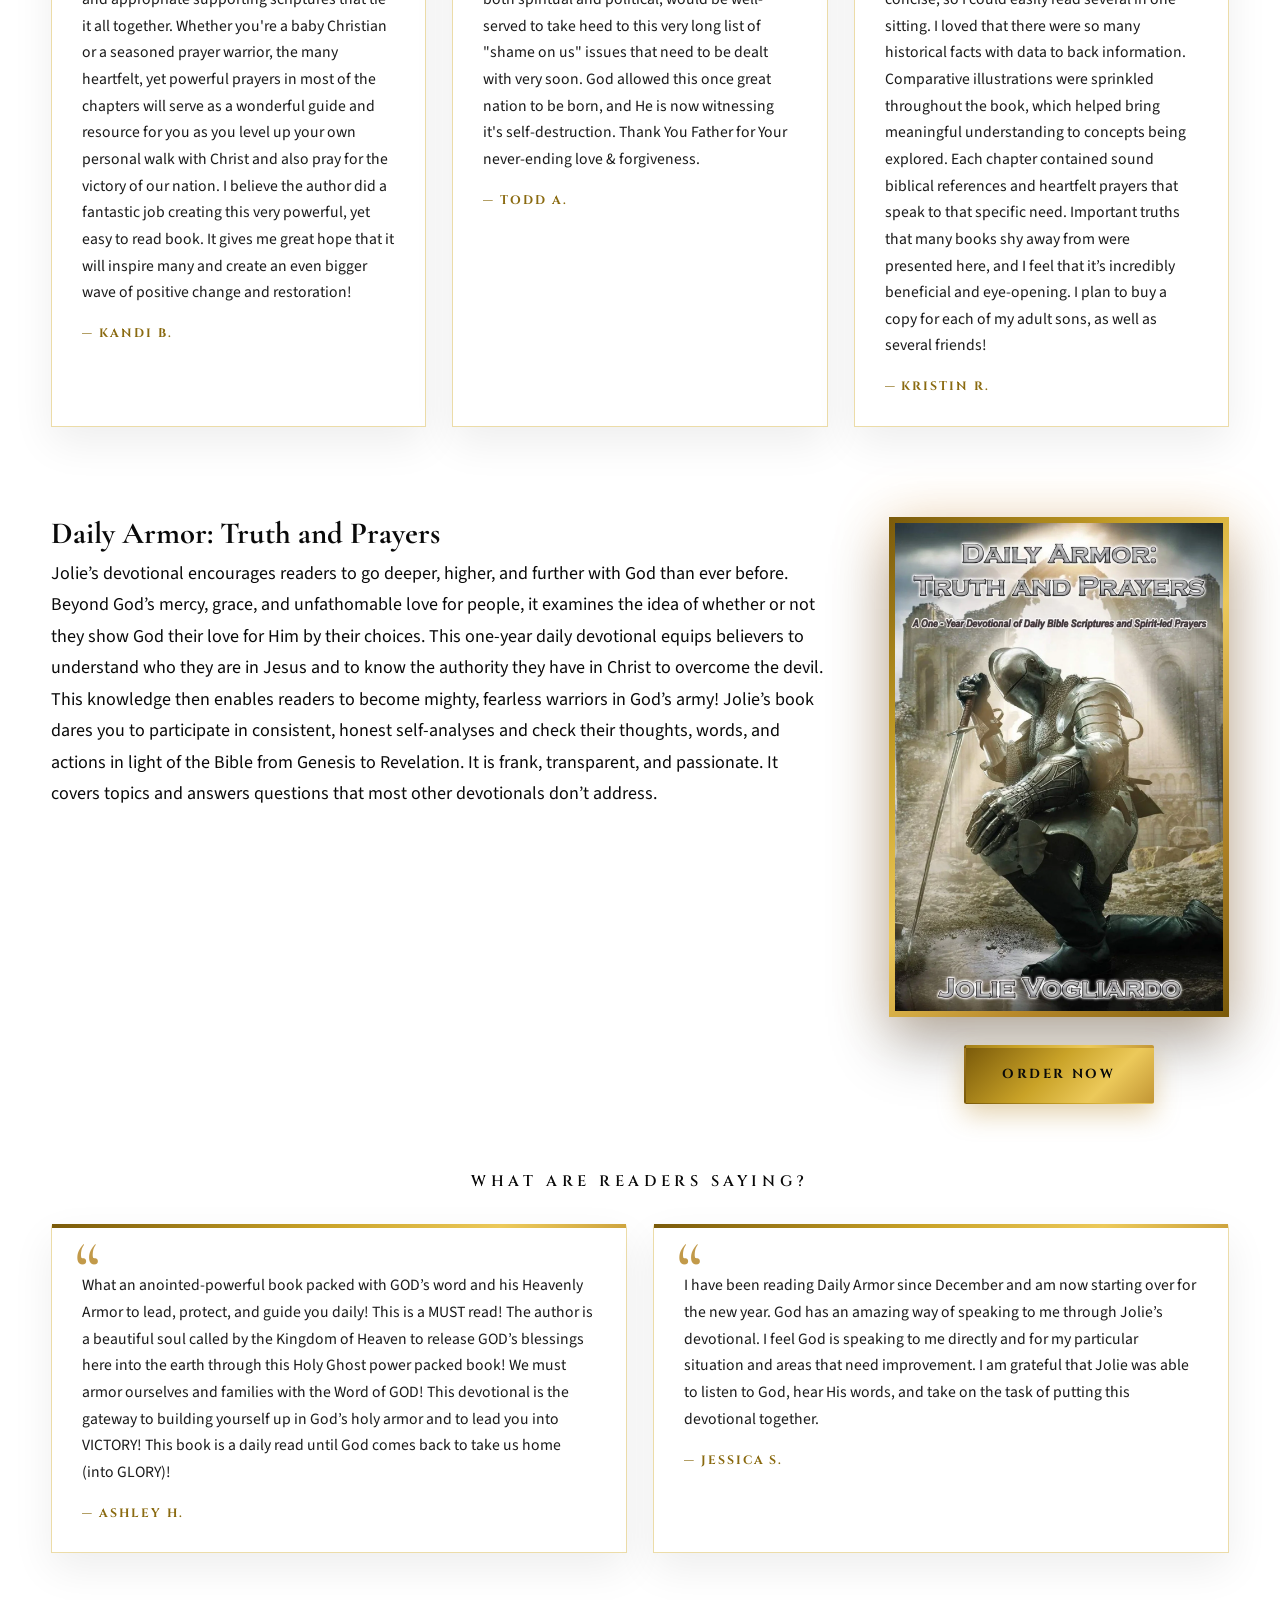
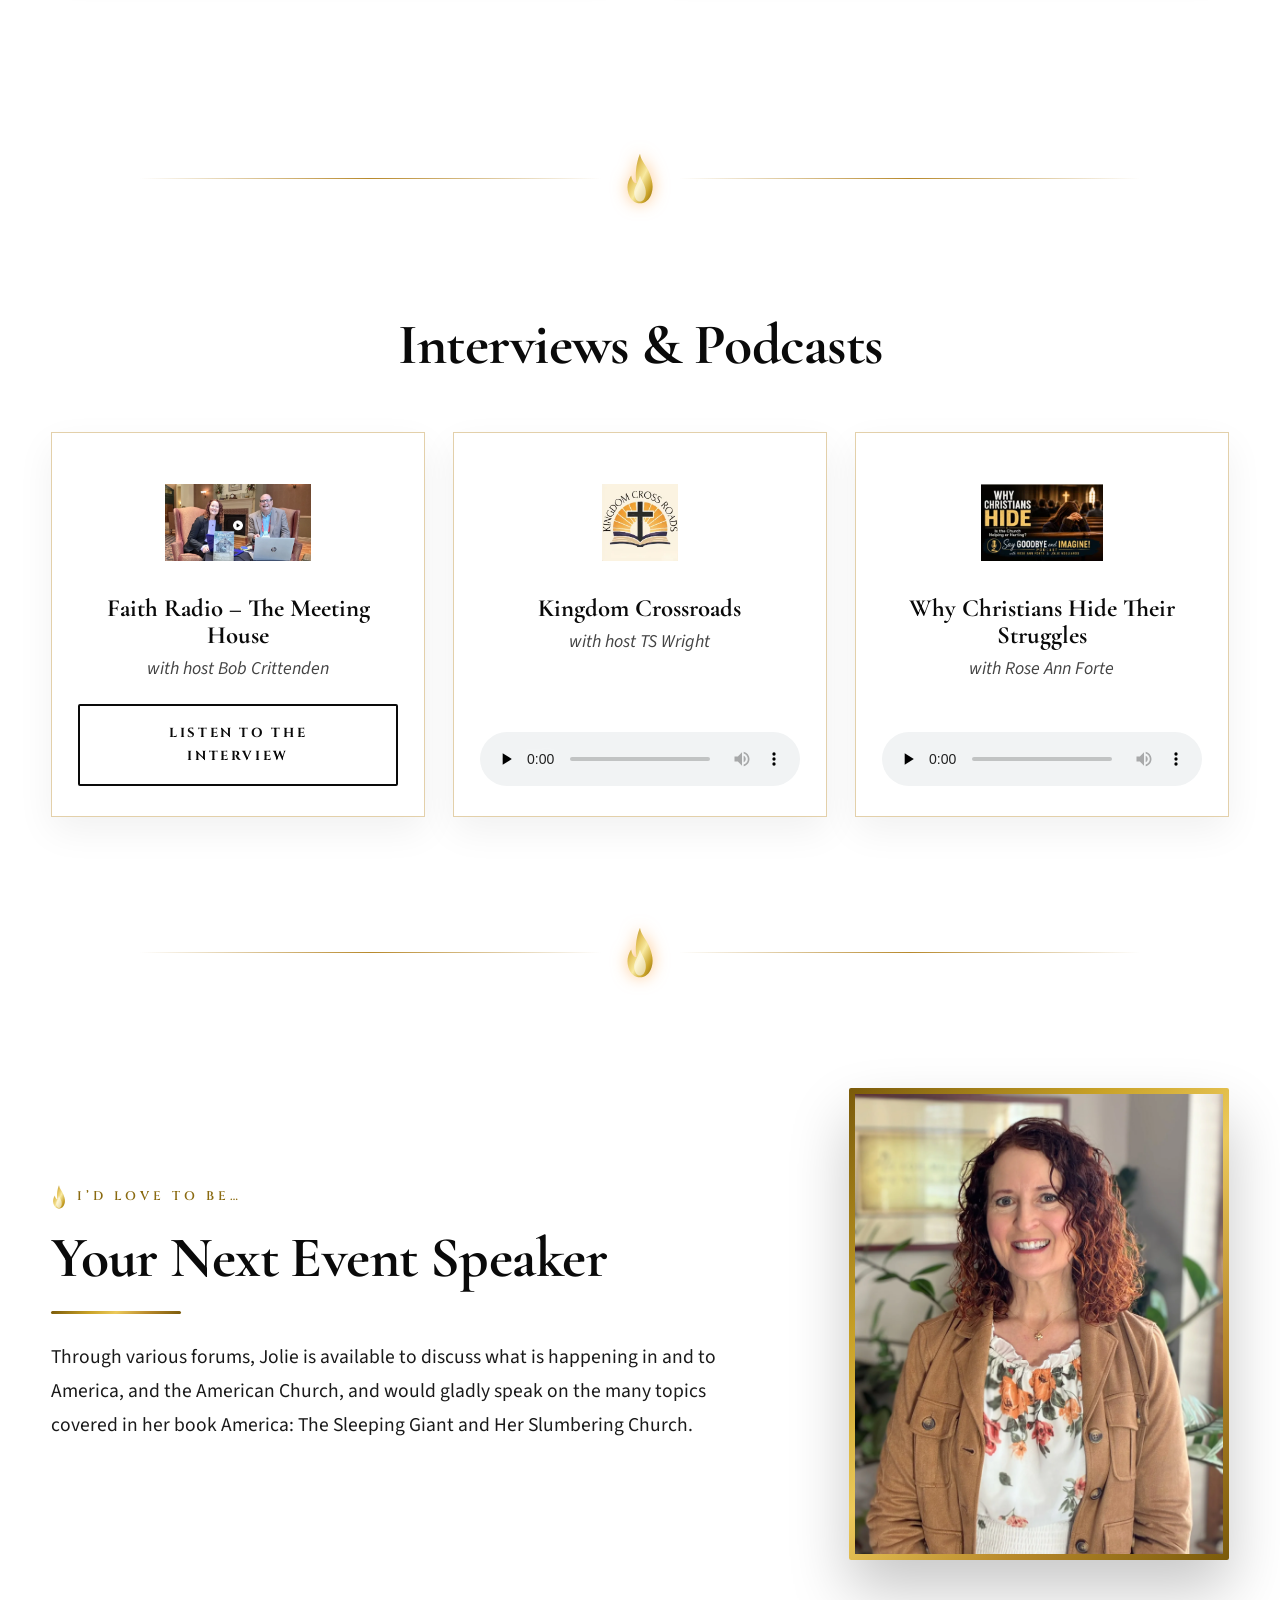
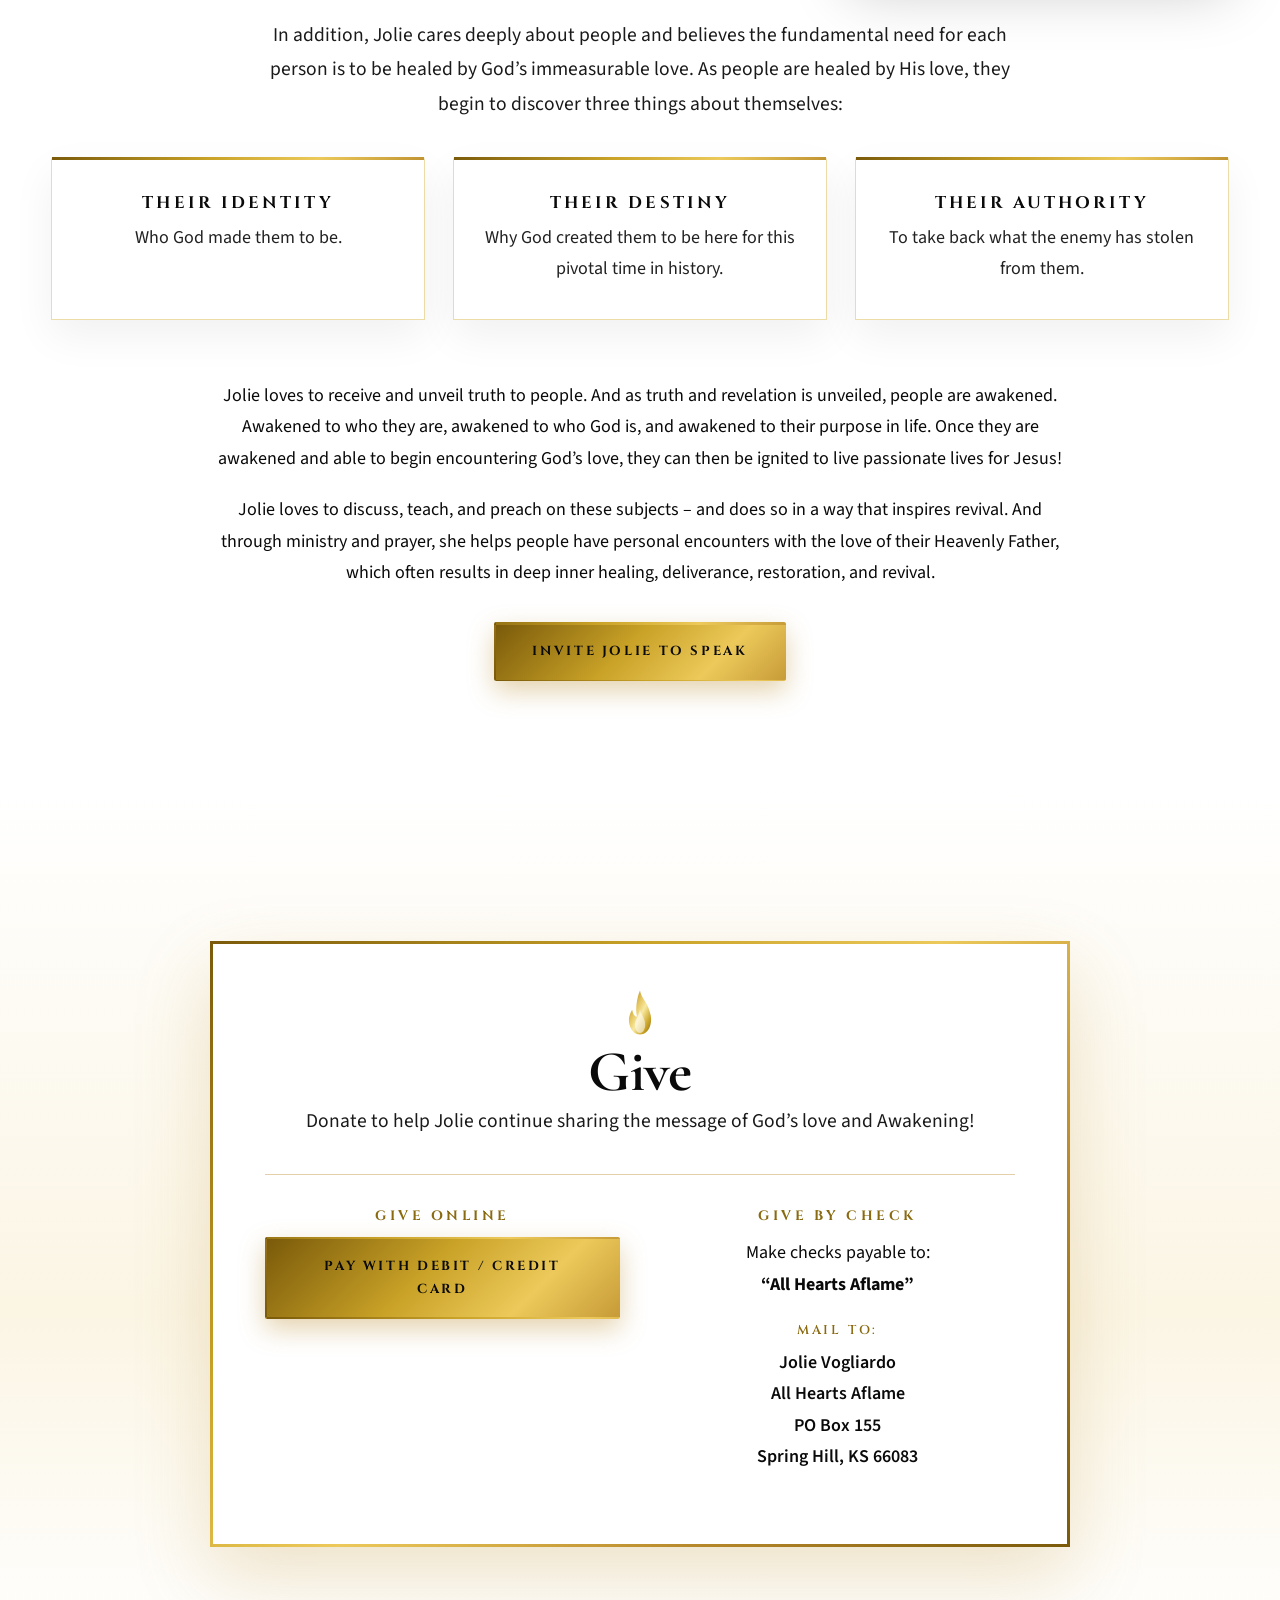
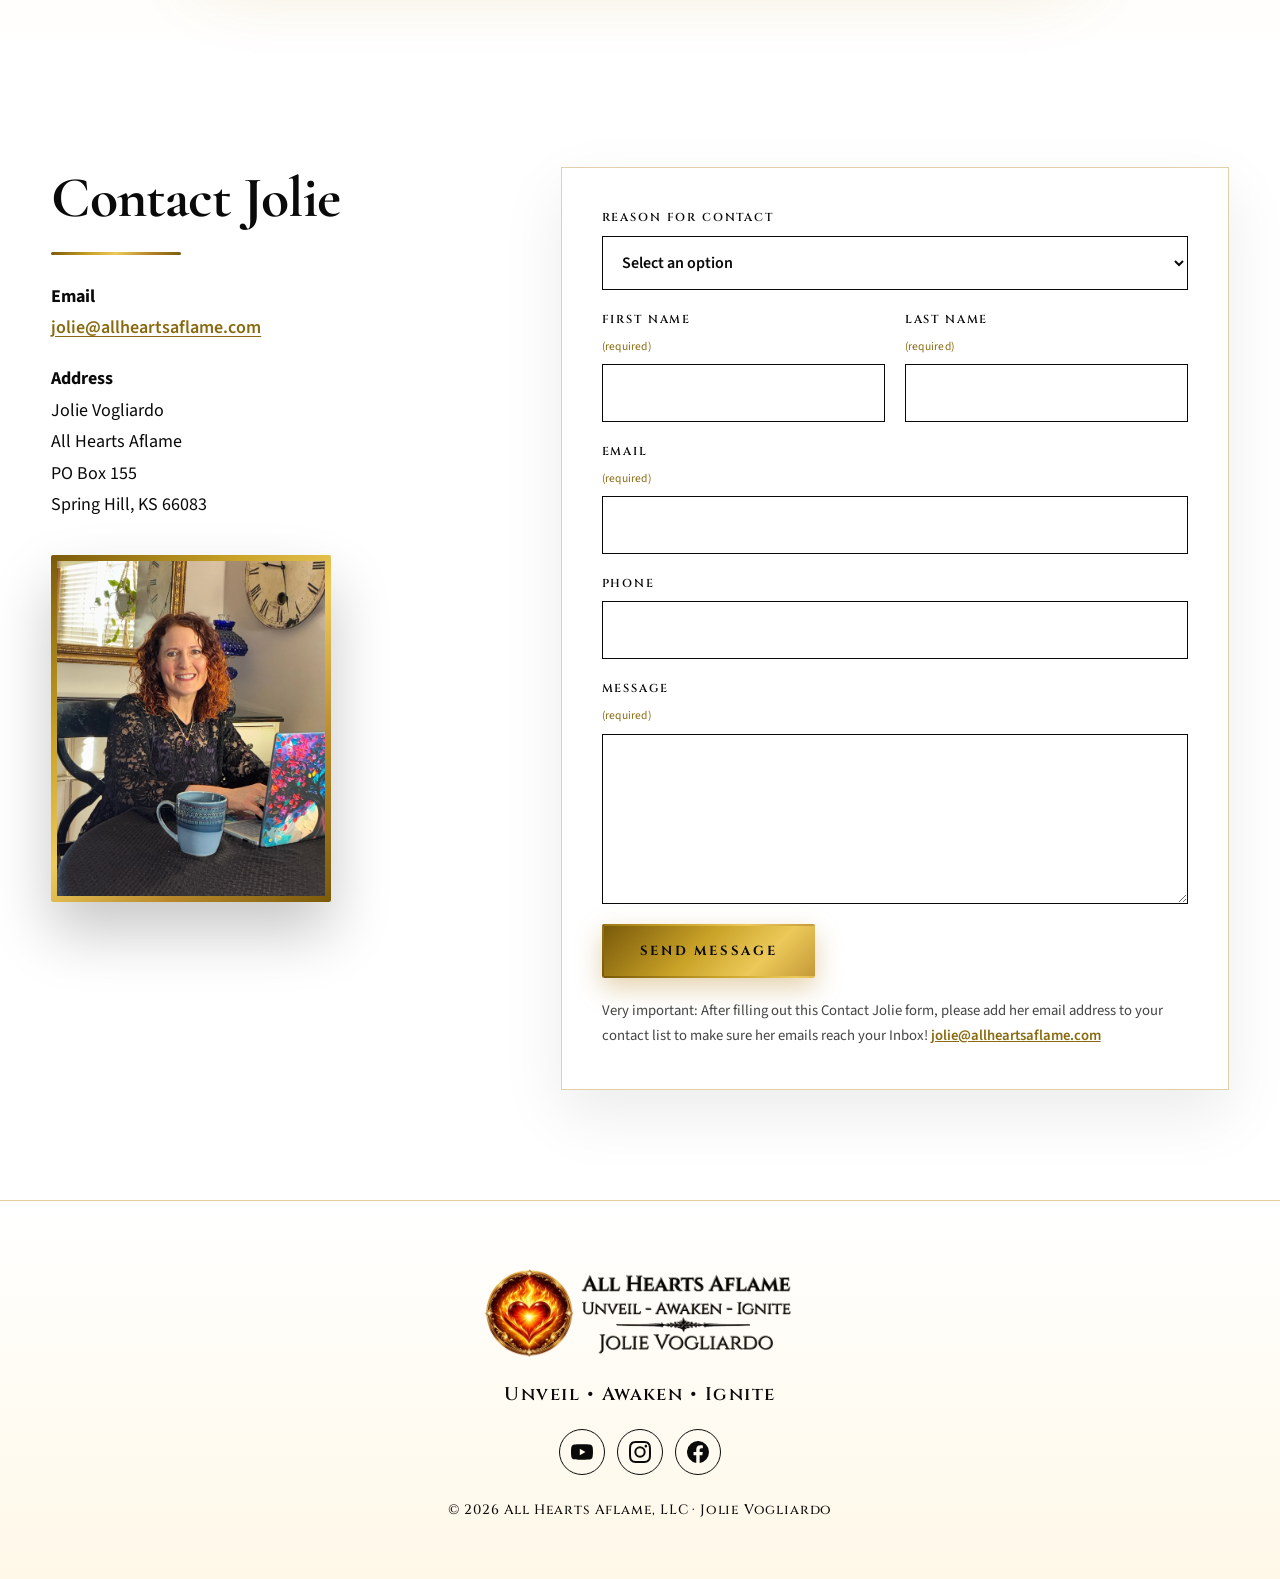
==== commit 2555d911: "Revert Blog link to working Wix URL blog.allheartsaflame.com requires a paid Wix plan to connect, wh" ====
--- a/all-hearts-aflame/index.html
+++ b/all-hearts-aflame/index.html
@@ -63,7 +63,7 @@
       <a href="#media">Media</a>
       <a href="#speaking">Speaking</a>
       <a href="#give">Give</a>
-      <a href="https://blog.allheartsaflame.com" target="_blank" rel="noopener">Blog</a>
+      <a href="https://jolie738.wixsite.com/allheartsaflame" target="_blank" rel="noopener">Blog</a>
       <a href="#contact">Contact</a>
       <span class="nav-social">
         <a href="https://www.youtube.com/@JolieVogliardo" target="_blank" rel="noopener" aria-label="Youtube"><svg><use href="#i-youtube"/></svg></a>
